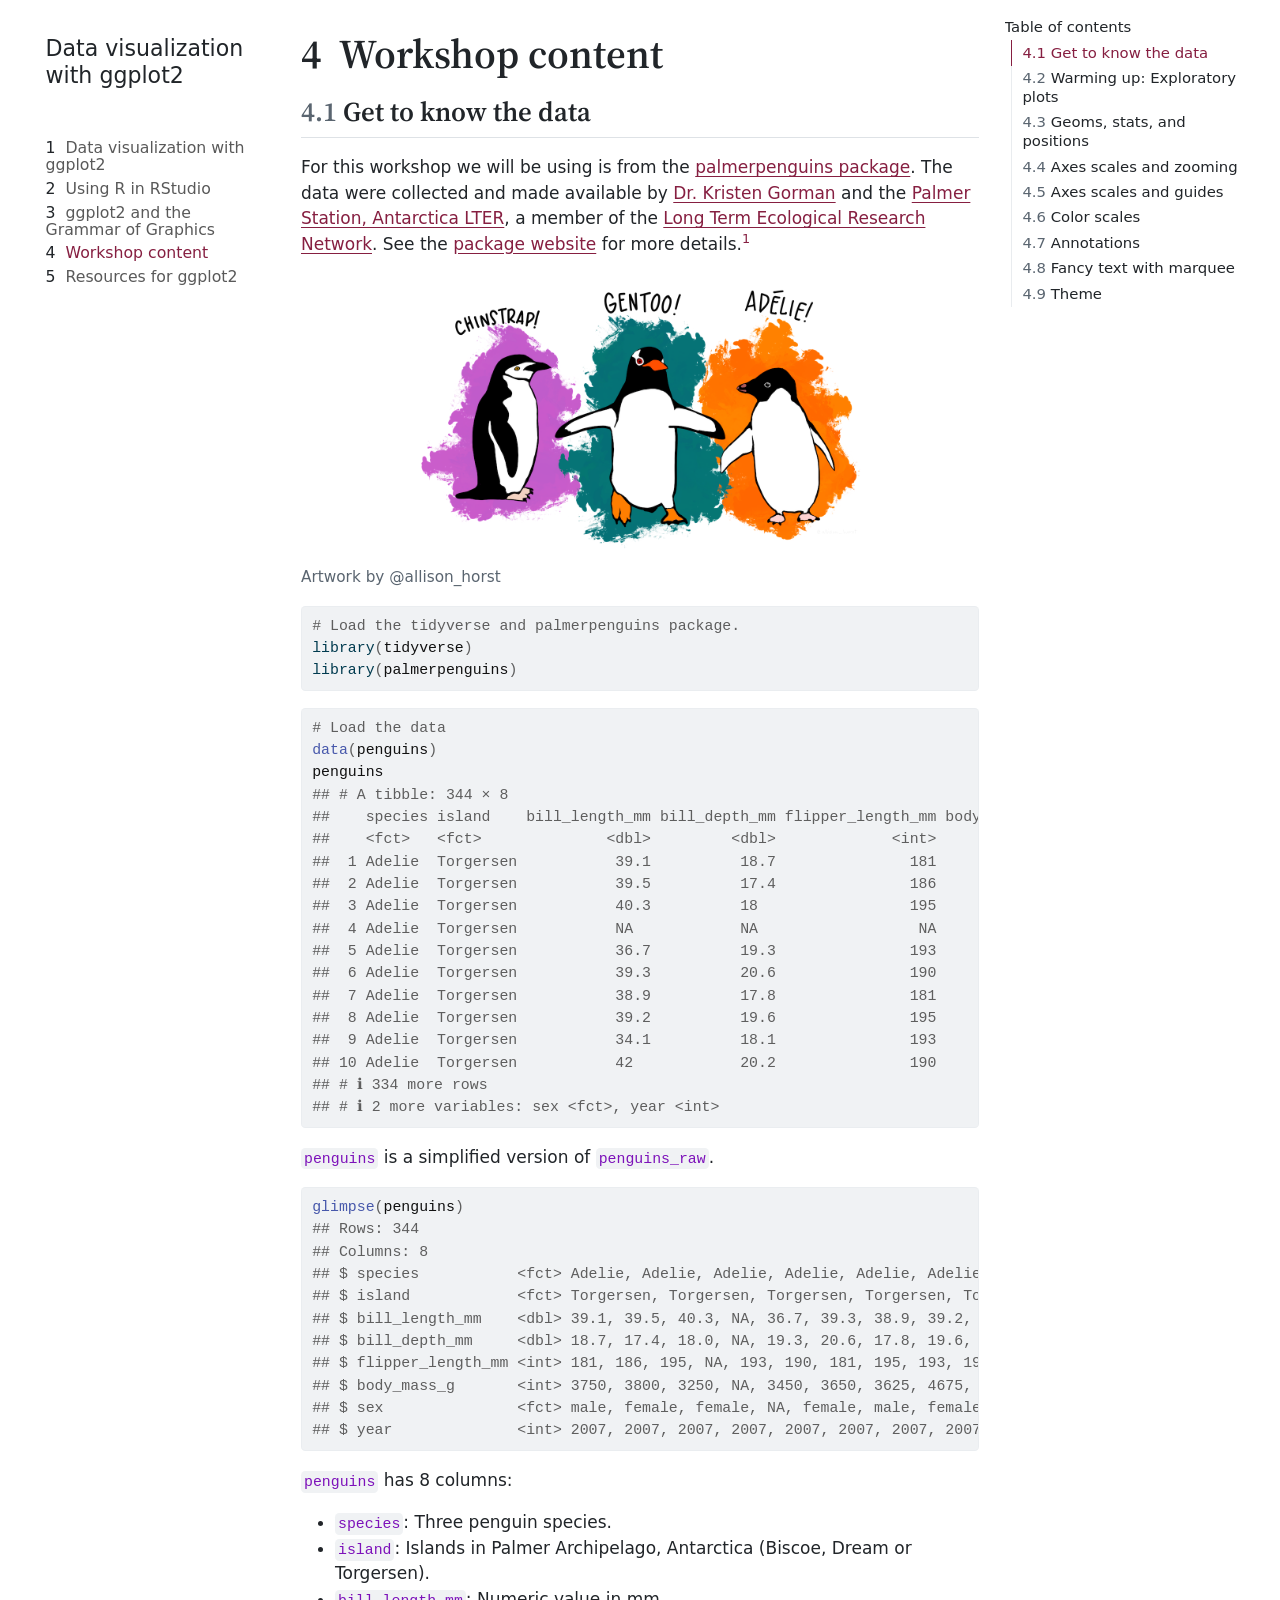
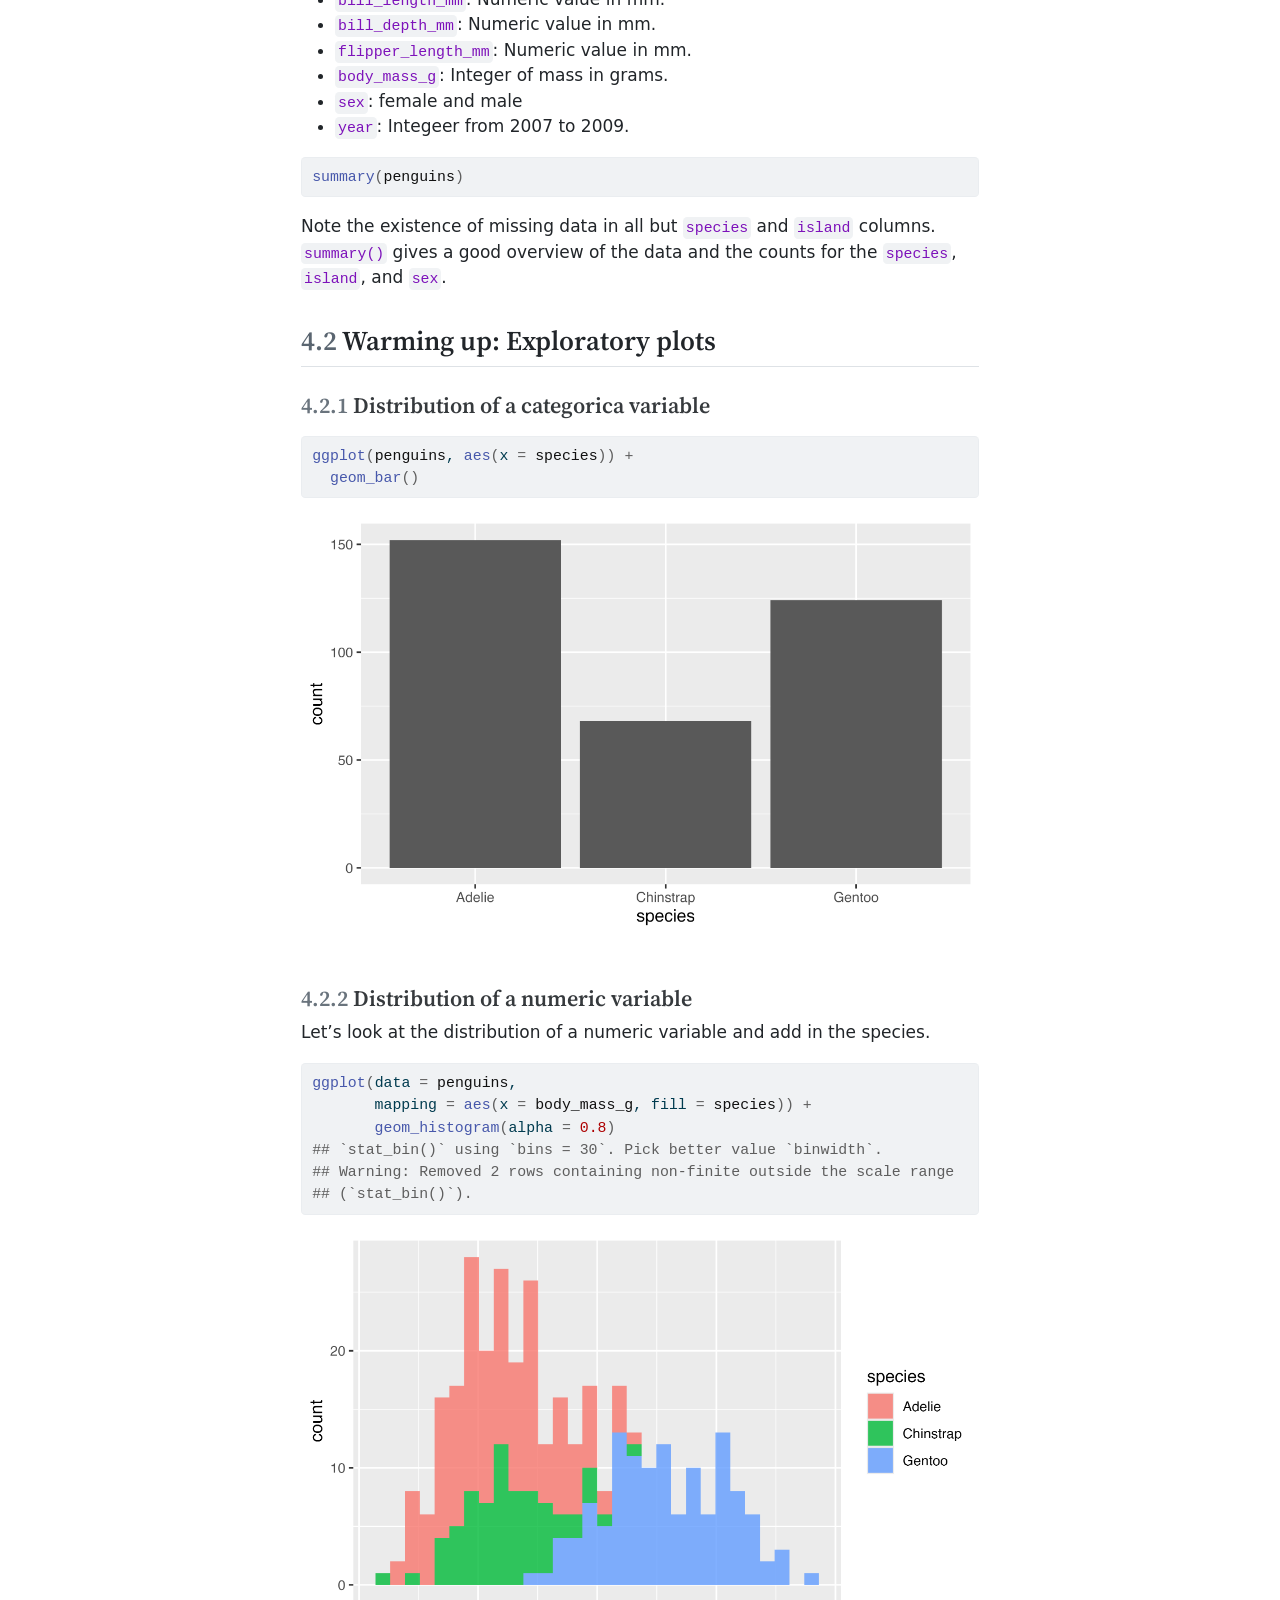
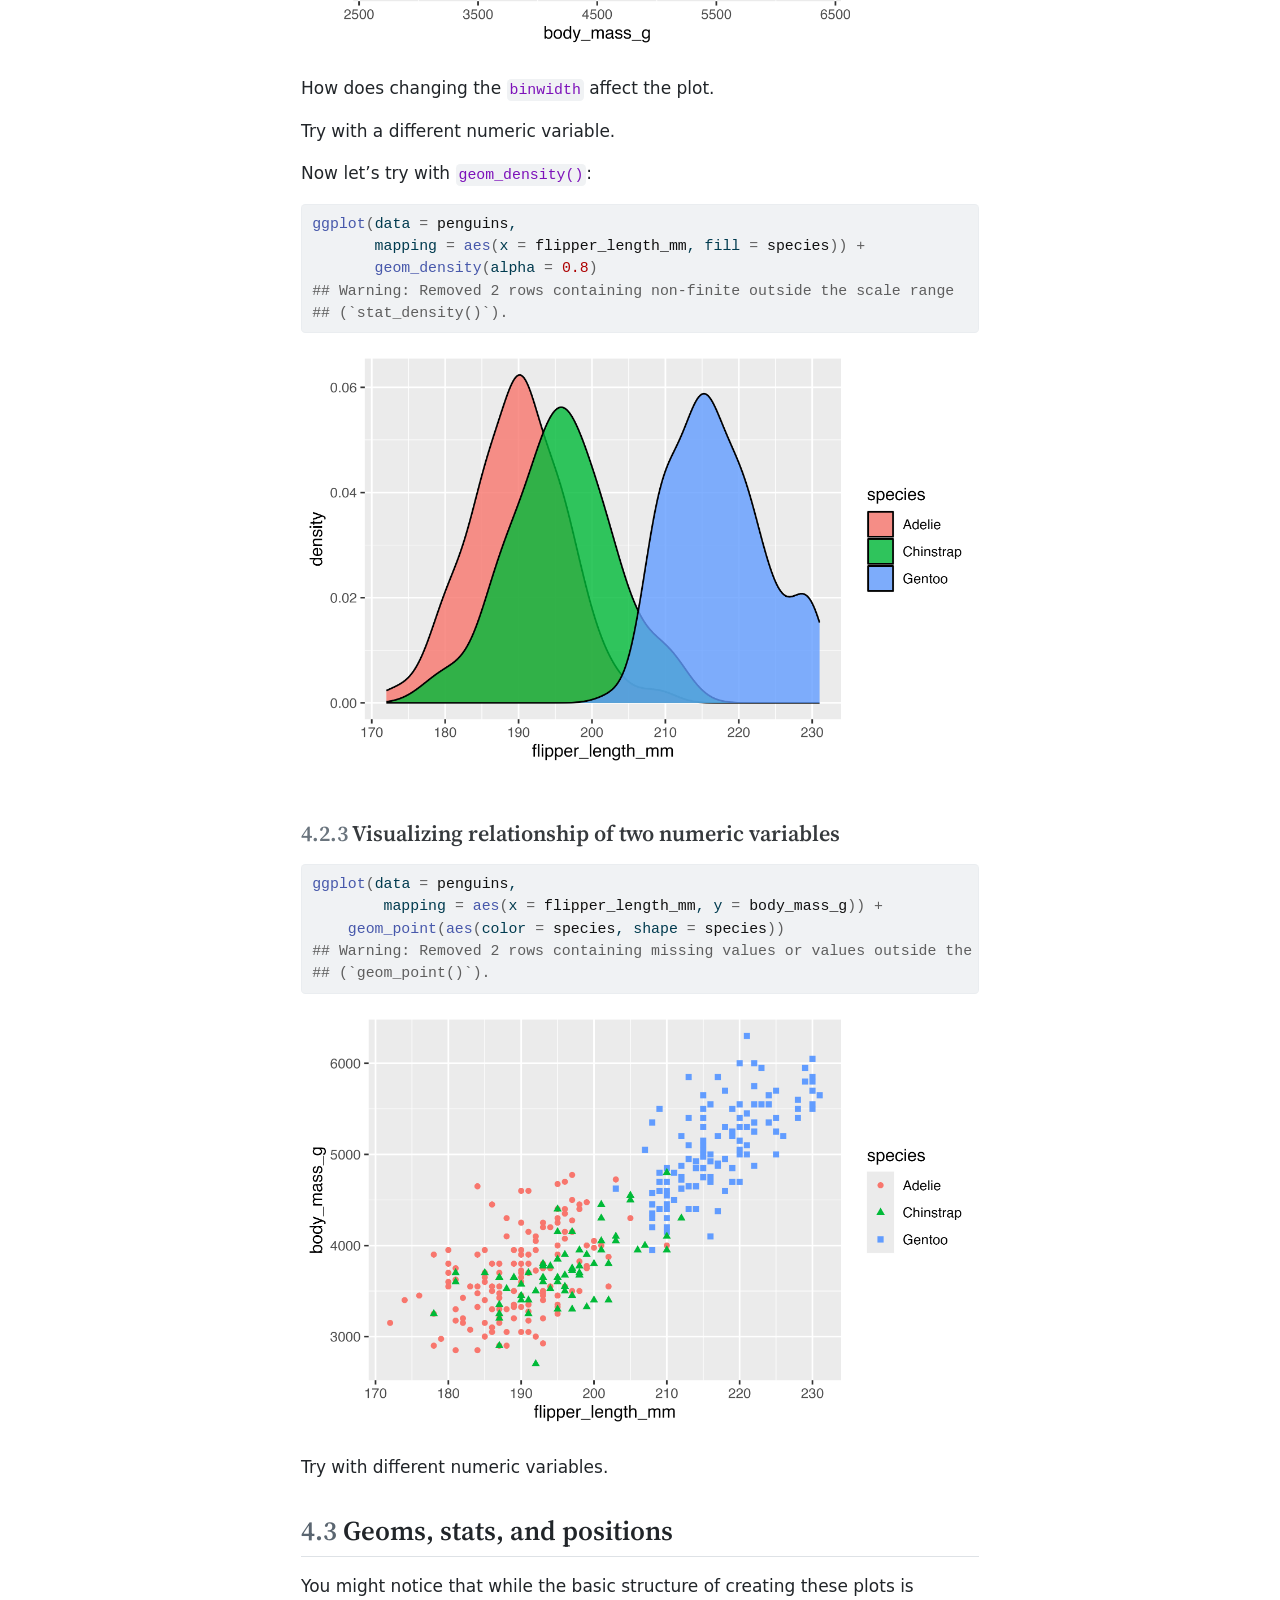
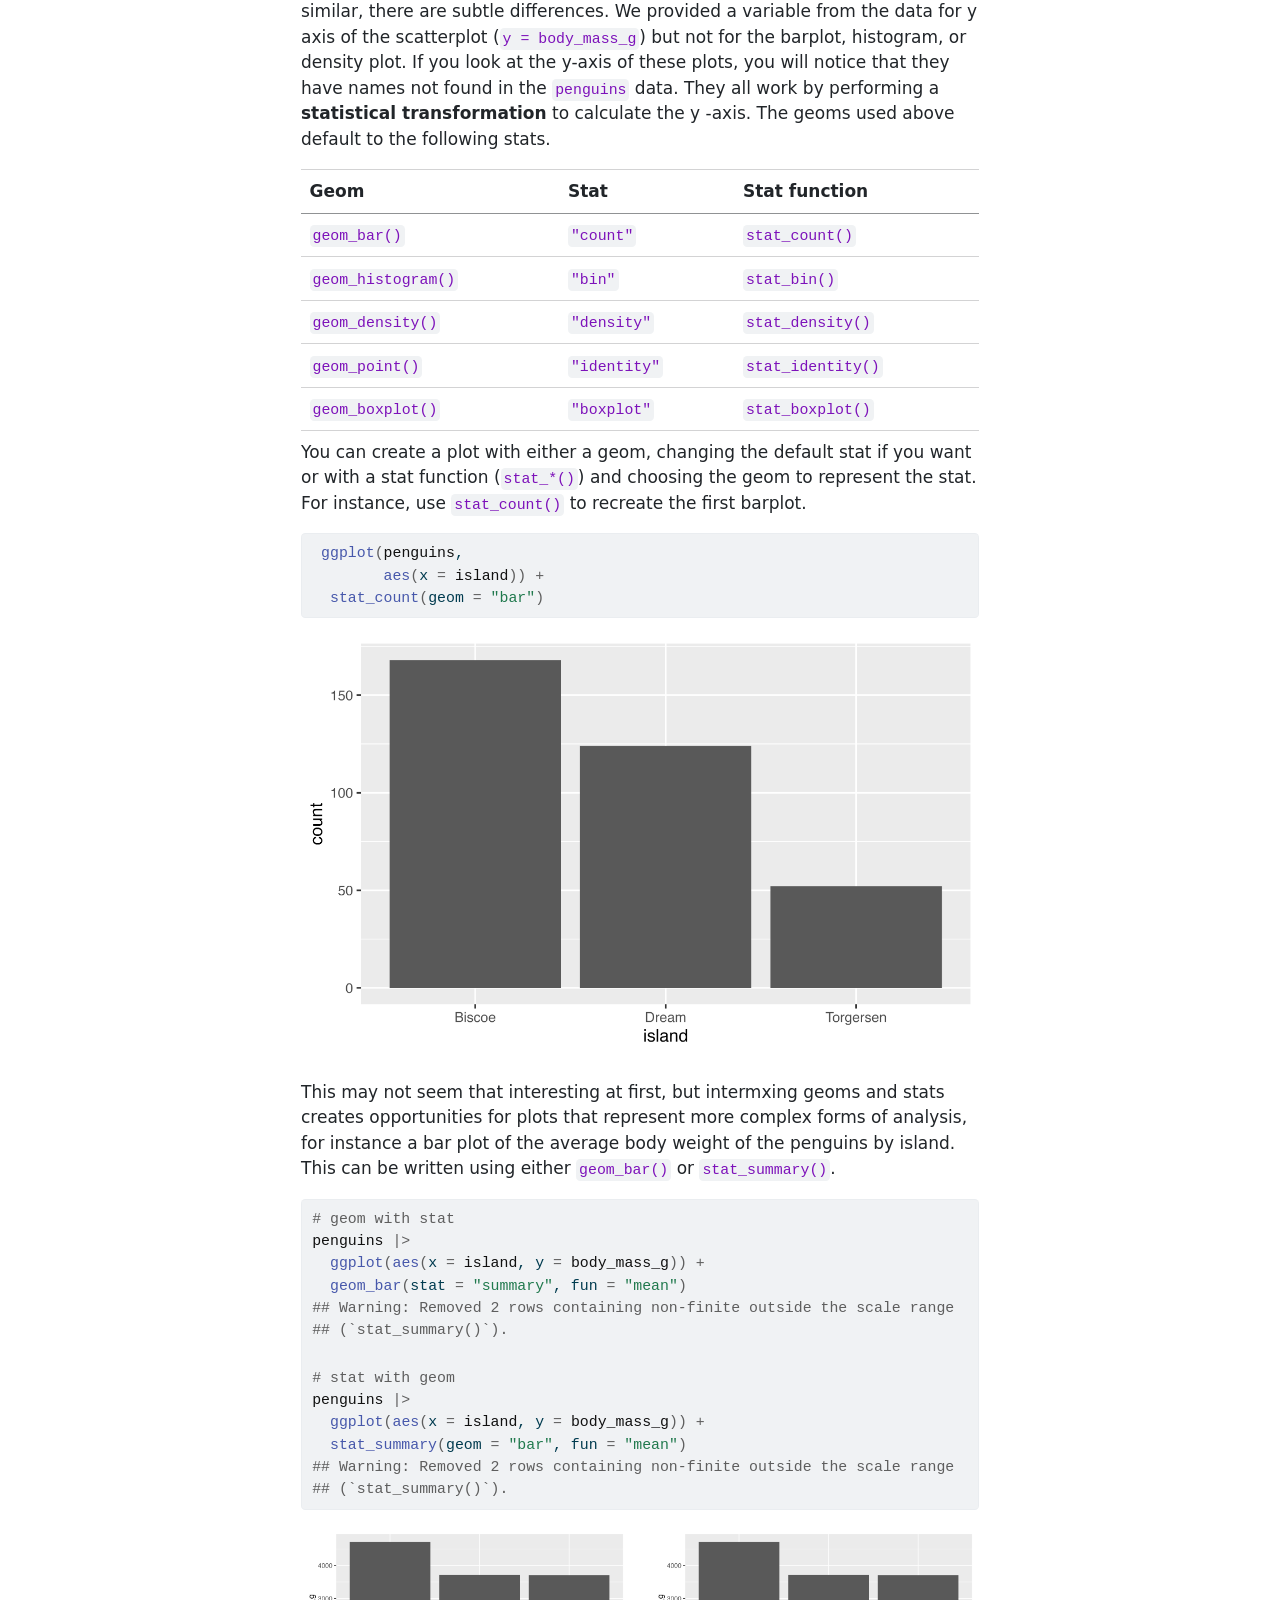
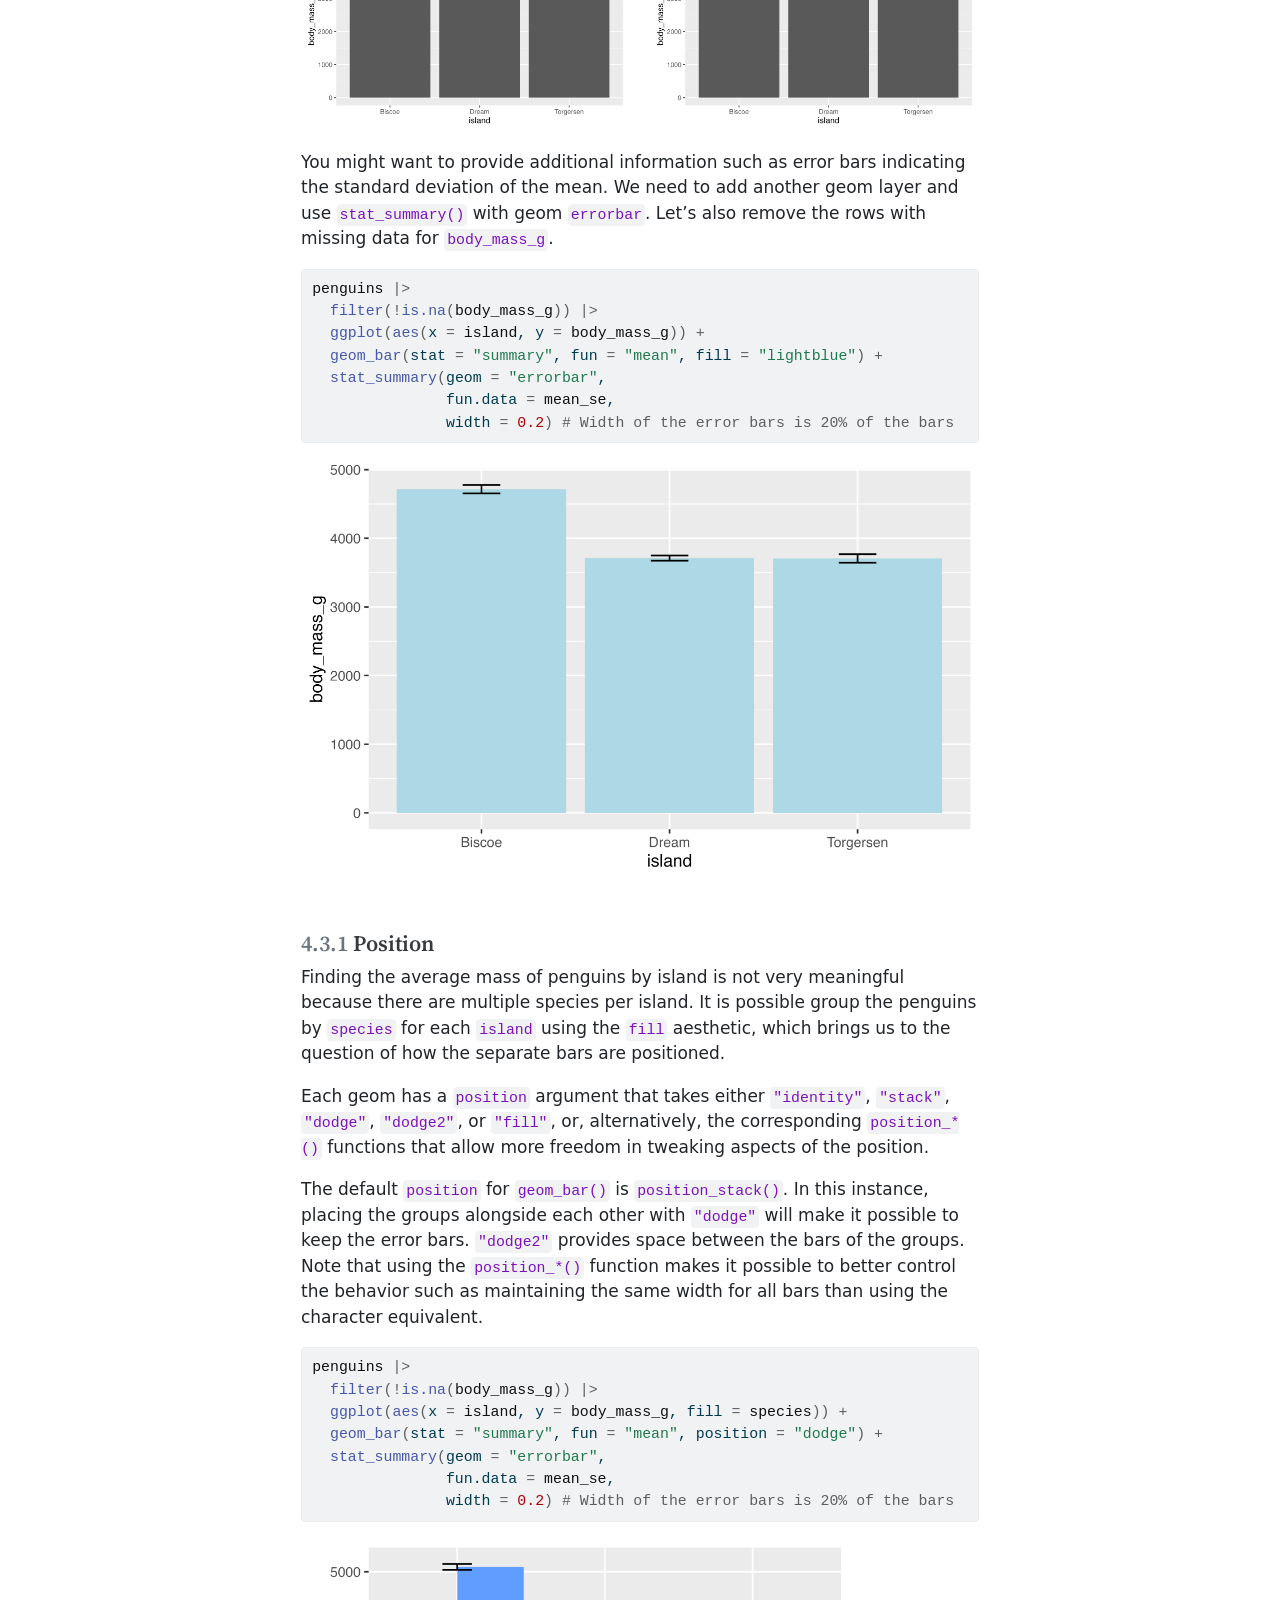
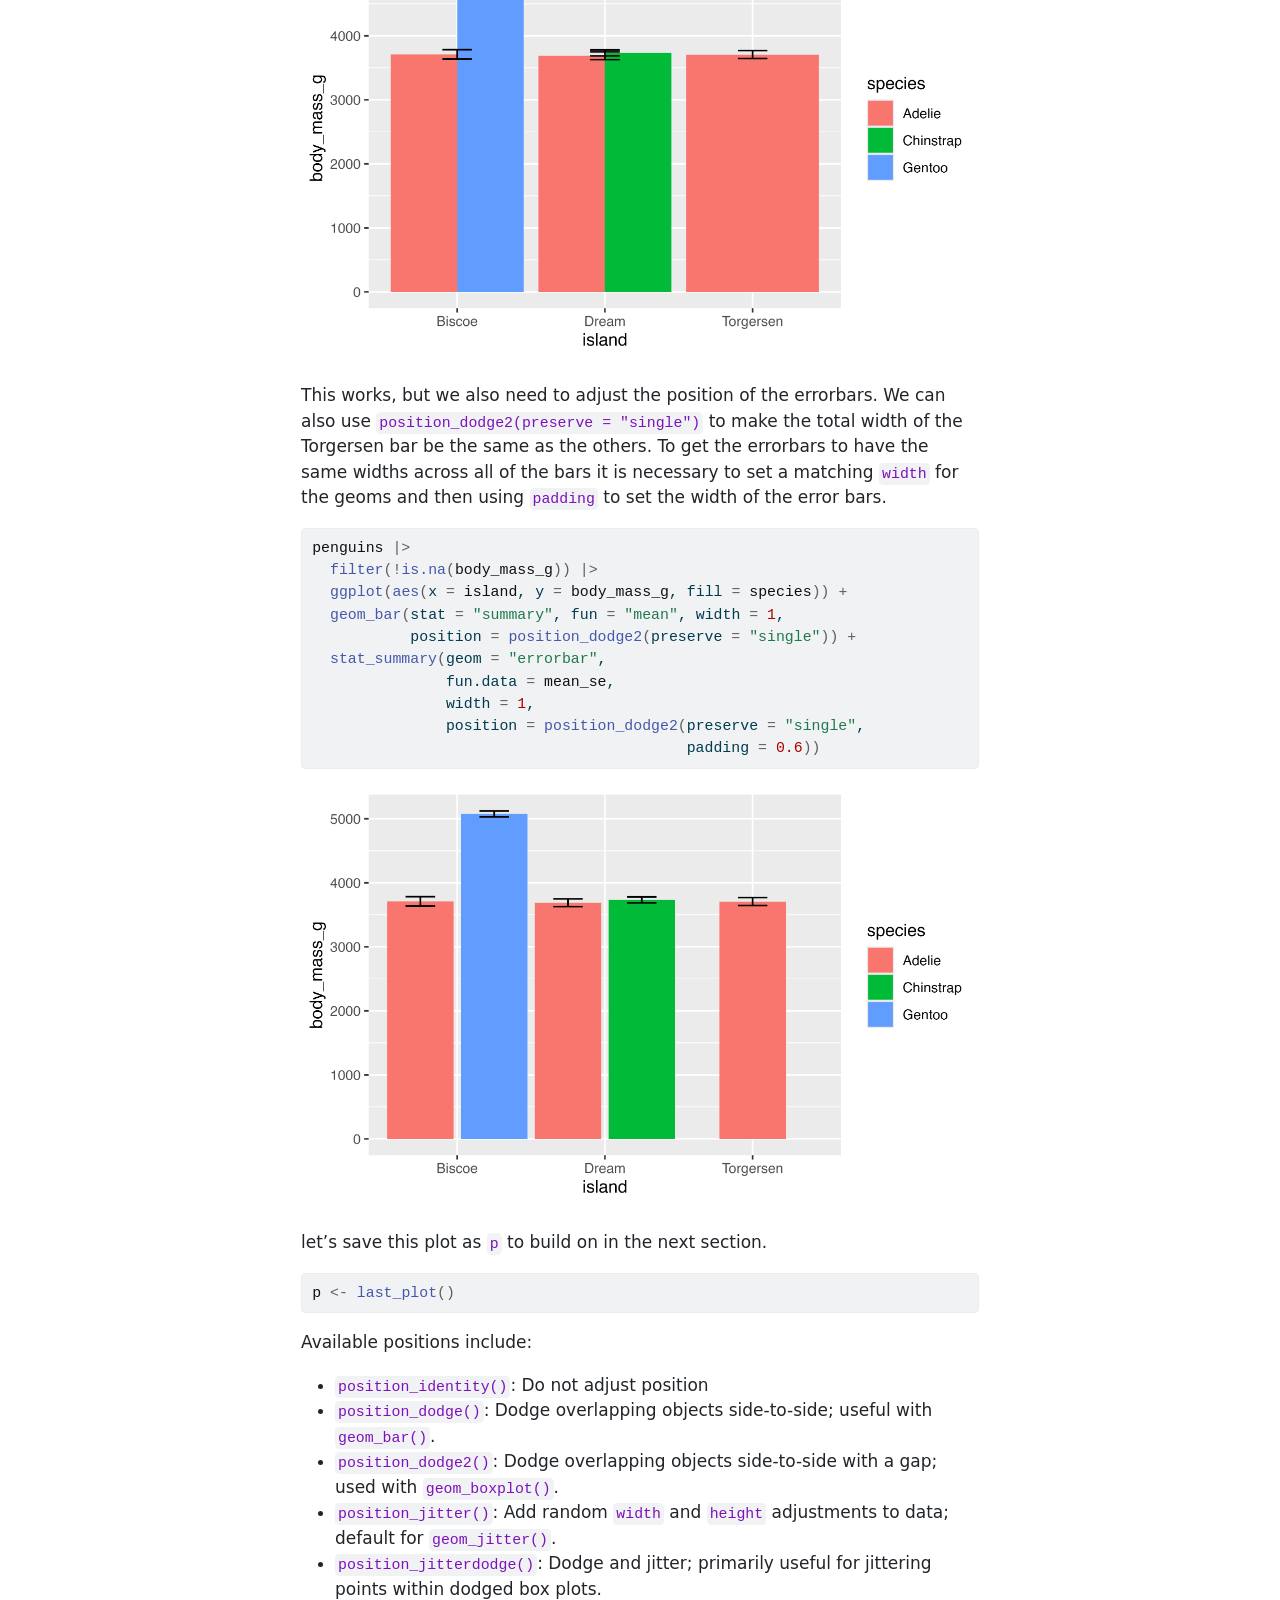
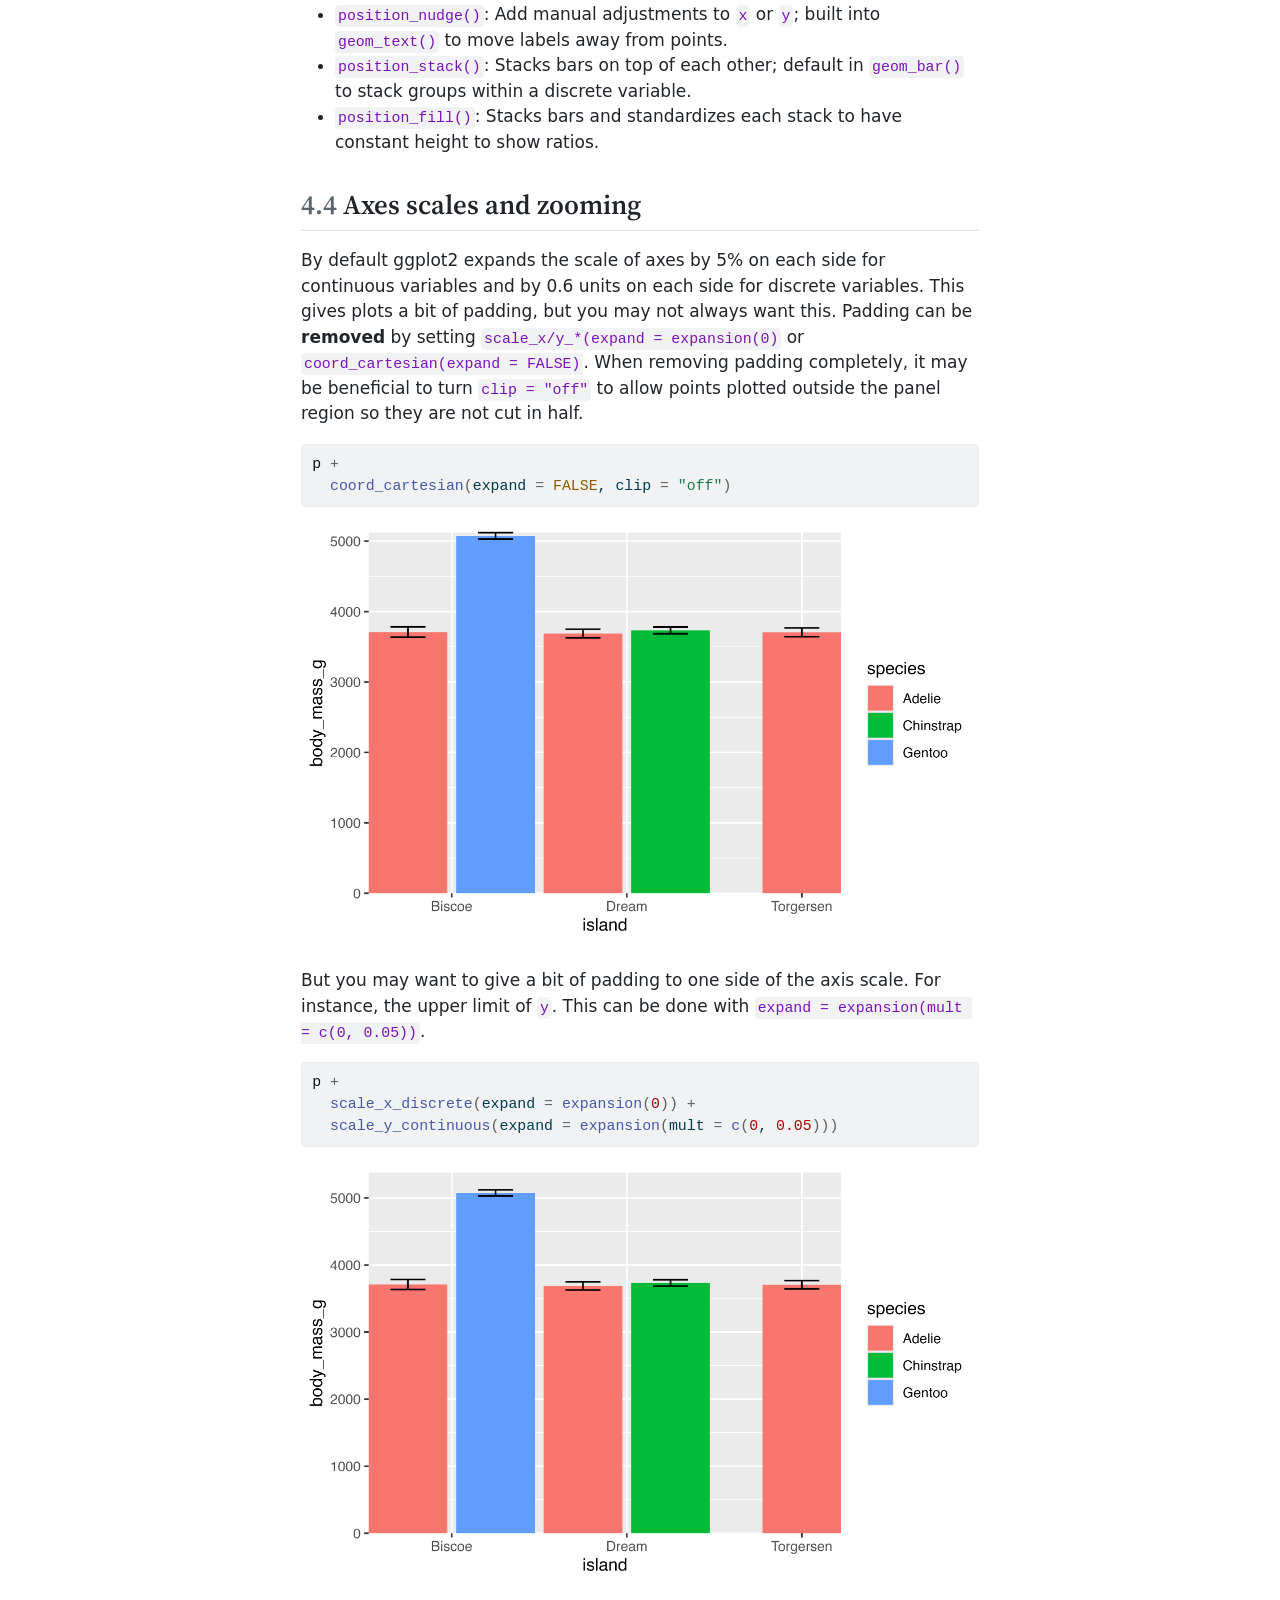
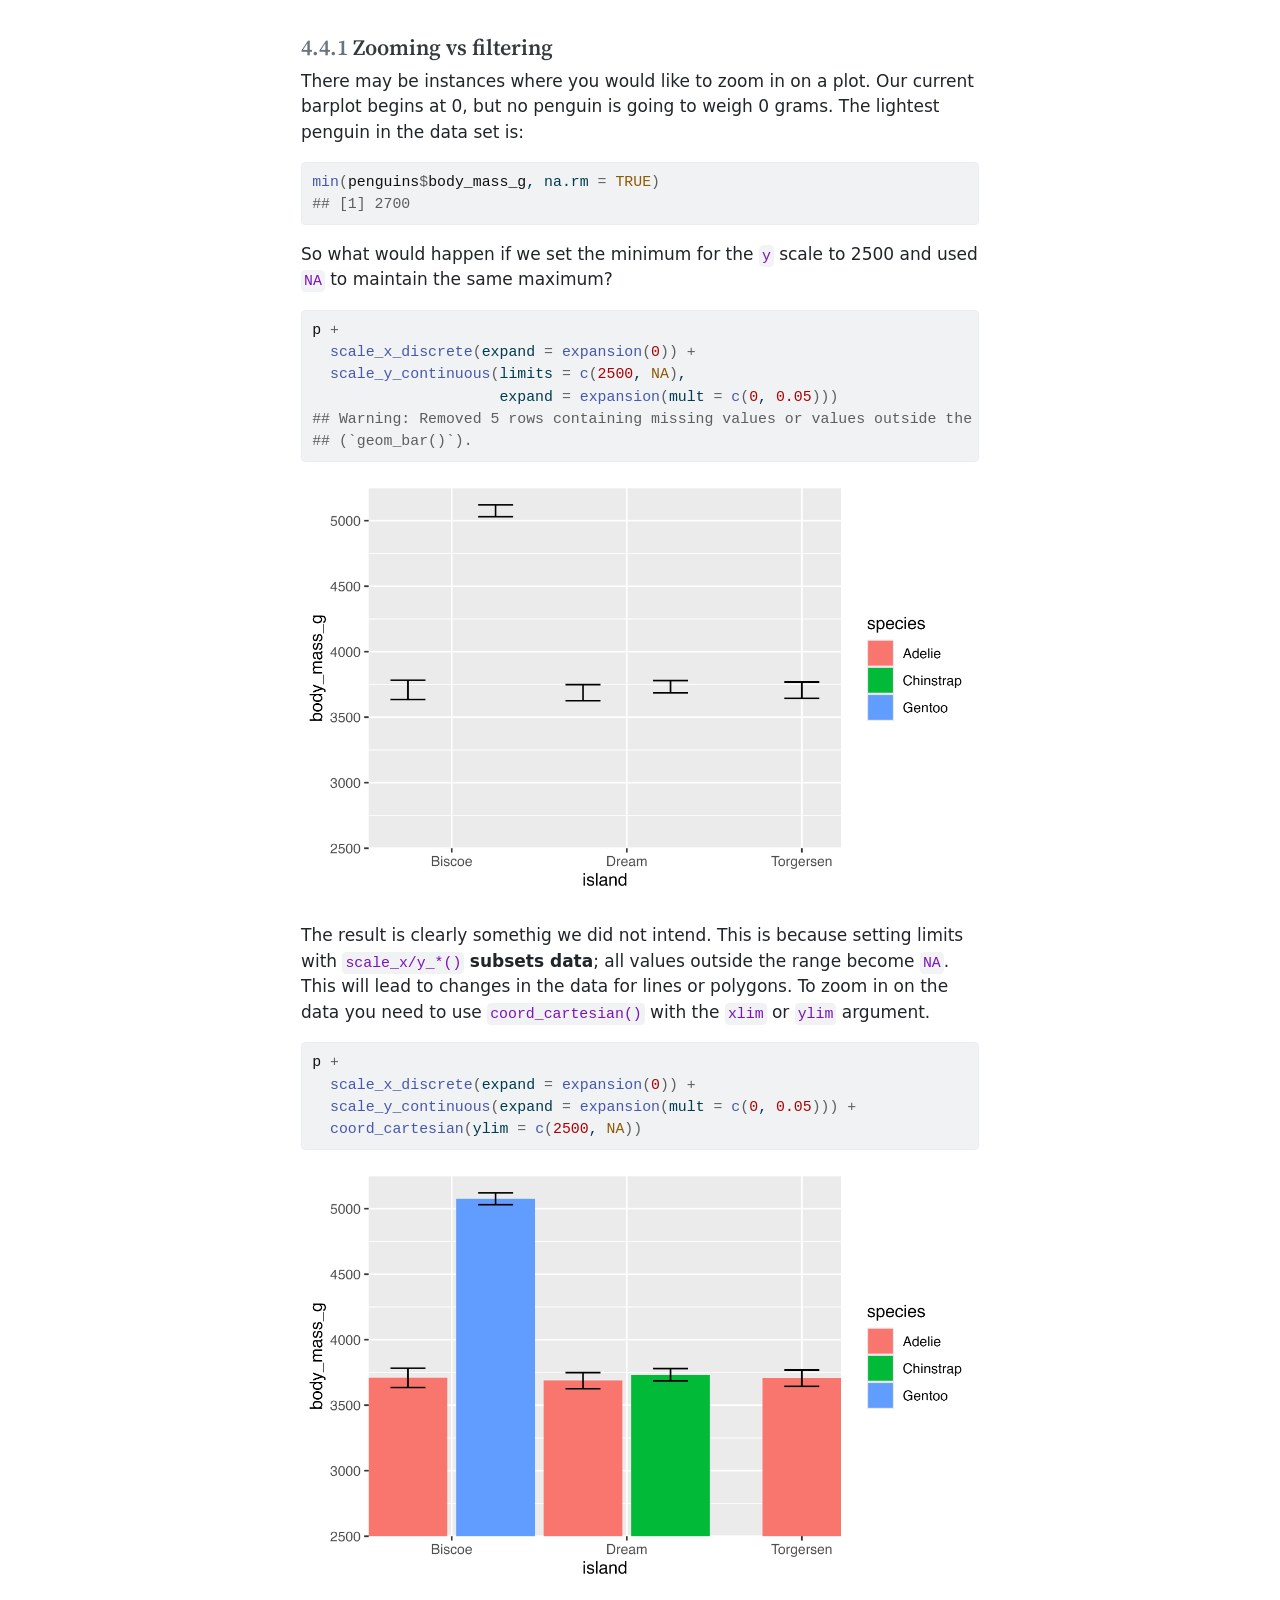
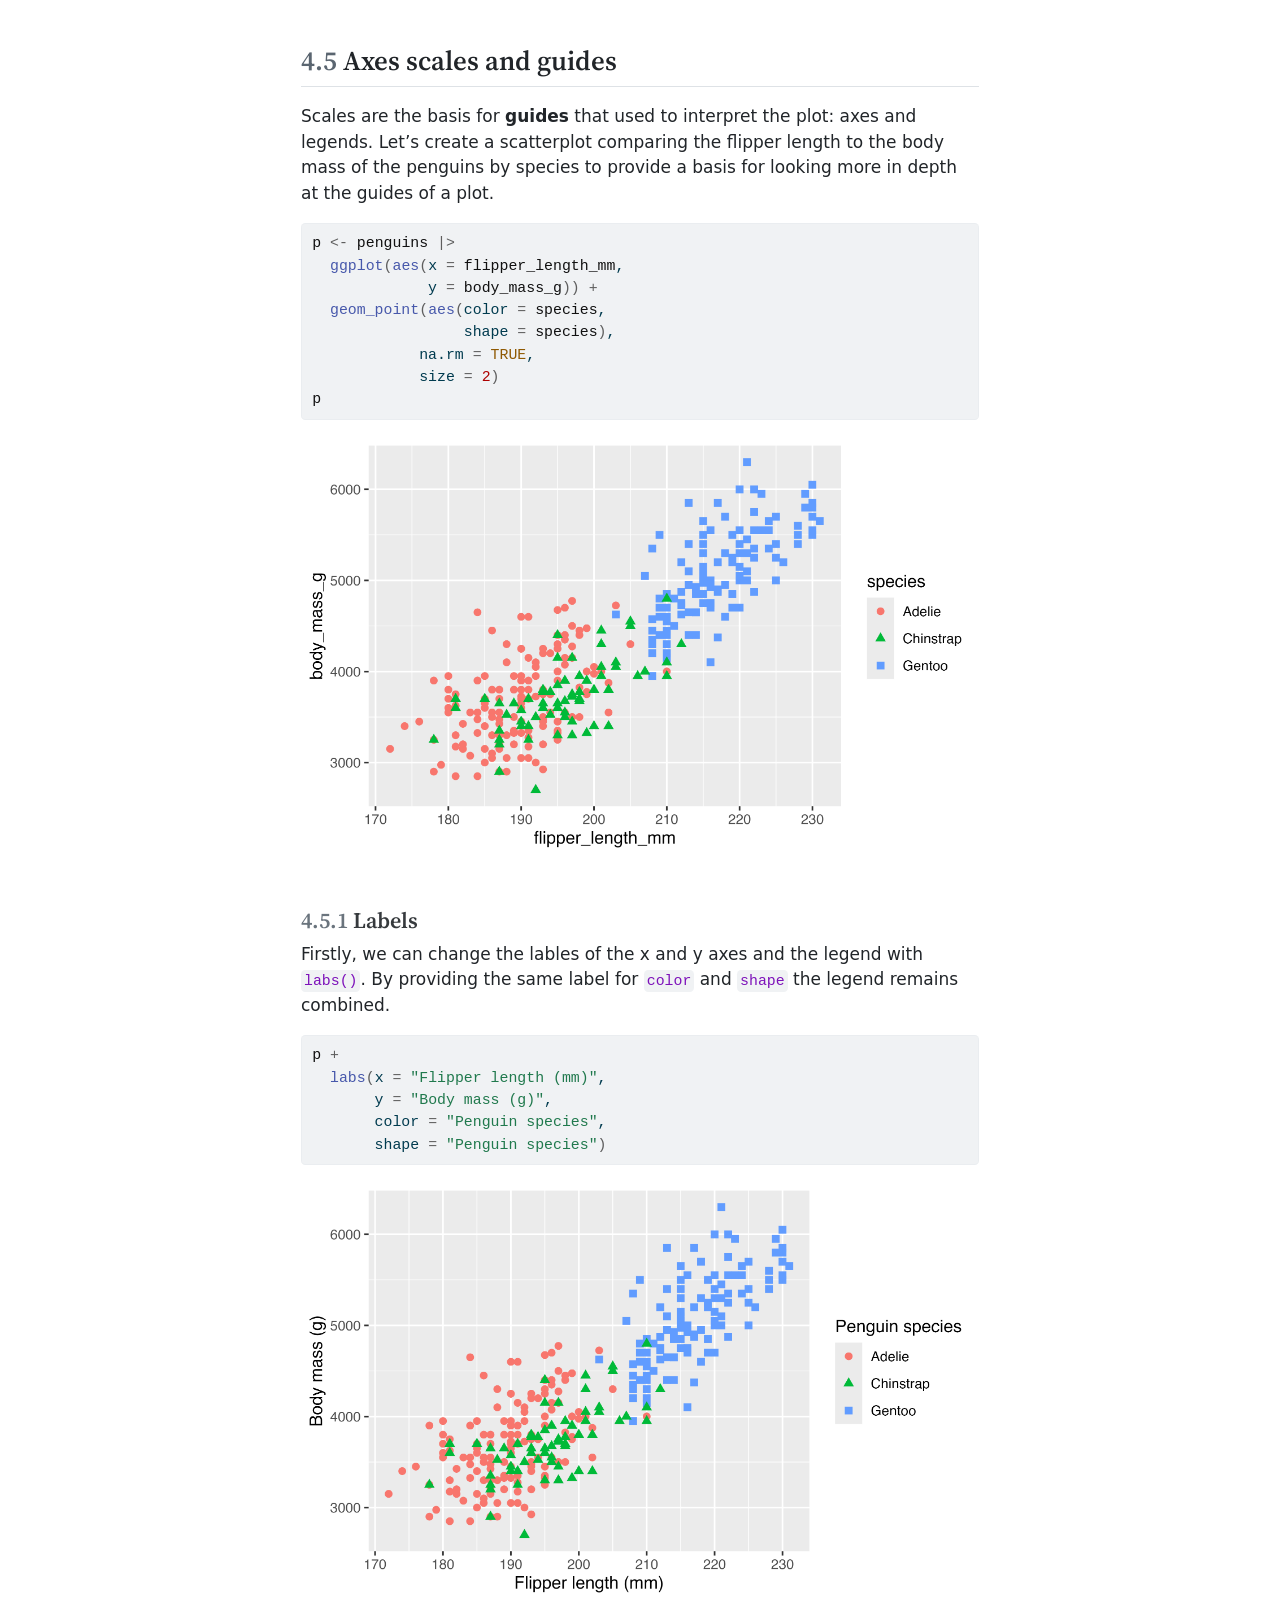
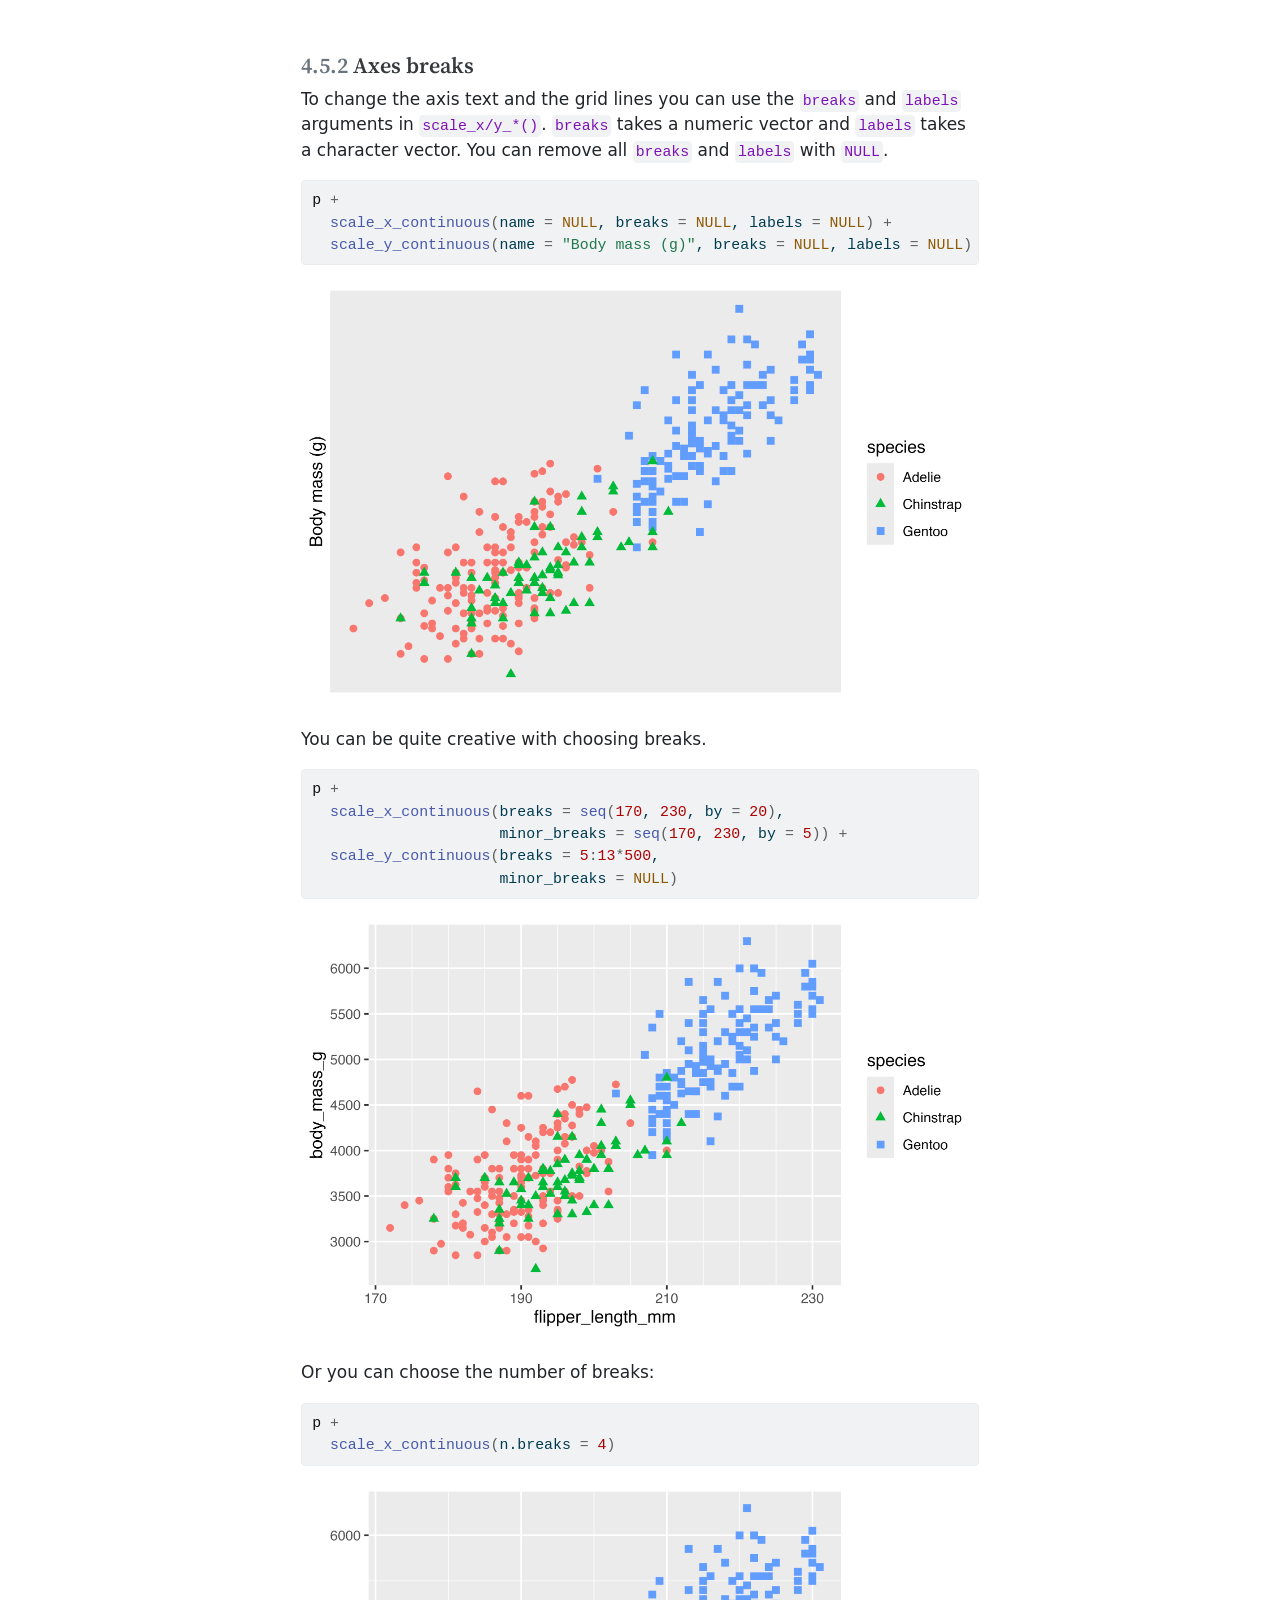
==== content.html @ a0c3a04a "Built site for gh-pages" ====
<!DOCTYPE html>
<html xmlns="http://www.w3.org/1999/xhtml" lang="en" xml:lang="en"><head>
<meta http-equiv="Content-Type" content="text/html; charset=UTF-8">
<meta charset="utf-8">
<meta name="generator" content="quarto-1.8.27">
<meta name="viewport" content="width=device-width, initial-scale=1.0, user-scalable=yes">
<title>4&nbsp; Workshop content – Data visualization with ggplot2</title>
<style>
code{white-space: pre-wrap;}
span.smallcaps{font-variant: small-caps;}
div.columns{display: flex; gap: min(4vw, 1.5em);}
div.column{flex: auto; overflow-x: auto;}
div.hanging-indent{margin-left: 1.5em; text-indent: -1.5em;}
ul.task-list{list-style: none;}
ul.task-list li input[type="checkbox"] {
  width: 0.8em;
  margin: 0 0.8em 0.2em -1em; /* quarto-specific, see https://github.com/quarto-dev/quarto-cli/issues/4556 */ 
  vertical-align: middle;
}
/* CSS for syntax highlighting */
html { -webkit-text-size-adjust: 100%; }
pre > code.sourceCode { white-space: pre; position: relative; }
pre > code.sourceCode > span { display: inline-block; line-height: 1.25; }
pre > code.sourceCode > span:empty { height: 1.2em; }
.sourceCode { overflow: visible; }
code.sourceCode > span { color: inherit; text-decoration: inherit; }
div.sourceCode { margin: 1em 0; }
pre.sourceCode { margin: 0; }
@media screen {
div.sourceCode { overflow: auto; }
}
@media print {
pre > code.sourceCode { white-space: pre-wrap; }
pre > code.sourceCode > span { text-indent: -5em; padding-left: 5em; }
}
pre.numberSource code
  { counter-reset: source-line 0; }
pre.numberSource code > span
  { position: relative; left: -4em; counter-increment: source-line; }
pre.numberSource code > span > a:first-child::before
  { content: counter(source-line);
    position: relative; left: -1em; text-align: right; vertical-align: baseline;
    border: none; display: inline-block;
    -webkit-touch-callout: none; -webkit-user-select: none;
    -khtml-user-select: none; -moz-user-select: none;
    -ms-user-select: none; user-select: none;
    padding: 0 4px; width: 4em;
  }
pre.numberSource { margin-left: 3em;  padding-left: 4px; }
div.sourceCode
  {   }
@media screen {
pre > code.sourceCode > span > a:first-child::before { text-decoration: underline; }
}
</style>

<script src="site_libs/quarto-nav/quarto-nav.js"></script>
<script src="site_libs/quarto-nav/headroom.min.js"></script>
<script src="site_libs/clipboard/clipboard.min.js"></script>
<script src="site_libs/quarto-search/autocomplete.umd.js"></script>
<script src="site_libs/quarto-search/fuse.min.js"></script>
<script src="site_libs/quarto-search/quarto-search.js"></script>
<meta name="quarto:offset" content="./">
<link href="./resources.html" rel="next">
<link href="./grammar-of-graphics.html" rel="prev">
<script src="site_libs/quarto-html/quarto.js" type="module"></script>
<script src="site_libs/quarto-html/tabsets/tabsets.js" type="module"></script>
<script src="site_libs/quarto-html/axe/axe-check.js" type="module"></script>
<script src="site_libs/quarto-html/popper.min.js"></script>
<script src="site_libs/quarto-html/tippy.umd.min.js"></script>
<script src="site_libs/quarto-html/anchor.min.js"></script>
<link href="site_libs/quarto-html/tippy.css" rel="stylesheet">
<link href="site_libs/quarto-html/quarto-syntax-highlighting-ed96de9b727972fe78a7b5d16c58bf87.css" rel="stylesheet" id="quarto-text-highlighting-styles">
<script src="site_libs/bootstrap/bootstrap.min.js"></script>
<link href="site_libs/bootstrap/bootstrap-icons.css" rel="stylesheet">
<link href="site_libs/bootstrap/bootstrap-819e9ac62654b264625359d69f414092.min.css" rel="stylesheet" append-hash="true" id="quarto-bootstrap" data-mode="light"><script id="quarto-search-options" type="application/json">{
  "location": "sidebar",
  "copy-button": false,
  "collapse-after": 3,
  "panel-placement": "start",
  "type": "textbox",
  "limit": 50,
  "keyboard-shortcut": [
    "f",
    "/",
    "s"
  ],
  "show-item-context": false,
  "language": {
    "search-no-results-text": "No results",
    "search-matching-documents-text": "matching documents",
    "search-copy-link-title": "Copy link to search",
    "search-hide-matches-text": "Hide additional matches",
    "search-more-match-text": "more match in this document",
    "search-more-matches-text": "more matches in this document",
    "search-clear-button-title": "Clear",
    "search-text-placeholder": "",
    "search-detached-cancel-button-title": "Cancel",
    "search-submit-button-title": "Submit",
    "search-label": "Search"
  }
}</script>
</head>
<body class="nav-sidebar floating quarto-light">

<div id="quarto-search-results"></div>
  <header id="quarto-header" class="headroom fixed-top"><nav class="quarto-secondary-nav"><div class="container-fluid d-flex">
      <button type="button" class="quarto-btn-toggle btn" data-bs-toggle="collapse" role="button" data-bs-target=".quarto-sidebar-collapse-item" aria-controls="quarto-sidebar" aria-expanded="false" aria-label="Toggle sidebar navigation" onclick="if (window.quartoToggleHeadroom) { window.quartoToggleHeadroom(); }">
        <i class="bi bi-layout-text-sidebar-reverse"></i>
      </button>
        <nav class="quarto-page-breadcrumbs" aria-label="breadcrumb"><ol class="breadcrumb"><li class="breadcrumb-item"><a href="./content.html"><span class="chapter-number">4</span>&nbsp; <span class="chapter-title">Workshop content</span></a></li></ol></nav>
        <a class="flex-grow-1" role="navigation" data-bs-toggle="collapse" data-bs-target=".quarto-sidebar-collapse-item" aria-controls="quarto-sidebar" aria-expanded="false" aria-label="Toggle sidebar navigation" onclick="if (window.quartoToggleHeadroom) { window.quartoToggleHeadroom(); }">      
        </a>
      <button type="button" class="btn quarto-search-button" aria-label="Search" onclick="window.quartoOpenSearch();">
        <i class="bi bi-search"></i>
      </button>
    </div>
  </nav></header><!-- content --><div id="quarto-content" class="quarto-container page-columns page-rows-contents page-layout-article">
<!-- sidebar -->
  <nav id="quarto-sidebar" class="sidebar collapse collapse-horizontal quarto-sidebar-collapse-item sidebar-navigation floating overflow-auto"><div class="pt-lg-2 mt-2 text-left sidebar-header">
    <div class="sidebar-title mb-0 py-0">
      <a href="./">Data visualization with ggplot2</a> 
    </div>
      </div>
        <div class="mt-2 flex-shrink-0 align-items-center">
        <div class="sidebar-search">
        <div id="quarto-search" class="" title="Search"></div>
        </div>
        </div>
    <div class="sidebar-menu-container"> 
    <ul class="list-unstyled mt-1">
<li class="sidebar-item">
  <div class="sidebar-item-container"> 
  <a href="./index.html" class="sidebar-item-text sidebar-link">
 <span class="menu-text"><span class="chapter-number">1</span>&nbsp; <span class="chapter-title">Data visualization with ggplot2</span></span></a>
  </div>
</li>
        <li class="sidebar-item">
  <div class="sidebar-item-container"> 
  <a href="./rstudio-guide.html" class="sidebar-item-text sidebar-link">
 <span class="menu-text"><span class="chapter-number">2</span>&nbsp; <span class="chapter-title">Using R in RStudio</span></span></a>
  </div>
</li>
        <li class="sidebar-item">
  <div class="sidebar-item-container"> 
  <a href="./grammar-of-graphics.html" class="sidebar-item-text sidebar-link">
 <span class="menu-text"><span class="chapter-number">3</span>&nbsp; <span class="chapter-title">ggplot2 and the Grammar of Graphics</span></span></a>
  </div>
</li>
        <li class="sidebar-item">
  <div class="sidebar-item-container"> 
  <a href="./content.html" class="sidebar-item-text sidebar-link active">
 <span class="menu-text"><span class="chapter-number">4</span>&nbsp; <span class="chapter-title">Workshop content</span></span></a>
  </div>
</li>
        <li class="sidebar-item">
  <div class="sidebar-item-container"> 
  <a href="./resources.html" class="sidebar-item-text sidebar-link">
 <span class="menu-text"><span class="chapter-number">5</span>&nbsp; <span class="chapter-title">Resources for ggplot2</span></span></a>
  </div>
</li>
    </ul>
</div>
</nav><div id="quarto-sidebar-glass" class="quarto-sidebar-collapse-item" data-bs-toggle="collapse" data-bs-target=".quarto-sidebar-collapse-item"></div>
<!-- margin-sidebar -->
    <div id="quarto-margin-sidebar" class="sidebar margin-sidebar">
        <nav id="TOC" role="doc-toc" class="toc-active"><h2 id="toc-title">Table of contents</h2>
   
  <ul>
<li><a href="#get-to-know-the-data" id="toc-get-to-know-the-data" class="nav-link active" data-scroll-target="#get-to-know-the-data"><span class="header-section-number">4.1</span> Get to know the data</a></li>
  <li>
<a href="#warming-up-exploratory-plots" id="toc-warming-up-exploratory-plots" class="nav-link" data-scroll-target="#warming-up-exploratory-plots"><span class="header-section-number">4.2</span> Warming up: Exploratory plots</a>
  <ul class="collapse">
<li><a href="#distribution-of-a-categorica-variable" id="toc-distribution-of-a-categorica-variable" class="nav-link" data-scroll-target="#distribution-of-a-categorica-variable"><span class="header-section-number">4.2.1</span> Distribution of a categorica variable</a></li>
  <li><a href="#distribution-of-a-numeric-variable" id="toc-distribution-of-a-numeric-variable" class="nav-link" data-scroll-target="#distribution-of-a-numeric-variable"><span class="header-section-number">4.2.2</span> Distribution of a numeric variable</a></li>
  <li><a href="#visualizing-relationship-of-two-numeric-variables" id="toc-visualizing-relationship-of-two-numeric-variables" class="nav-link" data-scroll-target="#visualizing-relationship-of-two-numeric-variables"><span class="header-section-number">4.2.3</span> Visualizing relationship of two numeric variables</a></li>
  </ul>
</li>
  <li>
<a href="#geoms-stats-and-positions" id="toc-geoms-stats-and-positions" class="nav-link" data-scroll-target="#geoms-stats-and-positions"><span class="header-section-number">4.3</span> Geoms, stats, and positions</a>
  <ul class="collapse">
<li><a href="#position" id="toc-position" class="nav-link" data-scroll-target="#position"><span class="header-section-number">4.3.1</span> Position</a></li>
  </ul>
</li>
  <li>
<a href="#axes-scales-and-zooming" id="toc-axes-scales-and-zooming" class="nav-link" data-scroll-target="#axes-scales-and-zooming"><span class="header-section-number">4.4</span> Axes scales and zooming</a>
  <ul class="collapse">
<li><a href="#zooming-vs-filtering" id="toc-zooming-vs-filtering" class="nav-link" data-scroll-target="#zooming-vs-filtering"><span class="header-section-number">4.4.1</span> Zooming vs filtering</a></li>
  </ul>
</li>
  <li>
<a href="#axes-scales-and-guides" id="toc-axes-scales-and-guides" class="nav-link" data-scroll-target="#axes-scales-and-guides"><span class="header-section-number">4.5</span> Axes scales and guides</a>
  <ul class="collapse">
<li><a href="#labels" id="toc-labels" class="nav-link" data-scroll-target="#labels"><span class="header-section-number">4.5.1</span> Labels</a></li>
  <li><a href="#axes-breaks" id="toc-axes-breaks" class="nav-link" data-scroll-target="#axes-breaks"><span class="header-section-number">4.5.2</span> Axes breaks</a></li>
  <li><a href="#axes-labels-scales-package" id="toc-axes-labels-scales-package" class="nav-link" data-scroll-target="#axes-labels-scales-package"><span class="header-section-number">4.5.3</span> Axes labels: scales package</a></li>
  </ul>
</li>
  <li>
<a href="#color-scales" id="toc-color-scales" class="nav-link" data-scroll-target="#color-scales"><span class="header-section-number">4.6</span> Color scales</a>
  <ul class="collapse">
<li><a href="#color-packages-with-paletteer" id="toc-color-packages-with-paletteer" class="nav-link" data-scroll-target="#color-packages-with-paletteer"><span class="header-section-number">4.6.1</span> Color packages with paletteer</a></li>
  </ul>
</li>
  <li><a href="#annotations" id="toc-annotations" class="nav-link" data-scroll-target="#annotations"><span class="header-section-number">4.7</span> Annotations</a></li>
  <li><a href="#fancy-text-with-marquee" id="toc-fancy-text-with-marquee" class="nav-link" data-scroll-target="#fancy-text-with-marquee"><span class="header-section-number">4.8</span> Fancy text with marquee</a></li>
  <li>
<a href="#theme" id="toc-theme" class="nav-link" data-scroll-target="#theme"><span class="header-section-number">4.9</span> Theme</a>
  <ul class="collapse">
<li><a href="#legend-position" id="toc-legend-position" class="nav-link" data-scroll-target="#legend-position"><span class="header-section-number">4.9.1</span> Legend position</a></li>
  <li><a href="#base-themes" id="toc-base-themes" class="nav-link" data-scroll-target="#base-themes"><span class="header-section-number">4.9.2</span> Base themes</a></li>
  <li><a href="#system-fonts" id="toc-system-fonts" class="nav-link" data-scroll-target="#system-fonts"><span class="header-section-number">4.9.3</span> System fonts</a></li>
  </ul>
</li>
  </ul></nav>
    </div>
<!-- main -->
<main class="content" id="quarto-document-content"><header id="title-block-header" class="quarto-title-block default"><div class="quarto-title">
<h1 class="title">
<span class="chapter-number">4</span>&nbsp; <span class="chapter-title">Workshop content</span>
</h1>
</div>



<div class="quarto-title-meta">

    
  
    
  </div>
  


</header><section id="get-to-know-the-data" class="level2" data-number="4.1"><h2 data-number="4.1" class="anchored" data-anchor-id="get-to-know-the-data">
<span class="header-section-number">4.1</span> Get to know the data</h2>
<p>For this workshop we will be using is from the <a href="https://allisonhorst.github.io/palmerpenguins/">palmerpenguins package</a>. The data were collected and made available by <a href="https://www.uaf.edu/cfos/people/faculty/detail/kristen-gorman.php">Dr.&nbsp;Kristen Gorman</a> and the <a href="https://pallter.marine.rutgers.edu/">Palmer Station, Antarctica LTER</a>, a member of the <a href="https://lternet.edu/">Long Term Ecological Research Network</a>. See the <a href="https://allisonhorst.github.io/palmerpenguins/">package website</a> for more details.<a href="#fn1" class="footnote-ref" id="fnref1" role="doc-noteref"><sup>1</sup></a></p>
<div class="quarto-figure quarto-figure-center">
<figure class="figure"><p><img src="./files/lter_penguins.png" title="Title: The Palmer Penguins" class="img-fluid figure-img" style="width:70.0%" alt="A cartoon-style drawing of chinstrap, gentoo and adélie penguins."></p>
<figcaption>Artwork by <span class="citation" data-cites="allison_horst">@allison_horst</span></figcaption></figure>
</div>
<div class="cell">
<div class="code-copy-outer-scaffold"><div class="sourceCode" id="cb1"><pre class="downlit sourceCode r code-with-copy"><code class="sourceCode R"><span><span class="co"># Load the tidyverse and palmerpenguins package.</span></span>
<span><span class="kw"><a href="https://rdrr.io/r/base/library.html">library</a></span><span class="op">(</span><span class="va"><a href="https://tidyverse.tidyverse.org">tidyverse</a></span><span class="op">)</span></span>
<span><span class="kw"><a href="https://rdrr.io/r/base/library.html">library</a></span><span class="op">(</span><span class="va"><a href="https://allisonhorst.github.io/palmerpenguins/">palmerpenguins</a></span><span class="op">)</span></span></code></pre></div><button title="Copy to Clipboard" class="code-copy-button"><i class="bi"></i></button></div>
</div>
<div class="cell">
<div class="code-copy-outer-scaffold"><div class="sourceCode" id="cb2"><pre class="downlit sourceCode r code-with-copy"><code class="sourceCode R"><span><span class="co"># Load the data</span></span>
<span><span class="fu"><a href="https://rdrr.io/r/utils/data.html">data</a></span><span class="op">(</span><span class="va">penguins</span><span class="op">)</span></span>
<span><span class="va">penguins</span></span>
<span><span class="co">## # A tibble: 344 × 8</span></span>
<span><span class="co">##    species island    bill_length_mm bill_depth_mm flipper_length_mm body_mass_g</span></span>
<span><span class="co">##    &lt;fct&gt;   &lt;fct&gt;              &lt;dbl&gt;         &lt;dbl&gt;             &lt;int&gt;       &lt;int&gt;</span></span>
<span><span class="co">##  1 Adelie  Torgersen           39.1          18.7               181        3750</span></span>
<span><span class="co">##  2 Adelie  Torgersen           39.5          17.4               186        3800</span></span>
<span><span class="co">##  3 Adelie  Torgersen           40.3          18                 195        3250</span></span>
<span><span class="co">##  4 Adelie  Torgersen           NA            NA                  NA          NA</span></span>
<span><span class="co">##  5 Adelie  Torgersen           36.7          19.3               193        3450</span></span>
<span><span class="co">##  6 Adelie  Torgersen           39.3          20.6               190        3650</span></span>
<span><span class="co">##  7 Adelie  Torgersen           38.9          17.8               181        3625</span></span>
<span><span class="co">##  8 Adelie  Torgersen           39.2          19.6               195        4675</span></span>
<span><span class="co">##  9 Adelie  Torgersen           34.1          18.1               193        3475</span></span>
<span><span class="co">## 10 Adelie  Torgersen           42            20.2               190        4250</span></span>
<span><span class="co">## # ℹ 334 more rows</span></span>
<span><span class="co">## # ℹ 2 more variables: sex &lt;fct&gt;, year &lt;int&gt;</span></span></code></pre></div><button title="Copy to Clipboard" class="code-copy-button"><i class="bi"></i></button></div>
</div>
<p><code>penguins</code> is a simplified version of <code>penguins_raw</code>.</p>
<div class="cell">
<div class="code-copy-outer-scaffold"><div class="sourceCode" id="cb3"><pre class="downlit sourceCode r code-with-copy"><code class="sourceCode R"><span><span class="fu"><a href="https://pillar.r-lib.org/reference/glimpse.html">glimpse</a></span><span class="op">(</span><span class="va">penguins</span><span class="op">)</span></span>
<span><span class="co">## Rows: 344</span></span>
<span><span class="co">## Columns: 8</span></span>
<span><span class="co">## $ species           &lt;fct&gt; Adelie, Adelie, Adelie, Adelie, Adelie, Adelie, Adel…</span></span>
<span><span class="co">## $ island            &lt;fct&gt; Torgersen, Torgersen, Torgersen, Torgersen, Torgerse…</span></span>
<span><span class="co">## $ bill_length_mm    &lt;dbl&gt; 39.1, 39.5, 40.3, NA, 36.7, 39.3, 38.9, 39.2, 34.1, …</span></span>
<span><span class="co">## $ bill_depth_mm     &lt;dbl&gt; 18.7, 17.4, 18.0, NA, 19.3, 20.6, 17.8, 19.6, 18.1, …</span></span>
<span><span class="co">## $ flipper_length_mm &lt;int&gt; 181, 186, 195, NA, 193, 190, 181, 195, 193, 190, 186…</span></span>
<span><span class="co">## $ body_mass_g       &lt;int&gt; 3750, 3800, 3250, NA, 3450, 3650, 3625, 4675, 3475, …</span></span>
<span><span class="co">## $ sex               &lt;fct&gt; male, female, female, NA, female, male, female, male…</span></span>
<span><span class="co">## $ year              &lt;int&gt; 2007, 2007, 2007, 2007, 2007, 2007, 2007, 2007, 2007…</span></span></code></pre></div><button title="Copy to Clipboard" class="code-copy-button"><i class="bi"></i></button></div>
</div>
<p><code>penguins</code> has 8 columns:</p>
<ul>
<li>
<code>species</code>: Three penguin species.</li>
<li>
<code>island</code>: Islands in Palmer Archipelago, Antarctica (Biscoe, Dream or Torgersen).</li>
<li>
<code>bill_length_mm</code>: Numeric value in mm.</li>
<li>
<code>bill_depth_mm</code>: Numeric value in mm.</li>
<li>
<code>flipper_length_mm</code>: Numeric value in mm.</li>
<li>
<code>body_mass_g</code>: Integer of mass in grams.</li>
<li>
<code>sex</code>: female and male</li>
<li>
<code>year</code>: Integeer from 2007 to 2009.</li>
</ul>
<div class="cell">
<div class="code-copy-outer-scaffold"><div class="sourceCode" id="cb4"><pre class="downlit sourceCode r code-with-copy"><code class="sourceCode R"><span><span class="fu"><a href="https://rdrr.io/r/base/summary.html">summary</a></span><span class="op">(</span><span class="va">penguins</span><span class="op">)</span></span></code></pre></div><button title="Copy to Clipboard" class="code-copy-button"><i class="bi"></i></button></div>
</div>
<p>Note the existence of missing data in all but <code>species</code> and <code>island</code> columns. <code><a href="https://rdrr.io/r/base/summary.html">summary()</a></code> gives a good overview of the data and the counts for the <code>species</code>, <code>island</code>, and <code>sex</code>.</p>
</section><section id="warming-up-exploratory-plots" class="level2" data-number="4.2"><h2 data-number="4.2" class="anchored" data-anchor-id="warming-up-exploratory-plots">
<span class="header-section-number">4.2</span> Warming up: Exploratory plots</h2>
<section id="distribution-of-a-categorica-variable" class="level3" data-number="4.2.1"><h3 data-number="4.2.1" class="anchored" data-anchor-id="distribution-of-a-categorica-variable">
<span class="header-section-number">4.2.1</span> Distribution of a categorica variable</h3>
<div class="cell">
<div class="code-copy-outer-scaffold"><div class="sourceCode" id="cb5"><pre class="downlit sourceCode r code-with-copy"><code class="sourceCode R"><span><span class="fu"><a href="https://ggplot2.tidyverse.org/reference/ggplot.html">ggplot</a></span><span class="op">(</span><span class="va">penguins</span>, <span class="fu"><a href="https://ggplot2.tidyverse.org/reference/aes.html">aes</a></span><span class="op">(</span>x <span class="op">=</span> <span class="va">species</span><span class="op">)</span><span class="op">)</span> <span class="op">+</span></span>
<span>  <span class="fu"><a href="https://ggplot2.tidyverse.org/reference/geom_bar.html">geom_bar</a></span><span class="op">(</span><span class="op">)</span></span></code></pre></div><button title="Copy to Clipboard" class="code-copy-button"><i class="bi"></i></button></div>
<div class="cell-output-display">
<div>
<figure class="figure"><p><img src="content_files/figure-html/unnamed-chunk-1-1.png" class="img-fluid figure-img" width="2400"></p>
</figure>
</div>
</div>
</div>
</section><section id="distribution-of-a-numeric-variable" class="level3" data-number="4.2.2"><h3 data-number="4.2.2" class="anchored" data-anchor-id="distribution-of-a-numeric-variable">
<span class="header-section-number">4.2.2</span> Distribution of a numeric variable</h3>
<p>Let’s look at the distribution of a numeric variable and add in the species.</p>
<div class="cell">
<div class="code-copy-outer-scaffold"><div class="sourceCode" id="cb6"><pre class="downlit sourceCode r code-with-copy"><code class="sourceCode R"><span><span class="fu"><a href="https://ggplot2.tidyverse.org/reference/ggplot.html">ggplot</a></span><span class="op">(</span>data <span class="op">=</span> <span class="va">penguins</span>,</span>
<span>       mapping <span class="op">=</span> <span class="fu"><a href="https://ggplot2.tidyverse.org/reference/aes.html">aes</a></span><span class="op">(</span>x <span class="op">=</span> <span class="va">body_mass_g</span>, fill <span class="op">=</span> <span class="va">species</span><span class="op">)</span><span class="op">)</span> <span class="op">+</span> </span>
<span>       <span class="fu"><a href="https://ggplot2.tidyverse.org/reference/geom_histogram.html">geom_histogram</a></span><span class="op">(</span>alpha <span class="op">=</span> <span class="fl">0.8</span><span class="op">)</span></span>
<span><span class="co">## `stat_bin()` using `bins = 30`. Pick better value `binwidth`.</span></span>
<span><span class="co">## Warning: Removed 2 rows containing non-finite outside the scale range</span></span>
<span><span class="co">## (`stat_bin()`).</span></span></code></pre></div><button title="Copy to Clipboard" class="code-copy-button"><i class="bi"></i></button></div>
<div class="cell-output-display">
<div>
<figure class="figure"><p><img src="content_files/figure-html/unnamed-chunk-2-1.png" class="img-fluid figure-img" width="2400"></p>
</figure>
</div>
</div>
</div>
<p>How does changing the <code>binwidth</code> affect the plot.</p>
<p>Try with a different numeric variable.</p>
<p>Now let’s try with <code><a href="https://ggplot2.tidyverse.org/reference/geom_density.html">geom_density()</a></code>:</p>
<div class="cell">
<div class="code-copy-outer-scaffold"><div class="sourceCode" id="cb7"><pre class="downlit sourceCode r code-with-copy"><code class="sourceCode R"><span><span class="fu"><a href="https://ggplot2.tidyverse.org/reference/ggplot.html">ggplot</a></span><span class="op">(</span>data <span class="op">=</span> <span class="va">penguins</span>,</span>
<span>       mapping <span class="op">=</span> <span class="fu"><a href="https://ggplot2.tidyverse.org/reference/aes.html">aes</a></span><span class="op">(</span>x <span class="op">=</span> <span class="va">flipper_length_mm</span>, fill <span class="op">=</span> <span class="va">species</span><span class="op">)</span><span class="op">)</span> <span class="op">+</span> </span>
<span>       <span class="fu"><a href="https://ggplot2.tidyverse.org/reference/geom_density.html">geom_density</a></span><span class="op">(</span>alpha <span class="op">=</span> <span class="fl">0.8</span><span class="op">)</span></span>
<span><span class="co">## Warning: Removed 2 rows containing non-finite outside the scale range</span></span>
<span><span class="co">## (`stat_density()`).</span></span></code></pre></div><button title="Copy to Clipboard" class="code-copy-button"><i class="bi"></i></button></div>
<div class="cell-output-display">
<div>
<figure class="figure"><p><img src="content_files/figure-html/unnamed-chunk-3-1.png" class="img-fluid figure-img" width="2400"></p>
</figure>
</div>
</div>
</div>
</section><section id="visualizing-relationship-of-two-numeric-variables" class="level3" data-number="4.2.3"><h3 data-number="4.2.3" class="anchored" data-anchor-id="visualizing-relationship-of-two-numeric-variables">
<span class="header-section-number">4.2.3</span> Visualizing relationship of two numeric variables</h3>
<div class="cell">
<div class="code-copy-outer-scaffold"><div class="sourceCode" id="cb8"><pre class="downlit sourceCode r code-with-copy"><code class="sourceCode R"><span><span class="fu"><a href="https://ggplot2.tidyverse.org/reference/ggplot.html">ggplot</a></span><span class="op">(</span>data <span class="op">=</span> <span class="va">penguins</span>,</span>
<span>        mapping <span class="op">=</span> <span class="fu"><a href="https://ggplot2.tidyverse.org/reference/aes.html">aes</a></span><span class="op">(</span>x <span class="op">=</span> <span class="va">flipper_length_mm</span>, y <span class="op">=</span> <span class="va">body_mass_g</span><span class="op">)</span><span class="op">)</span> <span class="op">+</span> </span>
<span>    <span class="fu"><a href="https://ggplot2.tidyverse.org/reference/geom_point.html">geom_point</a></span><span class="op">(</span><span class="fu"><a href="https://ggplot2.tidyverse.org/reference/aes.html">aes</a></span><span class="op">(</span>color <span class="op">=</span> <span class="va">species</span>, shape <span class="op">=</span> <span class="va">species</span><span class="op">)</span><span class="op">)</span></span>
<span><span class="co">## Warning: Removed 2 rows containing missing values or values outside the scale range</span></span>
<span><span class="co">## (`geom_point()`).</span></span></code></pre></div><button title="Copy to Clipboard" class="code-copy-button"><i class="bi"></i></button></div>
<div class="cell-output-display">
<div>
<figure class="figure"><p><img src="content_files/figure-html/unnamed-chunk-4-1.png" class="img-fluid figure-img" width="2400"></p>
</figure>
</div>
</div>
</div>
<p>Try with different numeric variables.</p>
</section></section><section id="geoms-stats-and-positions" class="level2" data-number="4.3"><h2 data-number="4.3" class="anchored" data-anchor-id="geoms-stats-and-positions">
<span class="header-section-number">4.3</span> Geoms, stats, and positions</h2>
<p>You might notice that while the basic structure of creating these plots is similar, there are subtle differences. We provided a variable from the data for y axis of the scatterplot (<code>y = body_mass_g</code>) but not for the barplot, histogram, or density plot. If you look at the y-axis of these plots, you will notice that they have names not found in the <code>penguins</code> data. They all work by performing a <strong>statistical transformation</strong> to calculate the y -axis. The geoms used above default to the following stats.</p>
<table class="caption-top table">
<thead><tr class="header">
<th>Geom</th>
<th>Stat</th>
<th>Stat function</th>
</tr></thead>
<tbody>
<tr class="odd">
<td><code><a href="https://ggplot2.tidyverse.org/reference/geom_bar.html">geom_bar()</a></code></td>
<td><code>"count"</code></td>
<td><code><a href="https://ggplot2.tidyverse.org/reference/geom_bar.html">stat_count()</a></code></td>
</tr>
<tr class="even">
<td><code><a href="https://ggplot2.tidyverse.org/reference/geom_histogram.html">geom_histogram()</a></code></td>
<td><code>"bin"</code></td>
<td><code><a href="https://ggplot2.tidyverse.org/reference/geom_histogram.html">stat_bin()</a></code></td>
</tr>
<tr class="odd">
<td><code><a href="https://ggplot2.tidyverse.org/reference/geom_density.html">geom_density()</a></code></td>
<td><code>"density"</code></td>
<td><code><a href="https://ggplot2.tidyverse.org/reference/geom_density.html">stat_density()</a></code></td>
</tr>
<tr class="even">
<td><code><a href="https://ggplot2.tidyverse.org/reference/geom_point.html">geom_point()</a></code></td>
<td><code>"identity"</code></td>
<td><code><a href="https://ggplot2.tidyverse.org/reference/stat_identity.html">stat_identity()</a></code></td>
</tr>
<tr class="odd">
<td><code><a href="https://ggplot2.tidyverse.org/reference/geom_boxplot.html">geom_boxplot()</a></code></td>
<td><code>"boxplot"</code></td>
<td><code><a href="https://ggplot2.tidyverse.org/reference/geom_boxplot.html">stat_boxplot()</a></code></td>
</tr>
</tbody>
</table>
<p>You can create a plot with either a geom, changing the default stat if you want or with a stat function (<code>stat_*()</code>) and choosing the geom to represent the stat. For instance, use <code><a href="https://ggplot2.tidyverse.org/reference/geom_bar.html">stat_count()</a></code> to recreate the first barplot.</p>
<div class="cell">
<div class="code-copy-outer-scaffold"><div class="sourceCode" id="cb9"><pre class="downlit sourceCode r code-with-copy"><code class="sourceCode R"><span> <span class="fu"><a href="https://ggplot2.tidyverse.org/reference/ggplot.html">ggplot</a></span><span class="op">(</span><span class="va">penguins</span>, </span>
<span>        <span class="fu"><a href="https://ggplot2.tidyverse.org/reference/aes.html">aes</a></span><span class="op">(</span>x <span class="op">=</span> <span class="va">island</span><span class="op">)</span><span class="op">)</span> <span class="op">+</span> </span>
<span>  <span class="fu"><a href="https://ggplot2.tidyverse.org/reference/geom_bar.html">stat_count</a></span><span class="op">(</span>geom <span class="op">=</span> <span class="st">"bar"</span><span class="op">)</span></span></code></pre></div><button title="Copy to Clipboard" class="code-copy-button"><i class="bi"></i></button></div>
<div class="cell-output-display">
<div>
<figure class="figure"><p><img src="content_files/figure-html/unnamed-chunk-5-1.png" class="img-fluid figure-img" width="2400"></p>
</figure>
</div>
</div>
</div>
<p>This may not seem that interesting at first, but intermxing geoms and stats creates opportunities for plots that represent more complex forms of analysis, for instance a bar plot of the average body weight of the penguins by island. This can be written using either <code><a href="https://ggplot2.tidyverse.org/reference/geom_bar.html">geom_bar()</a></code> or <code><a href="https://ggplot2.tidyverse.org/reference/stat_summary.html">stat_summary()</a></code>.</p>
<div class="code-copy-outer-scaffold"><div class="sourceCode" id="cb10"><pre class="downlit sourceCode r code-with-copy"><code class="sourceCode R"><span><span class="co"># geom with stat</span></span>
<span><span class="va">penguins</span> <span class="op">|&gt;</span> </span>
<span>  <span class="fu"><a href="https://ggplot2.tidyverse.org/reference/ggplot.html">ggplot</a></span><span class="op">(</span><span class="fu"><a href="https://ggplot2.tidyverse.org/reference/aes.html">aes</a></span><span class="op">(</span>x <span class="op">=</span> <span class="va">island</span>, y <span class="op">=</span> <span class="va">body_mass_g</span><span class="op">)</span><span class="op">)</span> <span class="op">+</span></span>
<span>  <span class="fu"><a href="https://ggplot2.tidyverse.org/reference/geom_bar.html">geom_bar</a></span><span class="op">(</span>stat <span class="op">=</span> <span class="st">"summary"</span>, fun <span class="op">=</span> <span class="st">"mean"</span><span class="op">)</span></span>
<span><span class="co">## Warning: Removed 2 rows containing non-finite outside the scale range</span></span>
<span><span class="co">## (`stat_summary()`).</span></span>
<span></span>
<span><span class="co"># stat with geom</span></span>
<span><span class="va">penguins</span> <span class="op">|&gt;</span> </span>
<span>  <span class="fu"><a href="https://ggplot2.tidyverse.org/reference/ggplot.html">ggplot</a></span><span class="op">(</span><span class="fu"><a href="https://ggplot2.tidyverse.org/reference/aes.html">aes</a></span><span class="op">(</span>x <span class="op">=</span> <span class="va">island</span>, y <span class="op">=</span> <span class="va">body_mass_g</span><span class="op">)</span><span class="op">)</span> <span class="op">+</span></span>
<span>  <span class="fu"><a href="https://ggplot2.tidyverse.org/reference/stat_summary.html">stat_summary</a></span><span class="op">(</span>geom <span class="op">=</span> <span class="st">"bar"</span>, fun <span class="op">=</span> <span class="st">"mean"</span><span class="op">)</span></span>
<span><span class="co">## Warning: Removed 2 rows containing non-finite outside the scale range</span></span>
<span><span class="co">## (`stat_summary()`).</span></span></code></pre></div><button title="Copy to Clipboard" class="code-copy-button"><i class="bi"></i></button></div>
<div class="cell quarto-layout-panel" data-layout-ncol="2">
<div class="quarto-layout-row">
<div class="quarto-layout-cell" style="flex-basis: 50.0%;justify-content: center;">
<p><img src="content_files/figure-html/bar-vs-stat-1.png" class="img-fluid" width="2400"></p>
</div>
<div class="quarto-layout-cell" style="flex-basis: 50.0%;justify-content: center;">
<p><img src="content_files/figure-html/bar-vs-stat-2.png" class="img-fluid" width="2400"></p>
</div>
</div>
</div>
<p>You might want to provide additional information such as error bars indicating the standard deviation of the mean. We need to add another geom layer and use <code><a href="https://ggplot2.tidyverse.org/reference/stat_summary.html">stat_summary()</a></code> with geom <code>errorbar</code>. Let’s also remove the rows with missing data for <code>body_mass_g</code>.</p>
<div class="cell">
<div class="code-copy-outer-scaffold"><div class="sourceCode" id="cb11"><pre class="downlit sourceCode r code-with-copy"><code class="sourceCode R"><span><span class="va">penguins</span> <span class="op">|&gt;</span> </span>
<span>  <span class="fu"><a href="https://dplyr.tidyverse.org/reference/filter.html">filter</a></span><span class="op">(</span><span class="op">!</span><span class="fu"><a href="https://rdrr.io/r/base/NA.html">is.na</a></span><span class="op">(</span><span class="va">body_mass_g</span><span class="op">)</span><span class="op">)</span> <span class="op">|&gt;</span> </span>
<span>  <span class="fu"><a href="https://ggplot2.tidyverse.org/reference/ggplot.html">ggplot</a></span><span class="op">(</span><span class="fu"><a href="https://ggplot2.tidyverse.org/reference/aes.html">aes</a></span><span class="op">(</span>x <span class="op">=</span> <span class="va">island</span>, y <span class="op">=</span> <span class="va">body_mass_g</span><span class="op">)</span><span class="op">)</span> <span class="op">+</span></span>
<span>  <span class="fu"><a href="https://ggplot2.tidyverse.org/reference/geom_bar.html">geom_bar</a></span><span class="op">(</span>stat <span class="op">=</span> <span class="st">"summary"</span>, fun <span class="op">=</span> <span class="st">"mean"</span>, fill <span class="op">=</span> <span class="st">"lightblue"</span><span class="op">)</span> <span class="op">+</span> </span>
<span>  <span class="fu"><a href="https://ggplot2.tidyverse.org/reference/stat_summary.html">stat_summary</a></span><span class="op">(</span>geom <span class="op">=</span> <span class="st">"errorbar"</span>,</span>
<span>               fun.data <span class="op">=</span> <span class="va">mean_se</span>,</span>
<span>               width <span class="op">=</span> <span class="fl">0.2</span><span class="op">)</span> <span class="co"># Width of the error bars is 20% of the bars</span></span></code></pre></div><button title="Copy to Clipboard" class="code-copy-button"><i class="bi"></i></button></div>
<div class="cell-output-display">
<div>
<figure class="figure"><p><img src="content_files/figure-html/unnamed-chunk-6-1.png" class="img-fluid figure-img" width="2400"></p>
</figure>
</div>
</div>
</div>
<section id="position" class="level3" data-number="4.3.1"><h3 data-number="4.3.1" class="anchored" data-anchor-id="position">
<span class="header-section-number">4.3.1</span> Position</h3>
<p>Finding the average mass of penguins by island is not very meaningful because there are multiple species per island. It is possible group the penguins by <code>species</code> for each <code>island</code> using the <code>fill</code> aesthetic, which brings us to the question of how the separate bars are positioned.</p>
<p>Each geom has a <code>position</code> argument that takes either <code>"identity"</code>, <code>"stack"</code>, <code>"dodge"</code>, <code>"dodge2"</code>, or <code>"fill"</code>, or, alternatively, the corresponding <code>position_*()</code> functions that allow more freedom in tweaking aspects of the position.</p>
<p>The default <code>position</code> for <code><a href="https://ggplot2.tidyverse.org/reference/geom_bar.html">geom_bar()</a></code> is <code><a href="https://ggplot2.tidyverse.org/reference/position_stack.html">position_stack()</a></code>. In this instance, placing the groups alongside each other with <code>"dodge"</code> will make it possible to keep the error bars. <code>"dodge2"</code> provides space between the bars of the groups. Note that using the <code>position_*()</code> function makes it possible to better control the behavior such as maintaining the same width for all bars than using the character equivalent.</p>
<div class="cell">
<div class="code-copy-outer-scaffold"><div class="sourceCode" id="cb12"><pre class="downlit sourceCode r code-with-copy"><code class="sourceCode R"><span><span class="va">penguins</span> <span class="op">|&gt;</span> </span>
<span>  <span class="fu"><a href="https://dplyr.tidyverse.org/reference/filter.html">filter</a></span><span class="op">(</span><span class="op">!</span><span class="fu"><a href="https://rdrr.io/r/base/NA.html">is.na</a></span><span class="op">(</span><span class="va">body_mass_g</span><span class="op">)</span><span class="op">)</span> <span class="op">|&gt;</span> </span>
<span>  <span class="fu"><a href="https://ggplot2.tidyverse.org/reference/ggplot.html">ggplot</a></span><span class="op">(</span><span class="fu"><a href="https://ggplot2.tidyverse.org/reference/aes.html">aes</a></span><span class="op">(</span>x <span class="op">=</span> <span class="va">island</span>, y <span class="op">=</span> <span class="va">body_mass_g</span>, fill <span class="op">=</span> <span class="va">species</span><span class="op">)</span><span class="op">)</span> <span class="op">+</span></span>
<span>  <span class="fu"><a href="https://ggplot2.tidyverse.org/reference/geom_bar.html">geom_bar</a></span><span class="op">(</span>stat <span class="op">=</span> <span class="st">"summary"</span>, fun <span class="op">=</span> <span class="st">"mean"</span>, position <span class="op">=</span> <span class="st">"dodge"</span><span class="op">)</span> <span class="op">+</span> </span>
<span>  <span class="fu"><a href="https://ggplot2.tidyverse.org/reference/stat_summary.html">stat_summary</a></span><span class="op">(</span>geom <span class="op">=</span> <span class="st">"errorbar"</span>,</span>
<span>               fun.data <span class="op">=</span> <span class="va">mean_se</span>,</span>
<span>               width <span class="op">=</span> <span class="fl">0.2</span><span class="op">)</span> <span class="co"># Width of the error bars is 20% of the bars</span></span></code></pre></div><button title="Copy to Clipboard" class="code-copy-button"><i class="bi"></i></button></div>
<div class="cell-output-display">
<div>
<figure class="figure"><p><img src="content_files/figure-html/unnamed-chunk-7-1.png" class="img-fluid figure-img" width="2400"></p>
</figure>
</div>
</div>
</div>
<p>This works, but we also need to adjust the position of the errorbars. We can also use <code>position_dodge2(preserve = "single")</code> to make the total width of the Torgersen bar be the same as the others. To get the errorbars to have the same widths across all of the bars it is necessary to set a matching <code>width</code> for the geoms and then using <code>padding</code> to set the width of the error bars.</p>
<div class="cell">
<div class="code-copy-outer-scaffold"><div class="sourceCode" id="cb13"><pre class="downlit sourceCode r code-with-copy"><code class="sourceCode R"><span><span class="va">penguins</span> <span class="op">|&gt;</span> </span>
<span>  <span class="fu"><a href="https://dplyr.tidyverse.org/reference/filter.html">filter</a></span><span class="op">(</span><span class="op">!</span><span class="fu"><a href="https://rdrr.io/r/base/NA.html">is.na</a></span><span class="op">(</span><span class="va">body_mass_g</span><span class="op">)</span><span class="op">)</span> <span class="op">|&gt;</span> </span>
<span>  <span class="fu"><a href="https://ggplot2.tidyverse.org/reference/ggplot.html">ggplot</a></span><span class="op">(</span><span class="fu"><a href="https://ggplot2.tidyverse.org/reference/aes.html">aes</a></span><span class="op">(</span>x <span class="op">=</span> <span class="va">island</span>, y <span class="op">=</span> <span class="va">body_mass_g</span>, fill <span class="op">=</span> <span class="va">species</span><span class="op">)</span><span class="op">)</span> <span class="op">+</span></span>
<span>  <span class="fu"><a href="https://ggplot2.tidyverse.org/reference/geom_bar.html">geom_bar</a></span><span class="op">(</span>stat <span class="op">=</span> <span class="st">"summary"</span>, fun <span class="op">=</span> <span class="st">"mean"</span>, width <span class="op">=</span> <span class="fl">1</span>,</span>
<span>           position <span class="op">=</span> <span class="fu"><a href="https://ggplot2.tidyverse.org/reference/position_dodge.html">position_dodge2</a></span><span class="op">(</span>preserve <span class="op">=</span> <span class="st">"single"</span><span class="op">)</span><span class="op">)</span> <span class="op">+</span> </span>
<span>  <span class="fu"><a href="https://ggplot2.tidyverse.org/reference/stat_summary.html">stat_summary</a></span><span class="op">(</span>geom <span class="op">=</span> <span class="st">"errorbar"</span>,</span>
<span>               fun.data <span class="op">=</span> <span class="va">mean_se</span>,</span>
<span>               width <span class="op">=</span> <span class="fl">1</span>,</span>
<span>               position <span class="op">=</span> <span class="fu"><a href="https://ggplot2.tidyverse.org/reference/position_dodge.html">position_dodge2</a></span><span class="op">(</span>preserve <span class="op">=</span> <span class="st">"single"</span>,</span>
<span>                                          padding <span class="op">=</span> <span class="fl">0.6</span><span class="op">)</span><span class="op">)</span></span></code></pre></div><button title="Copy to Clipboard" class="code-copy-button"><i class="bi"></i></button></div>
<div class="cell-output-display">
<div>
<figure class="figure"><p><img src="content_files/figure-html/unnamed-chunk-8-1.png" class="img-fluid figure-img" width="2400"></p>
</figure>
</div>
</div>
</div>
<p>let’s save this plot as <code>p</code> to build on in the next section.</p>
<div class="cell">
<div class="code-copy-outer-scaffold"><div class="sourceCode" id="cb14"><pre class="downlit sourceCode r code-with-copy"><code class="sourceCode R"><span><span class="va">p</span> <span class="op">&lt;-</span> <span class="fu"><a href="https://ggplot2.tidyverse.org/reference/get_last_plot.html">last_plot</a></span><span class="op">(</span><span class="op">)</span></span></code></pre></div><button title="Copy to Clipboard" class="code-copy-button"><i class="bi"></i></button></div>
</div>
<p>Available positions include:</p>
<ul>
<li>
<code><a href="https://ggplot2.tidyverse.org/reference/position_identity.html">position_identity()</a></code>: Do not adjust position</li>
<li>
<code><a href="https://ggplot2.tidyverse.org/reference/position_dodge.html">position_dodge()</a></code>: Dodge overlapping objects side-to-side; useful with <code><a href="https://ggplot2.tidyverse.org/reference/geom_bar.html">geom_bar()</a></code>.</li>
<li>
<code><a href="https://ggplot2.tidyverse.org/reference/position_dodge.html">position_dodge2()</a></code>: Dodge overlapping objects side-to-side with a gap; used with <code><a href="https://ggplot2.tidyverse.org/reference/geom_boxplot.html">geom_boxplot()</a></code>.</li>
<li>
<code><a href="https://ggplot2.tidyverse.org/reference/position_jitter.html">position_jitter()</a></code>: Add random <code>width</code> and <code>height</code> adjustments to data; default for <code><a href="https://ggplot2.tidyverse.org/reference/geom_jitter.html">geom_jitter()</a></code>.</li>
<li>
<code><a href="https://ggplot2.tidyverse.org/reference/position_jitterdodge.html">position_jitterdodge()</a></code>: Dodge and jitter; primarily useful for jittering points within dodged box plots.</li>
<li>
<code><a href="https://ggplot2.tidyverse.org/reference/position_nudge.html">position_nudge()</a></code>: Add manual adjustments to <code>x</code> or <code>y</code>; built into <code><a href="https://ggplot2.tidyverse.org/reference/geom_text.html">geom_text()</a></code> to move labels away from points.</li>
<li>
<code><a href="https://ggplot2.tidyverse.org/reference/position_stack.html">position_stack()</a></code>: Stacks bars on top of each other; default in <code><a href="https://ggplot2.tidyverse.org/reference/geom_bar.html">geom_bar()</a></code> to stack groups within a discrete variable.</li>
<li>
<code><a href="https://ggplot2.tidyverse.org/reference/position_stack.html">position_fill()</a></code>: Stacks bars and standardizes each stack to have constant height to show ratios.</li>
</ul></section></section><section id="axes-scales-and-zooming" class="level2" data-number="4.4"><h2 data-number="4.4" class="anchored" data-anchor-id="axes-scales-and-zooming">
<span class="header-section-number">4.4</span> Axes scales and zooming</h2>
<p>By default ggplot2 expands the scale of axes by 5% on each side for continuous variables and by 0.6 units on each side for discrete variables. This gives plots a bit of padding, but you may not always want this. Padding can be <strong>removed</strong> by setting <code>scale_x/y_*(expand = expansion(0)</code> or <code>coord_cartesian(expand = FALSE)</code>. When removing padding completely, it may be beneficial to turn <code>clip = "off"</code> to allow points plotted outside the panel region so they are not cut in half.</p>
<div class="cell">
<div class="code-copy-outer-scaffold"><div class="sourceCode" id="cb15"><pre class="downlit sourceCode r code-with-copy"><code class="sourceCode R"><span><span class="va">p</span> <span class="op">+</span> </span>
<span>  <span class="fu"><a href="https://ggplot2.tidyverse.org/reference/coord_cartesian.html">coord_cartesian</a></span><span class="op">(</span>expand <span class="op">=</span> <span class="cn">FALSE</span>, clip <span class="op">=</span> <span class="st">"off"</span><span class="op">)</span></span></code></pre></div><button title="Copy to Clipboard" class="code-copy-button"><i class="bi"></i></button></div>
<div class="cell-output-display">
<div>
<figure class="figure"><p><img src="content_files/figure-html/unnamed-chunk-10-1.png" class="img-fluid figure-img" width="2400"></p>
</figure>
</div>
</div>
</div>
<p>But you may want to give a bit of padding to one side of the axis scale. For instance, the upper limit of <code>y</code>. This can be done with <code>expand = expansion(mult = c(0, 0.05))</code>.</p>
<div class="cell">
<div class="code-copy-outer-scaffold"><div class="sourceCode" id="cb16"><pre class="downlit sourceCode r code-with-copy"><code class="sourceCode R"><span><span class="va">p</span> <span class="op">+</span> </span>
<span>  <span class="fu"><a href="https://ggplot2.tidyverse.org/reference/scale_discrete.html">scale_x_discrete</a></span><span class="op">(</span>expand <span class="op">=</span> <span class="fu"><a href="https://ggplot2.tidyverse.org/reference/expansion.html">expansion</a></span><span class="op">(</span><span class="fl">0</span><span class="op">)</span><span class="op">)</span> <span class="op">+</span> </span>
<span>  <span class="fu"><a href="https://ggplot2.tidyverse.org/reference/scale_continuous.html">scale_y_continuous</a></span><span class="op">(</span>expand <span class="op">=</span> <span class="fu"><a href="https://ggplot2.tidyverse.org/reference/expansion.html">expansion</a></span><span class="op">(</span>mult <span class="op">=</span> <span class="fu"><a href="https://rdrr.io/r/base/c.html">c</a></span><span class="op">(</span><span class="fl">0</span>, <span class="fl">0.05</span><span class="op">)</span><span class="op">)</span><span class="op">)</span></span></code></pre></div><button title="Copy to Clipboard" class="code-copy-button"><i class="bi"></i></button></div>
<div class="cell-output-display">
<div>
<figure class="figure"><p><img src="content_files/figure-html/unnamed-chunk-11-1.png" class="img-fluid figure-img" width="2400"></p>
</figure>
</div>
</div>
</div>
<section id="zooming-vs-filtering" class="level3" data-number="4.4.1"><h3 data-number="4.4.1" class="anchored" data-anchor-id="zooming-vs-filtering">
<span class="header-section-number">4.4.1</span> Zooming vs filtering</h3>
<p>There may be instances where you would like to zoom in on a plot. Our current barplot begins at 0, but no penguin is going to weigh 0 grams. The lightest penguin in the data set is:</p>
<div class="cell">
<div class="code-copy-outer-scaffold"><div class="sourceCode" id="cb17"><pre class="downlit sourceCode r code-with-copy"><code class="sourceCode R"><span><span class="fu"><a href="https://rdrr.io/r/base/Extremes.html">min</a></span><span class="op">(</span><span class="va">penguins</span><span class="op">$</span><span class="va">body_mass_g</span>, na.rm <span class="op">=</span> <span class="cn">TRUE</span><span class="op">)</span></span>
<span><span class="co">## [1] 2700</span></span></code></pre></div><button title="Copy to Clipboard" class="code-copy-button"><i class="bi"></i></button></div>
</div>
<p>So what would happen if we set the minimum for the <code>y</code> scale to 2500 and used <code>NA</code> to maintain the same maximum?</p>
<div class="cell">
<div class="code-copy-outer-scaffold"><div class="sourceCode" id="cb18"><pre class="downlit sourceCode r code-with-copy"><code class="sourceCode R"><span><span class="va">p</span> <span class="op">+</span> </span>
<span>  <span class="fu"><a href="https://ggplot2.tidyverse.org/reference/scale_discrete.html">scale_x_discrete</a></span><span class="op">(</span>expand <span class="op">=</span> <span class="fu"><a href="https://ggplot2.tidyverse.org/reference/expansion.html">expansion</a></span><span class="op">(</span><span class="fl">0</span><span class="op">)</span><span class="op">)</span> <span class="op">+</span> </span>
<span>  <span class="fu"><a href="https://ggplot2.tidyverse.org/reference/scale_continuous.html">scale_y_continuous</a></span><span class="op">(</span>limits <span class="op">=</span> <span class="fu"><a href="https://rdrr.io/r/base/c.html">c</a></span><span class="op">(</span><span class="fl">2500</span>, <span class="cn">NA</span><span class="op">)</span>,</span>
<span>                     expand <span class="op">=</span> <span class="fu"><a href="https://ggplot2.tidyverse.org/reference/expansion.html">expansion</a></span><span class="op">(</span>mult <span class="op">=</span> <span class="fu"><a href="https://rdrr.io/r/base/c.html">c</a></span><span class="op">(</span><span class="fl">0</span>, <span class="fl">0.05</span><span class="op">)</span><span class="op">)</span><span class="op">)</span></span>
<span><span class="co">## Warning: Removed 5 rows containing missing values or values outside the scale range</span></span>
<span><span class="co">## (`geom_bar()`).</span></span></code></pre></div><button title="Copy to Clipboard" class="code-copy-button"><i class="bi"></i></button></div>
<div class="cell-output-display">
<div>
<figure class="figure"><p><img src="content_files/figure-html/unnamed-chunk-13-1.png" class="img-fluid figure-img" width="2400"></p>
</figure>
</div>
</div>
</div>
<p>The result is clearly somethig we did not intend. This is because setting limits with <code>scale_x/y_*()</code> <strong>subsets data</strong>; all values outside the range become <code>NA</code>. This will lead to changes in the data for lines or polygons. To zoom in on the data you need to use <code><a href="https://ggplot2.tidyverse.org/reference/coord_cartesian.html">coord_cartesian()</a></code> with the <code>xlim</code> or <code>ylim</code> argument.</p>
<div class="cell">
<div class="code-copy-outer-scaffold"><div class="sourceCode" id="cb19"><pre class="downlit sourceCode r code-with-copy"><code class="sourceCode R"><span><span class="va">p</span> <span class="op">+</span> </span>
<span>  <span class="fu"><a href="https://ggplot2.tidyverse.org/reference/scale_discrete.html">scale_x_discrete</a></span><span class="op">(</span>expand <span class="op">=</span> <span class="fu"><a href="https://ggplot2.tidyverse.org/reference/expansion.html">expansion</a></span><span class="op">(</span><span class="fl">0</span><span class="op">)</span><span class="op">)</span> <span class="op">+</span> </span>
<span>  <span class="fu"><a href="https://ggplot2.tidyverse.org/reference/scale_continuous.html">scale_y_continuous</a></span><span class="op">(</span>expand <span class="op">=</span> <span class="fu"><a href="https://ggplot2.tidyverse.org/reference/expansion.html">expansion</a></span><span class="op">(</span>mult <span class="op">=</span> <span class="fu"><a href="https://rdrr.io/r/base/c.html">c</a></span><span class="op">(</span><span class="fl">0</span>, <span class="fl">0.05</span><span class="op">)</span><span class="op">)</span><span class="op">)</span> <span class="op">+</span> </span>
<span>  <span class="fu"><a href="https://ggplot2.tidyverse.org/reference/coord_cartesian.html">coord_cartesian</a></span><span class="op">(</span>ylim <span class="op">=</span> <span class="fu"><a href="https://rdrr.io/r/base/c.html">c</a></span><span class="op">(</span><span class="fl">2500</span>, <span class="cn">NA</span><span class="op">)</span><span class="op">)</span></span></code></pre></div><button title="Copy to Clipboard" class="code-copy-button"><i class="bi"></i></button></div>
<div class="cell-output-display">
<div>
<figure class="figure"><p><img src="content_files/figure-html/unnamed-chunk-14-1.png" class="img-fluid figure-img" width="2400"></p>
</figure>
</div>
</div>
</div>
</section></section><section id="axes-scales-and-guides" class="level2" data-number="4.5"><h2 data-number="4.5" class="anchored" data-anchor-id="axes-scales-and-guides">
<span class="header-section-number">4.5</span> Axes scales and guides</h2>
<p>Scales are the basis for <strong>guides</strong> that used to interpret the plot: axes and legends. Let’s create a scatterplot comparing the flipper length to the body mass of the penguins by species to provide a basis for looking more in depth at the guides of a plot.</p>
<div class="cell">
<div class="code-copy-outer-scaffold"><div class="sourceCode" id="cb20"><pre class="downlit sourceCode r code-with-copy"><code class="sourceCode R"><span><span class="va">p</span> <span class="op">&lt;-</span> <span class="va">penguins</span> <span class="op">|&gt;</span> </span>
<span>  <span class="fu"><a href="https://ggplot2.tidyverse.org/reference/ggplot.html">ggplot</a></span><span class="op">(</span><span class="fu"><a href="https://ggplot2.tidyverse.org/reference/aes.html">aes</a></span><span class="op">(</span>x <span class="op">=</span> <span class="va">flipper_length_mm</span>,</span>
<span>             y <span class="op">=</span> <span class="va">body_mass_g</span><span class="op">)</span><span class="op">)</span> <span class="op">+</span></span>
<span>  <span class="fu"><a href="https://ggplot2.tidyverse.org/reference/geom_point.html">geom_point</a></span><span class="op">(</span><span class="fu"><a href="https://ggplot2.tidyverse.org/reference/aes.html">aes</a></span><span class="op">(</span>color <span class="op">=</span> <span class="va">species</span>, </span>
<span>                 shape <span class="op">=</span> <span class="va">species</span><span class="op">)</span>,</span>
<span>            na.rm <span class="op">=</span> <span class="cn">TRUE</span>,</span>
<span>            size <span class="op">=</span> <span class="fl">2</span><span class="op">)</span></span>
<span><span class="va">p</span></span></code></pre></div><button title="Copy to Clipboard" class="code-copy-button"><i class="bi"></i></button></div>
<div class="cell-output-display">
<div>
<figure class="figure"><p><img src="content_files/figure-html/unnamed-chunk-15-1.png" class="img-fluid figure-img" width="2400"></p>
</figure>
</div>
</div>
</div>
<section id="labels" class="level3" data-number="4.5.1"><h3 data-number="4.5.1" class="anchored" data-anchor-id="labels">
<span class="header-section-number">4.5.1</span> Labels</h3>
<p>Firstly, we can change the lables of the x and y axes and the legend with <code><a href="https://ggplot2.tidyverse.org/reference/labs.html">labs()</a></code>. By providing the same label for <code>color</code> and <code>shape</code> the legend remains combined.</p>
<div class="cell">
<div class="code-copy-outer-scaffold"><div class="sourceCode" id="cb21"><pre class="downlit sourceCode r code-with-copy"><code class="sourceCode R"><span><span class="va">p</span> <span class="op">+</span> </span>
<span>  <span class="fu"><a href="https://ggplot2.tidyverse.org/reference/labs.html">labs</a></span><span class="op">(</span>x <span class="op">=</span> <span class="st">"Flipper length (mm)"</span>,</span>
<span>       y <span class="op">=</span> <span class="st">"Body mass (g)"</span>,</span>
<span>       color <span class="op">=</span> <span class="st">"Penguin species"</span>,</span>
<span>       shape <span class="op">=</span> <span class="st">"Penguin species"</span><span class="op">)</span></span></code></pre></div><button title="Copy to Clipboard" class="code-copy-button"><i class="bi"></i></button></div>
<div class="cell-output-display">
<div>
<figure class="figure"><p><img src="content_files/figure-html/unnamed-chunk-16-1.png" class="img-fluid figure-img" width="2400"></p>
</figure>
</div>
</div>
</div>
</section><section id="axes-breaks" class="level3" data-number="4.5.2"><h3 data-number="4.5.2" class="anchored" data-anchor-id="axes-breaks">
<span class="header-section-number">4.5.2</span> Axes breaks</h3>
<p>To change the axis text and the grid lines you can use the <code>breaks</code> and <code>labels</code> arguments in <code>scale_x/y_*()</code>. <code>breaks</code> takes a numeric vector and <code>labels</code> takes a character vector. You can remove all <code>breaks</code> and <code>labels</code> with <code>NULL</code>.</p>
<div class="cell">
<div class="code-copy-outer-scaffold"><div class="sourceCode" id="cb22"><pre class="downlit sourceCode r code-with-copy"><code class="sourceCode R"><span><span class="va">p</span> <span class="op">+</span> </span>
<span>  <span class="fu"><a href="https://ggplot2.tidyverse.org/reference/scale_continuous.html">scale_x_continuous</a></span><span class="op">(</span>name <span class="op">=</span> <span class="cn">NULL</span>, breaks <span class="op">=</span> <span class="cn">NULL</span>, labels <span class="op">=</span> <span class="cn">NULL</span><span class="op">)</span> <span class="op">+</span> </span>
<span>  <span class="fu"><a href="https://ggplot2.tidyverse.org/reference/scale_continuous.html">scale_y_continuous</a></span><span class="op">(</span>name <span class="op">=</span> <span class="st">"Body mass (g)"</span>, breaks <span class="op">=</span> <span class="cn">NULL</span>, labels <span class="op">=</span> <span class="cn">NULL</span><span class="op">)</span></span></code></pre></div><button title="Copy to Clipboard" class="code-copy-button"><i class="bi"></i></button></div>
<div class="cell-output-display">
<div>
<figure class="figure"><p><img src="content_files/figure-html/unnamed-chunk-17-1.png" class="img-fluid figure-img" width="2400"></p>
</figure>
</div>
</div>
</div>
<p>You can be quite creative with choosing breaks.</p>
<div class="cell">
<div class="code-copy-outer-scaffold"><div class="sourceCode" id="cb23"><pre class="downlit sourceCode r code-with-copy"><code class="sourceCode R"><span><span class="va">p</span> <span class="op">+</span>  </span>
<span>  <span class="fu"><a href="https://ggplot2.tidyverse.org/reference/scale_continuous.html">scale_x_continuous</a></span><span class="op">(</span>breaks <span class="op">=</span> <span class="fu"><a href="https://rdrr.io/r/base/seq.html">seq</a></span><span class="op">(</span><span class="fl">170</span>, <span class="fl">230</span>, by <span class="op">=</span> <span class="fl">20</span><span class="op">)</span>,</span>
<span>                     minor_breaks <span class="op">=</span> <span class="fu"><a href="https://rdrr.io/r/base/seq.html">seq</a></span><span class="op">(</span><span class="fl">170</span>, <span class="fl">230</span>, by <span class="op">=</span> <span class="fl">5</span><span class="op">)</span><span class="op">)</span> <span class="op">+</span> </span>
<span>  <span class="fu"><a href="https://ggplot2.tidyverse.org/reference/scale_continuous.html">scale_y_continuous</a></span><span class="op">(</span>breaks <span class="op">=</span> <span class="fl">5</span><span class="op">:</span><span class="fl">13</span><span class="op">*</span><span class="fl">500</span>,</span>
<span>                     minor_breaks <span class="op">=</span> <span class="cn">NULL</span><span class="op">)</span></span></code></pre></div><button title="Copy to Clipboard" class="code-copy-button"><i class="bi"></i></button></div>
<div class="cell-output-display">
<div>
<figure class="figure"><p><img src="content_files/figure-html/unnamed-chunk-18-1.png" class="img-fluid figure-img" width="2400"></p>
</figure>
</div>
</div>
</div>
<p>Or you can choose the number of breaks:</p>
<div class="cell">
<div class="code-copy-outer-scaffold"><div class="sourceCode" id="cb24"><pre class="downlit sourceCode r code-with-copy"><code class="sourceCode R"><span><span class="va">p</span> <span class="op">+</span> </span>
<span>  <span class="fu"><a href="https://ggplot2.tidyverse.org/reference/scale_continuous.html">scale_x_continuous</a></span><span class="op">(</span>n.breaks <span class="op">=</span> <span class="fl">4</span><span class="op">)</span></span></code></pre></div><button title="Copy to Clipboard" class="code-copy-button"><i class="bi"></i></button></div>
<div class="cell-output-display">
<div>
<figure class="figure"><p><img src="content_files/figure-html/unnamed-chunk-19-1.png" class="img-fluid figure-img" width="2400"></p>
</figure>
</div>
</div>
</div>
</section><section id="axes-labels-scales-package" class="level3" data-number="4.5.3"><h3 data-number="4.5.3" class="anchored" data-anchor-id="axes-labels-scales-package">
<span class="header-section-number">4.5.3</span> Axes labels: scales package</h3>
<p>The <a href="https://scales.r-lib.org/">scales package</a> provides useful helpers for working with axes labels. The package is generally called using the <code>pkg_name::function()</code> structure.</p>
<div class="cell">
<div class="code-copy-outer-scaffold"><div class="sourceCode" id="cb25"><pre class="downlit sourceCode r code-with-copy"><code class="sourceCode R"><span><span class="va">p</span> <span class="op">+</span> </span>
<span>  <span class="fu"><a href="https://ggplot2.tidyverse.org/reference/scale_continuous.html">scale_x_continuous</a></span><span class="op">(</span><span class="st">"Flipper length"</span>,</span>
<span>                     n.breaks <span class="op">=</span> <span class="fl">4</span>,</span>
<span>                     labels <span class="op">=</span> <span class="fu">scales</span><span class="fu">::</span><span class="fu"><a href="https://scales.r-lib.org/reference/label_number.html">label_number</a></span><span class="op">(</span>suffix <span class="op">=</span> <span class="st">"mm"</span><span class="op">)</span><span class="op">)</span> <span class="op">+</span> </span>
<span>  <span class="fu"><a href="https://ggplot2.tidyverse.org/reference/scale_continuous.html">scale_y_continuous</a></span><span class="op">(</span>name <span class="op">=</span> <span class="st">"Body mass"</span>,</span>
<span>                     labels <span class="op">=</span> <span class="fu">scales</span><span class="fu">::</span><span class="fu"><a href="https://scales.r-lib.org/reference/label_number.html">label_number</a></span><span class="op">(</span></span>
<span>                       scale <span class="op">=</span> <span class="fl">0.001</span>,</span>
<span>                       suffix <span class="op">=</span> <span class="st">"kg"</span><span class="op">)</span><span class="op">)</span></span></code></pre></div><button title="Copy to Clipboard" class="code-copy-button"><i class="bi"></i></button></div>
<div class="cell-output-display">
<div>
<figure class="figure"><p><img src="content_files/figure-html/unnamed-chunk-20-1.png" class="img-fluid figure-img" width="2400"></p>
</figure>
</div>
</div>
</div>
<p>Other <a href="https://scales.r-lib.org/reference/index.html#axis-labels">scales formats</a> include:</p>
<ul>
<li>
<code>label_bytes()</code>: formats numbers as kilobytes, megabytes etc.</li>
<li>
<code>label_comma()</code>: formats numbers as decimals with commas added.</li>
<li>
<code>label_currency()</code>: formats numbers as currency.</li>
<li>
<code>label_ordinal()</code>: formats numbers in rank order: 1st, 2nd, 3rd etc.</li>
<li>
<code>label_percent()</code>: formats numbers as percentages.</li>
<li>
<code>label_pvalue()</code>: formats numbers as p-values: &lt;.05, &lt;.01, .34, etc.</li>
</ul></section></section><section id="color-scales" class="level2" data-number="4.6"><h2 data-number="4.6" class="anchored" data-anchor-id="color-scales">
<span class="header-section-number">4.6</span> Color scales</h2>
<p>To style your plot and make it your own you will want to choose your own color palette. So far we have been using a discrete color palette (<code><a href="https://ggplot2.tidyverse.org/reference/scale_colour_discrete.html">scale_color_discrete()</a></code>) and to keep things simpler, we will stick with that. We can use <code><a href="https://scales.r-lib.org/reference/pal_hue.html">scales::hue_pal()</a></code> to recreate or access the discrete color palette used for a plot, making sure to use the length of the discrete values, as the colors used change with the length of the palette. <code><a href="https://scales.r-lib.org/reference/pal_hue.html">scales::hue_pal()</a></code> prints out the color hex values, while <code><a href="https://scales.r-lib.org/reference/show_col.html">scales::show_col()</a></code> creates a plot of the colors.</p>
<div class="cell">
<div class="code-copy-outer-scaffold"><div class="sourceCode" id="cb26"><pre class="downlit sourceCode r code-with-copy"><code class="sourceCode R"><span><span class="fu">scales</span><span class="fu">::</span><span class="fu"><a href="https://scales.r-lib.org/reference/pal_hue.html">hue_pal</a></span><span class="op">(</span><span class="op">)</span><span class="op">(</span><span class="fl">3</span><span class="op">)</span></span>
<span><span class="co">## [1] "#F8766D" "#00BA38" "#619CFF"</span></span>
<span><span class="fu">scales</span><span class="fu">::</span><span class="fu"><a href="https://scales.r-lib.org/reference/show_col.html">show_col</a></span><span class="op">(</span><span class="fu">scales</span><span class="fu">::</span><span class="fu"><a href="https://scales.r-lib.org/reference/pal_hue.html">hue_pal</a></span><span class="op">(</span><span class="op">)</span><span class="op">(</span><span class="fl">3</span><span class="op">)</span><span class="op">)</span></span></code></pre></div><button title="Copy to Clipboard" class="code-copy-button"><i class="bi"></i></button></div>
<div class="cell-output-display">
<div>
<figure class="figure"><p><img src="content_files/figure-html/unnamed-chunk-21-1.png" class="img-fluid figure-img" width="2400"></p>
</figure>
</div>
</div>
</div>
<p>Other discrete scale color functions built into ggplot2 are <code><a href="https://ggplot2.tidyverse.org/reference/scale_grey.html">scale_color_grey()</a></code>, <code><a href="https://ggplot2.tidyverse.org/reference/scale_brewer.html">scale_color_brewer()</a></code> from the <a href="https://colorbrewer2.org/">Color Brewer</a> cartography palettes, and <code><a href="https://ggplot2.tidyverse.org/reference/scale_viridis.html">scale_color_viridis_d()</a></code> from the widely used viridis color palettes. Try them out.</p>
<ul>
<li>
<code><a href="https://ggplot2.tidyverse.org/reference/scale_brewer.html">scale_color_brewer()</a></code> palettes: <code>palette</code>
<ul>
<li>
<strong>Diverging</strong>: BrBG, PiYG, PRGn, PuOr, RdBu, RdGy, RdYlBu, RdYlGn, Spectral</li>
<li>
<strong>Qualitative</strong>: Accent, Dark2, Paired, Pastel1, Pastel2, Set1, Set2, Set3</li>
<li>
<strong>Sequential</strong>: Blues, BuGn, BuPu, GnBu, Greens, Greys, Oranges, OrRd, PuBu, PuBuGn, PuRd, Purples, RdPu, Reds, YlGn, YlGnBu, YlOrBr, YlOrRd</li>
</ul>
</li>
<li>
<code><a href="https://ggplot2.tidyverse.org/reference/scale_viridis.html">scale_color_viridis_d()</a></code> palettes: <code>option</code>
<ul>
<li>“magma” (or “A”), “inferno” (or “B”), “plasma” (or “C”), “viridis” (or “D”), “cividis” (or “E”), “rocket” (or “F”), “mako” (or “G”), “turbo” (or “H”)</li>
</ul>
</li>
</ul>
<div class="cell">
<div class="code-copy-outer-scaffold"><div class="sourceCode" id="cb27"><pre class="downlit sourceCode r code-with-copy"><code class="sourceCode R"><span><span class="va">p</span> <span class="op">+</span> </span>
<span>  <span class="fu"><a href="https://ggplot2.tidyverse.org/reference/scale_grey.html">scale_color_grey</a></span><span class="op">(</span>start <span class="op">=</span> <span class="fl">0</span>, end <span class="op">=</span> <span class="fl">0.7</span><span class="op">)</span></span></code></pre></div><button title="Copy to Clipboard" class="code-copy-button"><i class="bi"></i></button></div>
<div class="cell-output-display">
<div>
<figure class="figure"><p><img src="content_files/figure-html/unnamed-chunk-22-1.png" class="img-fluid figure-img" width="2400"></p>
</figure>
</div>
</div>
</div>
<p>An alternative is to choose colors manually, either using <a href="https://r-charts.com/colors/">named R colors</a> or hex values. The <a href="https://allisonhorst.github.io/palmerpenguins/index.html">documentation site for palmerpenguins</a> uses scale_color_manual()`</p>
<div class="cell">
<div class="code-copy-outer-scaffold"><div class="sourceCode" id="cb28"><pre class="downlit sourceCode r code-with-copy"><code class="sourceCode R"><span><span class="va">p</span> <span class="op">+</span> </span>
<span>  <span class="fu"><a href="https://ggplot2.tidyverse.org/reference/scale_manual.html">scale_color_manual</a></span><span class="op">(</span>values <span class="op">=</span> <span class="fu"><a href="https://rdrr.io/r/base/c.html">c</a></span><span class="op">(</span><span class="st">"darkorange"</span>, <span class="st">"purple"</span>, <span class="st">"cyan4"</span><span class="op">)</span><span class="op">)</span></span></code></pre></div><button title="Copy to Clipboard" class="code-copy-button"><i class="bi"></i></button></div>
<div class="cell-output-display">
<div>
<figure class="figure"><p><img src="content_files/figure-html/unnamed-chunk-23-1.png" class="img-fluid figure-img" width="2400"></p>
</figure>
</div>
</div>
</div>
<section id="color-packages-with-paletteer" class="level3" data-number="4.6.1"><h3 data-number="4.6.1" class="anchored" data-anchor-id="color-packages-with-paletteer">
<span class="header-section-number">4.6.1</span> Color packages with paletteer</h3>
<p><code>paletteer</code> provides a common API for accessing <a href="https://emilhvitfeldt.github.io/paletteer/index.html#included-packages">dozens of palette packages</a> and thousands of color palettes. The basic structure is <code>function("package::palette")</code>.</p>
<ul>
<li>Lists of palettes
<ul>
<li>
<code>paletteer_packages</code>: data frame of all color packages included.</li>
<li>
<code>palettes_c_names</code>: data frame of continuous palettes.</li>
<li>
<code>palettes_d_names</code>: data frame of discrete palettes.</li>
<li>
<code>palettes_dynamic_names</code>: data frame of dynamic discrete palettes.</li>
</ul>
</li>
<li>Scale functions
<ul>
<li><code><a href="https://emilhvitfeldt.github.io/paletteer/reference/ggplot2-scales-continuous.html">scale_color_paletteer_c()</a></code></li>
<li><code><a href="https://emilhvitfeldt.github.io/paletteer/reference/ggplot2-scales-discrete.html">scale_color_paletteer_d()</a></code></li>
<li><code><a href="https://emilhvitfeldt.github.io/paletteer/reference/ggplot2-scales-binned.html">scale_color_paletteer_binned()</a></code></li>
</ul>
</li>
</ul>
<div class="cell">
<div class="code-copy-outer-scaffold"><div class="sourceCode" id="cb29"><pre class="downlit sourceCode r code-with-copy"><code class="sourceCode R"><span><span class="kw"><a href="https://rdrr.io/r/base/library.html">library</a></span><span class="op">(</span><span class="va"><a href="https://emilhvitfeldt.github.io/paletteer/">paletteer</a></span><span class="op">)</span></span>
<span><span class="va">p</span> <span class="op">+</span> </span>
<span>  <span class="fu"><a href="https://emilhvitfeldt.github.io/paletteer/reference/ggplot2-scales-discrete.html">scale_color_paletteer_d</a></span><span class="op">(</span><span class="st">"nationalparkcolors::BlueRidgePkwy"</span>,</span>
<span>                          direction <span class="op">=</span> <span class="op">-</span><span class="fl">1</span><span class="op">)</span></span></code></pre></div><button title="Copy to Clipboard" class="code-copy-button"><i class="bi"></i></button></div>
<div class="cell-output-display">
<div>
<figure class="figure"><p><img src="content_files/figure-html/unnamed-chunk-24-1.png" class="img-fluid figure-img" width="2400"></p>
</figure>
</div>
</div>
</div>
</section></section><section id="annotations" class="level2" data-number="4.7"><h2 data-number="4.7" class="anchored" data-anchor-id="annotations">
<span class="header-section-number">4.7</span> Annotations</h2>
<p>There are many ways you can annotate a plot. A first step is often to label your points or a subset of the points in the plot. <code><a href="https://ggplot2.tidyverse.org/reference/geom_text.html">geom_text()</a></code> and <code><a href="https://ggplot2.tidyverse.org/reference/geom_text.html">geom_label()</a></code> provide this functionality, but the <a href="https://ggrepel.slowkow.com">ggrepel package</a> uses an algorithmic approach to minimize overlaping the labels with the points. The <a href="https://ggrepel.slowkow.com/articles/examples">Examples vignette</a> does a good job of showing the wide range of features available in ggrepel.</p>
<p>Let’s first create a subset of the <code>penguins</code> data, here taking a random sample.</p>
<div class="cell">
<div class="code-copy-outer-scaffold"><div class="sourceCode" id="cb30"><pre class="downlit sourceCode r code-with-copy"><code class="sourceCode R"><span><span class="fu"><a href="https://rdrr.io/r/base/Random.html">set.seed</a></span><span class="op">(</span><span class="fl">1239</span><span class="op">)</span></span>
<span><span class="va">penguins_sub</span> <span class="op">&lt;-</span> <span class="va">penguins</span> <span class="op">|&gt;</span> </span>
<span>  <span class="fu"><a href="https://dplyr.tidyverse.org/reference/filter.html">filter</a></span><span class="op">(</span><span class="op">!</span><span class="fu"><a href="https://rdrr.io/r/base/NA.html">is.na</a></span><span class="op">(</span><span class="va">body_mass_g</span><span class="op">)</span>, <span class="op">!</span><span class="fu"><a href="https://rdrr.io/r/base/NA.html">is.na</a></span><span class="op">(</span><span class="va">flipper_length_mm</span><span class="op">)</span><span class="op">)</span> <span class="op">|&gt;</span> </span>
<span>  <span class="fu"><a href="https://dplyr.tidyverse.org/reference/slice.html">slice_sample</a></span><span class="op">(</span>n <span class="op">=</span> <span class="fl">5</span><span class="op">)</span></span></code></pre></div><button title="Copy to Clipboard" class="code-copy-button"><i class="bi"></i></button></div>
</div>
<div class="cell">
<div class="code-copy-outer-scaffold"><div class="sourceCode" id="cb31"><pre class="downlit sourceCode r code-with-copy"><code class="sourceCode R"><span><span class="kw"><a href="https://rdrr.io/r/base/library.html">library</a></span><span class="op">(</span><span class="va"><a href="https://ggrepel.slowkow.com/">ggrepel</a></span><span class="op">)</span></span>
<span><span class="va">p</span> <span class="op">+</span> </span>
<span>  <span class="fu"><a href="https://ggrepel.slowkow.com/reference/geom_text_repel.html">geom_text_repel</a></span><span class="op">(</span>data <span class="op">=</span> <span class="va">penguins_sub</span>,</span>
<span>                  <span class="fu"><a href="https://ggplot2.tidyverse.org/reference/aes.html">aes</a></span><span class="op">(</span>label <span class="op">=</span> <span class="va">island</span><span class="op">)</span>,</span>
<span>                  min.segment.length <span class="op">=</span> <span class="fl">0</span><span class="op">)</span> <span class="co"># Forces drawing line labels</span></span></code></pre></div><button title="Copy to Clipboard" class="code-copy-button"><i class="bi"></i></button></div>
<div class="cell-output-display">
<div>
<figure class="figure"><p><img src="content_files/figure-html/unnamed-chunk-26-1.png" class="img-fluid figure-img" width="2400"></p>
</figure>
</div>
</div>
</div>
<div class="cell">
<div class="code-copy-outer-scaffold"><div class="sourceCode" id="cb32"><pre class="downlit sourceCode r code-with-copy"><code class="sourceCode R"><span><span class="kw"><a href="https://rdrr.io/r/base/library.html">library</a></span><span class="op">(</span><span class="va"><a href="https://ggrepel.slowkow.com/">ggrepel</a></span><span class="op">)</span></span>
<span><span class="va">p</span> <span class="op">+</span> </span>
<span>  <span class="fu"><a href="https://ggrepel.slowkow.com/reference/geom_text_repel.html">geom_text_repel</a></span><span class="op">(</span>data <span class="op">=</span> <span class="va">penguins_sub</span>,</span>
<span>                  <span class="fu"><a href="https://ggplot2.tidyverse.org/reference/aes.html">aes</a></span><span class="op">(</span>label <span class="op">=</span> <span class="va">island</span><span class="op">)</span>,</span>
<span>                  min.segment.length <span class="op">=</span> <span class="fl">0</span>,</span>
<span>                  box.padding <span class="op">=</span> <span class="fl">0.5</span><span class="op">)</span> <span class="co"># Move text further from points</span></span></code></pre></div><button title="Copy to Clipboard" class="code-copy-button"><i class="bi"></i></button></div>
<div class="cell-output-display">
<div>
<figure class="figure"><p><img src="content_files/figure-html/unnamed-chunk-27-1.png" class="img-fluid figure-img" width="2400"></p>
</figure>
</div>
</div>
</div>
<p>Another good technique is to color the points you want to highlight and add an second larger set of points.</p>
<div class="cell">
<div class="code-copy-outer-scaffold"><div class="sourceCode" id="cb33"><pre class="downlit sourceCode r code-with-copy"><code class="sourceCode R"><span><span class="va">penguins</span> <span class="op">|&gt;</span> </span>
<span>  <span class="fu"><a href="https://ggplot2.tidyverse.org/reference/ggplot.html">ggplot</a></span><span class="op">(</span><span class="fu"><a href="https://ggplot2.tidyverse.org/reference/aes.html">aes</a></span><span class="op">(</span>x <span class="op">=</span> <span class="va">flipper_length_mm</span>,</span>
<span>             y <span class="op">=</span> <span class="va">body_mass_g</span><span class="op">)</span><span class="op">)</span> <span class="op">+</span></span>
<span>  <span class="fu"><a href="https://ggplot2.tidyverse.org/reference/geom_point.html">geom_point</a></span><span class="op">(</span>na.rm <span class="op">=</span> <span class="cn">TRUE</span><span class="op">)</span> <span class="op">+</span> </span>
<span>  <span class="fu"><a href="https://ggplot2.tidyverse.org/reference/geom_point.html">geom_point</a></span><span class="op">(</span>data <span class="op">=</span> <span class="va">penguins_sub</span>, color <span class="op">=</span> <span class="st">"purple"</span><span class="op">)</span> <span class="op">+</span> </span>
<span>  <span class="fu"><a href="https://ggplot2.tidyverse.org/reference/geom_point.html">geom_point</a></span><span class="op">(</span>data <span class="op">=</span> <span class="va">penguins_sub</span>, color <span class="op">=</span> <span class="st">"purple"</span>,</span>
<span>             size <span class="op">=</span> <span class="fl">3</span>, shape <span class="op">=</span> <span class="st">"circle open"</span><span class="op">)</span> <span class="op">+</span> </span>
<span>  <span class="fu"><a href="https://ggrepel.slowkow.com/reference/geom_text_repel.html">geom_text_repel</a></span><span class="op">(</span>data <span class="op">=</span> <span class="va">penguins_sub</span>, <span class="fu"><a href="https://ggplot2.tidyverse.org/reference/aes.html">aes</a></span><span class="op">(</span>label <span class="op">=</span> <span class="va">species</span><span class="op">)</span>,</span>
<span>                  color <span class="op">=</span> <span class="st">"purple"</span><span class="op">)</span></span></code></pre></div><button title="Copy to Clipboard" class="code-copy-button"><i class="bi"></i></button></div>
<div class="cell-output-display">
<div>
<figure class="figure"><p><img src="content_files/figure-html/unnamed-chunk-28-1.png" class="img-fluid figure-img" width="2400"></p>
</figure>
</div>
</div>
</div>
<p>You can also do custom annotations with the <code><a href="https://ggplot2.tidyverse.org/reference/annotate.html">annotate()</a></code> function.</p>
<div class="cell">
<div class="code-copy-outer-scaffold"><div class="sourceCode" id="cb34"><pre class="downlit sourceCode r code-with-copy"><code class="sourceCode R"><span><span class="co"># Find x and y of heaviest penguin</span></span>
<span><span class="va">biggest</span> <span class="op">&lt;-</span> <span class="va">penguins</span> <span class="op">|&gt;</span> </span>
<span>  <span class="fu"><a href="https://dplyr.tidyverse.org/reference/slice.html">slice_max</a></span><span class="op">(</span><span class="va">body_mass_g</span><span class="op">)</span></span>
<span><span class="va">end</span> <span class="op">&lt;-</span> <span class="fu"><a href="https://rdrr.io/r/base/c.html">c</a></span><span class="op">(</span><span class="va">biggest</span><span class="op">$</span><span class="va">flipper_length_mm</span>, <span class="va">biggest</span><span class="op">$</span><span class="va">body_mass_g</span><span class="op">)</span></span>
<span></span>
<span><span class="va">p</span> <span class="op">+</span> </span>
<span>  <span class="fu"><a href="https://ggplot2.tidyverse.org/reference/annotate.html">annotate</a></span><span class="op">(</span></span>
<span>    geom <span class="op">=</span> <span class="st">"curve"</span>,</span>
<span>    x <span class="op">=</span> <span class="fl">200</span>, xend <span class="op">=</span> <span class="va">end</span><span class="op">[[</span><span class="fl">1</span><span class="op">]</span><span class="op">]</span> <span class="op">-</span> <span class="fl">2</span>,</span>
<span>    y <span class="op">=</span> <span class="fl">5700</span>, yend <span class="op">=</span> <span class="va">end</span><span class="op">[[</span><span class="fl">2</span><span class="op">]</span><span class="op">]</span>,</span>
<span>    curvature <span class="op">=</span> <span class="op">-</span><span class="fl">0.25</span>,</span>
<span>    arrow <span class="op">=</span> <span class="fu"><a href="https://rdrr.io/r/grid/arrow.html">arrow</a></span><span class="op">(</span>length <span class="op">=</span> <span class="fu"><a href="https://rdrr.io/r/grid/unit.html">unit</a></span><span class="op">(</span><span class="fl">0.05</span>, <span class="st">"npc"</span><span class="op">)</span>,</span>
<span>                  type <span class="op">=</span> <span class="st">"closed"</span><span class="op">)</span></span>
<span>  <span class="op">)</span> <span class="op">+</span> </span>
<span>  <span class="fu"><a href="https://ggplot2.tidyverse.org/reference/annotate.html">annotate</a></span><span class="op">(</span></span>
<span>    geom <span class="op">=</span> <span class="st">"label"</span>,</span>
<span>    label <span class="op">=</span> <span class="st">"The heaviest penguin in\nthe dataset is a Gentoo\nfrom Biscoe Island"</span>,</span>
<span>    x <span class="op">=</span> <span class="fl">200</span>, y <span class="op">=</span> <span class="fl">5400</span>,</span>
<span>    hjust <span class="op">=</span> <span class="fl">1</span>,</span>
<span>    vjust <span class="op">=</span> <span class="fl">0</span>,</span>
<span>    color <span class="op">=</span> <span class="st">"purple"</span></span>
<span>  <span class="op">)</span></span></code></pre></div><button title="Copy to Clipboard" class="code-copy-button"><i class="bi"></i></button></div>
<div class="cell-output-display">
<div>
<figure class="figure"><p><img src="content_files/figure-html/unnamed-chunk-29-1.png" class="img-fluid figure-img" width="2400"></p>
</figure>
</div>
</div>
</div>
</section><section id="fancy-text-with-marquee" class="level2" data-number="4.8"><h2 data-number="4.8" class="anchored" data-anchor-id="fancy-text-with-marquee">
<span class="header-section-number">4.8</span> Fancy text with marquee</h2>
<p><a href="https://marquee.r-lib.org/index.html">marquee</a> lets you add stylized text to your plots using Markdown.</p>
<div class="cell">
<div class="code-copy-outer-scaffold"><div class="sourceCode" id="cb35"><pre class="downlit sourceCode r code-with-copy"><code class="sourceCode R"><span><span class="kw"><a href="https://rdrr.io/r/base/library.html">library</a></span><span class="op">(</span><span class="va"><a href="https://marquee.r-lib.org">marquee</a></span><span class="op">)</span></span>
<span></span>
<span><span class="va">hex</span> <span class="op">&lt;-</span> <span class="fu">scales</span><span class="fu">::</span><span class="fu"><a href="https://scales.r-lib.org/reference/pal_hue.html">hue_pal</a></span><span class="op">(</span><span class="op">)</span><span class="op">(</span><span class="fl">3</span><span class="op">)</span><span class="op">[</span><span class="fl">3</span><span class="op">]</span></span>
<span><span class="va">md_text</span> <span class="op">&lt;-</span> <span class="fu"><a href="https://marquee.r-lib.org/reference/marquee_glue.html">marquee_glue</a></span><span class="op">(</span></span>
<span><span class="st">" ## The Biggest penguin</span></span>
<span><span class="st">The heaviest penguin in the dataset is a **{.{hex} Gentoo}** (*Pygoscelis papua*) from Biscoe Island.</span></span>
<span><span class="st">"</span><span class="op">)</span></span>
<span></span>
<span><span class="va">p</span> <span class="op">+</span> </span>
<span>  <span class="fu"><a href="https://ggplot2.tidyverse.org/reference/annotate.html">annotate</a></span><span class="op">(</span></span>
<span>    geom <span class="op">=</span> <span class="st">"curve"</span>,</span>
<span>    x <span class="op">=</span> <span class="fl">200</span>, xend <span class="op">=</span> <span class="va">end</span><span class="op">[[</span><span class="fl">1</span><span class="op">]</span><span class="op">]</span> <span class="op">-</span> <span class="fl">2</span>,</span>
<span>    y <span class="op">=</span> <span class="fl">5700</span>, yend <span class="op">=</span> <span class="va">end</span><span class="op">[[</span><span class="fl">2</span><span class="op">]</span><span class="op">]</span>,</span>
<span>    curvature <span class="op">=</span> <span class="op">-</span><span class="fl">0.25</span>,</span>
<span>    arrow <span class="op">=</span> <span class="fu"><a href="https://rdrr.io/r/grid/arrow.html">arrow</a></span><span class="op">(</span>length <span class="op">=</span> <span class="fu"><a href="https://rdrr.io/r/grid/unit.html">unit</a></span><span class="op">(</span><span class="fl">0.05</span>, <span class="st">"npc"</span><span class="op">)</span>,</span>
<span>                  type <span class="op">=</span> <span class="st">"closed"</span><span class="op">)</span></span>
<span>  <span class="op">)</span> <span class="op">+</span> </span>
<span>  <span class="fu"><a href="https://ggplot2.tidyverse.org/reference/annotate.html">annotate</a></span><span class="op">(</span></span>
<span>    geom <span class="op">=</span> <span class="st">"marquee"</span>,</span>
<span>    label <span class="op">=</span> <span class="va">md_text</span>,</span>
<span>    x <span class="op">=</span> <span class="fl">200</span>, y <span class="op">=</span> <span class="fl">5000</span>,</span>
<span>    size <span class="op">=</span> <span class="fl">3</span>,</span>
<span>    fill <span class="op">=</span> <span class="st">"white"</span>,</span>
<span>    width <span class="op">=</span> <span class="fl">0.45</span>,</span>
<span>    hjust <span class="op">=</span> <span class="fl">1</span>,</span>
<span>    vjust <span class="op">=</span> <span class="fl">0</span>,</span>
<span>  <span class="op">)</span></span></code></pre></div><button title="Copy to Clipboard" class="code-copy-button"><i class="bi"></i></button></div>
<div class="cell-output-display">
<div>
<figure class="figure"><p><img src="content_files/figure-html/unnamed-chunk-30-1.png" class="img-fluid figure-img" width="2400"></p>
</figure>
</div>
</div>
</div>
</section><section id="theme" class="level2" data-number="4.9"><h2 data-number="4.9" class="anchored" data-anchor-id="theme">
<span class="header-section-number">4.9</span> Theme</h2>
<p>The theme affects the aesthetics of non-data components of plots: i.e.&nbsp;titles, labels, fonts, background, grid lines, and legends. There are many, many theme elements that can be changed, but there are two positives to keep in mind:</p>
<ul>
<li>Theme elements inherit from others hierarchically ( <code>axis.title.x.bottom</code> inherits from <code>axis.title.x</code> which inherits from <code>axis.title</code>, which in turn inherits from <code>text</code>).</li>
<li>Theme code can be reused for multiple plots.</li>
</ul>
<div class="quarto-figure quarto-figure-center">
<figure class="figure"><p><a href="https://isabella-b.com/blog/ggplot2-theme-elements-reference/"><img src="files/ggplot2-theme-elements-reference-v2.png" class="img-fluid figure-img"></a></p>
<figcaption>Isabella Benabaye - ggplot2 Theme Elements Reference Sheet</figcaption></figure>
</div>
<div class="cell">
<div class="code-copy-outer-scaffold"><div class="sourceCode" id="cb36"><pre class="downlit sourceCode r code-with-copy"><code class="sourceCode R"><span><span class="va">p</span> <span class="op">&lt;-</span> <span class="va">p</span> <span class="op">+</span> </span>
<span>  <span class="fu"><a href="https://ggplot2.tidyverse.org/reference/scale_manual.html">scale_color_manual</a></span><span class="op">(</span>values <span class="op">=</span> <span class="fu"><a href="https://rdrr.io/r/base/c.html">c</a></span><span class="op">(</span><span class="st">"darkorange"</span>,<span class="st">"purple"</span>,<span class="st">"cyan4"</span><span class="op">)</span><span class="op">)</span> <span class="op">+</span></span>
<span>  <span class="fu"><a href="https://ggplot2.tidyverse.org/reference/scale_continuous.html">scale_x_continuous</a></span><span class="op">(</span>n.breaks <span class="op">=</span> <span class="fl">4</span>,</span>
<span>                     labels <span class="op">=</span> <span class="fu">scales</span><span class="fu">::</span><span class="fu"><a href="https://scales.r-lib.org/reference/label_number.html">label_number</a></span><span class="op">(</span>suffix <span class="op">=</span> <span class="st">"mm"</span><span class="op">)</span><span class="op">)</span> <span class="op">+</span> </span>
<span>  <span class="fu"><a href="https://ggplot2.tidyverse.org/reference/scale_continuous.html">scale_y_continuous</a></span><span class="op">(</span>labels <span class="op">=</span> <span class="fu">scales</span><span class="fu">::</span><span class="fu"><a href="https://scales.r-lib.org/reference/label_number.html">label_number</a></span><span class="op">(</span></span>
<span>                     scale <span class="op">=</span> <span class="fl">0.001</span>,</span>
<span>                     suffix <span class="op">=</span> <span class="st">"kg"</span><span class="op">)</span><span class="op">)</span> <span class="op">+</span> </span>
<span>  <span class="fu"><a href="https://emilhvitfeldt.github.io/paletteer/reference/ggplot2-scales-discrete.html">scale_color_paletteer_d</a></span><span class="op">(</span><span class="st">"nationalparkcolors::BlueRidgePkwy"</span>,</span>
<span>                          direction <span class="op">=</span> <span class="op">-</span><span class="fl">1</span><span class="op">)</span> <span class="op">+</span> </span>
<span>  <span class="fu"><a href="https://ggplot2.tidyverse.org/reference/labs.html">labs</a></span><span class="op">(</span>x <span class="op">=</span> <span class="st">"Flipper length"</span>,</span>
<span>       y <span class="op">=</span> <span class="st">"Body mass"</span>,</span>
<span>       color <span class="op">=</span> <span class="st">"Penguin species"</span>,</span>
<span>       shape <span class="op">=</span> <span class="st">"Penguin species"</span><span class="op">)</span></span>
<span><span class="co">## Scale for colour is already present.</span></span>
<span><span class="co">## Adding another scale for colour, which will replace the existing scale.</span></span></code></pre></div><button title="Copy to Clipboard" class="code-copy-button"><i class="bi"></i></button></div>
</div>
<section id="legend-position" class="level3" data-number="4.9.1"><h3 data-number="4.9.1" class="anchored" data-anchor-id="legend-position">
<span class="header-section-number">4.9.1</span> Legend position</h3>
<p>ggplot2 automatically creates legends when you map your data to an aesthetic scale, but you may want to remove one or more of the legends. You can do this in multiple ways:</p>
<ol type="1">
<li><code>geom_point(show.legend = FALSE)</code></li>
<li><code>scale_color_discrete(guide = "none")</code></li>
<li><code>guides(color = "none")</code></li>
<li><code>theme(legend.position = "none")</code></li>
</ol>
<div class="cell">
<div class="code-copy-outer-scaffold"><div class="sourceCode" id="cb37"><pre class="downlit sourceCode r code-with-copy"><code class="sourceCode R"><span><span class="va">p</span> <span class="op">+</span> </span>
<span>  <span class="fu"><a href="https://ggplot2.tidyverse.org/reference/theme.html">theme</a></span><span class="op">(</span>legend.position <span class="op">=</span> <span class="st">"none"</span><span class="op">)</span></span></code></pre></div><button title="Copy to Clipboard" class="code-copy-button"><i class="bi"></i></button></div>
<div class="cell-output-display">
<div>
<figure class="figure"><p><img src="content_files/figure-html/unnamed-chunk-32-1.png" class="img-fluid figure-img" width="2400"></p>
</figure>
</div>
</div>
</div>
<p>With theme you can move the legend.</p>
<div class="cell">
<div class="code-copy-outer-scaffold"><div class="sourceCode" id="cb38"><pre class="downlit sourceCode r code-with-copy"><code class="sourceCode R"><span><span class="va">p</span> <span class="op">+</span> </span>
<span>  <span class="fu"><a href="https://ggplot2.tidyverse.org/reference/theme.html">theme</a></span><span class="op">(</span>legend.position <span class="op">=</span> <span class="st">"bottom"</span>, <span class="co"># change position of legend</span></span>
<span>        legend.direction <span class="op">=</span> <span class="st">"horizontal"</span><span class="op">)</span> <span class="co"># and legend direction</span></span></code></pre></div><button title="Copy to Clipboard" class="code-copy-button"><i class="bi"></i></button></div>
<div class="cell-output-display">
<div>
<figure class="figure"><p><img src="content_files/figure-html/unnamed-chunk-33-1.png" class="img-fluid figure-img" width="2400"></p>
</figure>
</div>
</div>
</div>
<p>Or move it inside the plot.</p>
<div class="cell">
<div class="code-copy-outer-scaffold"><div class="sourceCode" id="cb39"><pre class="downlit sourceCode r code-with-copy"><code class="sourceCode R"><span><span class="va">p</span> <span class="op">+</span> </span>
<span>  <span class="fu"><a href="https://ggplot2.tidyverse.org/reference/theme.html">theme</a></span><span class="op">(</span>legend.position <span class="op">=</span> <span class="fu"><a href="https://rdrr.io/r/base/c.html">c</a></span><span class="op">(</span><span class="fl">0.2</span>, <span class="fl">0.7</span><span class="op">)</span><span class="op">)</span></span></code></pre></div><button title="Copy to Clipboard" class="code-copy-button"><i class="bi"></i></button></div>
<div class="cell-output-display">
<div>
<figure class="figure"><p><img src="content_files/figure-html/unnamed-chunk-34-1.png" class="img-fluid figure-img" width="2400"></p>
</figure>
</div>
</div>
</div>
</section><section id="base-themes" class="level3" data-number="4.9.2"><h3 data-number="4.9.2" class="anchored" data-anchor-id="base-themes">
<span class="header-section-number">4.9.2</span> Base themes</h3>
<p>Use the base themes to get a start.</p>
<div class="cell">
<div class="code-copy-outer-scaffold"><div class="sourceCode" id="cb40"><pre class="downlit sourceCode r code-with-copy"><code class="sourceCode R"><span><span class="va">p</span> <span class="op">+</span> </span>
<span>  <span class="fu"><a href="https://ggplot2.tidyverse.org/reference/ggtheme.html">theme_minimal</a></span><span class="op">(</span><span class="op">)</span></span></code></pre></div><button title="Copy to Clipboard" class="code-copy-button"><i class="bi"></i></button></div>
<div class="cell-output-display">
<div>
<figure class="figure"><p><img src="content_files/figure-html/unnamed-chunk-35-1.png" class="img-fluid figure-img" width="2400"></p>
</figure>
</div>
</div>
</div>
<p>Here you might adjust general aspects of the theme like the font and text size.</p>
</section><section id="system-fonts" class="level3" data-number="4.9.3"><h3 data-number="4.9.3" class="anchored" data-anchor-id="system-fonts">
<span class="header-section-number">4.9.3</span> System fonts</h3>
<p>The packages <a href="https://systemfonts.r-lib.org">systemfonts</a> and ragg from Posit work together to give RStudio access to the fonts on your system and use them within plots. This works seemlessly for the most part once you install the packages and tell RStudio to use AGG as its graphic device. This is done in Settings -&gt; General -&gt; Graphics -&gt; Backend. To use ragg in knitr and quarto set <code>knitr::opts_chunk$set(dev = "ragg_png")</code>.</p>
<div class="cell">
<div class="code-copy-outer-scaffold"><div class="sourceCode" id="cb41"><pre class="downlit sourceCode r code-with-copy"><code class="sourceCode R"><span><span class="co"># Look at available fonts</span></span>
<span><span class="fu">systemfonts</span><span class="fu">::</span><span class="fu"><a href="https://systemfonts.r-lib.org/reference/system_fonts.html">system_fonts</a></span><span class="op">(</span><span class="op">)</span></span></code></pre></div><button title="Copy to Clipboard" class="code-copy-button"><i class="bi"></i></button></div>
</div>
<div class="cell">
<div class="code-copy-outer-scaffold"><div class="sourceCode" id="cb42"><pre class="downlit sourceCode r code-with-copy"><code class="sourceCode R"><span><span class="va">p</span> <span class="op">+</span> </span>
<span>  <span class="fu"><a href="https://ggplot2.tidyverse.org/reference/ggtheme.html">theme_minimal</a></span><span class="op">(</span>header_family <span class="op">=</span> <span class="st">"EB Garamond"</span>,</span>
<span>                base_family <span class="op">=</span> <span class="st">"Futura"</span>,</span>
<span>                base_size <span class="op">=</span> <span class="fl">13</span><span class="op">)</span></span></code></pre></div><button title="Copy to Clipboard" class="code-copy-button"><i class="bi"></i></button></div>
<div class="cell-output-display">
<div>
<figure class="figure"><p><img src="content_files/figure-html/unnamed-chunk-37-1.png" class="img-fluid figure-img" width="2400"></p>
</figure>
</div>
</div>
</div>
<div class="cell">
<div class="code-copy-outer-scaffold"><div class="sourceCode" id="cb43"><pre class="downlit sourceCode r code-with-copy"><code class="sourceCode R"><span><span class="va">hex</span> <span class="op">&lt;-</span> <span class="fu"><a href="https://emilhvitfeldt.github.io/paletteer/reference/paletteer_d.html">paletteer_d</a></span><span class="op">(</span><span class="st">"nationalparkcolors::BlueRidgePkwy"</span>, direction <span class="op">=</span> <span class="op">-</span><span class="fl">1</span><span class="op">)</span></span>
<span></span>
<span><span class="va">md_text</span> <span class="op">&lt;-</span> <span class="fu"><a href="https://marquee.r-lib.org/reference/marquee_glue.html">marquee_glue</a></span><span class="op">(</span></span>
<span>  <span class="st">"## Penguin size, Palmer Station LTER</span></span>
<span><span class="st">  Flipper length (*mm*) compared to body mass (*kg*) of **{.{hex[1]} Adelie}**, **{.{hex[2]} Chinstrap}** and **{.{hex[3]} Gentoo}** Penguins collected from 2007 to 2009 on the islands of Biscoe, Dream, and Torgersen.</span></span>
<span><span class="st">  "</span><span class="op">)</span></span>
<span></span>
<span><span class="va">p</span> <span class="op">+</span> </span>
<span>  <span class="fu"><a href="https://ggplot2.tidyverse.org/reference/ggtheme.html">theme_minimal</a></span><span class="op">(</span>header_family <span class="op">=</span> <span class="st">"EB Garamond"</span>,</span>
<span>                base_family <span class="op">=</span> <span class="st">"Futura"</span>,</span>
<span>                base_size <span class="op">=</span> <span class="fl">13</span><span class="op">)</span> <span class="op">+</span> </span>
<span>  <span class="fu"><a href="https://ggplot2.tidyverse.org/reference/labs.html">labs</a></span><span class="op">(</span>title <span class="op">=</span> <span class="va">md_text</span><span class="op">)</span> <span class="op">+</span> </span>
<span>  <span class="fu"><a href="https://ggplot2.tidyverse.org/reference/theme.html">theme</a></span><span class="op">(</span>plot.title <span class="op">=</span> <span class="fu"><a href="https://marquee.r-lib.org/reference/element_marquee.html">element_marquee</a></span><span class="op">(</span>size <span class="op">=</span> <span class="fl">12</span>, width <span class="op">=</span> <span class="fl">1</span>,</span>
<span>                                      margin <span class="op">=</span> <span class="fu"><a href="https://ggplot2.tidyverse.org/reference/element.html">margin</a></span><span class="op">(</span>b <span class="op">=</span> <span class="fl">2</span><span class="op">)</span><span class="op">)</span>,</span>
<span>        legend.position <span class="op">=</span> <span class="st">"none"</span><span class="op">)</span></span></code></pre></div><button title="Copy to Clipboard" class="code-copy-button"><i class="bi"></i></button></div>
<div class="cell-output-display">
<div>
<figure class="figure"><p><img src="content_files/figure-html/unnamed-chunk-38-1.png" class="img-fluid figure-img" width="2400"></p>
</figure>
</div>
</div>
</div>


</section></section><section id="footnotes" class="footnotes footnotes-end-of-document" role="doc-endnotes"><hr>
<ol>
<li id="fn1"><p>A version of this data is now built into R as of R 4.5 (released on 11 April 2025). There are some minor differences such as the names of columns, but we will use the data from the package.<a href="#fnref1" class="footnote-back" role="doc-backlink">↩︎</a></p></li>
</ol></section></main><!-- /main --><script id="quarto-html-after-body" type="application/javascript">
  window.document.addEventListener("DOMContentLoaded", function (event) {
    const icon = "";
    const anchorJS = new window.AnchorJS();
    anchorJS.options = {
      placement: 'right',
      icon: icon
    };
    anchorJS.add('.anchored');
    const isCodeAnnotation = (el) => {
      for (const clz of el.classList) {
        if (clz.startsWith('code-annotation-')) {                     
          return true;
        }
      }
      return false;
    }
    const onCopySuccess = function(e) {
      // button target
      const button = e.trigger;
      // don't keep focus
      button.blur();
      // flash "checked"
      button.classList.add('code-copy-button-checked');
      var currentTitle = button.getAttribute("title");
      button.setAttribute("title", "Copied!");
      let tooltip;
      if (window.bootstrap) {
        button.setAttribute("data-bs-toggle", "tooltip");
        button.setAttribute("data-bs-placement", "left");
        button.setAttribute("data-bs-title", "Copied!");
        tooltip = new bootstrap.Tooltip(button, 
          { trigger: "manual", 
            customClass: "code-copy-button-tooltip",
            offset: [0, -8]});
        tooltip.show();    
      }
      setTimeout(function() {
        if (tooltip) {
          tooltip.hide();
          button.removeAttribute("data-bs-title");
          button.removeAttribute("data-bs-toggle");
          button.removeAttribute("data-bs-placement");
        }
        button.setAttribute("title", currentTitle);
        button.classList.remove('code-copy-button-checked');
      }, 1000);
      // clear code selection
      e.clearSelection();
    }
    const getTextToCopy = function(trigger) {
      const outerScaffold = trigger.parentElement.cloneNode(true);
      const codeEl = outerScaffold.querySelector('code');
      for (const childEl of codeEl.children) {
        if (isCodeAnnotation(childEl)) {
          childEl.remove();
        }
      }
      return codeEl.innerText;
    }
    const clipboard = new window.ClipboardJS('.code-copy-button:not([data-in-quarto-modal])', {
      text: getTextToCopy
    });
    clipboard.on('success', onCopySuccess);
    if (window.document.getElementById('quarto-embedded-source-code-modal')) {
      const clipboardModal = new window.ClipboardJS('.code-copy-button[data-in-quarto-modal]', {
        text: getTextToCopy,
        container: window.document.getElementById('quarto-embedded-source-code-modal')
      });
      clipboardModal.on('success', onCopySuccess);
    }
      var localhostRegex = new RegExp(/^(?:http|https):\/\/localhost\:?[0-9]*\//);
      var mailtoRegex = new RegExp(/^mailto:/);
        var filterRegex = new RegExp('/' + window.location.host + '/');
      var isInternal = (href) => {
          return filterRegex.test(href) || localhostRegex.test(href) || mailtoRegex.test(href);
      }
      // Inspect non-navigation links and adorn them if external
     var links = window.document.querySelectorAll('a[href]:not(.nav-link):not(.navbar-brand):not(.toc-action):not(.sidebar-link):not(.sidebar-item-toggle):not(.pagination-link):not(.no-external):not([aria-hidden]):not(.dropdown-item):not(.quarto-navigation-tool):not(.about-link)');
      for (var i=0; i<links.length; i++) {
        const link = links[i];
        if (!isInternal(link.href)) {
          // undo the damage that might have been done by quarto-nav.js in the case of
          // links that we want to consider external
          if (link.dataset.originalHref !== undefined) {
            link.href = link.dataset.originalHref;
          }
        }
      }
    function tippyHover(el, contentFn, onTriggerFn, onUntriggerFn) {
      const config = {
        allowHTML: true,
        maxWidth: 500,
        delay: 100,
        arrow: false,
        appendTo: function(el) {
            return el.parentElement;
        },
        interactive: true,
        interactiveBorder: 10,
        theme: 'quarto',
        placement: 'bottom-start',
      };
      if (contentFn) {
        config.content = contentFn;
      }
      if (onTriggerFn) {
        config.onTrigger = onTriggerFn;
      }
      if (onUntriggerFn) {
        config.onUntrigger = onUntriggerFn;
      }
      window.tippy(el, config); 
    }
    const noterefs = window.document.querySelectorAll('a[role="doc-noteref"]');
    for (var i=0; i<noterefs.length; i++) {
      const ref = noterefs[i];
      tippyHover(ref, function() {
        // use id or data attribute instead here
        let href = ref.getAttribute('data-footnote-href') || ref.getAttribute('href');
        try { href = new URL(href).hash; } catch {}
        const id = href.replace(/^#\/?/, "");
        const note = window.document.getElementById(id);
        if (note) {
          return note.innerHTML;
        } else {
          return "";
        }
      });
    }
    const xrefs = window.document.querySelectorAll('a.quarto-xref');
    const processXRef = (id, note) => {
      // Strip column container classes
      const stripColumnClz = (el) => {
        el.classList.remove("page-full", "page-columns");
        if (el.children) {
          for (const child of el.children) {
            stripColumnClz(child);
          }
        }
      }
      stripColumnClz(note)
      if (id === null || id.startsWith('sec-')) {
        // Special case sections, only their first couple elements
        const container = document.createElement("div");
        if (note.children && note.children.length > 2) {
          container.appendChild(note.children[0].cloneNode(true));
          for (let i = 1; i < note.children.length; i++) {
            const child = note.children[i];
            if (child.tagName === "P" && child.innerText === "") {
              continue;
            } else {
              container.appendChild(child.cloneNode(true));
              break;
            }
          }
          if (window.Quarto?.typesetMath) {
            window.Quarto.typesetMath(container);
          }
          return container.innerHTML
        } else {
          if (window.Quarto?.typesetMath) {
            window.Quarto.typesetMath(note);
          }
          return note.innerHTML;
        }
      } else {
        // Remove any anchor links if they are present
        const anchorLink = note.querySelector('a.anchorjs-link');
        if (anchorLink) {
          anchorLink.remove();
        }
        if (window.Quarto?.typesetMath) {
          window.Quarto.typesetMath(note);
        }
        if (note.classList.contains("callout")) {
          return note.outerHTML;
        } else {
          return note.innerHTML;
        }
      }
    }
    for (var i=0; i<xrefs.length; i++) {
      const xref = xrefs[i];
      tippyHover(xref, undefined, function(instance) {
        instance.disable();
        let url = xref.getAttribute('href');
        let hash = undefined; 
        if (url.startsWith('#')) {
          hash = url;
        } else {
          try { hash = new URL(url).hash; } catch {}
        }
        if (hash) {
          const id = hash.replace(/^#\/?/, "");
          const note = window.document.getElementById(id);
          if (note !== null) {
            try {
              const html = processXRef(id, note.cloneNode(true));
              instance.setContent(html);
            } finally {
              instance.enable();
              instance.show();
            }
          } else {
            // See if we can fetch this
            fetch(url.split('#')[0])
            .then(res => res.text())
            .then(html => {
              const parser = new DOMParser();
              const htmlDoc = parser.parseFromString(html, "text/html");
              const note = htmlDoc.getElementById(id);
              if (note !== null) {
                const html = processXRef(id, note);
                instance.setContent(html);
              } 
            }).finally(() => {
              instance.enable();
              instance.show();
            });
          }
        } else {
          // See if we can fetch a full url (with no hash to target)
          // This is a special case and we should probably do some content thinning / targeting
          fetch(url)
          .then(res => res.text())
          .then(html => {
            const parser = new DOMParser();
            const htmlDoc = parser.parseFromString(html, "text/html");
            const note = htmlDoc.querySelector('main.content');
            if (note !== null) {
              // This should only happen for chapter cross references
              // (since there is no id in the URL)
              // remove the first header
              if (note.children.length > 0 && note.children[0].tagName === "HEADER") {
                note.children[0].remove();
              }
              const html = processXRef(null, note);
              instance.setContent(html);
            } 
          }).finally(() => {
            instance.enable();
            instance.show();
          });
        }
      }, function(instance) {
      });
    }
        let selectedAnnoteEl;
        const selectorForAnnotation = ( cell, annotation) => {
          let cellAttr = 'data-code-cell="' + cell + '"';
          let lineAttr = 'data-code-annotation="' +  annotation + '"';
          const selector = 'span[' + cellAttr + '][' + lineAttr + ']';
          return selector;
        }
        const selectCodeLines = (annoteEl) => {
          const doc = window.document;
          const targetCell = annoteEl.getAttribute("data-target-cell");
          const targetAnnotation = annoteEl.getAttribute("data-target-annotation");
          const annoteSpan = window.document.querySelector(selectorForAnnotation(targetCell, targetAnnotation));
          const lines = annoteSpan.getAttribute("data-code-lines").split(",");
          const lineIds = lines.map((line) => {
            return targetCell + "-" + line;
          })
          let top = null;
          let height = null;
          let parent = null;
          if (lineIds.length > 0) {
              //compute the position of the single el (top and bottom and make a div)
              const el = window.document.getElementById(lineIds[0]);
              top = el.offsetTop;
              height = el.offsetHeight;
              parent = el.parentElement.parentElement;
            if (lineIds.length > 1) {
              const lastEl = window.document.getElementById(lineIds[lineIds.length - 1]);
              const bottom = lastEl.offsetTop + lastEl.offsetHeight;
              height = bottom - top;
            }
            if (top !== null && height !== null && parent !== null) {
              // cook up a div (if necessary) and position it 
              let div = window.document.getElementById("code-annotation-line-highlight");
              if (div === null) {
                div = window.document.createElement("div");
                div.setAttribute("id", "code-annotation-line-highlight");
                div.style.position = 'absolute';
                parent.appendChild(div);
              }
              div.style.top = top - 2 + "px";
              div.style.height = height + 4 + "px";
              div.style.left = 0;
              let gutterDiv = window.document.getElementById("code-annotation-line-highlight-gutter");
              if (gutterDiv === null) {
                gutterDiv = window.document.createElement("div");
                gutterDiv.setAttribute("id", "code-annotation-line-highlight-gutter");
                gutterDiv.style.position = 'absolute';
                const codeCell = window.document.getElementById(targetCell);
                const gutter = codeCell.querySelector('.code-annotation-gutter');
                gutter.appendChild(gutterDiv);
              }
              gutterDiv.style.top = top - 2 + "px";
              gutterDiv.style.height = height + 4 + "px";
            }
            selectedAnnoteEl = annoteEl;
          }
        };
        const unselectCodeLines = () => {
          const elementsIds = ["code-annotation-line-highlight", "code-annotation-line-highlight-gutter"];
          elementsIds.forEach((elId) => {
            const div = window.document.getElementById(elId);
            if (div) {
              div.remove();
            }
          });
          selectedAnnoteEl = undefined;
        };
          // Handle positioning of the toggle
      window.addEventListener(
        "resize",
        throttle(() => {
          elRect = undefined;
          if (selectedAnnoteEl) {
            selectCodeLines(selectedAnnoteEl);
          }
        }, 10)
      );
      function throttle(fn, ms) {
      let throttle = false;
      let timer;
        return (...args) => {
          if(!throttle) { // first call gets through
              fn.apply(this, args);
              throttle = true;
          } else { // all the others get throttled
              if(timer) clearTimeout(timer); // cancel #2
              timer = setTimeout(() => {
                fn.apply(this, args);
                timer = throttle = false;
              }, ms);
          }
        };
      }
        // Attach click handler to the DT
        const annoteDls = window.document.querySelectorAll('dt[data-target-cell]');
        for (const annoteDlNode of annoteDls) {
          annoteDlNode.addEventListener('click', (event) => {
            const clickedEl = event.target;
            if (clickedEl !== selectedAnnoteEl) {
              unselectCodeLines();
              const activeEl = window.document.querySelector('dt[data-target-cell].code-annotation-active');
              if (activeEl) {
                activeEl.classList.remove('code-annotation-active');
              }
              selectCodeLines(clickedEl);
              clickedEl.classList.add('code-annotation-active');
            } else {
              // Unselect the line
              unselectCodeLines();
              clickedEl.classList.remove('code-annotation-active');
            }
          });
        }
    const findCites = (el) => {
      const parentEl = el.parentElement;
      if (parentEl) {
        const cites = parentEl.dataset.cites;
        if (cites) {
          return {
            el,
            cites: cites.split(' ')
          };
        } else {
          return findCites(el.parentElement)
        }
      } else {
        return undefined;
      }
    };
    var bibliorefs = window.document.querySelectorAll('a[role="doc-biblioref"]');
    for (var i=0; i<bibliorefs.length; i++) {
      const ref = bibliorefs[i];
      const citeInfo = findCites(ref);
      if (citeInfo) {
        tippyHover(citeInfo.el, function() {
          var popup = window.document.createElement('div');
          citeInfo.cites.forEach(function(cite) {
            var citeDiv = window.document.createElement('div');
            citeDiv.classList.add('hanging-indent');
            citeDiv.classList.add('csl-entry');
            var biblioDiv = window.document.getElementById('ref-' + cite);
            if (biblioDiv) {
              citeDiv.innerHTML = biblioDiv.innerHTML;
            }
            popup.appendChild(citeDiv);
          });
          return popup.innerHTML;
        });
      }
    }
  });
  </script><nav class="page-navigation"><div class="nav-page nav-page-previous">
      <a href="./grammar-of-graphics.html" class="pagination-link" aria-label="ggplot2 and the Grammar of Graphics">
        <i class="bi bi-arrow-left-short"></i> <span class="nav-page-text"><span class="chapter-number">3</span>&nbsp; <span class="chapter-title">ggplot2 and the Grammar of Graphics</span></span>
      </a>          
  </div>
  <div class="nav-page nav-page-next">
      <a href="./resources.html" class="pagination-link" aria-label="Resources for ggplot2">
        <span class="nav-page-text"><span class="chapter-number">5</span>&nbsp; <span class="chapter-title">Resources for ggplot2</span></span> <i class="bi bi-arrow-right-short"></i>
      </a>
  </div>
</nav>
</div> <!-- /content -->



</body></html>
---- site_libs/quarto-html/tippy.css ----
.tippy-box[data-animation=fade][data-state=hidden]{opacity:0}[data-tippy-root]{max-width:calc(100vw - 10px)}.tippy-box{position:relative;background-color:#333;color:#fff;border-radius:4px;font-size:14px;line-height:1.4;white-space:normal;outline:0;transition-property:transform,visibility,opacity}.tippy-box[data-placement^=top]>.tippy-arrow{bottom:0}.tippy-box[data-placement^=top]>.tippy-arrow:before{bottom:-7px;left:0;border-width:8px 8px 0;border-top-color:initial;transform-origin:center top}.tippy-box[data-placement^=bottom]>.tippy-arrow{top:0}.tippy-box[data-placement^=bottom]>.tippy-arrow:before{top:-7px;left:0;border-width:0 8px 8px;border-bottom-color:initial;transform-origin:center bottom}.tippy-box[data-placement^=left]>.tippy-arrow{right:0}.tippy-box[data-placement^=left]>.tippy-arrow:before{border-width:8px 0 8px 8px;border-left-color:initial;right:-7px;transform-origin:center left}.tippy-box[data-placement^=right]>.tippy-arrow{left:0}.tippy-box[data-placement^=right]>.tippy-arrow:before{left:-7px;border-width:8px 8px 8px 0;border-right-color:initial;transform-origin:center right}.tippy-box[data-inertia][data-state=visible]{transition-timing-function:cubic-bezier(.54,1.5,.38,1.11)}.tippy-arrow{width:16px;height:16px;color:#333}.tippy-arrow:before{content:"";position:absolute;border-color:transparent;border-style:solid}.tippy-content{position:relative;padding:5px 9px;z-index:1}
---- site_libs/quarto-html/quarto-syntax-highlighting-ed96de9b727972fe78a7b5d16c58bf87.css ----
/* quarto syntax highlight colors */
:root {
  --quarto-hl-ot-color: #003B4F;
  --quarto-hl-at-color: #657422;
  --quarto-hl-ss-color: #20794D;
  --quarto-hl-an-color: #5E5E5E;
  --quarto-hl-fu-color: #4758AB;
  --quarto-hl-st-color: #20794D;
  --quarto-hl-cf-color: #003B4F;
  --quarto-hl-op-color: #5E5E5E;
  --quarto-hl-er-color: #AD0000;
  --quarto-hl-bn-color: #AD0000;
  --quarto-hl-al-color: #AD0000;
  --quarto-hl-va-color: #111111;
  --quarto-hl-bu-color: inherit;
  --quarto-hl-ex-color: inherit;
  --quarto-hl-pp-color: #AD0000;
  --quarto-hl-in-color: #5E5E5E;
  --quarto-hl-vs-color: #20794D;
  --quarto-hl-wa-color: #5E5E5E;
  --quarto-hl-do-color: #5E5E5E;
  --quarto-hl-im-color: #00769E;
  --quarto-hl-ch-color: #20794D;
  --quarto-hl-dt-color: #AD0000;
  --quarto-hl-fl-color: #AD0000;
  --quarto-hl-co-color: #5E5E5E;
  --quarto-hl-cv-color: #5E5E5E;
  --quarto-hl-cn-color: #8f5902;
  --quarto-hl-sc-color: #5E5E5E;
  --quarto-hl-dv-color: #AD0000;
  --quarto-hl-kw-color: #003B4F;
}

/* other quarto variables */
:root {
  --quarto-font-monospace: SFMono-Regular, Menlo, Monaco, Consolas, "Liberation Mono", "Courier New", monospace;
}

/* syntax highlight based on Pandoc's rules */
pre > code.sourceCode > span {
  color: #003B4F;
}

code.sourceCode > span {
  color: #003B4F;
}

div.sourceCode,
div.sourceCode pre.sourceCode {
  color: #003B4F;
}

/* Normal */
code span {
  color: #003B4F;
}

/* Alert */
code span.al {
  color: #AD0000;
  font-style: inherit;
}

/* Annotation */
code span.an {
  color: #5E5E5E;
  font-style: inherit;
}

/* Attribute */
code span.at {
  color: #657422;
  font-style: inherit;
}

/* BaseN */
code span.bn {
  color: #AD0000;
  font-style: inherit;
}

/* BuiltIn */
code span.bu {
  font-style: inherit;
}

/* ControlFlow */
code span.cf {
  color: #003B4F;
  font-weight: bold;
  font-style: inherit;
}

/* Char */
code span.ch {
  color: #20794D;
  font-style: inherit;
}

/* Constant */
code span.cn {
  color: #8f5902;
  font-style: inherit;
}

/* Comment */
code span.co {
  color: #5E5E5E;
  font-style: inherit;
}

/* CommentVar */
code span.cv {
  color: #5E5E5E;
  font-style: italic;
}

/* Documentation */
code span.do {
  color: #5E5E5E;
  font-style: italic;
}

/* DataType */
code span.dt {
  color: #AD0000;
  font-style: inherit;
}

/* DecVal */
code span.dv {
  color: #AD0000;
  font-style: inherit;
}

/* Error */
code span.er {
  color: #AD0000;
  font-style: inherit;
}

/* Extension */
code span.ex {
  font-style: inherit;
}

/* Float */
code span.fl {
  color: #AD0000;
  font-style: inherit;
}

/* Function */
code span.fu {
  color: #4758AB;
  font-style: inherit;
}

/* Import */
code span.im {
  color: #00769E;
  font-style: inherit;
}

/* Information */
code span.in {
  color: #5E5E5E;
  font-style: inherit;
}

/* Keyword */
code span.kw {
  color: #003B4F;
  font-weight: bold;
  font-style: inherit;
}

/* Operator */
code span.op {
  color: #5E5E5E;
  font-style: inherit;
}

/* Other */
code span.ot {
  color: #003B4F;
  font-style: inherit;
}

/* Preprocessor */
code span.pp {
  color: #AD0000;
  font-style: inherit;
}

/* SpecialChar */
code span.sc {
  color: #5E5E5E;
  font-style: inherit;
}

/* SpecialString */
code span.ss {
  color: #20794D;
  font-style: inherit;
}

/* String */
code span.st {
  color: #20794D;
  font-style: inherit;
}

/* Variable */
code span.va {
  color: #111111;
  font-style: inherit;
}

/* VerbatimString */
code span.vs {
  color: #20794D;
  font-style: inherit;
}

/* Warning */
code span.wa {
  color: #5E5E5E;
  font-style: italic;
}

.prevent-inlining {
  content: "</";
}

/*# sourceMappingURL=0920dd6d7437995b8cdf7429764427b1.css.map */
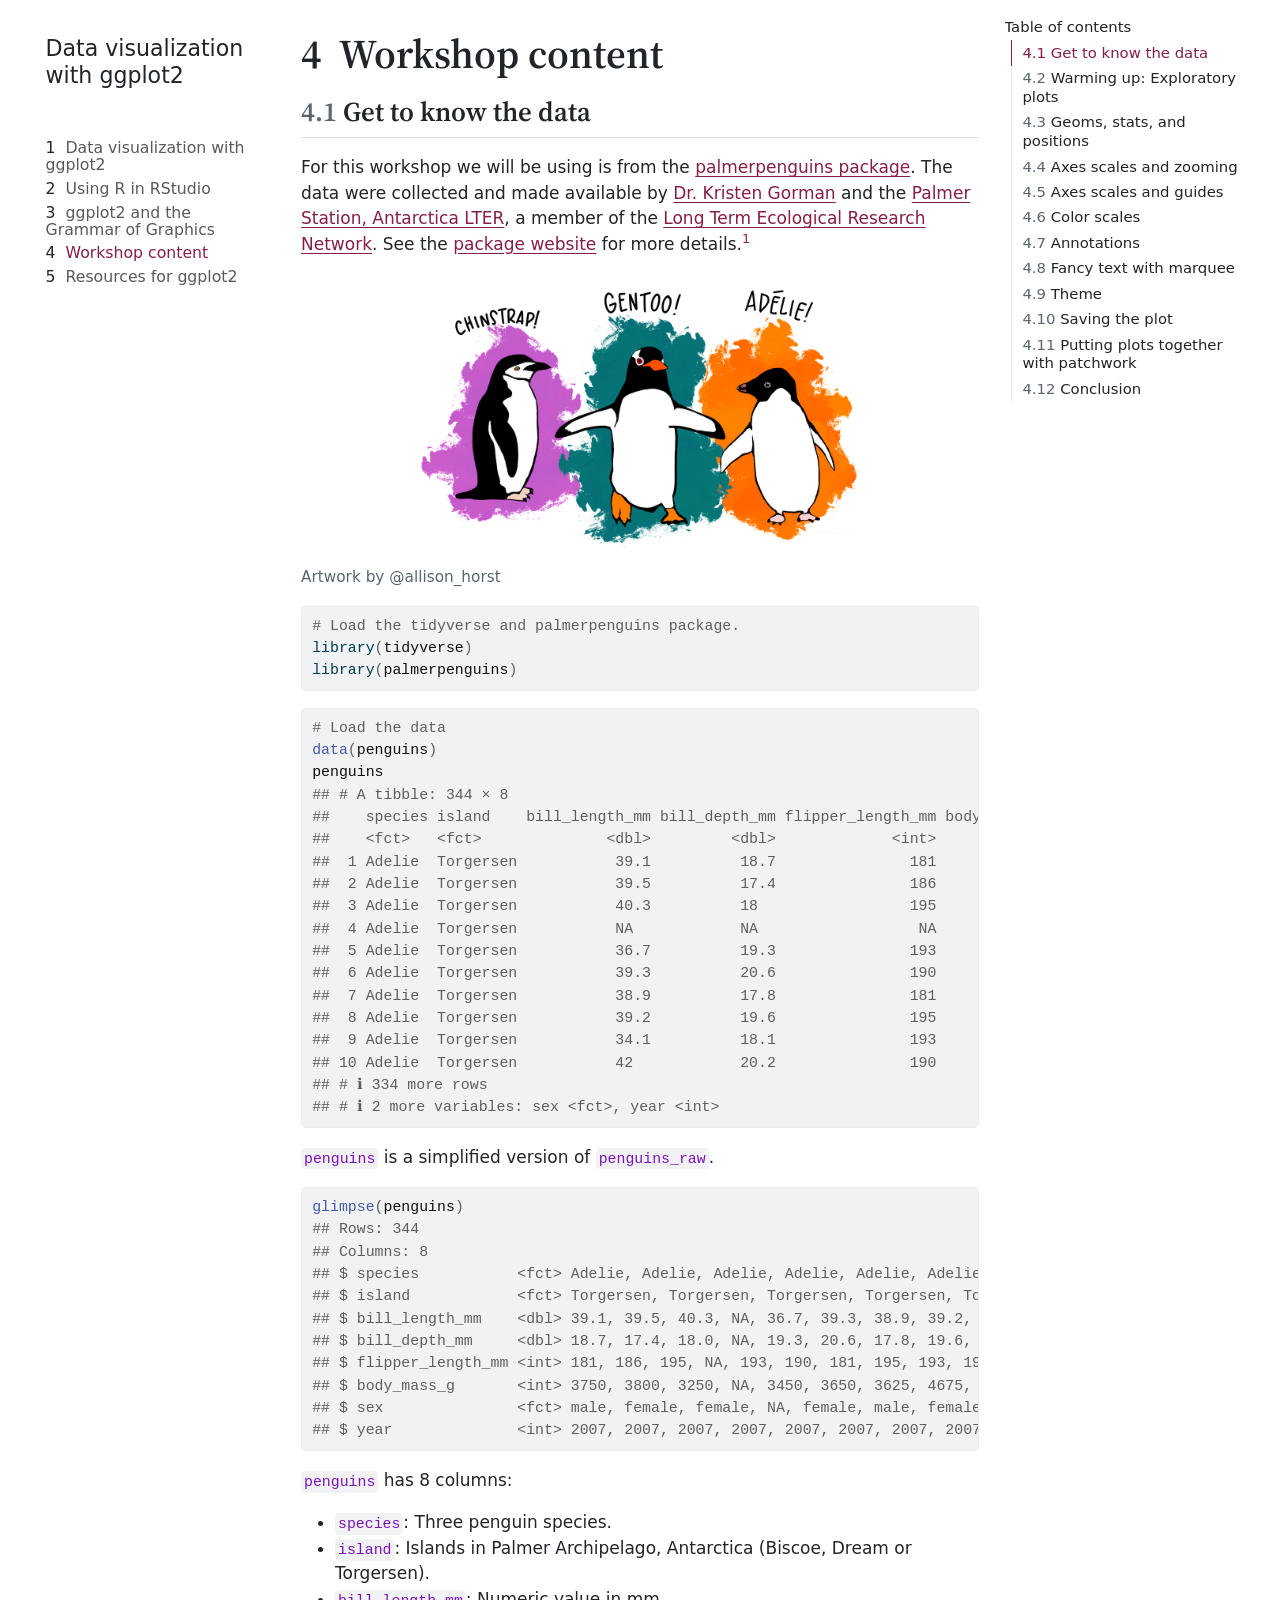
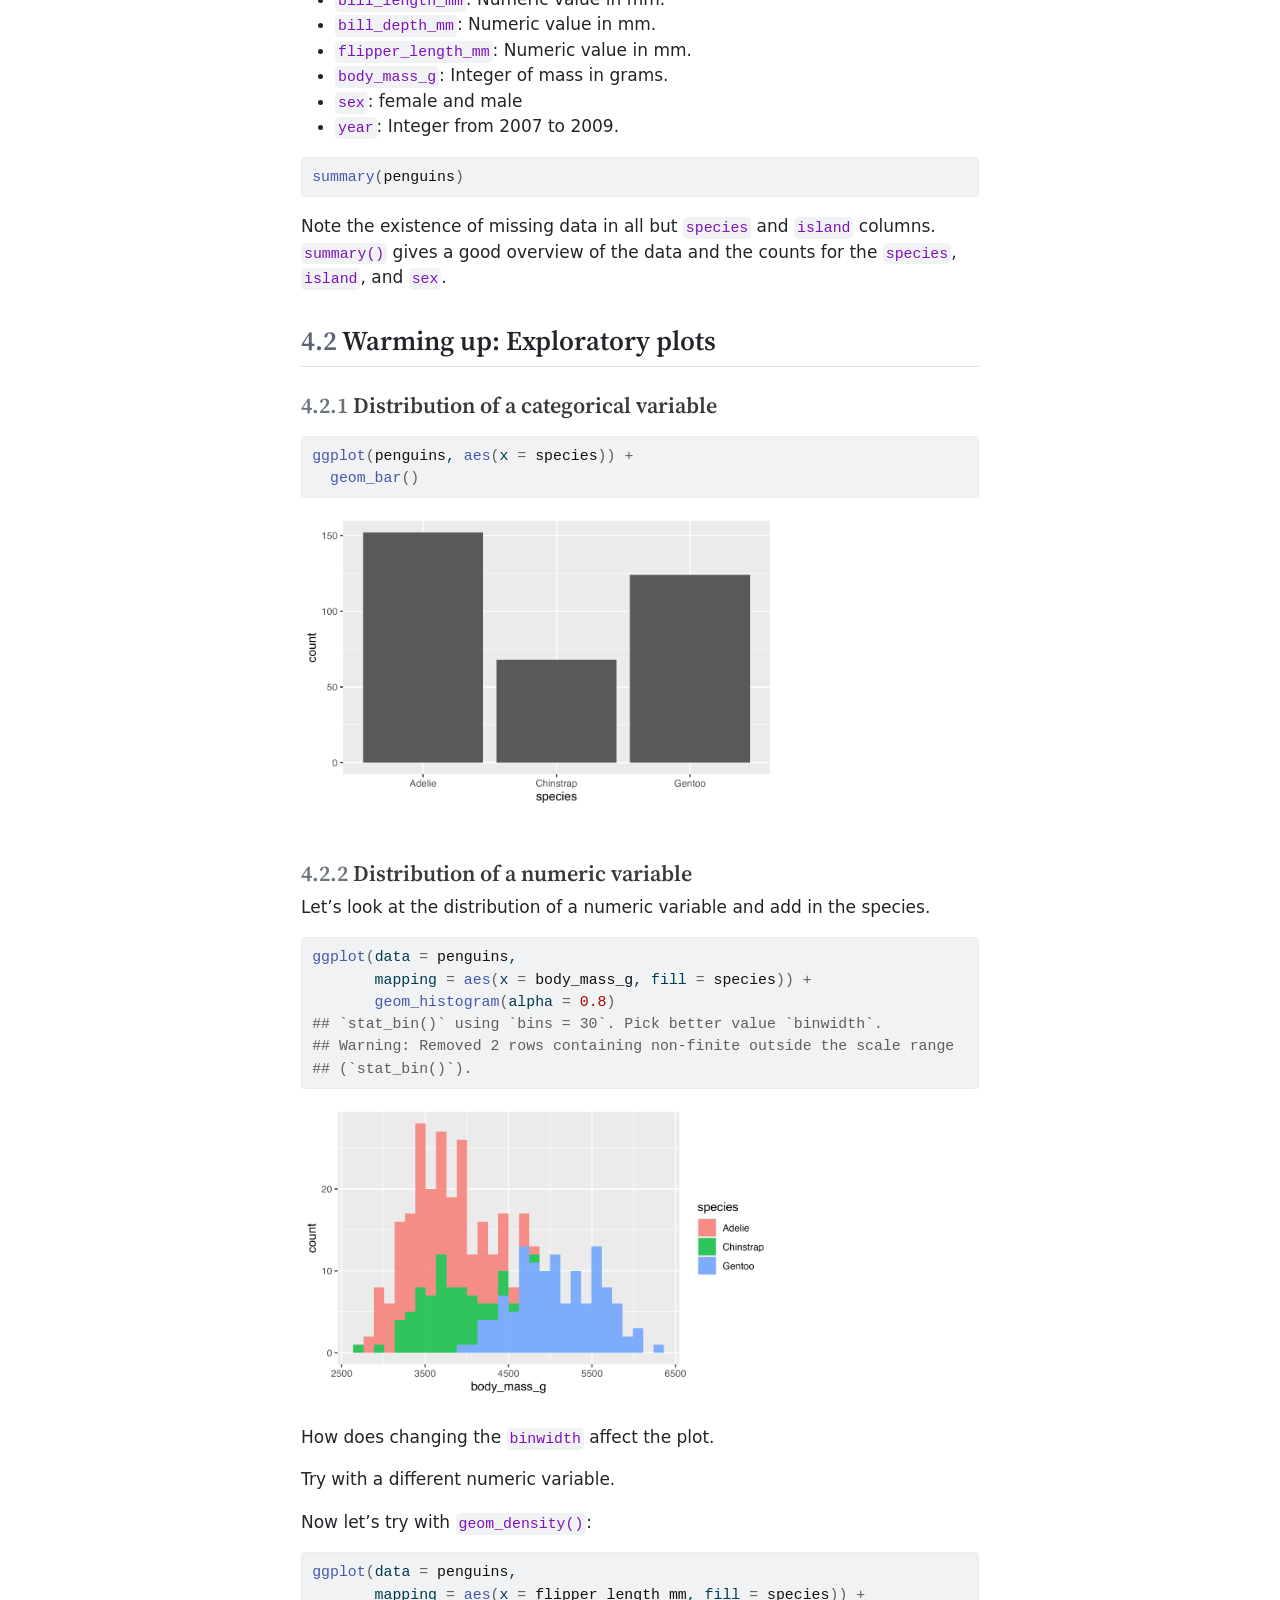
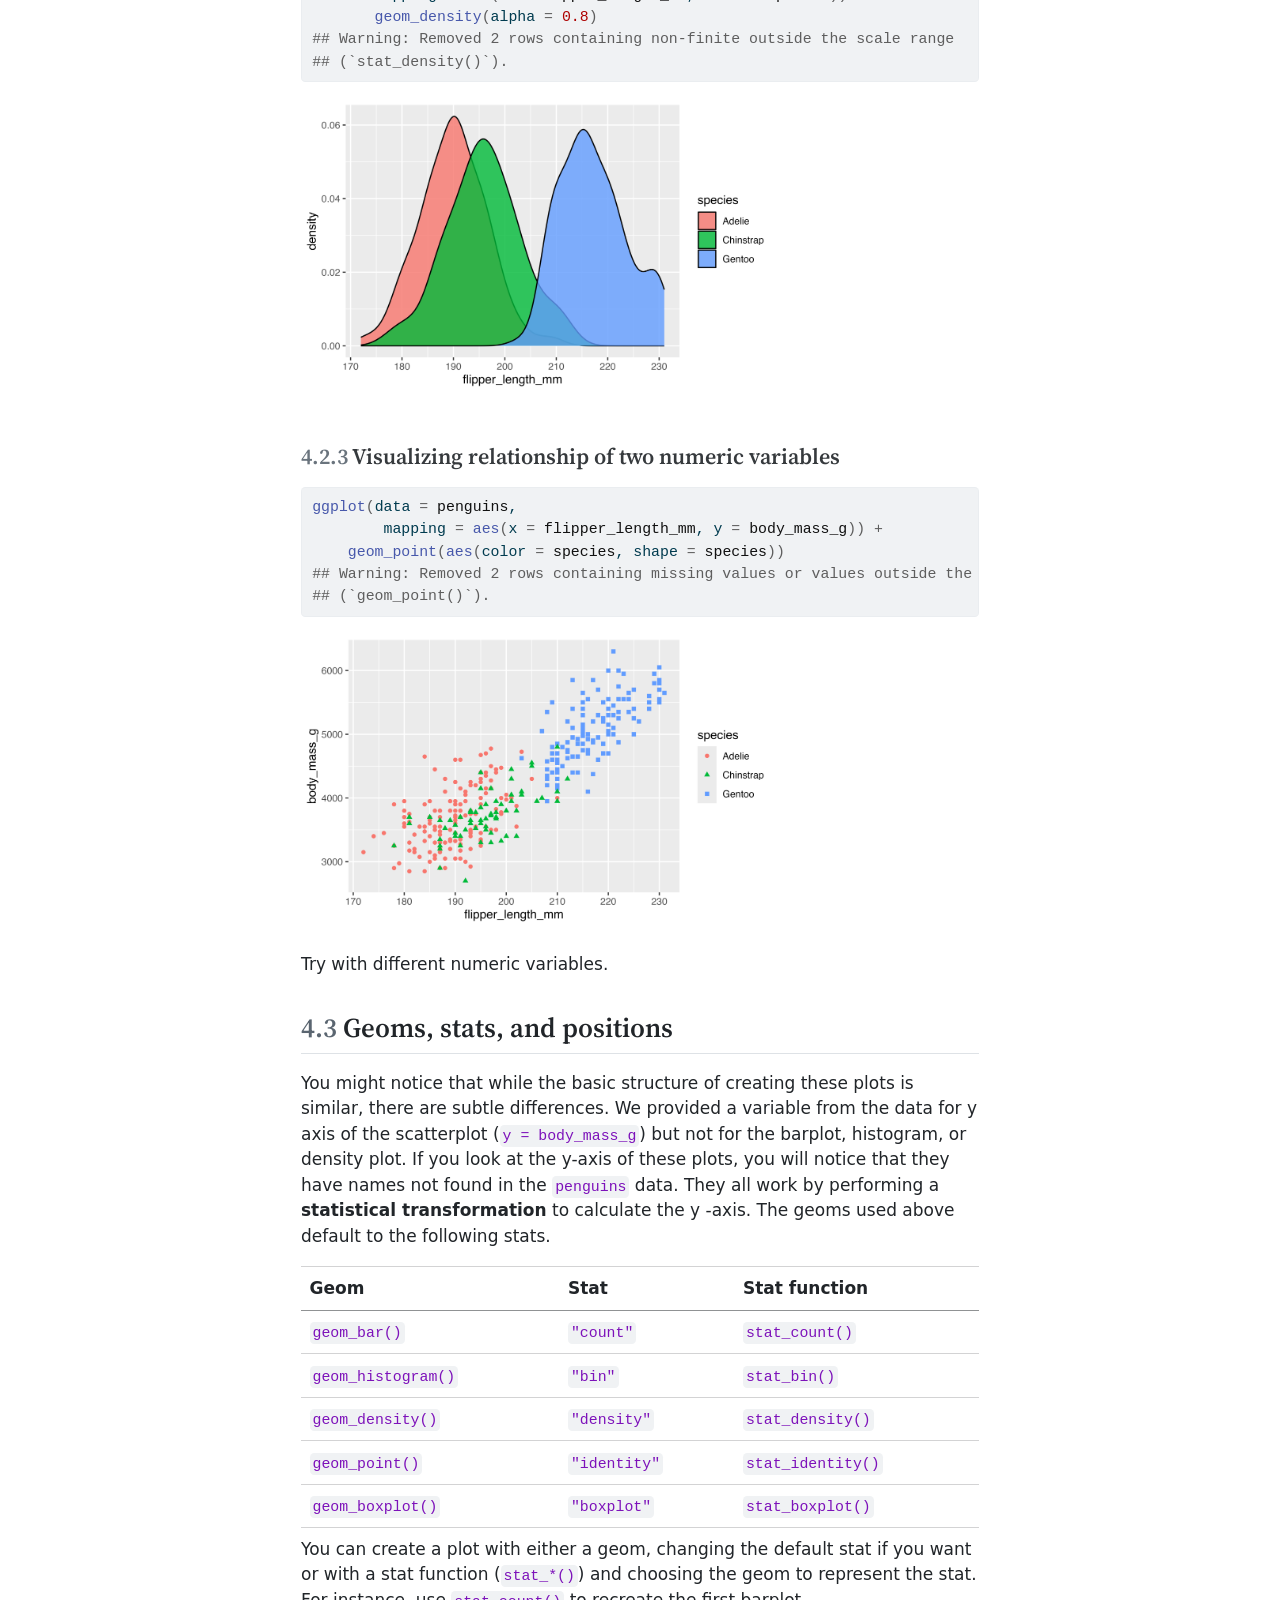
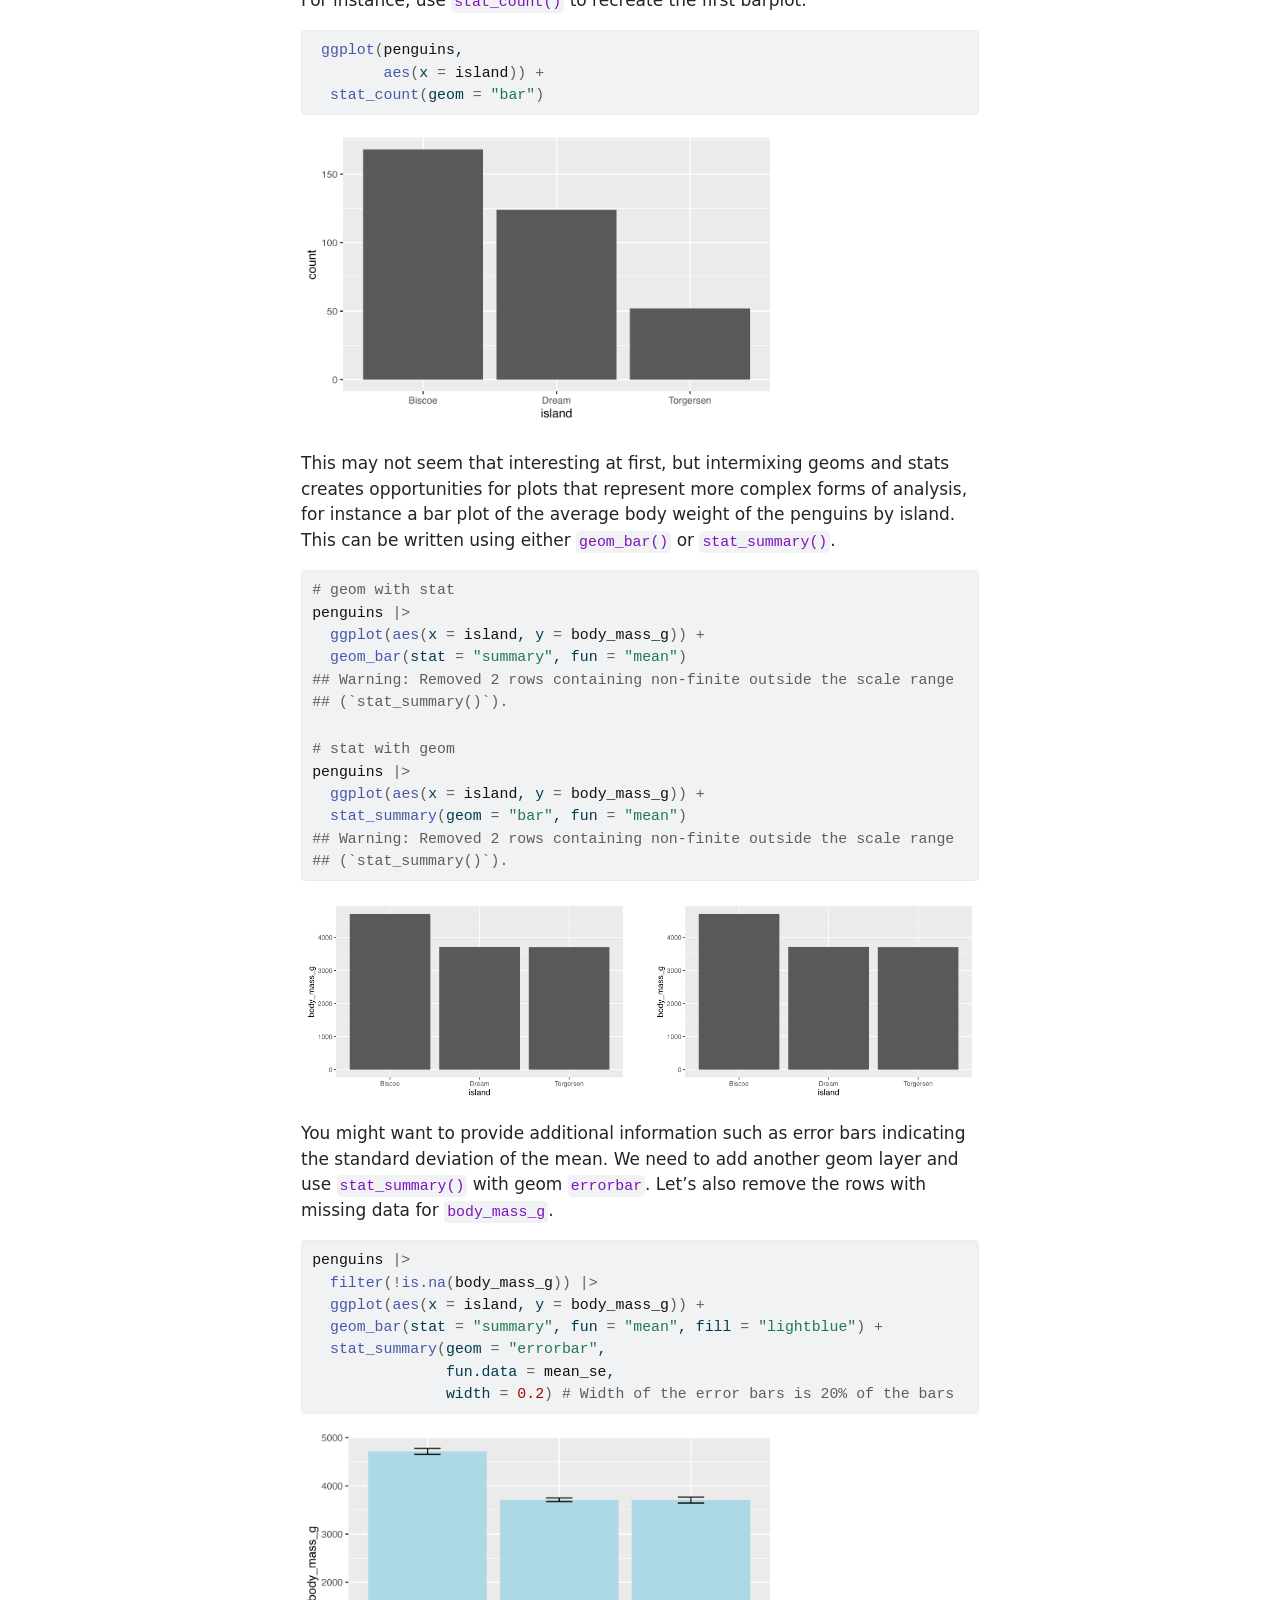
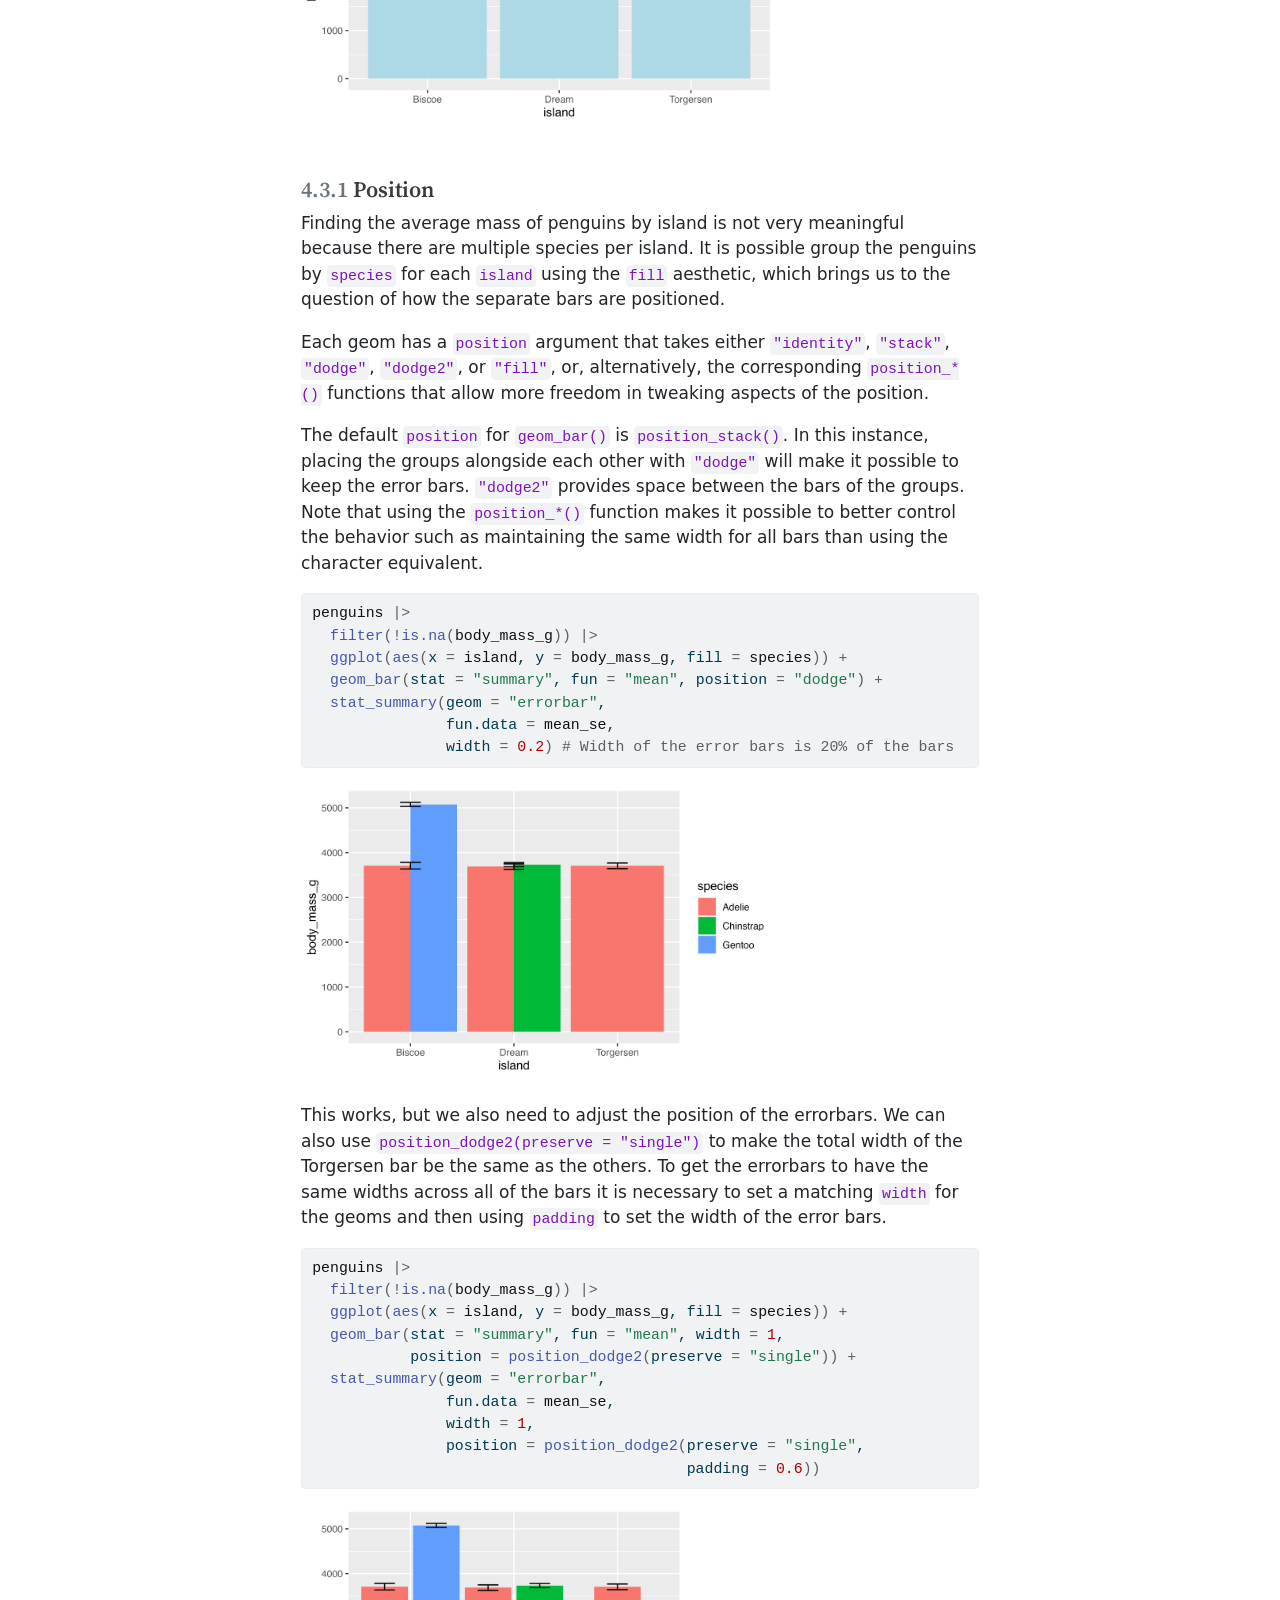
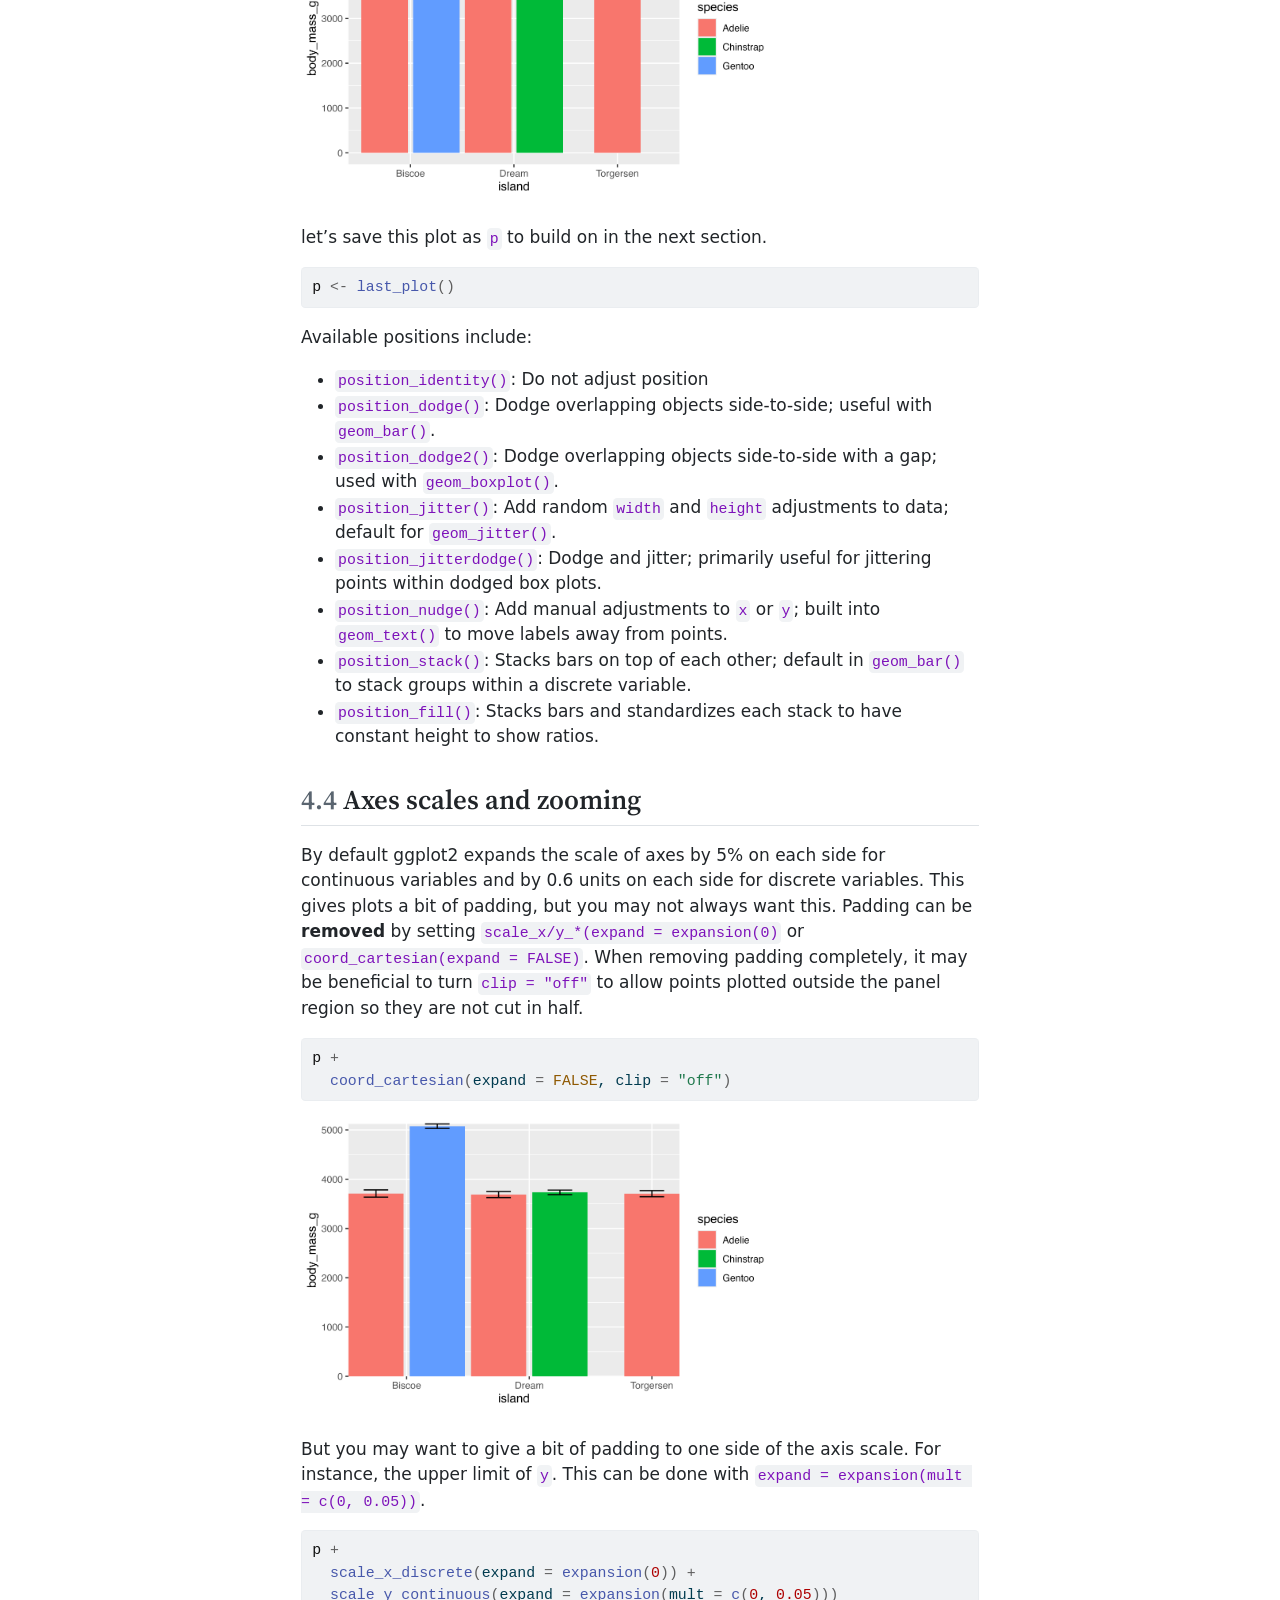
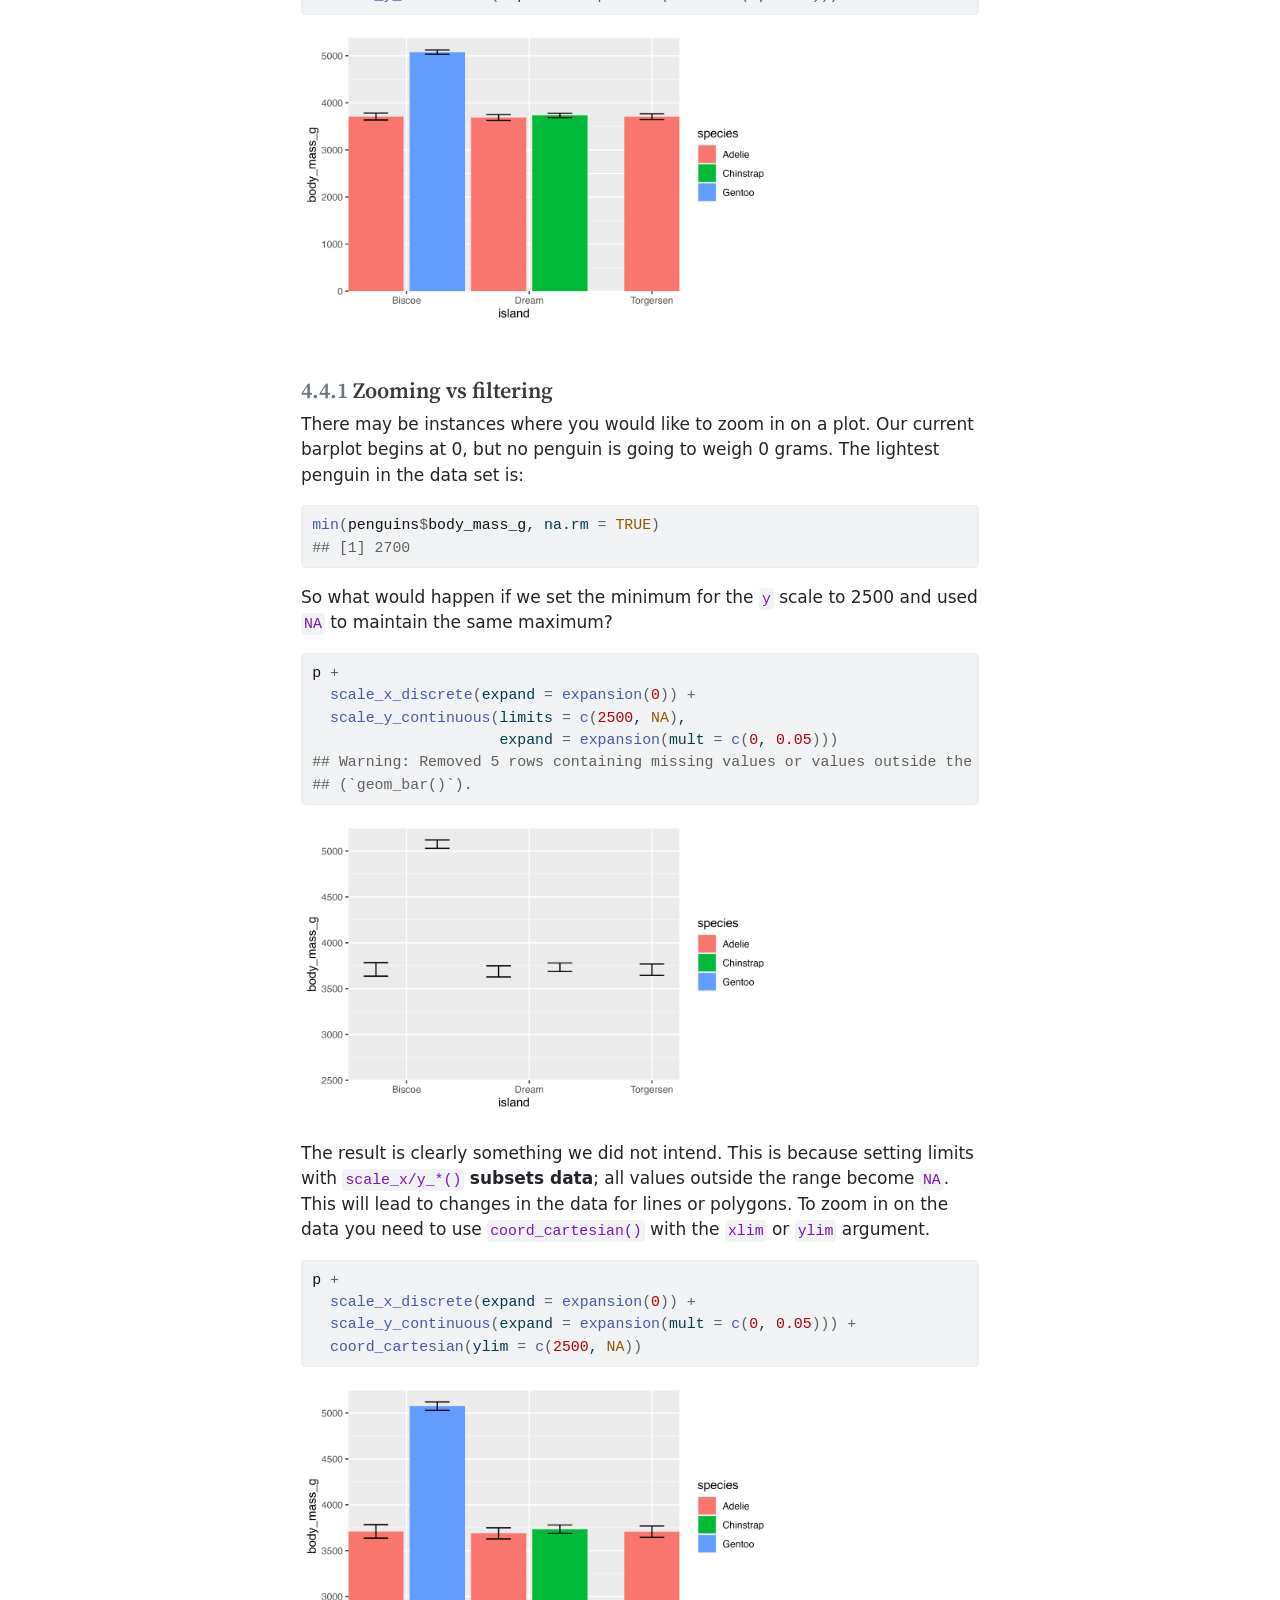
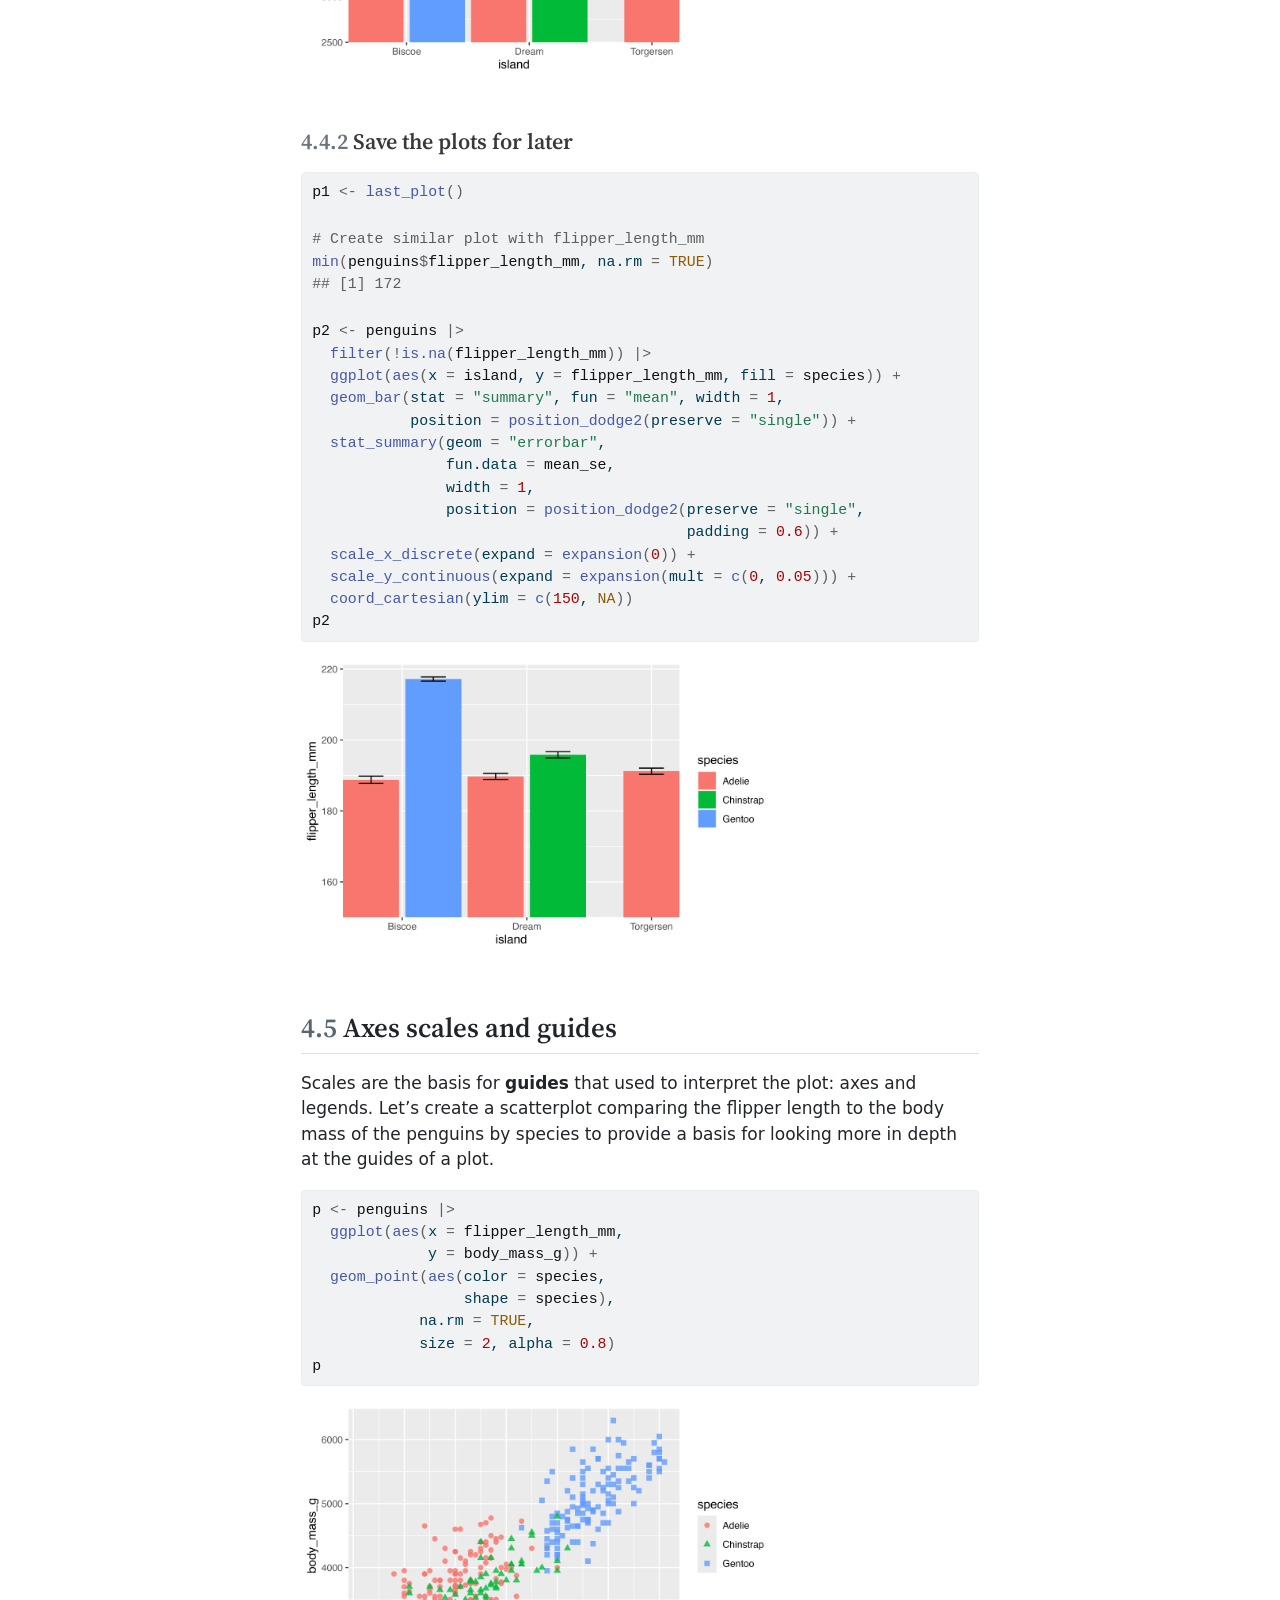
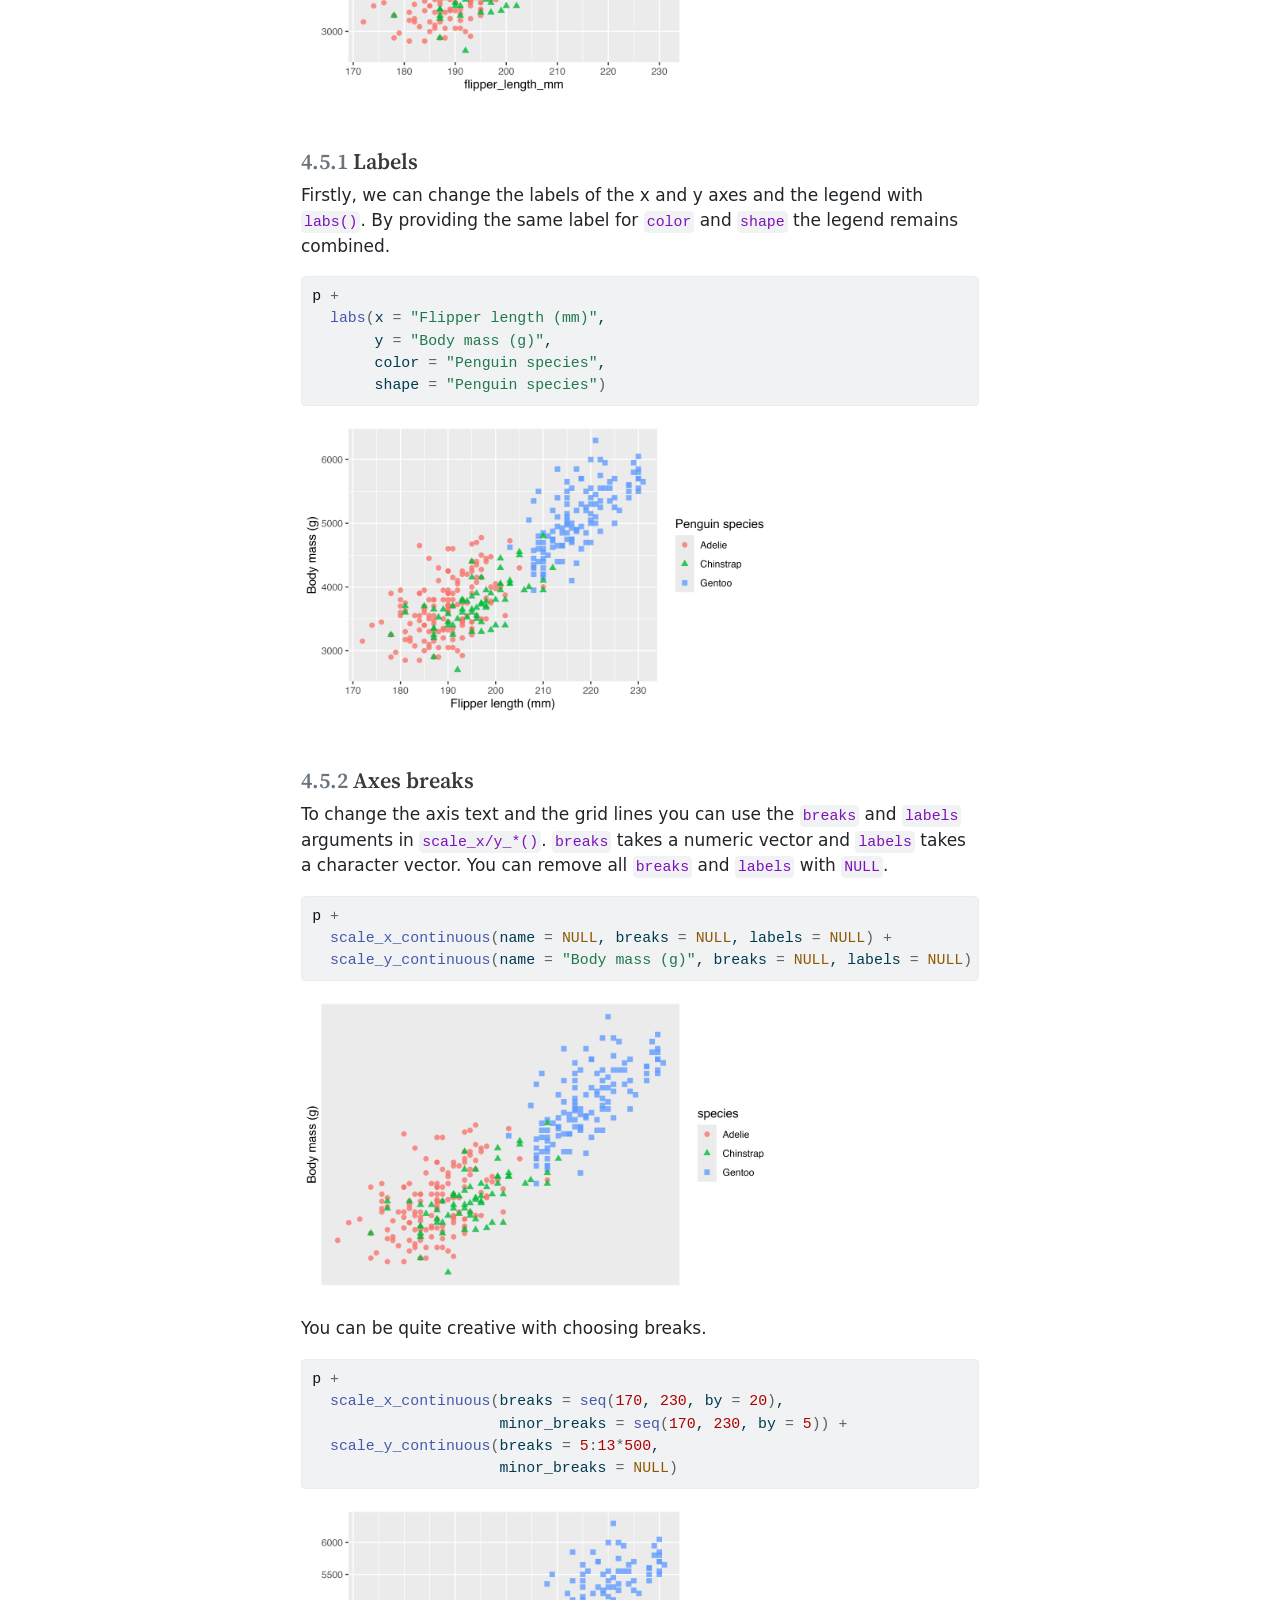
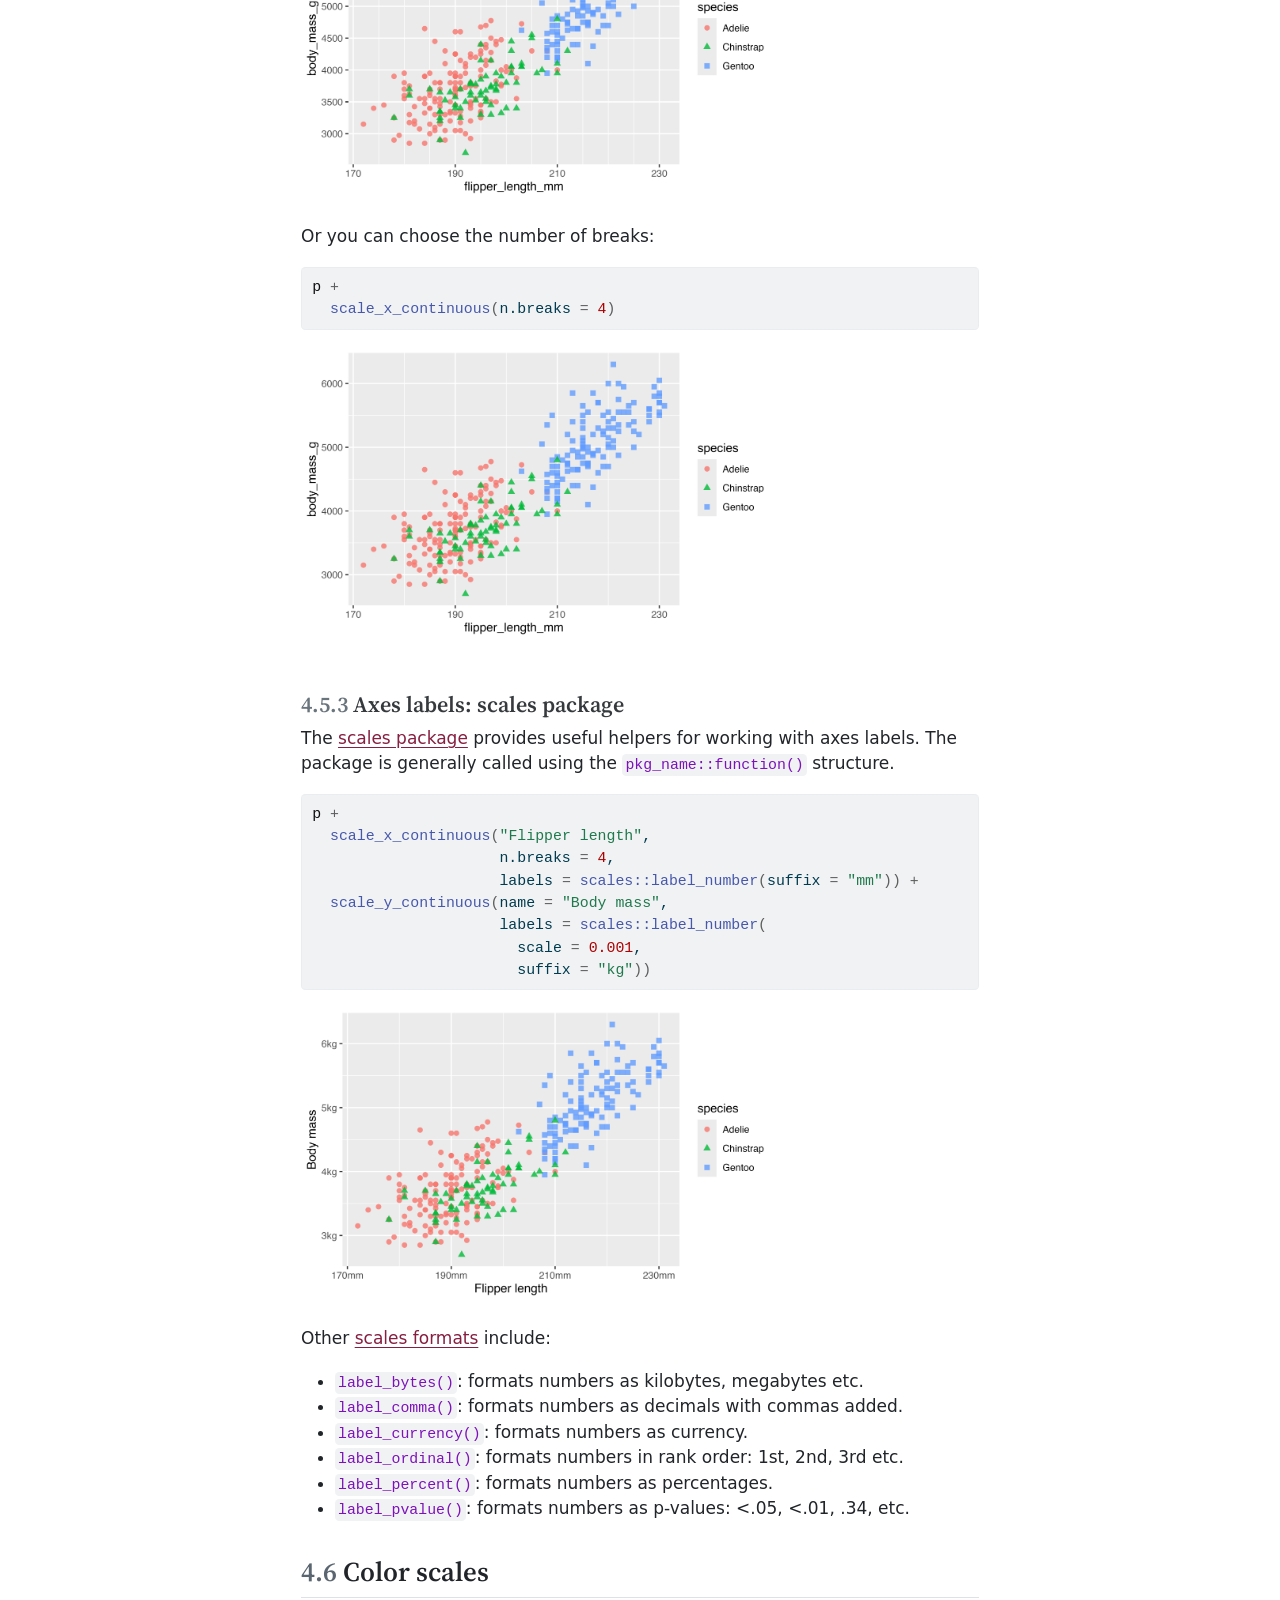
==== commit 264f7dc7: "Built site for gh-pages" ====
--- a/content.html
+++ b/content.html
@@ -171,7 +171,7 @@
   <li>
 <a href="#warming-up-exploratory-plots" id="toc-warming-up-exploratory-plots" class="nav-link" data-scroll-target="#warming-up-exploratory-plots"><span class="header-section-number">4.2</span> Warming up: Exploratory plots</a>
   <ul class="collapse">
-<li><a href="#distribution-of-a-categorica-variable" id="toc-distribution-of-a-categorica-variable" class="nav-link" data-scroll-target="#distribution-of-a-categorica-variable"><span class="header-section-number">4.2.1</span> Distribution of a categorica variable</a></li>
+<li><a href="#distribution-of-a-categorical-variable" id="toc-distribution-of-a-categorical-variable" class="nav-link" data-scroll-target="#distribution-of-a-categorical-variable"><span class="header-section-number">4.2.1</span> Distribution of a categorical variable</a></li>
   <li><a href="#distribution-of-a-numeric-variable" id="toc-distribution-of-a-numeric-variable" class="nav-link" data-scroll-target="#distribution-of-a-numeric-variable"><span class="header-section-number">4.2.2</span> Distribution of a numeric variable</a></li>
   <li><a href="#visualizing-relationship-of-two-numeric-variables" id="toc-visualizing-relationship-of-two-numeric-variables" class="nav-link" data-scroll-target="#visualizing-relationship-of-two-numeric-variables"><span class="header-section-number">4.2.3</span> Visualizing relationship of two numeric variables</a></li>
   </ul>
@@ -186,6 +186,7 @@
 <a href="#axes-scales-and-zooming" id="toc-axes-scales-and-zooming" class="nav-link" data-scroll-target="#axes-scales-and-zooming"><span class="header-section-number">4.4</span> Axes scales and zooming</a>
   <ul class="collapse">
 <li><a href="#zooming-vs-filtering" id="toc-zooming-vs-filtering" class="nav-link" data-scroll-target="#zooming-vs-filtering"><span class="header-section-number">4.4.1</span> Zooming vs filtering</a></li>
+  <li><a href="#save-the-plots-for-later" id="toc-save-the-plots-for-later" class="nav-link" data-scroll-target="#save-the-plots-for-later"><span class="header-section-number">4.4.2</span> Save the plots for later</a></li>
   </ul>
 </li>
   <li>
@@ -212,6 +213,19 @@
   <li><a href="#system-fonts" id="toc-system-fonts" class="nav-link" data-scroll-target="#system-fonts"><span class="header-section-number">4.9.3</span> System fonts</a></li>
   </ul>
 </li>
+  <li>
+<a href="#saving-the-plot" id="toc-saving-the-plot" class="nav-link" data-scroll-target="#saving-the-plot"><span class="header-section-number">4.10</span> Saving the plot</a>
+  <ul class="collapse">
+<li><a href="#png-vs-pdf" id="toc-png-vs-pdf" class="nav-link" data-scroll-target="#png-vs-pdf"><span class="header-section-number">4.10.1</span> PNG vs PDF</a></li>
+  </ul>
+</li>
+  <li>
+<a href="#putting-plots-together-with-patchwork" id="toc-putting-plots-together-with-patchwork" class="nav-link" data-scroll-target="#putting-plots-together-with-patchwork"><span class="header-section-number">4.11</span> Putting plots together with patchwork</a>
+  <ul class="collapse">
+<li><a href="#composing-plots" id="toc-composing-plots" class="nav-link" data-scroll-target="#composing-plots"><span class="header-section-number">4.11.1</span> Composing plots</a></li>
+  </ul>
+</li>
+  <li><a href="#conclusion" id="toc-conclusion" class="nav-link" data-scroll-target="#conclusion"><span class="header-section-number">4.12</span> Conclusion</a></li>
   </ul></nav>
     </div>
 <!-- main -->
@@ -295,7 +309,7 @@
 <li>
 <code>sex</code>: female and male</li>
 <li>
-<code>year</code>: Integeer from 2007 to 2009.</li>
+<code>year</code>: Integer from 2007 to 2009.</li>
 </ul>
 <div class="cell">
 <div class="code-copy-outer-scaffold"><div class="sourceCode" id="cb4"><pre class="downlit sourceCode r code-with-copy"><code class="sourceCode R"><span><span class="fu"><a href="https://rdrr.io/r/base/summary.html">summary</a></span><span class="op">(</span><span class="va">penguins</span><span class="op">)</span></span></code></pre></div><button title="Copy to Clipboard" class="code-copy-button"><i class="bi"></i></button></div>
@@ -303,14 +317,14 @@
 <p>Note the existence of missing data in all but <code>species</code> and <code>island</code> columns. <code><a href="https://rdrr.io/r/base/summary.html">summary()</a></code> gives a good overview of the data and the counts for the <code>species</code>, <code>island</code>, and <code>sex</code>.</p>
 </section><section id="warming-up-exploratory-plots" class="level2" data-number="4.2"><h2 data-number="4.2" class="anchored" data-anchor-id="warming-up-exploratory-plots">
 <span class="header-section-number">4.2</span> Warming up: Exploratory plots</h2>
-<section id="distribution-of-a-categorica-variable" class="level3" data-number="4.2.1"><h3 data-number="4.2.1" class="anchored" data-anchor-id="distribution-of-a-categorica-variable">
-<span class="header-section-number">4.2.1</span> Distribution of a categorica variable</h3>
+<section id="distribution-of-a-categorical-variable" class="level3" data-number="4.2.1"><h3 data-number="4.2.1" class="anchored" data-anchor-id="distribution-of-a-categorical-variable">
+<span class="header-section-number">4.2.1</span> Distribution of a categorical variable</h3>
 <div class="cell">
 <div class="code-copy-outer-scaffold"><div class="sourceCode" id="cb5"><pre class="downlit sourceCode r code-with-copy"><code class="sourceCode R"><span><span class="fu"><a href="https://ggplot2.tidyverse.org/reference/ggplot.html">ggplot</a></span><span class="op">(</span><span class="va">penguins</span>, <span class="fu"><a href="https://ggplot2.tidyverse.org/reference/aes.html">aes</a></span><span class="op">(</span>x <span class="op">=</span> <span class="va">species</span><span class="op">)</span><span class="op">)</span> <span class="op">+</span></span>
 <span>  <span class="fu"><a href="https://ggplot2.tidyverse.org/reference/geom_bar.html">geom_bar</a></span><span class="op">(</span><span class="op">)</span></span></code></pre></div><button title="Copy to Clipboard" class="code-copy-button"><i class="bi"></i></button></div>
 <div class="cell-output-display">
 <div>
-<figure class="figure"><p><img src="content_files/figure-html/unnamed-chunk-1-1.png" class="img-fluid figure-img" width="2400"></p>
+<figure class="figure"><p><img src="content_files/figure-html/unnamed-chunk-1-1.png" class="img-fluid figure-img" style="width:70.0%"></p>
 </figure>
 </div>
 </div>
@@ -327,7 +341,7 @@
 <span><span class="co">## (`stat_bin()`).</span></span></code></pre></div><button title="Copy to Clipboard" class="code-copy-button"><i class="bi"></i></button></div>
 <div class="cell-output-display">
 <div>
-<figure class="figure"><p><img src="content_files/figure-html/unnamed-chunk-2-1.png" class="img-fluid figure-img" width="2400"></p>
+<figure class="figure"><p><img src="content_files/figure-html/unnamed-chunk-2-1.png" class="img-fluid figure-img" style="width:70.0%"></p>
 </figure>
 </div>
 </div>
@@ -343,7 +357,7 @@
 <span><span class="co">## (`stat_density()`).</span></span></code></pre></div><button title="Copy to Clipboard" class="code-copy-button"><i class="bi"></i></button></div>
 <div class="cell-output-display">
 <div>
-<figure class="figure"><p><img src="content_files/figure-html/unnamed-chunk-3-1.png" class="img-fluid figure-img" width="2400"></p>
+<figure class="figure"><p><img src="content_files/figure-html/unnamed-chunk-3-1.png" class="img-fluid figure-img" style="width:70.0%"></p>
 </figure>
 </div>
 </div>
@@ -358,7 +372,7 @@
 <span><span class="co">## (`geom_point()`).</span></span></code></pre></div><button title="Copy to Clipboard" class="code-copy-button"><i class="bi"></i></button></div>
 <div class="cell-output-display">
 <div>
-<figure class="figure"><p><img src="content_files/figure-html/unnamed-chunk-4-1.png" class="img-fluid figure-img" width="2400"></p>
+<figure class="figure"><p><img src="content_files/figure-html/unnamed-chunk-4-1.png" class="img-fluid figure-img" style="width:70.0%"></p>
 </figure>
 </div>
 </div>
@@ -408,12 +422,12 @@
 <span>  <span class="fu"><a href="https://ggplot2.tidyverse.org/reference/geom_bar.html">stat_count</a></span><span class="op">(</span>geom <span class="op">=</span> <span class="st">"bar"</span><span class="op">)</span></span></code></pre></div><button title="Copy to Clipboard" class="code-copy-button"><i class="bi"></i></button></div>
 <div class="cell-output-display">
 <div>
-<figure class="figure"><p><img src="content_files/figure-html/unnamed-chunk-5-1.png" class="img-fluid figure-img" width="2400"></p>
-</figure>
-</div>
-</div>
-</div>
-<p>This may not seem that interesting at first, but intermxing geoms and stats creates opportunities for plots that represent more complex forms of analysis, for instance a bar plot of the average body weight of the penguins by island. This can be written using either <code><a href="https://ggplot2.tidyverse.org/reference/geom_bar.html">geom_bar()</a></code> or <code><a href="https://ggplot2.tidyverse.org/reference/stat_summary.html">stat_summary()</a></code>.</p>
+<figure class="figure"><p><img src="content_files/figure-html/unnamed-chunk-5-1.png" class="img-fluid figure-img" style="width:70.0%"></p>
+</figure>
+</div>
+</div>
+</div>
+<p>This may not seem that interesting at first, but intermixing geoms and stats creates opportunities for plots that represent more complex forms of analysis, for instance a bar plot of the average body weight of the penguins by island. This can be written using either <code><a href="https://ggplot2.tidyverse.org/reference/geom_bar.html">geom_bar()</a></code> or <code><a href="https://ggplot2.tidyverse.org/reference/stat_summary.html">stat_summary()</a></code>.</p>
 <div class="code-copy-outer-scaffold"><div class="sourceCode" id="cb10"><pre class="downlit sourceCode r code-with-copy"><code class="sourceCode R"><span><span class="co"># geom with stat</span></span>
 <span><span class="va">penguins</span> <span class="op">|&gt;</span> </span>
 <span>  <span class="fu"><a href="https://ggplot2.tidyverse.org/reference/ggplot.html">ggplot</a></span><span class="op">(</span><span class="fu"><a href="https://ggplot2.tidyverse.org/reference/aes.html">aes</a></span><span class="op">(</span>x <span class="op">=</span> <span class="va">island</span>, y <span class="op">=</span> <span class="va">body_mass_g</span><span class="op">)</span><span class="op">)</span> <span class="op">+</span></span>
@@ -430,10 +444,10 @@
 <div class="cell quarto-layout-panel" data-layout-ncol="2">
 <div class="quarto-layout-row">
 <div class="quarto-layout-cell" style="flex-basis: 50.0%;justify-content: center;">
-<p><img src="content_files/figure-html/bar-vs-stat-1.png" class="img-fluid" width="2400"></p>
+<p><img src="content_files/figure-html/bar-vs-stat-1.png" class="img-fluid"></p>
 </div>
 <div class="quarto-layout-cell" style="flex-basis: 50.0%;justify-content: center;">
-<p><img src="content_files/figure-html/bar-vs-stat-2.png" class="img-fluid" width="2400"></p>
+<p><img src="content_files/figure-html/bar-vs-stat-2.png" class="img-fluid"></p>
 </div>
 </div>
 </div>
@@ -448,7 +462,7 @@
 <span>               width <span class="op">=</span> <span class="fl">0.2</span><span class="op">)</span> <span class="co"># Width of the error bars is 20% of the bars</span></span></code></pre></div><button title="Copy to Clipboard" class="code-copy-button"><i class="bi"></i></button></div>
 <div class="cell-output-display">
 <div>
-<figure class="figure"><p><img src="content_files/figure-html/unnamed-chunk-6-1.png" class="img-fluid figure-img" width="2400"></p>
+<figure class="figure"><p><img src="content_files/figure-html/unnamed-chunk-6-1.png" class="img-fluid figure-img" style="width:70.0%"></p>
 </figure>
 </div>
 </div>
@@ -468,7 +482,7 @@
 <span>               width <span class="op">=</span> <span class="fl">0.2</span><span class="op">)</span> <span class="co"># Width of the error bars is 20% of the bars</span></span></code></pre></div><button title="Copy to Clipboard" class="code-copy-button"><i class="bi"></i></button></div>
 <div class="cell-output-display">
 <div>
-<figure class="figure"><p><img src="content_files/figure-html/unnamed-chunk-7-1.png" class="img-fluid figure-img" width="2400"></p>
+<figure class="figure"><p><img src="content_files/figure-html/unnamed-chunk-7-1.png" class="img-fluid figure-img" style="width:70.0%"></p>
 </figure>
 </div>
 </div>
@@ -487,7 +501,7 @@
 <span>                                          padding <span class="op">=</span> <span class="fl">0.6</span><span class="op">)</span><span class="op">)</span></span></code></pre></div><button title="Copy to Clipboard" class="code-copy-button"><i class="bi"></i></button></div>
 <div class="cell-output-display">
 <div>
-<figure class="figure"><p><img src="content_files/figure-html/unnamed-chunk-8-1.png" class="img-fluid figure-img" width="2400"></p>
+<figure class="figure"><p><img src="content_files/figure-html/unnamed-chunk-8-1.png" class="img-fluid figure-img" style="width:70.0%"></p>
 </figure>
 </div>
 </div>
@@ -522,7 +536,7 @@
 <span>  <span class="fu"><a href="https://ggplot2.tidyverse.org/reference/coord_cartesian.html">coord_cartesian</a></span><span class="op">(</span>expand <span class="op">=</span> <span class="cn">FALSE</span>, clip <span class="op">=</span> <span class="st">"off"</span><span class="op">)</span></span></code></pre></div><button title="Copy to Clipboard" class="code-copy-button"><i class="bi"></i></button></div>
 <div class="cell-output-display">
 <div>
-<figure class="figure"><p><img src="content_files/figure-html/unnamed-chunk-10-1.png" class="img-fluid figure-img" width="2400"></p>
+<figure class="figure"><p><img src="content_files/figure-html/unnamed-chunk-10-1.png" class="img-fluid figure-img" style="width:70.0%"></p>
 </figure>
 </div>
 </div>
@@ -534,7 +548,7 @@
 <span>  <span class="fu"><a href="https://ggplot2.tidyverse.org/reference/scale_continuous.html">scale_y_continuous</a></span><span class="op">(</span>expand <span class="op">=</span> <span class="fu"><a href="https://ggplot2.tidyverse.org/reference/expansion.html">expansion</a></span><span class="op">(</span>mult <span class="op">=</span> <span class="fu"><a href="https://rdrr.io/r/base/c.html">c</a></span><span class="op">(</span><span class="fl">0</span>, <span class="fl">0.05</span><span class="op">)</span><span class="op">)</span><span class="op">)</span></span></code></pre></div><button title="Copy to Clipboard" class="code-copy-button"><i class="bi"></i></button></div>
 <div class="cell-output-display">
 <div>
-<figure class="figure"><p><img src="content_files/figure-html/unnamed-chunk-11-1.png" class="img-fluid figure-img" width="2400"></p>
+<figure class="figure"><p><img src="content_files/figure-html/unnamed-chunk-11-1.png" class="img-fluid figure-img" style="width:70.0%"></p>
 </figure>
 </div>
 </div>
@@ -556,12 +570,12 @@
 <span><span class="co">## (`geom_bar()`).</span></span></code></pre></div><button title="Copy to Clipboard" class="code-copy-button"><i class="bi"></i></button></div>
 <div class="cell-output-display">
 <div>
-<figure class="figure"><p><img src="content_files/figure-html/unnamed-chunk-13-1.png" class="img-fluid figure-img" width="2400"></p>
-</figure>
-</div>
-</div>
-</div>
-<p>The result is clearly somethig we did not intend. This is because setting limits with <code>scale_x/y_*()</code> <strong>subsets data</strong>; all values outside the range become <code>NA</code>. This will lead to changes in the data for lines or polygons. To zoom in on the data you need to use <code><a href="https://ggplot2.tidyverse.org/reference/coord_cartesian.html">coord_cartesian()</a></code> with the <code>xlim</code> or <code>ylim</code> argument.</p>
+<figure class="figure"><p><img src="content_files/figure-html/unnamed-chunk-13-1.png" class="img-fluid figure-img" style="width:70.0%"></p>
+</figure>
+</div>
+</div>
+</div>
+<p>The result is clearly something we did not intend. This is because setting limits with <code>scale_x/y_*()</code> <strong>subsets data</strong>; all values outside the range become <code>NA</code>. This will lead to changes in the data for lines or polygons. To zoom in on the data you need to use <code><a href="https://ggplot2.tidyverse.org/reference/coord_cartesian.html">coord_cartesian()</a></code> with the <code>xlim</code> or <code>ylim</code> argument.</p>
 <div class="cell">
 <div class="code-copy-outer-scaffold"><div class="sourceCode" id="cb19"><pre class="downlit sourceCode r code-with-copy"><code class="sourceCode R"><span><span class="va">p</span> <span class="op">+</span> </span>
 <span>  <span class="fu"><a href="https://ggplot2.tidyverse.org/reference/scale_discrete.html">scale_x_discrete</a></span><span class="op">(</span>expand <span class="op">=</span> <span class="fu"><a href="https://ggplot2.tidyverse.org/reference/expansion.html">expansion</a></span><span class="op">(</span><span class="fl">0</span><span class="op">)</span><span class="op">)</span> <span class="op">+</span> </span>
@@ -569,7 +583,37 @@
 <span>  <span class="fu"><a href="https://ggplot2.tidyverse.org/reference/coord_cartesian.html">coord_cartesian</a></span><span class="op">(</span>ylim <span class="op">=</span> <span class="fu"><a href="https://rdrr.io/r/base/c.html">c</a></span><span class="op">(</span><span class="fl">2500</span>, <span class="cn">NA</span><span class="op">)</span><span class="op">)</span></span></code></pre></div><button title="Copy to Clipboard" class="code-copy-button"><i class="bi"></i></button></div>
 <div class="cell-output-display">
 <div>
-<figure class="figure"><p><img src="content_files/figure-html/unnamed-chunk-14-1.png" class="img-fluid figure-img" width="2400"></p>
+<figure class="figure"><p><img src="content_files/figure-html/unnamed-chunk-14-1.png" class="img-fluid figure-img" style="width:70.0%"></p>
+</figure>
+</div>
+</div>
+</div>
+</section><section id="save-the-plots-for-later" class="level3" data-number="4.4.2"><h3 data-number="4.4.2" class="anchored" data-anchor-id="save-the-plots-for-later">
+<span class="header-section-number">4.4.2</span> Save the plots for later</h3>
+<div class="cell">
+<div class="code-copy-outer-scaffold"><div class="sourceCode" id="cb20"><pre class="downlit sourceCode r code-with-copy"><code class="sourceCode R"><span><span class="va">p1</span> <span class="op">&lt;-</span> <span class="fu"><a href="https://ggplot2.tidyverse.org/reference/get_last_plot.html">last_plot</a></span><span class="op">(</span><span class="op">)</span></span>
+<span></span>
+<span><span class="co"># Create similar plot with flipper_length_mm</span></span>
+<span><span class="fu"><a href="https://rdrr.io/r/base/Extremes.html">min</a></span><span class="op">(</span><span class="va">penguins</span><span class="op">$</span><span class="va">flipper_length_mm</span>, na.rm <span class="op">=</span> <span class="cn">TRUE</span><span class="op">)</span></span>
+<span><span class="co">## [1] 172</span></span>
+<span></span>
+<span><span class="va">p2</span> <span class="op">&lt;-</span> <span class="va">penguins</span> <span class="op">|&gt;</span> </span>
+<span>  <span class="fu"><a href="https://dplyr.tidyverse.org/reference/filter.html">filter</a></span><span class="op">(</span><span class="op">!</span><span class="fu"><a href="https://rdrr.io/r/base/NA.html">is.na</a></span><span class="op">(</span><span class="va">flipper_length_mm</span><span class="op">)</span><span class="op">)</span> <span class="op">|&gt;</span> </span>
+<span>  <span class="fu"><a href="https://ggplot2.tidyverse.org/reference/ggplot.html">ggplot</a></span><span class="op">(</span><span class="fu"><a href="https://ggplot2.tidyverse.org/reference/aes.html">aes</a></span><span class="op">(</span>x <span class="op">=</span> <span class="va">island</span>, y <span class="op">=</span> <span class="va">flipper_length_mm</span>, fill <span class="op">=</span> <span class="va">species</span><span class="op">)</span><span class="op">)</span> <span class="op">+</span></span>
+<span>  <span class="fu"><a href="https://ggplot2.tidyverse.org/reference/geom_bar.html">geom_bar</a></span><span class="op">(</span>stat <span class="op">=</span> <span class="st">"summary"</span>, fun <span class="op">=</span> <span class="st">"mean"</span>, width <span class="op">=</span> <span class="fl">1</span>,</span>
+<span>           position <span class="op">=</span> <span class="fu"><a href="https://ggplot2.tidyverse.org/reference/position_dodge.html">position_dodge2</a></span><span class="op">(</span>preserve <span class="op">=</span> <span class="st">"single"</span><span class="op">)</span><span class="op">)</span> <span class="op">+</span> </span>
+<span>  <span class="fu"><a href="https://ggplot2.tidyverse.org/reference/stat_summary.html">stat_summary</a></span><span class="op">(</span>geom <span class="op">=</span> <span class="st">"errorbar"</span>,</span>
+<span>               fun.data <span class="op">=</span> <span class="va">mean_se</span>,</span>
+<span>               width <span class="op">=</span> <span class="fl">1</span>,</span>
+<span>               position <span class="op">=</span> <span class="fu"><a href="https://ggplot2.tidyverse.org/reference/position_dodge.html">position_dodge2</a></span><span class="op">(</span>preserve <span class="op">=</span> <span class="st">"single"</span>,</span>
+<span>                                          padding <span class="op">=</span> <span class="fl">0.6</span><span class="op">)</span><span class="op">)</span> <span class="op">+</span> </span>
+<span>  <span class="fu"><a href="https://ggplot2.tidyverse.org/reference/scale_discrete.html">scale_x_discrete</a></span><span class="op">(</span>expand <span class="op">=</span> <span class="fu"><a href="https://ggplot2.tidyverse.org/reference/expansion.html">expansion</a></span><span class="op">(</span><span class="fl">0</span><span class="op">)</span><span class="op">)</span> <span class="op">+</span> </span>
+<span>  <span class="fu"><a href="https://ggplot2.tidyverse.org/reference/scale_continuous.html">scale_y_continuous</a></span><span class="op">(</span>expand <span class="op">=</span> <span class="fu"><a href="https://ggplot2.tidyverse.org/reference/expansion.html">expansion</a></span><span class="op">(</span>mult <span class="op">=</span> <span class="fu"><a href="https://rdrr.io/r/base/c.html">c</a></span><span class="op">(</span><span class="fl">0</span>, <span class="fl">0.05</span><span class="op">)</span><span class="op">)</span><span class="op">)</span> <span class="op">+</span> </span>
+<span>  <span class="fu"><a href="https://ggplot2.tidyverse.org/reference/coord_cartesian.html">coord_cartesian</a></span><span class="op">(</span>ylim <span class="op">=</span> <span class="fu"><a href="https://rdrr.io/r/base/c.html">c</a></span><span class="op">(</span><span class="fl">150</span>, <span class="cn">NA</span><span class="op">)</span><span class="op">)</span></span>
+<span><span class="va">p2</span></span></code></pre></div><button title="Copy to Clipboard" class="code-copy-button"><i class="bi"></i></button></div>
+<div class="cell-output-display">
+<div>
+<figure class="figure"><p><img src="content_files/figure-html/unnamed-chunk-15-1.png" class="img-fluid figure-img" style="width:70.0%"></p>
 </figure>
 </div>
 </div>
@@ -578,33 +622,33 @@
 <span class="header-section-number">4.5</span> Axes scales and guides</h2>
 <p>Scales are the basis for <strong>guides</strong> that used to interpret the plot: axes and legends. Let’s create a scatterplot comparing the flipper length to the body mass of the penguins by species to provide a basis for looking more in depth at the guides of a plot.</p>
 <div class="cell">
-<div class="code-copy-outer-scaffold"><div class="sourceCode" id="cb20"><pre class="downlit sourceCode r code-with-copy"><code class="sourceCode R"><span><span class="va">p</span> <span class="op">&lt;-</span> <span class="va">penguins</span> <span class="op">|&gt;</span> </span>
+<div class="code-copy-outer-scaffold"><div class="sourceCode" id="cb21"><pre class="downlit sourceCode r code-with-copy"><code class="sourceCode R"><span><span class="va">p</span> <span class="op">&lt;-</span> <span class="va">penguins</span> <span class="op">|&gt;</span> </span>
 <span>  <span class="fu"><a href="https://ggplot2.tidyverse.org/reference/ggplot.html">ggplot</a></span><span class="op">(</span><span class="fu"><a href="https://ggplot2.tidyverse.org/reference/aes.html">aes</a></span><span class="op">(</span>x <span class="op">=</span> <span class="va">flipper_length_mm</span>,</span>
 <span>             y <span class="op">=</span> <span class="va">body_mass_g</span><span class="op">)</span><span class="op">)</span> <span class="op">+</span></span>
 <span>  <span class="fu"><a href="https://ggplot2.tidyverse.org/reference/geom_point.html">geom_point</a></span><span class="op">(</span><span class="fu"><a href="https://ggplot2.tidyverse.org/reference/aes.html">aes</a></span><span class="op">(</span>color <span class="op">=</span> <span class="va">species</span>, </span>
 <span>                 shape <span class="op">=</span> <span class="va">species</span><span class="op">)</span>,</span>
 <span>            na.rm <span class="op">=</span> <span class="cn">TRUE</span>,</span>
-<span>            size <span class="op">=</span> <span class="fl">2</span><span class="op">)</span></span>
+<span>            size <span class="op">=</span> <span class="fl">2</span>, alpha <span class="op">=</span> <span class="fl">0.8</span><span class="op">)</span></span>
 <span><span class="va">p</span></span></code></pre></div><button title="Copy to Clipboard" class="code-copy-button"><i class="bi"></i></button></div>
 <div class="cell-output-display">
 <div>
-<figure class="figure"><p><img src="content_files/figure-html/unnamed-chunk-15-1.png" class="img-fluid figure-img" width="2400"></p>
+<figure class="figure"><p><img src="content_files/figure-html/unnamed-chunk-16-1.png" class="img-fluid figure-img" style="width:70.0%"></p>
 </figure>
 </div>
 </div>
 </div>
 <section id="labels" class="level3" data-number="4.5.1"><h3 data-number="4.5.1" class="anchored" data-anchor-id="labels">
 <span class="header-section-number">4.5.1</span> Labels</h3>
-<p>Firstly, we can change the lables of the x and y axes and the legend with <code><a href="https://ggplot2.tidyverse.org/reference/labs.html">labs()</a></code>. By providing the same label for <code>color</code> and <code>shape</code> the legend remains combined.</p>
-<div class="cell">
-<div class="code-copy-outer-scaffold"><div class="sourceCode" id="cb21"><pre class="downlit sourceCode r code-with-copy"><code class="sourceCode R"><span><span class="va">p</span> <span class="op">+</span> </span>
+<p>Firstly, we can change the labels of the x and y axes and the legend with <code><a href="https://ggplot2.tidyverse.org/reference/labs.html">labs()</a></code>. By providing the same label for <code>color</code> and <code>shape</code> the legend remains combined.</p>
+<div class="cell">
+<div class="code-copy-outer-scaffold"><div class="sourceCode" id="cb22"><pre class="downlit sourceCode r code-with-copy"><code class="sourceCode R"><span><span class="va">p</span> <span class="op">+</span> </span>
 <span>  <span class="fu"><a href="https://ggplot2.tidyverse.org/reference/labs.html">labs</a></span><span class="op">(</span>x <span class="op">=</span> <span class="st">"Flipper length (mm)"</span>,</span>
 <span>       y <span class="op">=</span> <span class="st">"Body mass (g)"</span>,</span>
 <span>       color <span class="op">=</span> <span class="st">"Penguin species"</span>,</span>
 <span>       shape <span class="op">=</span> <span class="st">"Penguin species"</span><span class="op">)</span></span></code></pre></div><button title="Copy to Clipboard" class="code-copy-button"><i class="bi"></i></button></div>
 <div class="cell-output-display">
 <div>
-<figure class="figure"><p><img src="content_files/figure-html/unnamed-chunk-16-1.png" class="img-fluid figure-img" width="2400"></p>
+<figure class="figure"><p><img src="content_files/figure-html/unnamed-chunk-17-1.png" class="img-fluid figure-img" style="width:70.0%"></p>
 </figure>
 </div>
 </div>
@@ -613,37 +657,37 @@
 <span class="header-section-number">4.5.2</span> Axes breaks</h3>
 <p>To change the axis text and the grid lines you can use the <code>breaks</code> and <code>labels</code> arguments in <code>scale_x/y_*()</code>. <code>breaks</code> takes a numeric vector and <code>labels</code> takes a character vector. You can remove all <code>breaks</code> and <code>labels</code> with <code>NULL</code>.</p>
 <div class="cell">
-<div class="code-copy-outer-scaffold"><div class="sourceCode" id="cb22"><pre class="downlit sourceCode r code-with-copy"><code class="sourceCode R"><span><span class="va">p</span> <span class="op">+</span> </span>
+<div class="code-copy-outer-scaffold"><div class="sourceCode" id="cb23"><pre class="downlit sourceCode r code-with-copy"><code class="sourceCode R"><span><span class="va">p</span> <span class="op">+</span> </span>
 <span>  <span class="fu"><a href="https://ggplot2.tidyverse.org/reference/scale_continuous.html">scale_x_continuous</a></span><span class="op">(</span>name <span class="op">=</span> <span class="cn">NULL</span>, breaks <span class="op">=</span> <span class="cn">NULL</span>, labels <span class="op">=</span> <span class="cn">NULL</span><span class="op">)</span> <span class="op">+</span> </span>
 <span>  <span class="fu"><a href="https://ggplot2.tidyverse.org/reference/scale_continuous.html">scale_y_continuous</a></span><span class="op">(</span>name <span class="op">=</span> <span class="st">"Body mass (g)"</span>, breaks <span class="op">=</span> <span class="cn">NULL</span>, labels <span class="op">=</span> <span class="cn">NULL</span><span class="op">)</span></span></code></pre></div><button title="Copy to Clipboard" class="code-copy-button"><i class="bi"></i></button></div>
 <div class="cell-output-display">
 <div>
-<figure class="figure"><p><img src="content_files/figure-html/unnamed-chunk-17-1.png" class="img-fluid figure-img" width="2400"></p>
+<figure class="figure"><p><img src="content_files/figure-html/unnamed-chunk-18-1.png" class="img-fluid figure-img" style="width:70.0%"></p>
 </figure>
 </div>
 </div>
 </div>
 <p>You can be quite creative with choosing breaks.</p>
 <div class="cell">
-<div class="code-copy-outer-scaffold"><div class="sourceCode" id="cb23"><pre class="downlit sourceCode r code-with-copy"><code class="sourceCode R"><span><span class="va">p</span> <span class="op">+</span>  </span>
+<div class="code-copy-outer-scaffold"><div class="sourceCode" id="cb24"><pre class="downlit sourceCode r code-with-copy"><code class="sourceCode R"><span><span class="va">p</span> <span class="op">+</span>  </span>
 <span>  <span class="fu"><a href="https://ggplot2.tidyverse.org/reference/scale_continuous.html">scale_x_continuous</a></span><span class="op">(</span>breaks <span class="op">=</span> <span class="fu"><a href="https://rdrr.io/r/base/seq.html">seq</a></span><span class="op">(</span><span class="fl">170</span>, <span class="fl">230</span>, by <span class="op">=</span> <span class="fl">20</span><span class="op">)</span>,</span>
 <span>                     minor_breaks <span class="op">=</span> <span class="fu"><a href="https://rdrr.io/r/base/seq.html">seq</a></span><span class="op">(</span><span class="fl">170</span>, <span class="fl">230</span>, by <span class="op">=</span> <span class="fl">5</span><span class="op">)</span><span class="op">)</span> <span class="op">+</span> </span>
 <span>  <span class="fu"><a href="https://ggplot2.tidyverse.org/reference/scale_continuous.html">scale_y_continuous</a></span><span class="op">(</span>breaks <span class="op">=</span> <span class="fl">5</span><span class="op">:</span><span class="fl">13</span><span class="op">*</span><span class="fl">500</span>,</span>
 <span>                     minor_breaks <span class="op">=</span> <span class="cn">NULL</span><span class="op">)</span></span></code></pre></div><button title="Copy to Clipboard" class="code-copy-button"><i class="bi"></i></button></div>
 <div class="cell-output-display">
 <div>
-<figure class="figure"><p><img src="content_files/figure-html/unnamed-chunk-18-1.png" class="img-fluid figure-img" width="2400"></p>
+<figure class="figure"><p><img src="content_files/figure-html/unnamed-chunk-19-1.png" class="img-fluid figure-img" style="width:70.0%"></p>
 </figure>
 </div>
 </div>
 </div>
 <p>Or you can choose the number of breaks:</p>
 <div class="cell">
-<div class="code-copy-outer-scaffold"><div class="sourceCode" id="cb24"><pre class="downlit sourceCode r code-with-copy"><code class="sourceCode R"><span><span class="va">p</span> <span class="op">+</span> </span>
+<div class="code-copy-outer-scaffold"><div class="sourceCode" id="cb25"><pre class="downlit sourceCode r code-with-copy"><code class="sourceCode R"><span><span class="va">p</span> <span class="op">+</span> </span>
 <span>  <span class="fu"><a href="https://ggplot2.tidyverse.org/reference/scale_continuous.html">scale_x_continuous</a></span><span class="op">(</span>n.breaks <span class="op">=</span> <span class="fl">4</span><span class="op">)</span></span></code></pre></div><button title="Copy to Clipboard" class="code-copy-button"><i class="bi"></i></button></div>
 <div class="cell-output-display">
 <div>
-<figure class="figure"><p><img src="content_files/figure-html/unnamed-chunk-19-1.png" class="img-fluid figure-img" width="2400"></p>
+<figure class="figure"><p><img src="content_files/figure-html/unnamed-chunk-20-1.png" class="img-fluid figure-img" style="width:70.0%"></p>
 </figure>
 </div>
 </div>
@@ -652,7 +696,7 @@
 <span class="header-section-number">4.5.3</span> Axes labels: scales package</h3>
 <p>The <a href="https://scales.r-lib.org/">scales package</a> provides useful helpers for working with axes labels. The package is generally called using the <code>pkg_name::function()</code> structure.</p>
 <div class="cell">
-<div class="code-copy-outer-scaffold"><div class="sourceCode" id="cb25"><pre class="downlit sourceCode r code-with-copy"><code class="sourceCode R"><span><span class="va">p</span> <span class="op">+</span> </span>
+<div class="code-copy-outer-scaffold"><div class="sourceCode" id="cb26"><pre class="downlit sourceCode r code-with-copy"><code class="sourceCode R"><span><span class="va">p</span> <span class="op">+</span> </span>
 <span>  <span class="fu"><a href="https://ggplot2.tidyverse.org/reference/scale_continuous.html">scale_x_continuous</a></span><span class="op">(</span><span class="st">"Flipper length"</span>,</span>
 <span>                     n.breaks <span class="op">=</span> <span class="fl">4</span>,</span>
 <span>                     labels <span class="op">=</span> <span class="fu">scales</span><span class="fu">::</span><span class="fu"><a href="https://scales.r-lib.org/reference/label_number.html">label_number</a></span><span class="op">(</span>suffix <span class="op">=</span> <span class="st">"mm"</span><span class="op">)</span><span class="op">)</span> <span class="op">+</span> </span>
@@ -662,7 +706,7 @@
 <span>                       suffix <span class="op">=</span> <span class="st">"kg"</span><span class="op">)</span><span class="op">)</span></span></code></pre></div><button title="Copy to Clipboard" class="code-copy-button"><i class="bi"></i></button></div>
 <div class="cell-output-display">
 <div>
-<figure class="figure"><p><img src="content_files/figure-html/unnamed-chunk-20-1.png" class="img-fluid figure-img" width="2400"></p>
+<figure class="figure"><p><img src="content_files/figure-html/unnamed-chunk-21-1.png" class="img-fluid figure-img" style="width:70.0%"></p>
 </figure>
 </div>
 </div>
@@ -685,12 +729,12 @@
 <span class="header-section-number">4.6</span> Color scales</h2>
 <p>To style your plot and make it your own you will want to choose your own color palette. So far we have been using a discrete color palette (<code><a href="https://ggplot2.tidyverse.org/reference/scale_colour_discrete.html">scale_color_discrete()</a></code>) and to keep things simpler, we will stick with that. We can use <code><a href="https://scales.r-lib.org/reference/pal_hue.html">scales::hue_pal()</a></code> to recreate or access the discrete color palette used for a plot, making sure to use the length of the discrete values, as the colors used change with the length of the palette. <code><a href="https://scales.r-lib.org/reference/pal_hue.html">scales::hue_pal()</a></code> prints out the color hex values, while <code><a href="https://scales.r-lib.org/reference/show_col.html">scales::show_col()</a></code> creates a plot of the colors.</p>
 <div class="cell">
-<div class="code-copy-outer-scaffold"><div class="sourceCode" id="cb26"><pre class="downlit sourceCode r code-with-copy"><code class="sourceCode R"><span><span class="fu">scales</span><span class="fu">::</span><span class="fu"><a href="https://scales.r-lib.org/reference/pal_hue.html">hue_pal</a></span><span class="op">(</span><span class="op">)</span><span class="op">(</span><span class="fl">3</span><span class="op">)</span></span>
+<div class="code-copy-outer-scaffold"><div class="sourceCode" id="cb27"><pre class="downlit sourceCode r code-with-copy"><code class="sourceCode R"><span><span class="fu">scales</span><span class="fu">::</span><span class="fu"><a href="https://scales.r-lib.org/reference/pal_hue.html">hue_pal</a></span><span class="op">(</span><span class="op">)</span><span class="op">(</span><span class="fl">3</span><span class="op">)</span></span>
 <span><span class="co">## [1] "#F8766D" "#00BA38" "#619CFF"</span></span>
 <span><span class="fu">scales</span><span class="fu">::</span><span class="fu"><a href="https://scales.r-lib.org/reference/show_col.html">show_col</a></span><span class="op">(</span><span class="fu">scales</span><span class="fu">::</span><span class="fu"><a href="https://scales.r-lib.org/reference/pal_hue.html">hue_pal</a></span><span class="op">(</span><span class="op">)</span><span class="op">(</span><span class="fl">3</span><span class="op">)</span><span class="op">)</span></span></code></pre></div><button title="Copy to Clipboard" class="code-copy-button"><i class="bi"></i></button></div>
 <div class="cell-output-display">
 <div>
-<figure class="figure"><p><img src="content_files/figure-html/unnamed-chunk-21-1.png" class="img-fluid figure-img" width="2400"></p>
+<figure class="figure"><p><img src="content_files/figure-html/unnamed-chunk-22-1.png" class="img-fluid figure-img" style="width:70.0%"></p>
 </figure>
 </div>
 </div>
@@ -716,22 +760,22 @@
 </li>
 </ul>
 <div class="cell">
-<div class="code-copy-outer-scaffold"><div class="sourceCode" id="cb27"><pre class="downlit sourceCode r code-with-copy"><code class="sourceCode R"><span><span class="va">p</span> <span class="op">+</span> </span>
+<div class="code-copy-outer-scaffold"><div class="sourceCode" id="cb28"><pre class="downlit sourceCode r code-with-copy"><code class="sourceCode R"><span><span class="va">p</span> <span class="op">+</span> </span>
 <span>  <span class="fu"><a href="https://ggplot2.tidyverse.org/reference/scale_grey.html">scale_color_grey</a></span><span class="op">(</span>start <span class="op">=</span> <span class="fl">0</span>, end <span class="op">=</span> <span class="fl">0.7</span><span class="op">)</span></span></code></pre></div><button title="Copy to Clipboard" class="code-copy-button"><i class="bi"></i></button></div>
 <div class="cell-output-display">
 <div>
-<figure class="figure"><p><img src="content_files/figure-html/unnamed-chunk-22-1.png" class="img-fluid figure-img" width="2400"></p>
-</figure>
-</div>
-</div>
-</div>
-<p>An alternative is to choose colors manually, either using <a href="https://r-charts.com/colors/">named R colors</a> or hex values. The <a href="https://allisonhorst.github.io/palmerpenguins/index.html">documentation site for palmerpenguins</a> uses scale_color_manual()`</p>
-<div class="cell">
-<div class="code-copy-outer-scaffold"><div class="sourceCode" id="cb28"><pre class="downlit sourceCode r code-with-copy"><code class="sourceCode R"><span><span class="va">p</span> <span class="op">+</span> </span>
+<figure class="figure"><p><img src="content_files/figure-html/unnamed-chunk-23-1.png" class="img-fluid figure-img" style="width:70.0%"></p>
+</figure>
+</div>
+</div>
+</div>
+<p>An alternative is to choose colors manually, either using <a href="https://r-charts.com/colors/">named R colors</a> or hex values. The <a href="https://allisonhorst.github.io/palmerpenguins/index.html">documentation site for palmerpenguins</a> uses <code><a href="https://ggplot2.tidyverse.org/reference/scale_manual.html">scale_color_manual()</a></code></p>
+<div class="cell">
+<div class="code-copy-outer-scaffold"><div class="sourceCode" id="cb29"><pre class="downlit sourceCode r code-with-copy"><code class="sourceCode R"><span><span class="va">p</span> <span class="op">+</span> </span>
 <span>  <span class="fu"><a href="https://ggplot2.tidyverse.org/reference/scale_manual.html">scale_color_manual</a></span><span class="op">(</span>values <span class="op">=</span> <span class="fu"><a href="https://rdrr.io/r/base/c.html">c</a></span><span class="op">(</span><span class="st">"darkorange"</span>, <span class="st">"purple"</span>, <span class="st">"cyan4"</span><span class="op">)</span><span class="op">)</span></span></code></pre></div><button title="Copy to Clipboard" class="code-copy-button"><i class="bi"></i></button></div>
 <div class="cell-output-display">
 <div>
-<figure class="figure"><p><img src="content_files/figure-html/unnamed-chunk-23-1.png" class="img-fluid figure-img" width="2400"></p>
+<figure class="figure"><p><img src="content_files/figure-html/unnamed-chunk-24-1.png" class="img-fluid figure-img" style="width:70.0%"></p>
 </figure>
 </div>
 </div>
@@ -761,13 +805,13 @@
 </li>
 </ul>
 <div class="cell">
-<div class="code-copy-outer-scaffold"><div class="sourceCode" id="cb29"><pre class="downlit sourceCode r code-with-copy"><code class="sourceCode R"><span><span class="kw"><a href="https://rdrr.io/r/base/library.html">library</a></span><span class="op">(</span><span class="va"><a href="https://emilhvitfeldt.github.io/paletteer/">paletteer</a></span><span class="op">)</span></span>
+<div class="code-copy-outer-scaffold"><div class="sourceCode" id="cb30"><pre class="downlit sourceCode r code-with-copy"><code class="sourceCode R"><span><span class="kw"><a href="https://rdrr.io/r/base/library.html">library</a></span><span class="op">(</span><span class="va"><a href="https://emilhvitfeldt.github.io/paletteer/">paletteer</a></span><span class="op">)</span></span>
 <span><span class="va">p</span> <span class="op">+</span> </span>
 <span>  <span class="fu"><a href="https://emilhvitfeldt.github.io/paletteer/reference/ggplot2-scales-discrete.html">scale_color_paletteer_d</a></span><span class="op">(</span><span class="st">"nationalparkcolors::BlueRidgePkwy"</span>,</span>
 <span>                          direction <span class="op">=</span> <span class="op">-</span><span class="fl">1</span><span class="op">)</span></span></code></pre></div><button title="Copy to Clipboard" class="code-copy-button"><i class="bi"></i></button></div>
 <div class="cell-output-display">
 <div>
-<figure class="figure"><p><img src="content_files/figure-html/unnamed-chunk-24-1.png" class="img-fluid figure-img" width="2400"></p>
+<figure class="figure"><p><img src="content_files/figure-html/unnamed-chunk-25-1.png" class="img-fluid figure-img" style="width:70.0%"></p>
 </figure>
 </div>
 </div>
@@ -777,26 +821,26 @@
 <p>There are many ways you can annotate a plot. A first step is often to label your points or a subset of the points in the plot. <code><a href="https://ggplot2.tidyverse.org/reference/geom_text.html">geom_text()</a></code> and <code><a href="https://ggplot2.tidyverse.org/reference/geom_text.html">geom_label()</a></code> provide this functionality, but the <a href="https://ggrepel.slowkow.com">ggrepel package</a> uses an algorithmic approach to minimize overlaping the labels with the points. The <a href="https://ggrepel.slowkow.com/articles/examples">Examples vignette</a> does a good job of showing the wide range of features available in ggrepel.</p>
 <p>Let’s first create a subset of the <code>penguins</code> data, here taking a random sample.</p>
 <div class="cell">
-<div class="code-copy-outer-scaffold"><div class="sourceCode" id="cb30"><pre class="downlit sourceCode r code-with-copy"><code class="sourceCode R"><span><span class="fu"><a href="https://rdrr.io/r/base/Random.html">set.seed</a></span><span class="op">(</span><span class="fl">1239</span><span class="op">)</span></span>
+<div class="code-copy-outer-scaffold"><div class="sourceCode" id="cb31"><pre class="downlit sourceCode r code-with-copy"><code class="sourceCode R"><span><span class="fu"><a href="https://rdrr.io/r/base/Random.html">set.seed</a></span><span class="op">(</span><span class="fl">1239</span><span class="op">)</span></span>
 <span><span class="va">penguins_sub</span> <span class="op">&lt;-</span> <span class="va">penguins</span> <span class="op">|&gt;</span> </span>
 <span>  <span class="fu"><a href="https://dplyr.tidyverse.org/reference/filter.html">filter</a></span><span class="op">(</span><span class="op">!</span><span class="fu"><a href="https://rdrr.io/r/base/NA.html">is.na</a></span><span class="op">(</span><span class="va">body_mass_g</span><span class="op">)</span>, <span class="op">!</span><span class="fu"><a href="https://rdrr.io/r/base/NA.html">is.na</a></span><span class="op">(</span><span class="va">flipper_length_mm</span><span class="op">)</span><span class="op">)</span> <span class="op">|&gt;</span> </span>
 <span>  <span class="fu"><a href="https://dplyr.tidyverse.org/reference/slice.html">slice_sample</a></span><span class="op">(</span>n <span class="op">=</span> <span class="fl">5</span><span class="op">)</span></span></code></pre></div><button title="Copy to Clipboard" class="code-copy-button"><i class="bi"></i></button></div>
 </div>
 <div class="cell">
-<div class="code-copy-outer-scaffold"><div class="sourceCode" id="cb31"><pre class="downlit sourceCode r code-with-copy"><code class="sourceCode R"><span><span class="kw"><a href="https://rdrr.io/r/base/library.html">library</a></span><span class="op">(</span><span class="va"><a href="https://ggrepel.slowkow.com/">ggrepel</a></span><span class="op">)</span></span>
+<div class="code-copy-outer-scaffold"><div class="sourceCode" id="cb32"><pre class="downlit sourceCode r code-with-copy"><code class="sourceCode R"><span><span class="kw"><a href="https://rdrr.io/r/base/library.html">library</a></span><span class="op">(</span><span class="va"><a href="https://ggrepel.slowkow.com/">ggrepel</a></span><span class="op">)</span></span>
 <span><span class="va">p</span> <span class="op">+</span> </span>
 <span>  <span class="fu"><a href="https://ggrepel.slowkow.com/reference/geom_text_repel.html">geom_text_repel</a></span><span class="op">(</span>data <span class="op">=</span> <span class="va">penguins_sub</span>,</span>
 <span>                  <span class="fu"><a href="https://ggplot2.tidyverse.org/reference/aes.html">aes</a></span><span class="op">(</span>label <span class="op">=</span> <span class="va">island</span><span class="op">)</span>,</span>
 <span>                  min.segment.length <span class="op">=</span> <span class="fl">0</span><span class="op">)</span> <span class="co"># Forces drawing line labels</span></span></code></pre></div><button title="Copy to Clipboard" class="code-copy-button"><i class="bi"></i></button></div>
 <div class="cell-output-display">
 <div>
-<figure class="figure"><p><img src="content_files/figure-html/unnamed-chunk-26-1.png" class="img-fluid figure-img" width="2400"></p>
-</figure>
-</div>
-</div>
-</div>
-<div class="cell">
-<div class="code-copy-outer-scaffold"><div class="sourceCode" id="cb32"><pre class="downlit sourceCode r code-with-copy"><code class="sourceCode R"><span><span class="kw"><a href="https://rdrr.io/r/base/library.html">library</a></span><span class="op">(</span><span class="va"><a href="https://ggrepel.slowkow.com/">ggrepel</a></span><span class="op">)</span></span>
+<figure class="figure"><p><img src="content_files/figure-html/unnamed-chunk-27-1.png" class="img-fluid figure-img" style="width:70.0%"></p>
+</figure>
+</div>
+</div>
+</div>
+<div class="cell">
+<div class="code-copy-outer-scaffold"><div class="sourceCode" id="cb33"><pre class="downlit sourceCode r code-with-copy"><code class="sourceCode R"><span><span class="kw"><a href="https://rdrr.io/r/base/library.html">library</a></span><span class="op">(</span><span class="va"><a href="https://ggrepel.slowkow.com/">ggrepel</a></span><span class="op">)</span></span>
 <span><span class="va">p</span> <span class="op">+</span> </span>
 <span>  <span class="fu"><a href="https://ggrepel.slowkow.com/reference/geom_text_repel.html">geom_text_repel</a></span><span class="op">(</span>data <span class="op">=</span> <span class="va">penguins_sub</span>,</span>
 <span>                  <span class="fu"><a href="https://ggplot2.tidyverse.org/reference/aes.html">aes</a></span><span class="op">(</span>label <span class="op">=</span> <span class="va">island</span><span class="op">)</span>,</span>
@@ -804,14 +848,14 @@
 <span>                  box.padding <span class="op">=</span> <span class="fl">0.5</span><span class="op">)</span> <span class="co"># Move text further from points</span></span></code></pre></div><button title="Copy to Clipboard" class="code-copy-button"><i class="bi"></i></button></div>
 <div class="cell-output-display">
 <div>
-<figure class="figure"><p><img src="content_files/figure-html/unnamed-chunk-27-1.png" class="img-fluid figure-img" width="2400"></p>
+<figure class="figure"><p><img src="content_files/figure-html/unnamed-chunk-28-1.png" class="img-fluid figure-img" style="width:70.0%"></p>
 </figure>
 </div>
 </div>
 </div>
 <p>Another good technique is to color the points you want to highlight and add an second larger set of points.</p>
 <div class="cell">
-<div class="code-copy-outer-scaffold"><div class="sourceCode" id="cb33"><pre class="downlit sourceCode r code-with-copy"><code class="sourceCode R"><span><span class="va">penguins</span> <span class="op">|&gt;</span> </span>
+<div class="code-copy-outer-scaffold"><div class="sourceCode" id="cb34"><pre class="downlit sourceCode r code-with-copy"><code class="sourceCode R"><span><span class="va">penguins</span> <span class="op">|&gt;</span> </span>
 <span>  <span class="fu"><a href="https://ggplot2.tidyverse.org/reference/ggplot.html">ggplot</a></span><span class="op">(</span><span class="fu"><a href="https://ggplot2.tidyverse.org/reference/aes.html">aes</a></span><span class="op">(</span>x <span class="op">=</span> <span class="va">flipper_length_mm</span>,</span>
 <span>             y <span class="op">=</span> <span class="va">body_mass_g</span><span class="op">)</span><span class="op">)</span> <span class="op">+</span></span>
 <span>  <span class="fu"><a href="https://ggplot2.tidyverse.org/reference/geom_point.html">geom_point</a></span><span class="op">(</span>na.rm <span class="op">=</span> <span class="cn">TRUE</span><span class="op">)</span> <span class="op">+</span> </span>
@@ -822,14 +866,14 @@
 <span>                  color <span class="op">=</span> <span class="st">"purple"</span><span class="op">)</span></span></code></pre></div><button title="Copy to Clipboard" class="code-copy-button"><i class="bi"></i></button></div>
 <div class="cell-output-display">
 <div>
-<figure class="figure"><p><img src="content_files/figure-html/unnamed-chunk-28-1.png" class="img-fluid figure-img" width="2400"></p>
+<figure class="figure"><p><img src="content_files/figure-html/unnamed-chunk-29-1.png" class="img-fluid figure-img" style="width:70.0%"></p>
 </figure>
 </div>
 </div>
 </div>
 <p>You can also do custom annotations with the <code><a href="https://ggplot2.tidyverse.org/reference/annotate.html">annotate()</a></code> function.</p>
 <div class="cell">
-<div class="code-copy-outer-scaffold"><div class="sourceCode" id="cb34"><pre class="downlit sourceCode r code-with-copy"><code class="sourceCode R"><span><span class="co"># Find x and y of heaviest penguin</span></span>
+<div class="code-copy-outer-scaffold"><div class="sourceCode" id="cb35"><pre class="downlit sourceCode r code-with-copy"><code class="sourceCode R"><span><span class="co"># Find x and y of heaviest penguin</span></span>
 <span><span class="va">biggest</span> <span class="op">&lt;-</span> <span class="va">penguins</span> <span class="op">|&gt;</span> </span>
 <span>  <span class="fu"><a href="https://dplyr.tidyverse.org/reference/slice.html">slice_max</a></span><span class="op">(</span><span class="va">body_mass_g</span><span class="op">)</span></span>
 <span><span class="va">end</span> <span class="op">&lt;-</span> <span class="fu"><a href="https://rdrr.io/r/base/c.html">c</a></span><span class="op">(</span><span class="va">biggest</span><span class="op">$</span><span class="va">flipper_length_mm</span>, <span class="va">biggest</span><span class="op">$</span><span class="va">body_mass_g</span><span class="op">)</span></span>
@@ -853,7 +897,7 @@
 <span>  <span class="op">)</span></span></code></pre></div><button title="Copy to Clipboard" class="code-copy-button"><i class="bi"></i></button></div>
 <div class="cell-output-display">
 <div>
-<figure class="figure"><p><img src="content_files/figure-html/unnamed-chunk-29-1.png" class="img-fluid figure-img" width="2400"></p>
+<figure class="figure"><p><img src="content_files/figure-html/unnamed-chunk-30-1.png" class="img-fluid figure-img" style="width:70.0%"></p>
 </figure>
 </div>
 </div>
@@ -862,7 +906,7 @@
 <span class="header-section-number">4.8</span> Fancy text with marquee</h2>
 <p><a href="https://marquee.r-lib.org/index.html">marquee</a> lets you add stylized text to your plots using Markdown.</p>
 <div class="cell">
-<div class="code-copy-outer-scaffold"><div class="sourceCode" id="cb35"><pre class="downlit sourceCode r code-with-copy"><code class="sourceCode R"><span><span class="kw"><a href="https://rdrr.io/r/base/library.html">library</a></span><span class="op">(</span><span class="va"><a href="https://marquee.r-lib.org">marquee</a></span><span class="op">)</span></span>
+<div class="code-copy-outer-scaffold"><div class="sourceCode" id="cb36"><pre class="downlit sourceCode r code-with-copy"><code class="sourceCode R"><span><span class="kw"><a href="https://rdrr.io/r/base/library.html">library</a></span><span class="op">(</span><span class="va"><a href="https://marquee.r-lib.org">marquee</a></span><span class="op">)</span></span>
 <span></span>
 <span><span class="va">hex</span> <span class="op">&lt;-</span> <span class="fu">scales</span><span class="fu">::</span><span class="fu"><a href="https://scales.r-lib.org/reference/pal_hue.html">hue_pal</a></span><span class="op">(</span><span class="op">)</span><span class="op">(</span><span class="fl">3</span><span class="op">)</span><span class="op">[</span><span class="fl">3</span><span class="op">]</span></span>
 <span><span class="va">md_text</span> <span class="op">&lt;-</span> <span class="fu"><a href="https://marquee.r-lib.org/reference/marquee_glue.html">marquee_glue</a></span><span class="op">(</span></span>
@@ -891,7 +935,7 @@
 <span>  <span class="op">)</span></span></code></pre></div><button title="Copy to Clipboard" class="code-copy-button"><i class="bi"></i></button></div>
 <div class="cell-output-display">
 <div>
-<figure class="figure"><p><img src="content_files/figure-html/unnamed-chunk-30-1.png" class="img-fluid figure-img" width="2400"></p>
+<figure class="figure"><p><img src="content_files/figure-html/unnamed-chunk-31-1.png" class="img-fluid figure-img" style="width:70.0%"></p>
 </figure>
 </div>
 </div>
@@ -908,21 +952,18 @@
 <figcaption>Isabella Benabaye - ggplot2 Theme Elements Reference Sheet</figcaption></figure>
 </div>
 <div class="cell">
-<div class="code-copy-outer-scaffold"><div class="sourceCode" id="cb36"><pre class="downlit sourceCode r code-with-copy"><code class="sourceCode R"><span><span class="va">p</span> <span class="op">&lt;-</span> <span class="va">p</span> <span class="op">+</span> </span>
-<span>  <span class="fu"><a href="https://ggplot2.tidyverse.org/reference/scale_manual.html">scale_color_manual</a></span><span class="op">(</span>values <span class="op">=</span> <span class="fu"><a href="https://rdrr.io/r/base/c.html">c</a></span><span class="op">(</span><span class="st">"darkorange"</span>,<span class="st">"purple"</span>,<span class="st">"cyan4"</span><span class="op">)</span><span class="op">)</span> <span class="op">+</span></span>
+<div class="code-copy-outer-scaffold"><div class="sourceCode" id="cb37"><pre class="downlit sourceCode r code-with-copy"><code class="sourceCode R"><span><span class="va">p</span> <span class="op">&lt;-</span> <span class="va">p</span> <span class="op">+</span> </span>
+<span>  <span class="fu"><a href="https://emilhvitfeldt.github.io/paletteer/reference/ggplot2-scales-discrete.html">scale_color_paletteer_d</a></span><span class="op">(</span><span class="st">"nationalparkcolors::BlueRidgePkwy"</span>,</span>
+<span>                          direction <span class="op">=</span> <span class="op">-</span><span class="fl">1</span><span class="op">)</span> <span class="op">+</span> </span>
 <span>  <span class="fu"><a href="https://ggplot2.tidyverse.org/reference/scale_continuous.html">scale_x_continuous</a></span><span class="op">(</span>n.breaks <span class="op">=</span> <span class="fl">4</span>,</span>
 <span>                     labels <span class="op">=</span> <span class="fu">scales</span><span class="fu">::</span><span class="fu"><a href="https://scales.r-lib.org/reference/label_number.html">label_number</a></span><span class="op">(</span>suffix <span class="op">=</span> <span class="st">"mm"</span><span class="op">)</span><span class="op">)</span> <span class="op">+</span> </span>
 <span>  <span class="fu"><a href="https://ggplot2.tidyverse.org/reference/scale_continuous.html">scale_y_continuous</a></span><span class="op">(</span>labels <span class="op">=</span> <span class="fu">scales</span><span class="fu">::</span><span class="fu"><a href="https://scales.r-lib.org/reference/label_number.html">label_number</a></span><span class="op">(</span></span>
 <span>                     scale <span class="op">=</span> <span class="fl">0.001</span>,</span>
 <span>                     suffix <span class="op">=</span> <span class="st">"kg"</span><span class="op">)</span><span class="op">)</span> <span class="op">+</span> </span>
-<span>  <span class="fu"><a href="https://emilhvitfeldt.github.io/paletteer/reference/ggplot2-scales-discrete.html">scale_color_paletteer_d</a></span><span class="op">(</span><span class="st">"nationalparkcolors::BlueRidgePkwy"</span>,</span>
-<span>                          direction <span class="op">=</span> <span class="op">-</span><span class="fl">1</span><span class="op">)</span> <span class="op">+</span> </span>
 <span>  <span class="fu"><a href="https://ggplot2.tidyverse.org/reference/labs.html">labs</a></span><span class="op">(</span>x <span class="op">=</span> <span class="st">"Flipper length"</span>,</span>
 <span>       y <span class="op">=</span> <span class="st">"Body mass"</span>,</span>
 <span>       color <span class="op">=</span> <span class="st">"Penguin species"</span>,</span>
-<span>       shape <span class="op">=</span> <span class="st">"Penguin species"</span><span class="op">)</span></span>
-<span><span class="co">## Scale for colour is already present.</span></span>
-<span><span class="co">## Adding another scale for colour, which will replace the existing scale.</span></span></code></pre></div><button title="Copy to Clipboard" class="code-copy-button"><i class="bi"></i></button></div>
+<span>       shape <span class="op">=</span> <span class="st">"Penguin species"</span><span class="op">)</span></span></code></pre></div><button title="Copy to Clipboard" class="code-copy-button"><i class="bi"></i></button></div>
 </div>
 <section id="legend-position" class="level3" data-number="4.9.1"><h3 data-number="4.9.1" class="anchored" data-anchor-id="legend-position">
 <span class="header-section-number">4.9.1</span> Legend position</h3>
@@ -934,34 +975,34 @@
 <li><code>theme(legend.position = "none")</code></li>
 </ol>
 <div class="cell">
-<div class="code-copy-outer-scaffold"><div class="sourceCode" id="cb37"><pre class="downlit sourceCode r code-with-copy"><code class="sourceCode R"><span><span class="va">p</span> <span class="op">+</span> </span>
+<div class="code-copy-outer-scaffold"><div class="sourceCode" id="cb38"><pre class="downlit sourceCode r code-with-copy"><code class="sourceCode R"><span><span class="va">p</span> <span class="op">+</span> </span>
 <span>  <span class="fu"><a href="https://ggplot2.tidyverse.org/reference/theme.html">theme</a></span><span class="op">(</span>legend.position <span class="op">=</span> <span class="st">"none"</span><span class="op">)</span></span></code></pre></div><button title="Copy to Clipboard" class="code-copy-button"><i class="bi"></i></button></div>
 <div class="cell-output-display">
 <div>
-<figure class="figure"><p><img src="content_files/figure-html/unnamed-chunk-32-1.png" class="img-fluid figure-img" width="2400"></p>
+<figure class="figure"><p><img src="content_files/figure-html/unnamed-chunk-33-1.png" class="img-fluid figure-img" style="width:70.0%"></p>
 </figure>
 </div>
 </div>
 </div>
 <p>With theme you can move the legend.</p>
 <div class="cell">
-<div class="code-copy-outer-scaffold"><div class="sourceCode" id="cb38"><pre class="downlit sourceCode r code-with-copy"><code class="sourceCode R"><span><span class="va">p</span> <span class="op">+</span> </span>
+<div class="code-copy-outer-scaffold"><div class="sourceCode" id="cb39"><pre class="downlit sourceCode r code-with-copy"><code class="sourceCode R"><span><span class="va">p</span> <span class="op">+</span> </span>
 <span>  <span class="fu"><a href="https://ggplot2.tidyverse.org/reference/theme.html">theme</a></span><span class="op">(</span>legend.position <span class="op">=</span> <span class="st">"bottom"</span>, <span class="co"># change position of legend</span></span>
 <span>        legend.direction <span class="op">=</span> <span class="st">"horizontal"</span><span class="op">)</span> <span class="co"># and legend direction</span></span></code></pre></div><button title="Copy to Clipboard" class="code-copy-button"><i class="bi"></i></button></div>
 <div class="cell-output-display">
 <div>
-<figure class="figure"><p><img src="content_files/figure-html/unnamed-chunk-33-1.png" class="img-fluid figure-img" width="2400"></p>
+<figure class="figure"><p><img src="content_files/figure-html/unnamed-chunk-34-1.png" class="img-fluid figure-img" style="width:70.0%"></p>
 </figure>
 </div>
 </div>
 </div>
 <p>Or move it inside the plot.</p>
 <div class="cell">
-<div class="code-copy-outer-scaffold"><div class="sourceCode" id="cb39"><pre class="downlit sourceCode r code-with-copy"><code class="sourceCode R"><span><span class="va">p</span> <span class="op">+</span> </span>
+<div class="code-copy-outer-scaffold"><div class="sourceCode" id="cb40"><pre class="downlit sourceCode r code-with-copy"><code class="sourceCode R"><span><span class="va">p</span> <span class="op">+</span> </span>
 <span>  <span class="fu"><a href="https://ggplot2.tidyverse.org/reference/theme.html">theme</a></span><span class="op">(</span>legend.position <span class="op">=</span> <span class="fu"><a href="https://rdrr.io/r/base/c.html">c</a></span><span class="op">(</span><span class="fl">0.2</span>, <span class="fl">0.7</span><span class="op">)</span><span class="op">)</span></span></code></pre></div><button title="Copy to Clipboard" class="code-copy-button"><i class="bi"></i></button></div>
 <div class="cell-output-display">
 <div>
-<figure class="figure"><p><img src="content_files/figure-html/unnamed-chunk-34-1.png" class="img-fluid figure-img" width="2400"></p>
+<figure class="figure"><p><img src="content_files/figure-html/unnamed-chunk-35-1.png" class="img-fluid figure-img" style="width:70.0%"></p>
 </figure>
 </div>
 </div>
@@ -970,11 +1011,11 @@
 <span class="header-section-number">4.9.2</span> Base themes</h3>
 <p>Use the base themes to get a start.</p>
 <div class="cell">
-<div class="code-copy-outer-scaffold"><div class="sourceCode" id="cb40"><pre class="downlit sourceCode r code-with-copy"><code class="sourceCode R"><span><span class="va">p</span> <span class="op">+</span> </span>
+<div class="code-copy-outer-scaffold"><div class="sourceCode" id="cb41"><pre class="downlit sourceCode r code-with-copy"><code class="sourceCode R"><span><span class="va">p</span> <span class="op">+</span> </span>
 <span>  <span class="fu"><a href="https://ggplot2.tidyverse.org/reference/ggtheme.html">theme_minimal</a></span><span class="op">(</span><span class="op">)</span></span></code></pre></div><button title="Copy to Clipboard" class="code-copy-button"><i class="bi"></i></button></div>
 <div class="cell-output-display">
 <div>
-<figure class="figure"><p><img src="content_files/figure-html/unnamed-chunk-35-1.png" class="img-fluid figure-img" width="2400"></p>
+<figure class="figure"><p><img src="content_files/figure-html/unnamed-chunk-36-1.png" class="img-fluid figure-img" style="width:70.0%"></p>
 </figure>
 </div>
 </div>
@@ -982,49 +1023,142 @@
 <p>Here you might adjust general aspects of the theme like the font and text size.</p>
 </section><section id="system-fonts" class="level3" data-number="4.9.3"><h3 data-number="4.9.3" class="anchored" data-anchor-id="system-fonts">
 <span class="header-section-number">4.9.3</span> System fonts</h3>
-<p>The packages <a href="https://systemfonts.r-lib.org">systemfonts</a> and ragg from Posit work together to give RStudio access to the fonts on your system and use them within plots. This works seemlessly for the most part once you install the packages and tell RStudio to use AGG as its graphic device. This is done in Settings -&gt; General -&gt; Graphics -&gt; Backend. To use ragg in knitr and quarto set <code>knitr::opts_chunk$set(dev = "ragg_png")</code>.</p>
-<div class="cell">
-<div class="code-copy-outer-scaffold"><div class="sourceCode" id="cb41"><pre class="downlit sourceCode r code-with-copy"><code class="sourceCode R"><span><span class="co"># Look at available fonts</span></span>
+<p>The packages <a href="https://systemfonts.r-lib.org">systemfonts</a> and ragg from Posit work together to give RStudio access to the fonts on your system and use them within plots. This works seamlessly for the most part once you install the packages and tell RStudio to use <strong>AGG</strong> as its graphic device. This is done in <code>Settings -&gt; General -&gt; Graphics -&gt; Backend</code>. To use ragg in knitr and quarto set <code>knitr::opts_chunk$set(dev = "ragg_png")</code>.</p>
+<div class="cell">
+<div class="code-copy-outer-scaffold"><div class="sourceCode" id="cb42"><pre class="downlit sourceCode r code-with-copy"><code class="sourceCode R"><span><span class="co"># Look at available fonts</span></span>
 <span><span class="fu">systemfonts</span><span class="fu">::</span><span class="fu"><a href="https://systemfonts.r-lib.org/reference/system_fonts.html">system_fonts</a></span><span class="op">(</span><span class="op">)</span></span></code></pre></div><button title="Copy to Clipboard" class="code-copy-button"><i class="bi"></i></button></div>
 </div>
 <div class="cell">
-<div class="code-copy-outer-scaffold"><div class="sourceCode" id="cb42"><pre class="downlit sourceCode r code-with-copy"><code class="sourceCode R"><span><span class="va">p</span> <span class="op">+</span> </span>
+<div class="code-copy-outer-scaffold"><div class="sourceCode" id="cb43"><pre class="downlit sourceCode r code-with-copy"><code class="sourceCode R"><span><span class="va">p</span> <span class="op">+</span> </span>
 <span>  <span class="fu"><a href="https://ggplot2.tidyverse.org/reference/ggtheme.html">theme_minimal</a></span><span class="op">(</span>header_family <span class="op">=</span> <span class="st">"EB Garamond"</span>,</span>
 <span>                base_family <span class="op">=</span> <span class="st">"Futura"</span>,</span>
 <span>                base_size <span class="op">=</span> <span class="fl">13</span><span class="op">)</span></span></code></pre></div><button title="Copy to Clipboard" class="code-copy-button"><i class="bi"></i></button></div>
 <div class="cell-output-display">
 <div>
-<figure class="figure"><p><img src="content_files/figure-html/unnamed-chunk-37-1.png" class="img-fluid figure-img" width="2400"></p>
-</figure>
-</div>
-</div>
-</div>
-<div class="cell">
-<div class="code-copy-outer-scaffold"><div class="sourceCode" id="cb43"><pre class="downlit sourceCode r code-with-copy"><code class="sourceCode R"><span><span class="va">hex</span> <span class="op">&lt;-</span> <span class="fu"><a href="https://emilhvitfeldt.github.io/paletteer/reference/paletteer_d.html">paletteer_d</a></span><span class="op">(</span><span class="st">"nationalparkcolors::BlueRidgePkwy"</span>, direction <span class="op">=</span> <span class="op">-</span><span class="fl">1</span><span class="op">)</span></span>
+<figure class="figure"><p><img src="content_files/figure-html/unnamed-chunk-38-1.png" class="img-fluid figure-img" style="width:70.0%"></p>
+</figure>
+</div>
+</div>
+</div>
+<div class="cell">
+<div class="code-copy-outer-scaffold"><div class="sourceCode" id="cb44"><pre class="downlit sourceCode r code-with-copy"><code class="sourceCode R"><span><span class="va">hex</span> <span class="op">&lt;-</span> <span class="fu"><a href="https://emilhvitfeldt.github.io/paletteer/reference/paletteer_d.html">paletteer_d</a></span><span class="op">(</span><span class="st">"nationalparkcolors::BlueRidgePkwy"</span>, direction <span class="op">=</span> <span class="op">-</span><span class="fl">1</span><span class="op">)</span></span>
 <span></span>
 <span><span class="va">md_text</span> <span class="op">&lt;-</span> <span class="fu"><a href="https://marquee.r-lib.org/reference/marquee_glue.html">marquee_glue</a></span><span class="op">(</span></span>
 <span>  <span class="st">"## Penguin size, Palmer Station LTER</span></span>
 <span><span class="st">  Flipper length (*mm*) compared to body mass (*kg*) of **{.{hex[1]} Adelie}**, **{.{hex[2]} Chinstrap}** and **{.{hex[3]} Gentoo}** Penguins collected from 2007 to 2009 on the islands of Biscoe, Dream, and Torgersen.</span></span>
 <span><span class="st">  "</span><span class="op">)</span></span>
 <span></span>
-<span><span class="va">p</span> <span class="op">+</span> </span>
+<span><span class="va">p3</span> <span class="op">&lt;-</span> <span class="va">p</span> <span class="op">+</span> </span>
 <span>  <span class="fu"><a href="https://ggplot2.tidyverse.org/reference/ggtheme.html">theme_minimal</a></span><span class="op">(</span>header_family <span class="op">=</span> <span class="st">"EB Garamond"</span>,</span>
 <span>                base_family <span class="op">=</span> <span class="st">"Futura"</span>,</span>
 <span>                base_size <span class="op">=</span> <span class="fl">13</span><span class="op">)</span> <span class="op">+</span> </span>
 <span>  <span class="fu"><a href="https://ggplot2.tidyverse.org/reference/labs.html">labs</a></span><span class="op">(</span>title <span class="op">=</span> <span class="va">md_text</span><span class="op">)</span> <span class="op">+</span> </span>
 <span>  <span class="fu"><a href="https://ggplot2.tidyverse.org/reference/theme.html">theme</a></span><span class="op">(</span>plot.title <span class="op">=</span> <span class="fu"><a href="https://marquee.r-lib.org/reference/element_marquee.html">element_marquee</a></span><span class="op">(</span>size <span class="op">=</span> <span class="fl">12</span>, width <span class="op">=</span> <span class="fl">1</span>,</span>
 <span>                                      margin <span class="op">=</span> <span class="fu"><a href="https://ggplot2.tidyverse.org/reference/element.html">margin</a></span><span class="op">(</span>b <span class="op">=</span> <span class="fl">2</span><span class="op">)</span><span class="op">)</span>,</span>
+<span>        legend.position <span class="op">=</span> <span class="st">"none"</span><span class="op">)</span></span>
+<span></span>
+<span><span class="va">p3</span></span></code></pre></div><button title="Copy to Clipboard" class="code-copy-button"><i class="bi"></i></button></div>
+<div class="cell-output-display">
+<div>
+<figure class="figure"><p><img src="content_files/figure-html/unnamed-chunk-39-1.png" class="img-fluid figure-img" style="width:100.0%"></p>
+</figure>
+</div>
+</div>
+</div>
+</section></section><section id="saving-the-plot" class="level2" data-number="4.10"><h2 data-number="4.10" class="anchored" data-anchor-id="saving-the-plot">
+<span class="header-section-number">4.10</span> Saving the plot</h2>
+<p>The most straightforward way to save the plots you make is with <code><a href="https://ggplot2.tidyverse.org/reference/ggsave.html">ggsave()</a></code>. It is quite simple to save the plot. The difficult part comes with creating figures that are reproducible and are the right size and shape. The key to reproducibility is giving plots a set size and aspect ration, but choosing the right one can be an iterative process. The larger size image you make, the smaller the elements of your plot will be. Therefore, you may need to do some back and forth with the size of plot elements and the size of the plot.</p>
+<p>A nice way to maintain consistent looking plots in <code><a href="https://ggplot2.tidyverse.org/reference/ggsave.html">ggsave()</a></code> is to set <code>width</code> and then set <code>height</code> as a ratio of <code>width</code>.</p>
+<div class="cell">
+<div class="code-copy-outer-scaffold"><div class="sourceCode" id="cb45"><pre class="downlit sourceCode r code-with-copy"><code class="sourceCode R"><span><span class="fu"><a href="https://ggplot2.tidyverse.org/reference/ggsave.html">ggsave</a></span><span class="op">(</span>filename <span class="op">=</span> <span class="st">"fig_output/penguin-scatterplot.png"</span>,</span>
+<span>       plot <span class="op">=</span> <span class="va">p3</span>,</span>
+<span>       width <span class="op">=</span> <span class="fl">6</span>,</span>
+<span>       height <span class="op">=</span> <span class="fl">0.67</span> <span class="op">*</span> <span class="fl">6</span><span class="op">)</span></span></code></pre></div><button title="Copy to Clipboard" class="code-copy-button"><i class="bi"></i></button></div>
+</div>
+<section id="png-vs-pdf" class="level3" data-number="4.10.1"><h3 data-number="4.10.1" class="anchored" data-anchor-id="png-vs-pdf">
+<span class="header-section-number">4.10.1</span> PNG vs PDF</h3>
+<p>People have been working hard to make it easier to work with fonts in visualization in R, but there are still important differences. Using the AGG device for PNG files makes it possible to create raster graphics. See this <a href="https://tidyverse.org/blog/2025/05/fonts-in-r/">blog post on Fonts in R</a> for more information.</p>
+<p>To produce PDF graphics that use custom fonts you may need to use <code>device = cairo_pdf</code> in <code><a href="https://ggplot2.tidyverse.org/reference/ggsave.html">ggsave()</a></code>. See <a href="https://www.andrewheiss.com/blog/2017/09/27/working-with-r-cairo-graphics-custom-fonts-and-ggplot/">this post from Andrew Heiss</a> about Cario graphics for PDFs.</p>
+<div class="cell">
+<div class="code-copy-outer-scaffold"><div class="sourceCode" id="cb46"><pre class="downlit sourceCode r code-with-copy"><code class="sourceCode R"><span><span class="fu"><a href="https://ggplot2.tidyverse.org/reference/ggsave.html">ggsave</a></span><span class="op">(</span>filename <span class="op">=</span> <span class="st">"fig_output/penguin-scatterplot.pdf"</span>,</span>
+<span>       plot <span class="op">=</span> <span class="va">p3</span>,</span>
+<span>       width <span class="op">=</span> <span class="fl">6</span>,</span>
+<span>       height <span class="op">=</span> <span class="fl">0.67</span> <span class="op">*</span> <span class="fl">6</span>,</span>
+<span>       device <span class="op">=</span> <span class="va">cairo_pdf</span><span class="op">)</span></span></code></pre></div><button title="Copy to Clipboard" class="code-copy-button"><i class="bi"></i></button></div>
+</div>
+</section></section><section id="putting-plots-together-with-patchwork" class="level2" data-number="4.11"><h2 data-number="4.11" class="anchored" data-anchor-id="putting-plots-together-with-patchwork">
+<span class="header-section-number">4.11</span> Putting plots together with patchwork</h2>
+<p><a href="https://patchwork.data-imaginist.com/index.html">patchwork</a> provides a robust way to combine separate ggplots into the same graphic.</p>
+<p>First, let’s style the barplots we made earlier to match the scatterplot. <code><a href="https://ggplot2.tidyverse.org/reference/get_theme.html">set_theme()</a></code> resets the current theme. Alternatively you can provide a name, such as <code>my_theme</code> to theme elements and use it in a plot with the <code>+</code>.</p>
+<div class="cell">
+<div class="code-copy-outer-scaffold"><div class="sourceCode" id="cb47"><pre class="downlit sourceCode r code-with-copy"><code class="sourceCode R"><span><span class="fu"><a href="https://ggplot2.tidyverse.org/reference/get_theme.html">set_theme</a></span><span class="op">(</span><span class="fu"><a href="https://ggplot2.tidyverse.org/reference/ggtheme.html">theme_minimal</a></span><span class="op">(</span>header_family <span class="op">=</span> <span class="st">"EB Garamond"</span>,</span>
+<span>                base_family <span class="op">=</span> <span class="st">"Futura"</span>,</span>
+<span>                base_size <span class="op">=</span> <span class="fl">13</span><span class="op">)</span><span class="op">)</span></span>
+<span></span>
+<span><span class="va">p1</span> <span class="op">&lt;-</span> <span class="va">p1</span> <span class="op">+</span> </span>
+<span>  <span class="fu"><a href="https://ggplot2.tidyverse.org/reference/scale_continuous.html">scale_y_continuous</a></span><span class="op">(</span>labels <span class="op">=</span> <span class="fu">scales</span><span class="fu">::</span><span class="fu"><a href="https://scales.r-lib.org/reference/label_number.html">label_number</a></span><span class="op">(</span></span>
+<span>                     scale <span class="op">=</span> <span class="fl">0.001</span>,</span>
+<span>                     suffix <span class="op">=</span> <span class="st">"kg"</span><span class="op">)</span><span class="op">)</span> <span class="op">+</span> </span>
+<span>  <span class="fu"><a href="https://emilhvitfeldt.github.io/paletteer/reference/ggplot2-scales-discrete.html">scale_fill_paletteer_d</a></span><span class="op">(</span><span class="st">"nationalparkcolors::BlueRidgePkwy"</span>,</span>
+<span>                          direction <span class="op">=</span> <span class="op">-</span><span class="fl">1</span><span class="op">)</span> <span class="op">+</span> </span>
+<span>  <span class="fu"><a href="https://ggplot2.tidyverse.org/reference/labs.html">labs</a></span><span class="op">(</span>x <span class="op">=</span> <span class="st">"Island"</span>, y <span class="op">=</span> <span class="st">"Body mass"</span><span class="op">)</span> <span class="op">+</span> </span>
+<span>  <span class="fu"><a href="https://ggplot2.tidyverse.org/reference/theme.html">theme</a></span><span class="op">(</span>legend.position <span class="op">=</span> <span class="st">"none"</span><span class="op">)</span></span>
+<span><span class="co">## Scale for y is already present.</span></span>
+<span><span class="co">## Adding another scale for y, which will replace the existing scale.</span></span>
+<span></span>
+<span><span class="va">p2</span> <span class="op">&lt;-</span> <span class="va">p2</span> <span class="op">+</span> </span>
+<span>  <span class="fu"><a href="https://emilhvitfeldt.github.io/paletteer/reference/ggplot2-scales-discrete.html">scale_fill_paletteer_d</a></span><span class="op">(</span><span class="st">"nationalparkcolors::BlueRidgePkwy"</span>,</span>
+<span>                          direction <span class="op">=</span> <span class="op">-</span><span class="fl">1</span><span class="op">)</span> <span class="op">+</span> </span>
+<span>  <span class="fu"><a href="https://ggplot2.tidyverse.org/reference/labs.html">labs</a></span><span class="op">(</span>x <span class="op">=</span> <span class="st">"Island"</span>, y <span class="op">=</span> <span class="st">"Flipper length (*mm*)"</span><span class="op">)</span> <span class="op">+</span> </span>
+<span>  <span class="fu"><a href="https://ggplot2.tidyverse.org/reference/theme.html">theme</a></span><span class="op">(</span>axis.title.y <span class="op">=</span> <span class="fu"><a href="https://marquee.r-lib.org/reference/element_marquee.html">element_marquee</a></span><span class="op">(</span><span class="op">)</span>,</span>
 <span>        legend.position <span class="op">=</span> <span class="st">"none"</span><span class="op">)</span></span></code></pre></div><button title="Copy to Clipboard" class="code-copy-button"><i class="bi"></i></button></div>
-<div class="cell-output-display">
-<div>
-<figure class="figure"><p><img src="content_files/figure-html/unnamed-chunk-38-1.png" class="img-fluid figure-img" width="2400"></p>
-</figure>
-</div>
-</div>
-</div>
+</div>
+<section id="composing-plots" class="level3" data-number="4.11.1"><h3 data-number="4.11.1" class="anchored" data-anchor-id="composing-plots">
+<span class="header-section-number">4.11.1</span> Composing plots</h3>
+<ul>
+<li>
+<code>+</code>: Add plots in row order</li>
+<li>
+<code>|</code>: Place plots beside each other</li>
+<li>
+<code>-</code>: Used to keep each side from each other when building complex plots</li>
+<li>
+<code>/</code>: Place plots on top of each other</li>
+<li>
+<code>&amp;</code>: Apply elements to all subplots in the composition</li>
+<li>
+<code>*</code>: Apply elements to all subplots in the current nesting level
+<ul>
+<li>Using <code>+</code> to add elements of a plot will affect the last plot</li>
+</ul>
+</li>
+<li>
+<code>()</code>: Use parentheses to group plots</li>
+</ul>
+<div class="cell">
+<div class="code-copy-outer-scaffold"><div class="sourceCode" id="cb48"><pre class="downlit sourceCode r code-with-copy"><code class="sourceCode R"><span><span class="kw"><a href="https://rdrr.io/r/base/library.html">library</a></span><span class="op">(</span><span class="va"><a href="https://patchwork.data-imaginist.com">patchwork</a></span><span class="op">)</span></span>
+<span></span>
+<span><span class="va">p3</span> <span class="op">/</span> <span class="op">(</span><span class="va">p1</span> <span class="op">|</span> <span class="va">p2</span><span class="op">)</span> <span class="op">+</span> </span>
+<span>  <span class="fu"><a href="https://patchwork.data-imaginist.com/reference/plot_layout.html">plot_layout</a></span><span class="op">(</span>height <span class="op">=</span> <span class="fu"><a href="https://rdrr.io/r/base/c.html">c</a></span><span class="op">(</span><span class="fl">3</span>, <span class="fl">2</span><span class="op">)</span><span class="op">)</span></span></code></pre></div><button title="Copy to Clipboard" class="code-copy-button"><i class="bi"></i></button></div>
+<div class="cell-output-display">
+<div>
+<figure class="figure"><p><img src="content_files/figure-html/unnamed-chunk-43-1.png" class="img-fluid figure-img" style="width:100.0%"></p>
+</figure>
+</div>
+</div>
+</div>
+<p>Let’s save the final plot.</p>
+<div class="cell">
+<div class="code-copy-outer-scaffold"><div class="sourceCode" id="cb49"><pre class="downlit sourceCode r code-with-copy"><code class="sourceCode R"><span><span class="fu"><a href="https://ggplot2.tidyverse.org/reference/ggsave.html">ggsave</a></span><span class="op">(</span>filename <span class="op">=</span> <span class="st">"patchwork-plot.png"</span>,</span>
+<span>        width <span class="op">=</span> <span class="fl">6</span>,</span>
+<span>        height <span class="op">=</span> <span class="fl">6</span><span class="op">)</span></span></code></pre></div><button title="Copy to Clipboard" class="code-copy-button"><i class="bi"></i></button></div>
+</div>
+</section></section><section id="conclusion" class="level2" data-number="4.12"><h2 data-number="4.12" class="anchored" data-anchor-id="conclusion">
+<span class="header-section-number">4.12</span> Conclusion</h2>
+<p>There are many more things that you can do with ggplot2. This workshop is meant to provide a starting point. Check out the <a href="./resources.html">Resources for ggplot2 page</a> for starting points on what you can do with ggplot2.</p>
 
 
-</section></section><section id="footnotes" class="footnotes footnotes-end-of-document" role="doc-endnotes"><hr>
+</section><section id="footnotes" class="footnotes footnotes-end-of-document" role="doc-endnotes"><hr>
 <ol>
 <li id="fn1"><p>A version of this data is now built into R as of R 4.5 (released on 11 April 2025). There are some minor differences such as the names of columns, but we will use the data from the package.<a href="#fnref1" class="footnote-back" role="doc-backlink">↩︎</a></p></li>
 </ol></section></main><!-- /main --><script id="quarto-html-after-body" type="application/javascript">
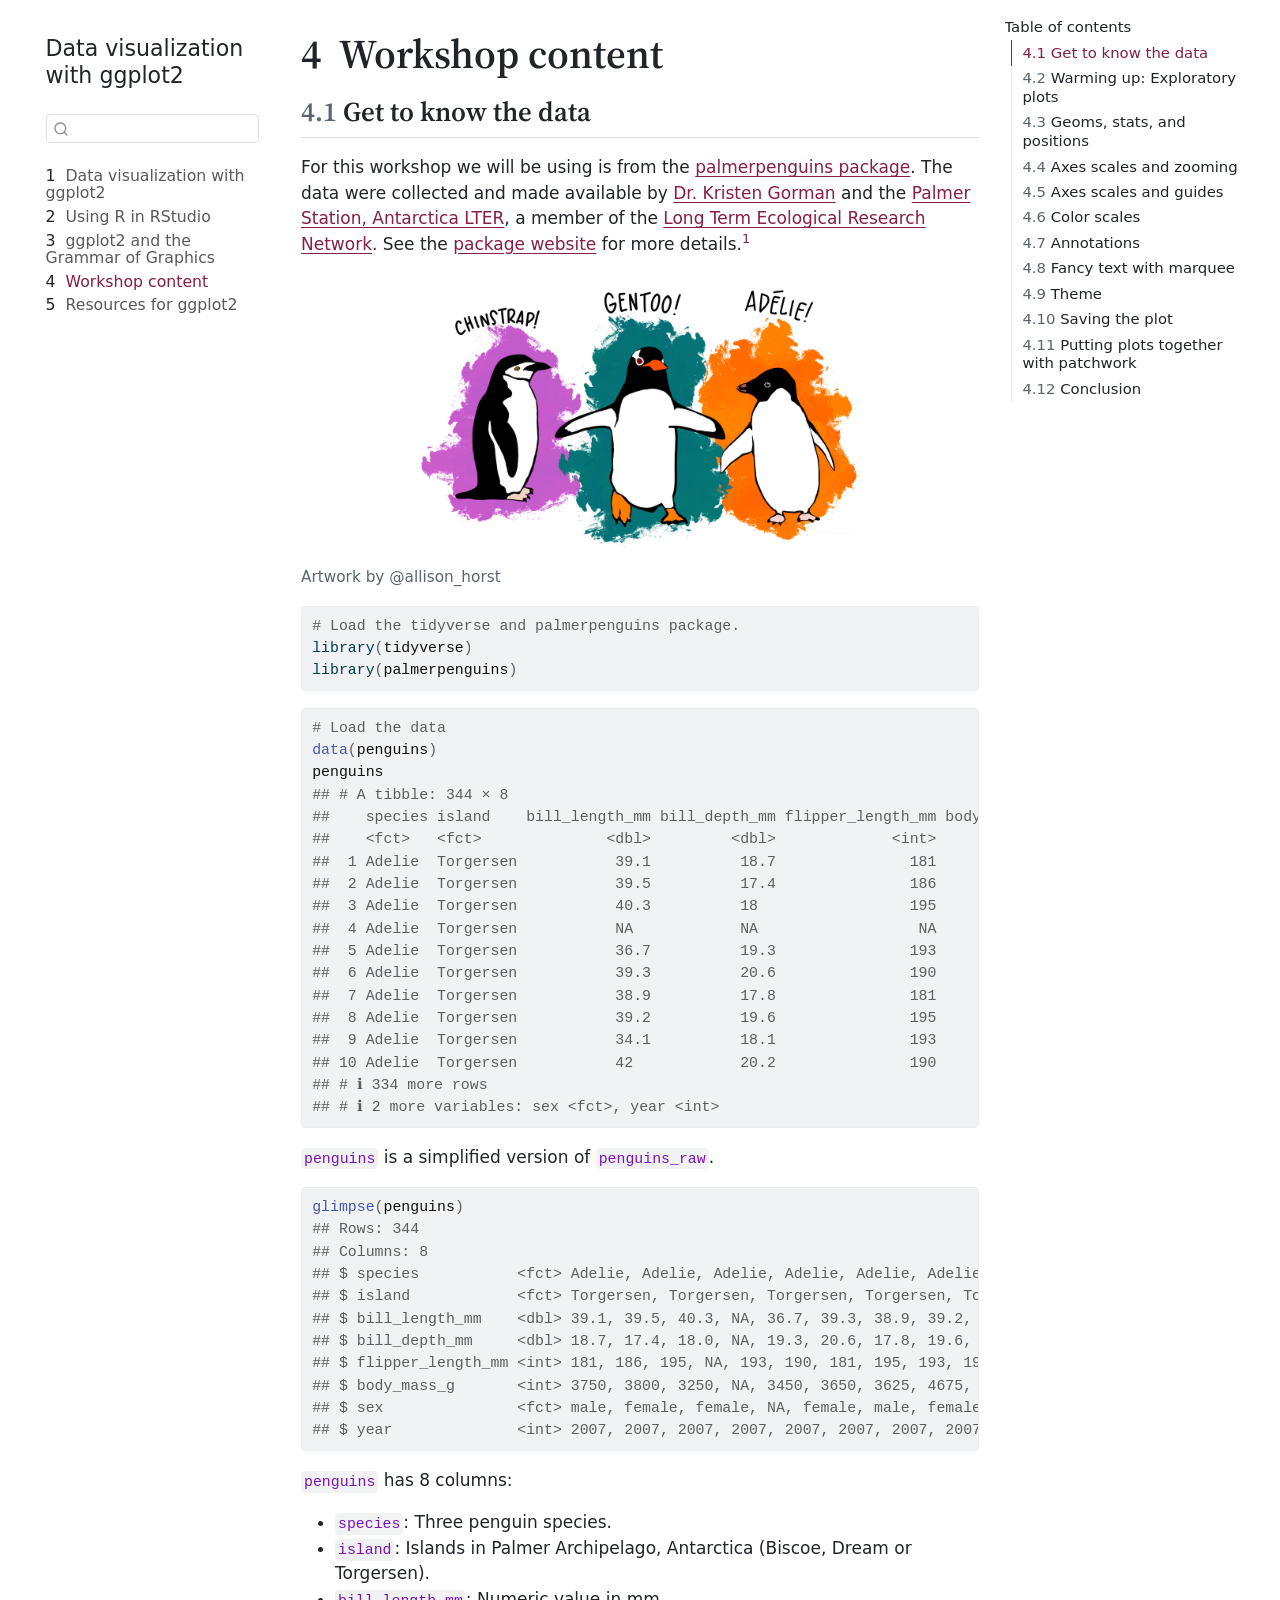
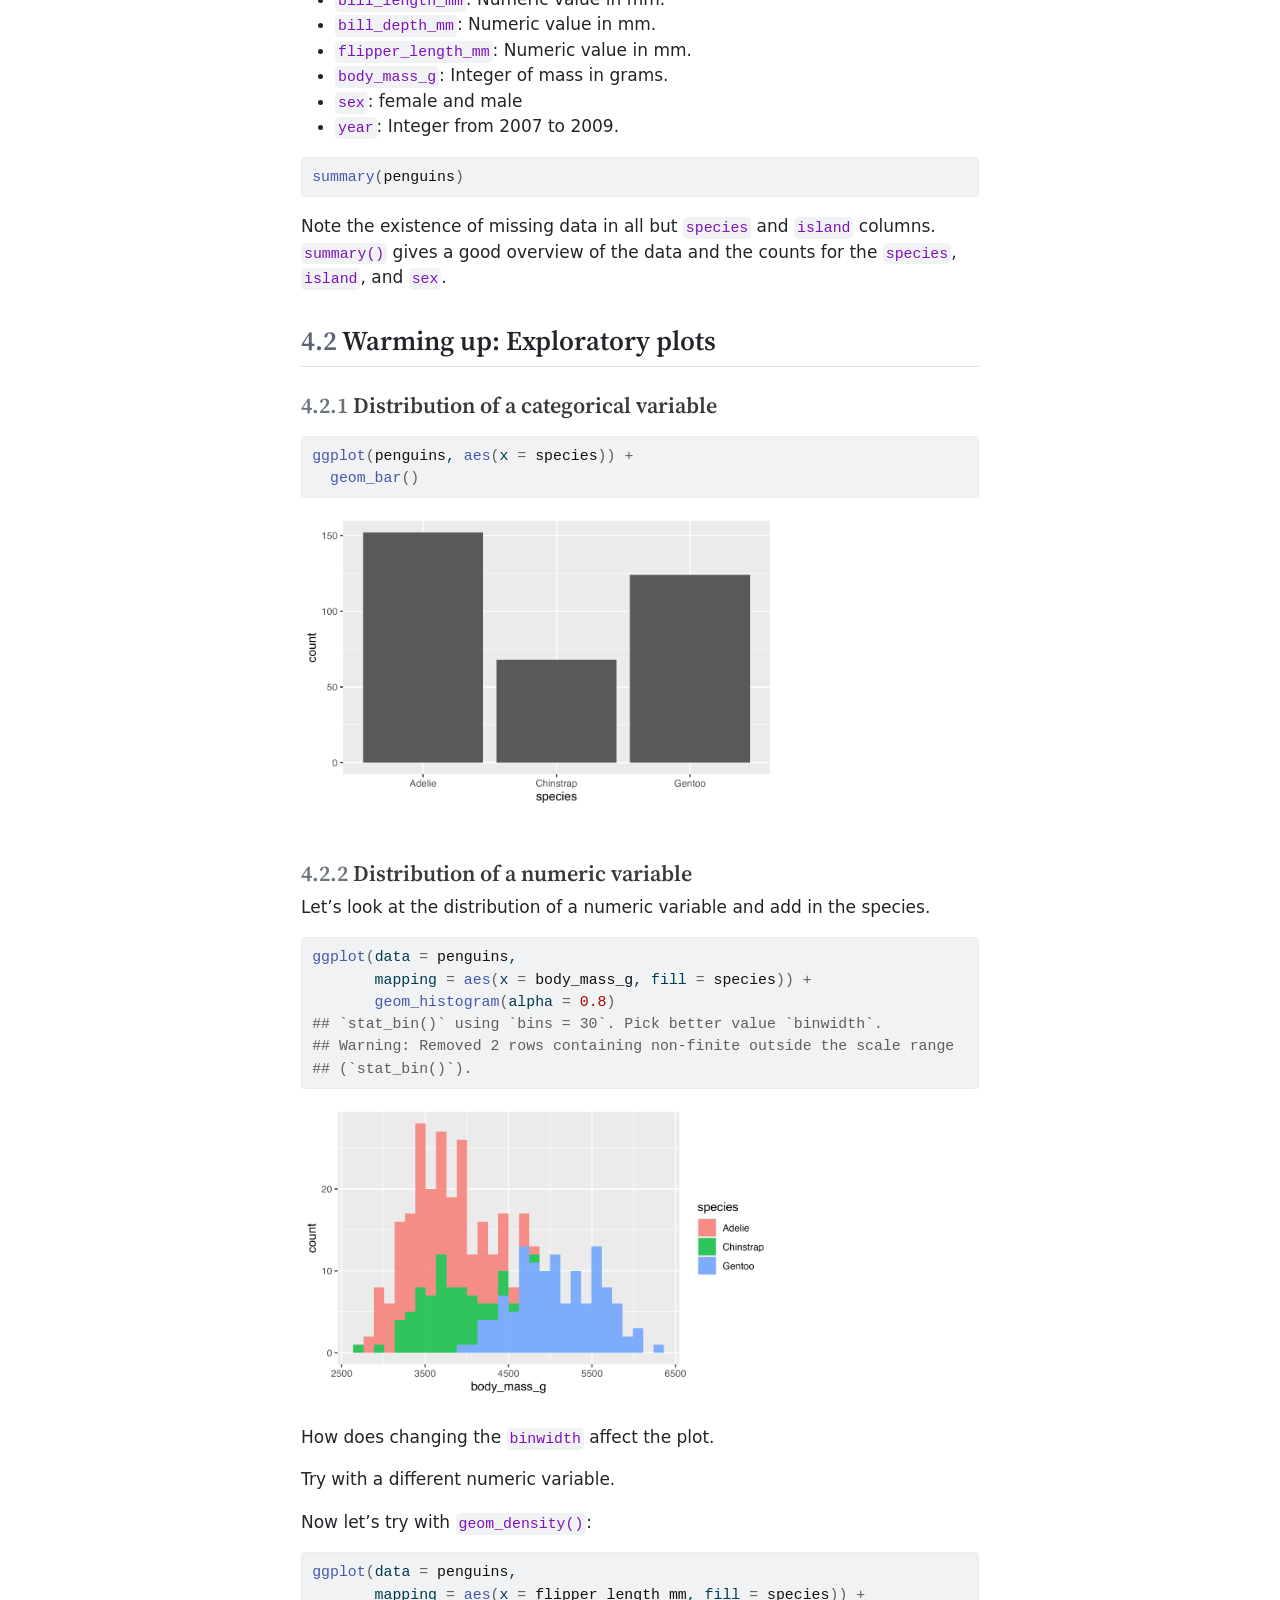
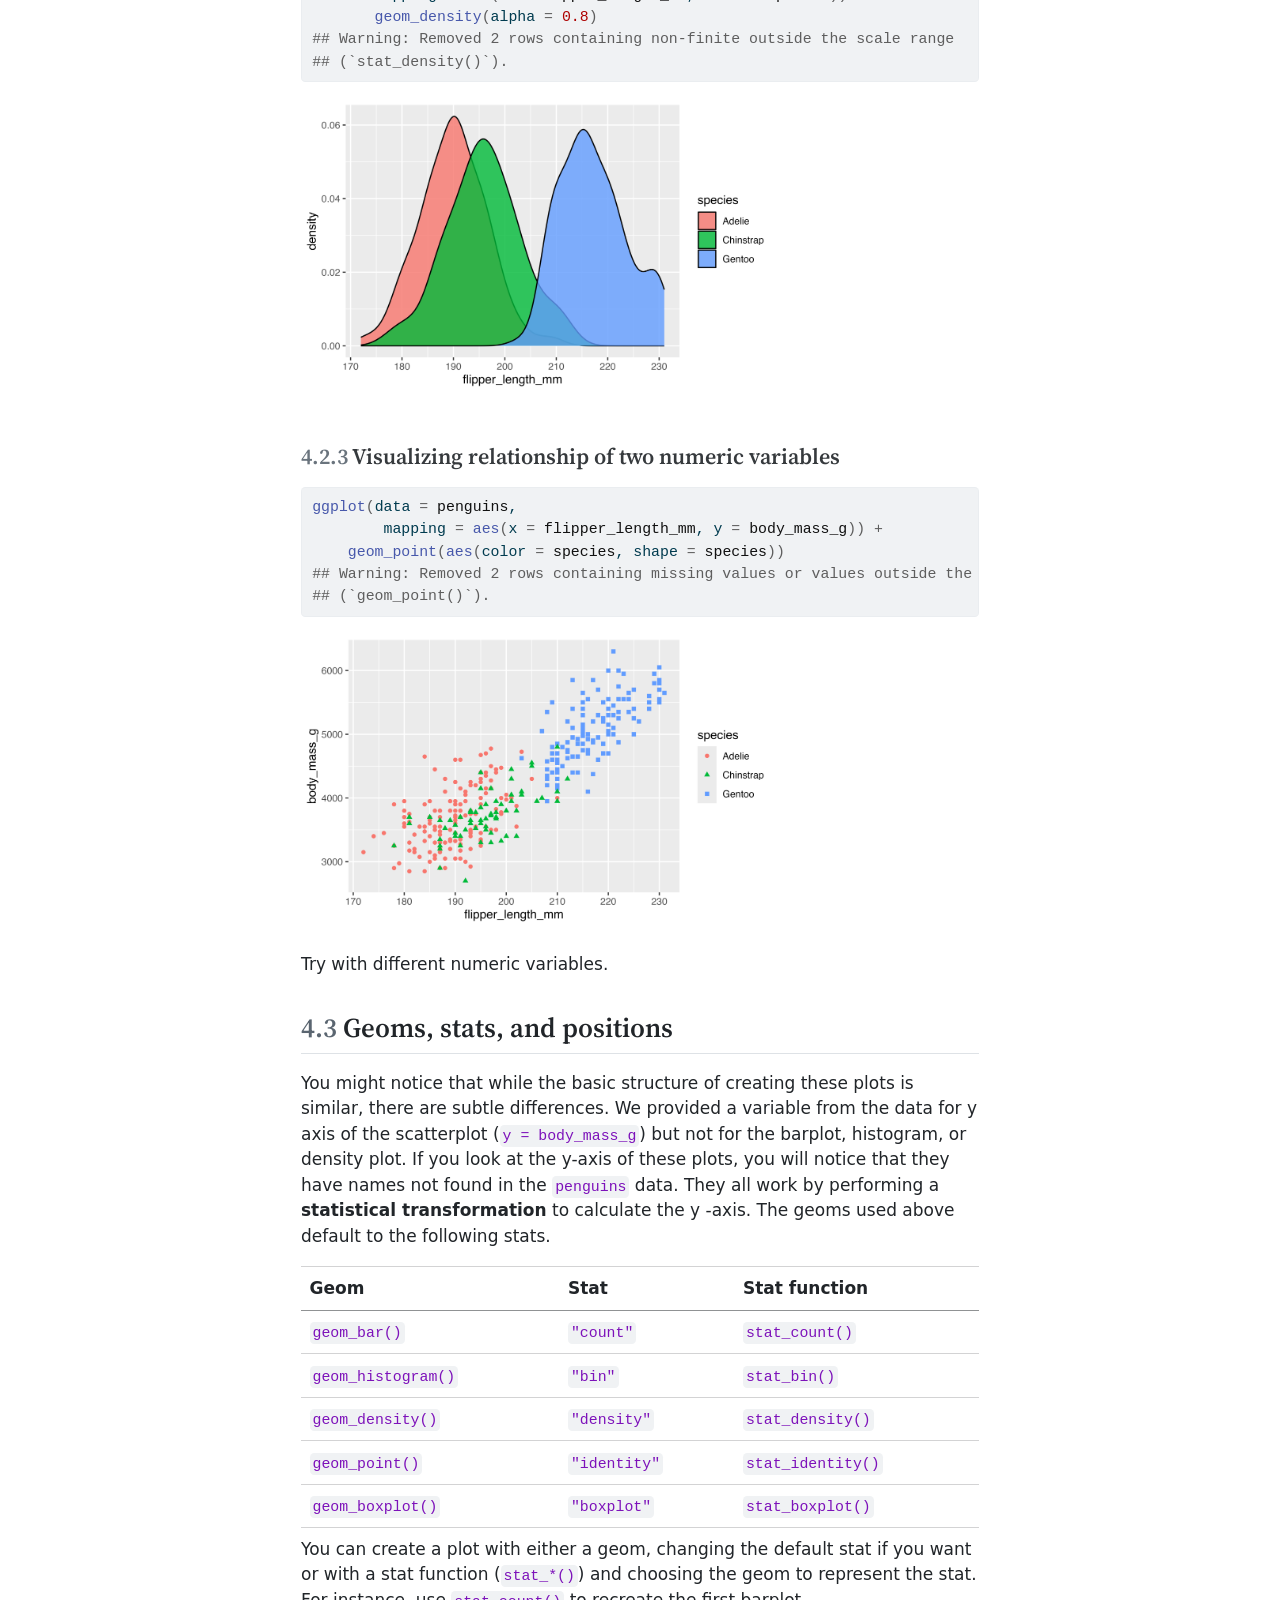
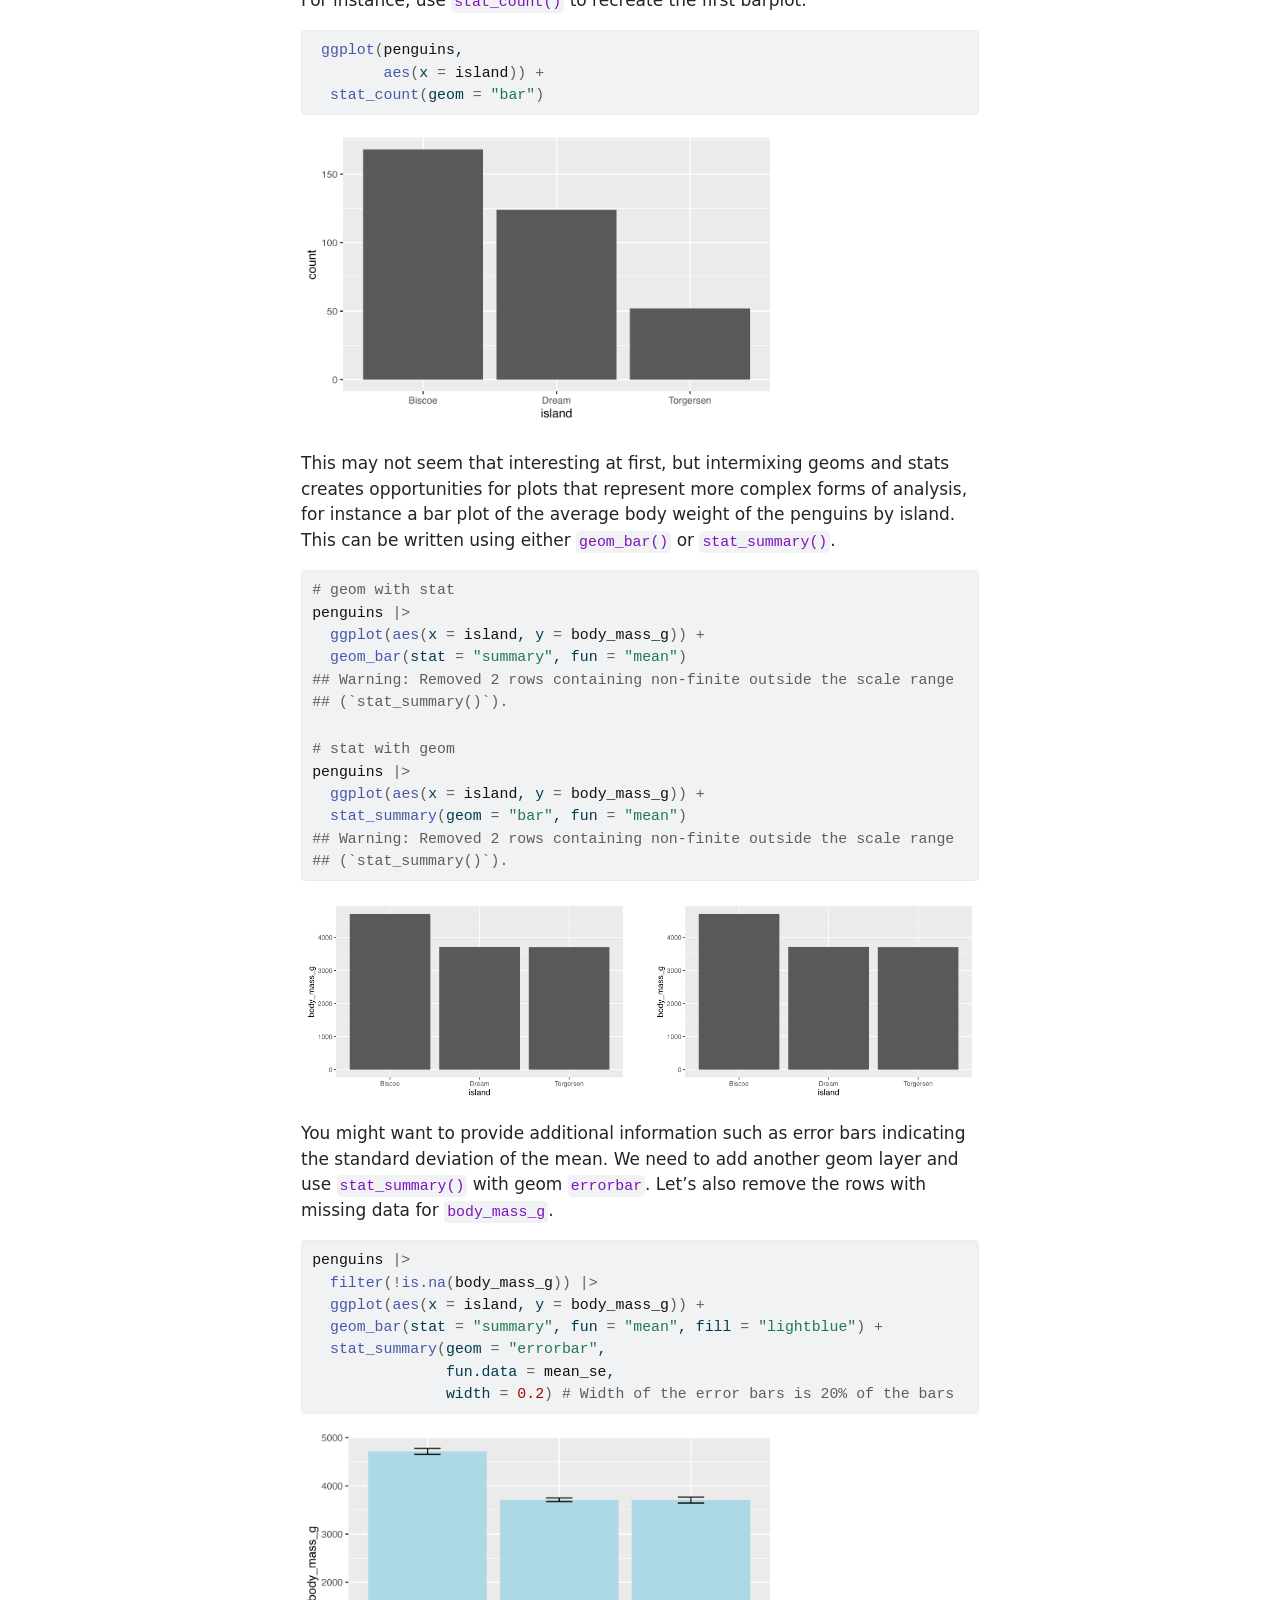
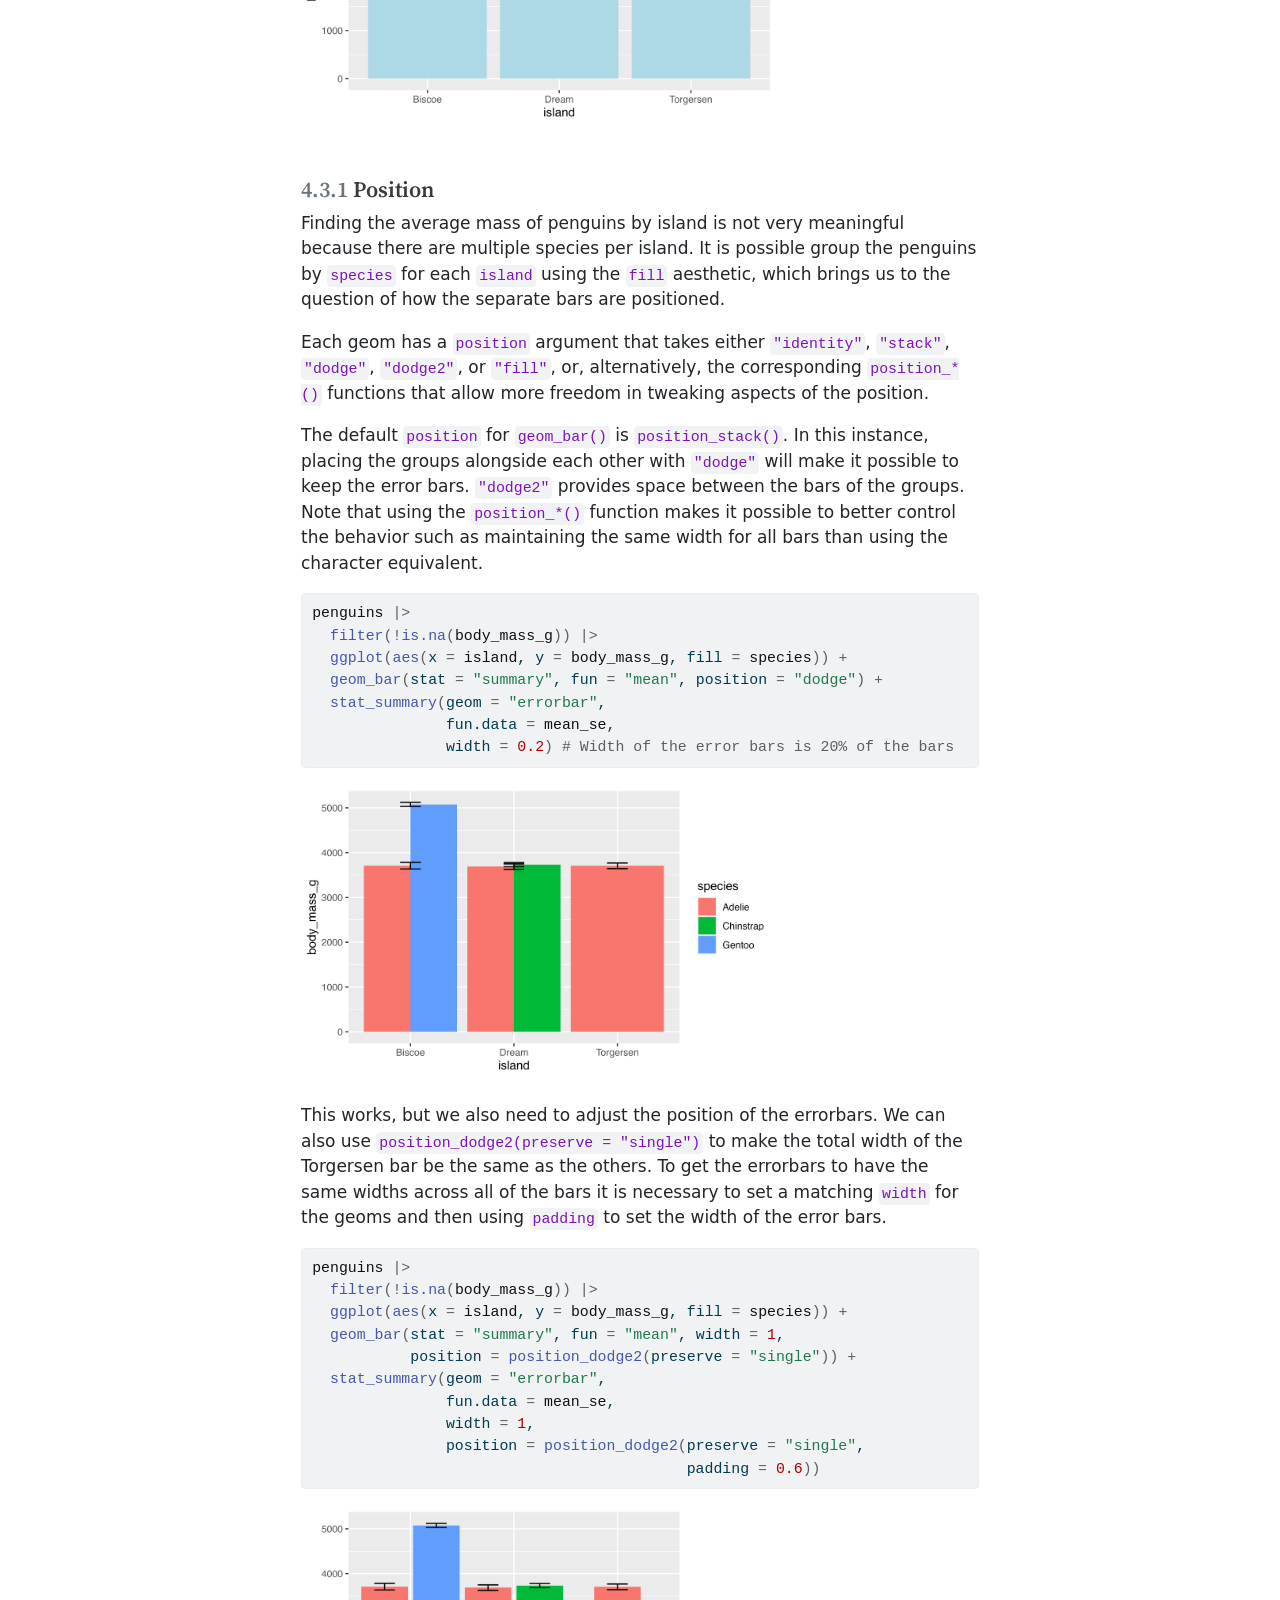
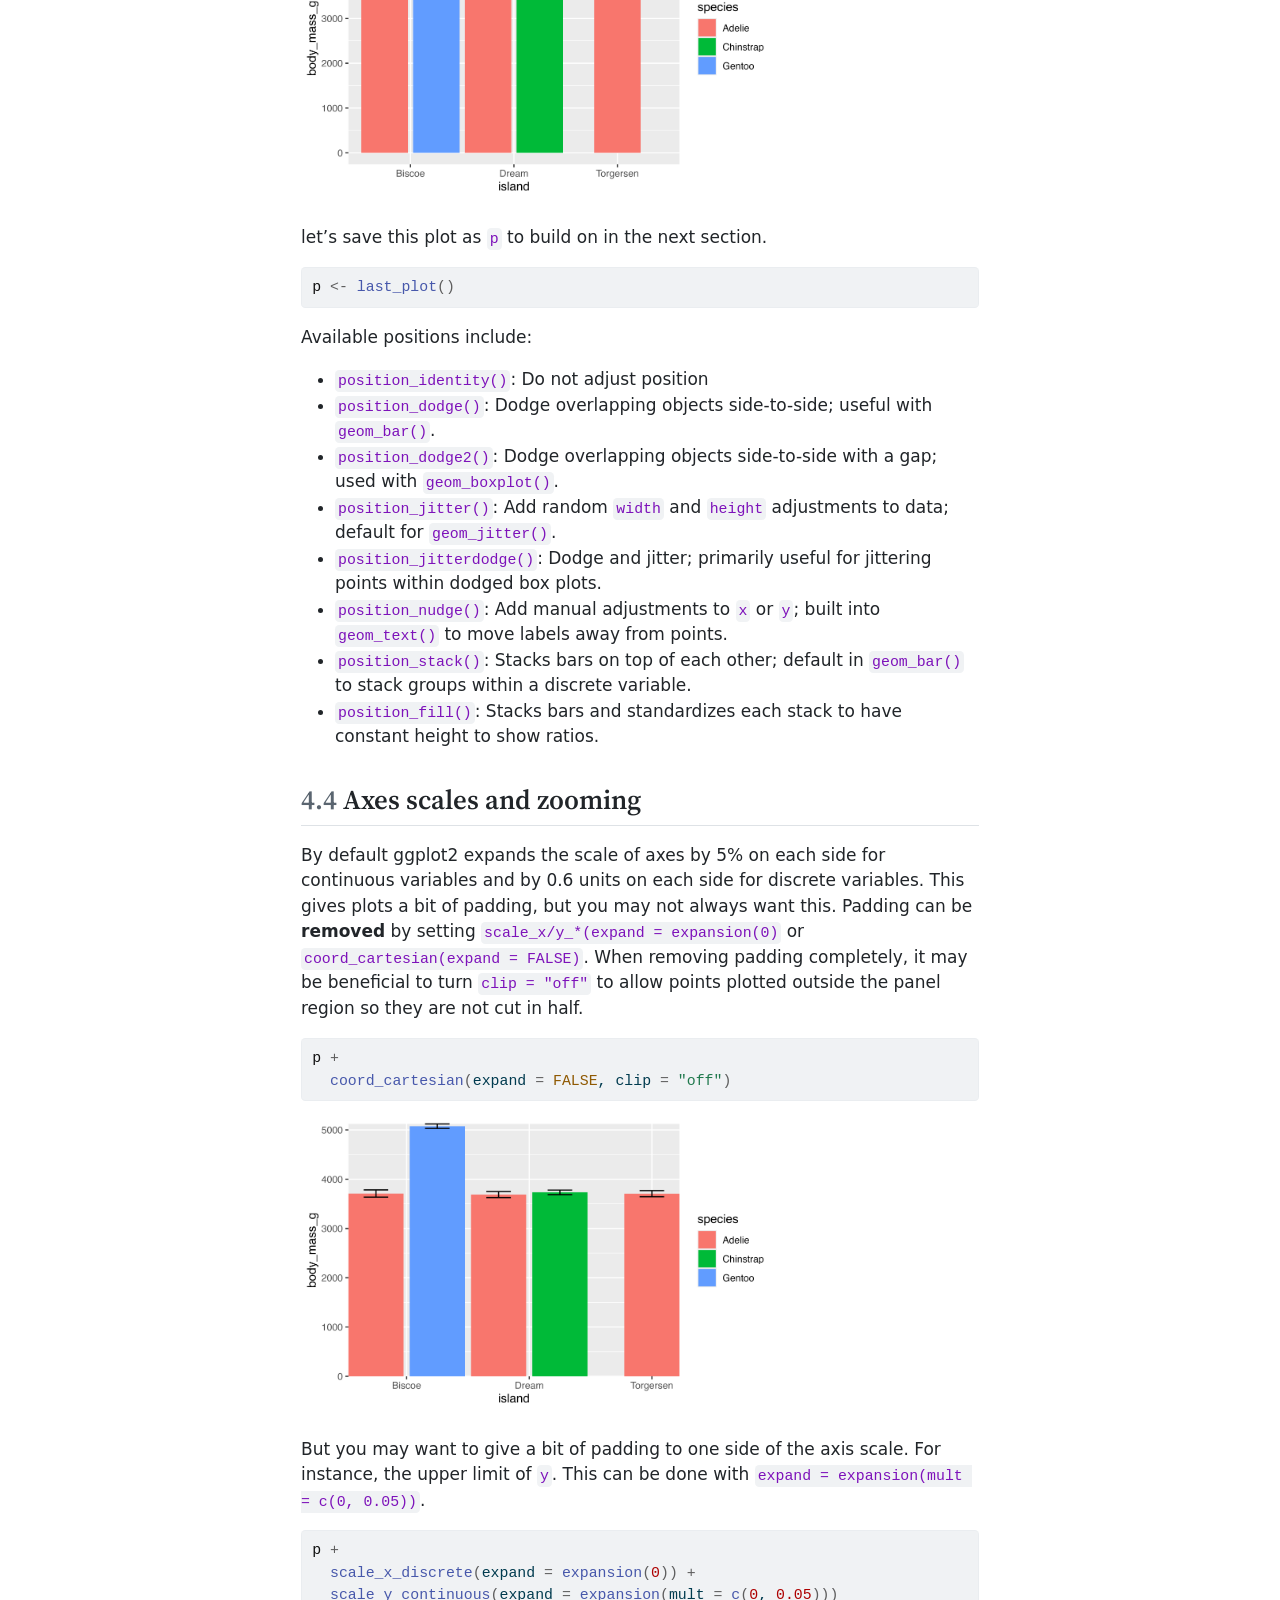
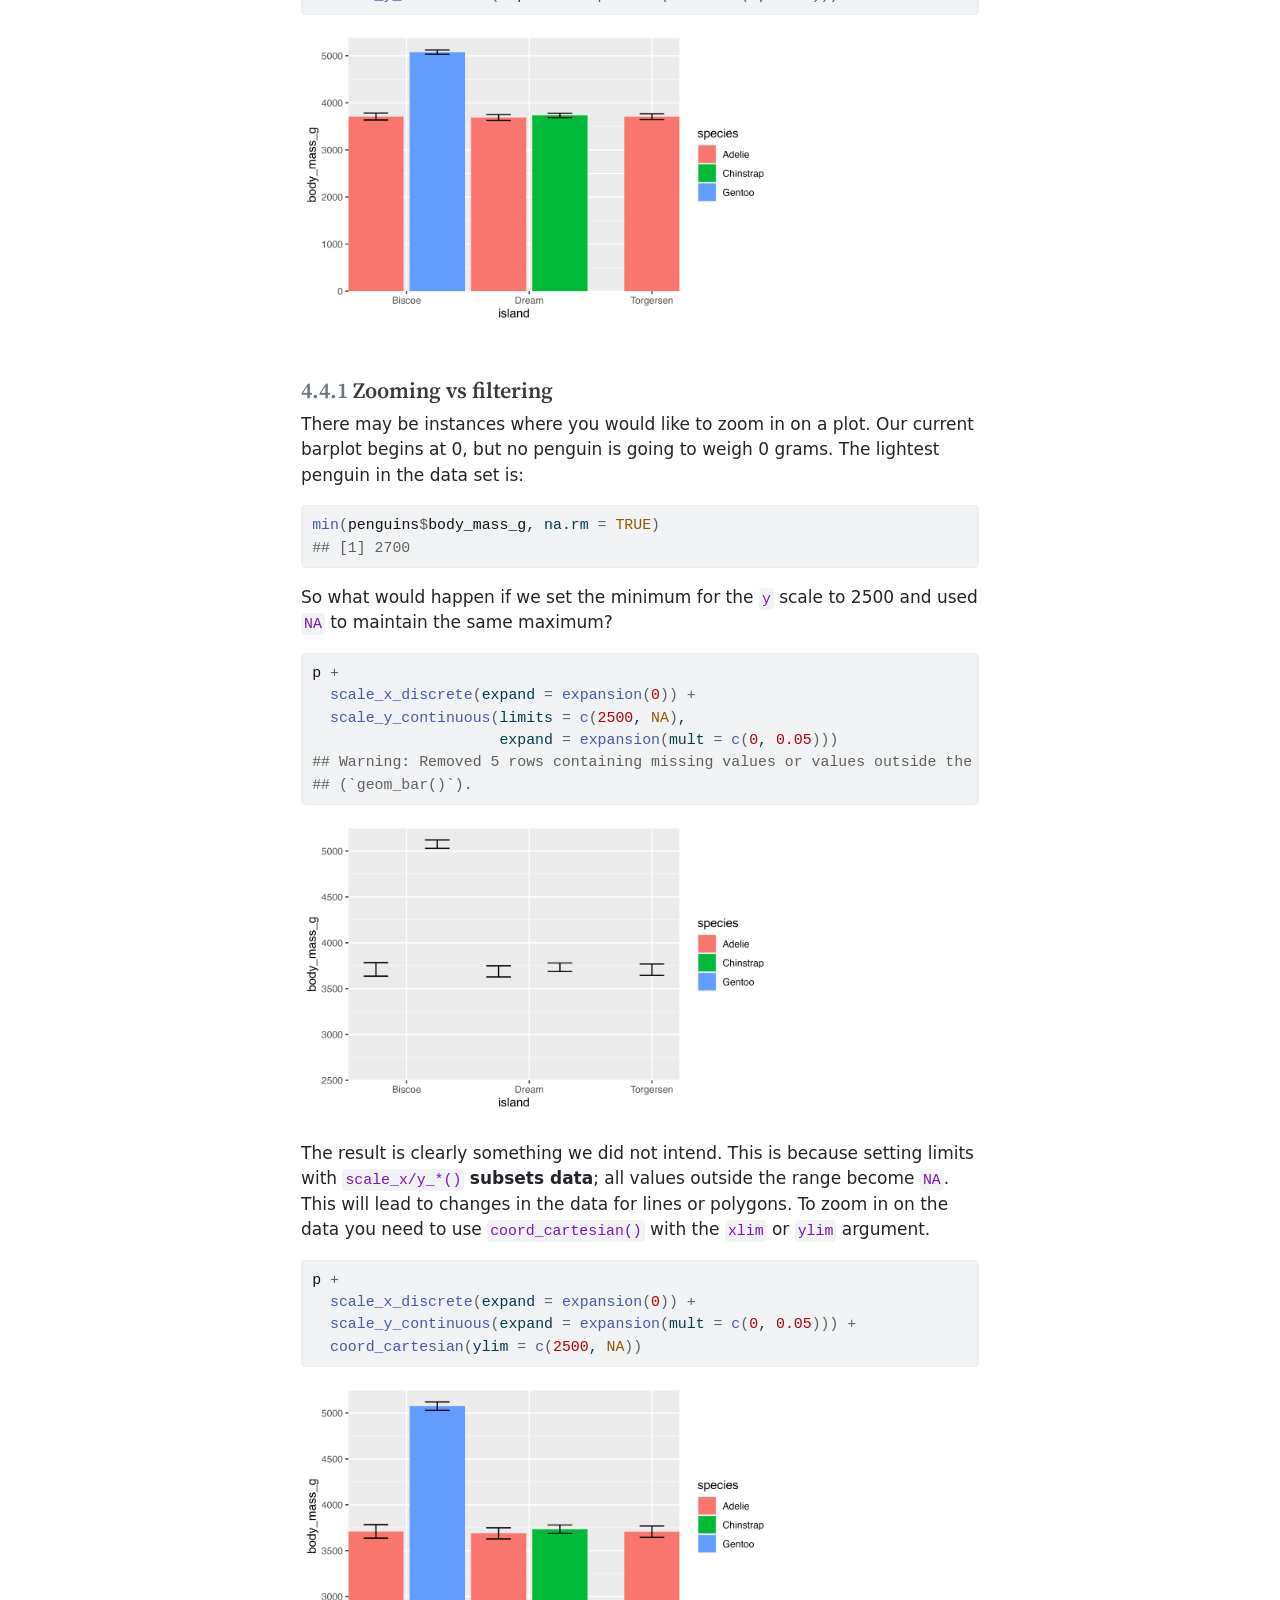
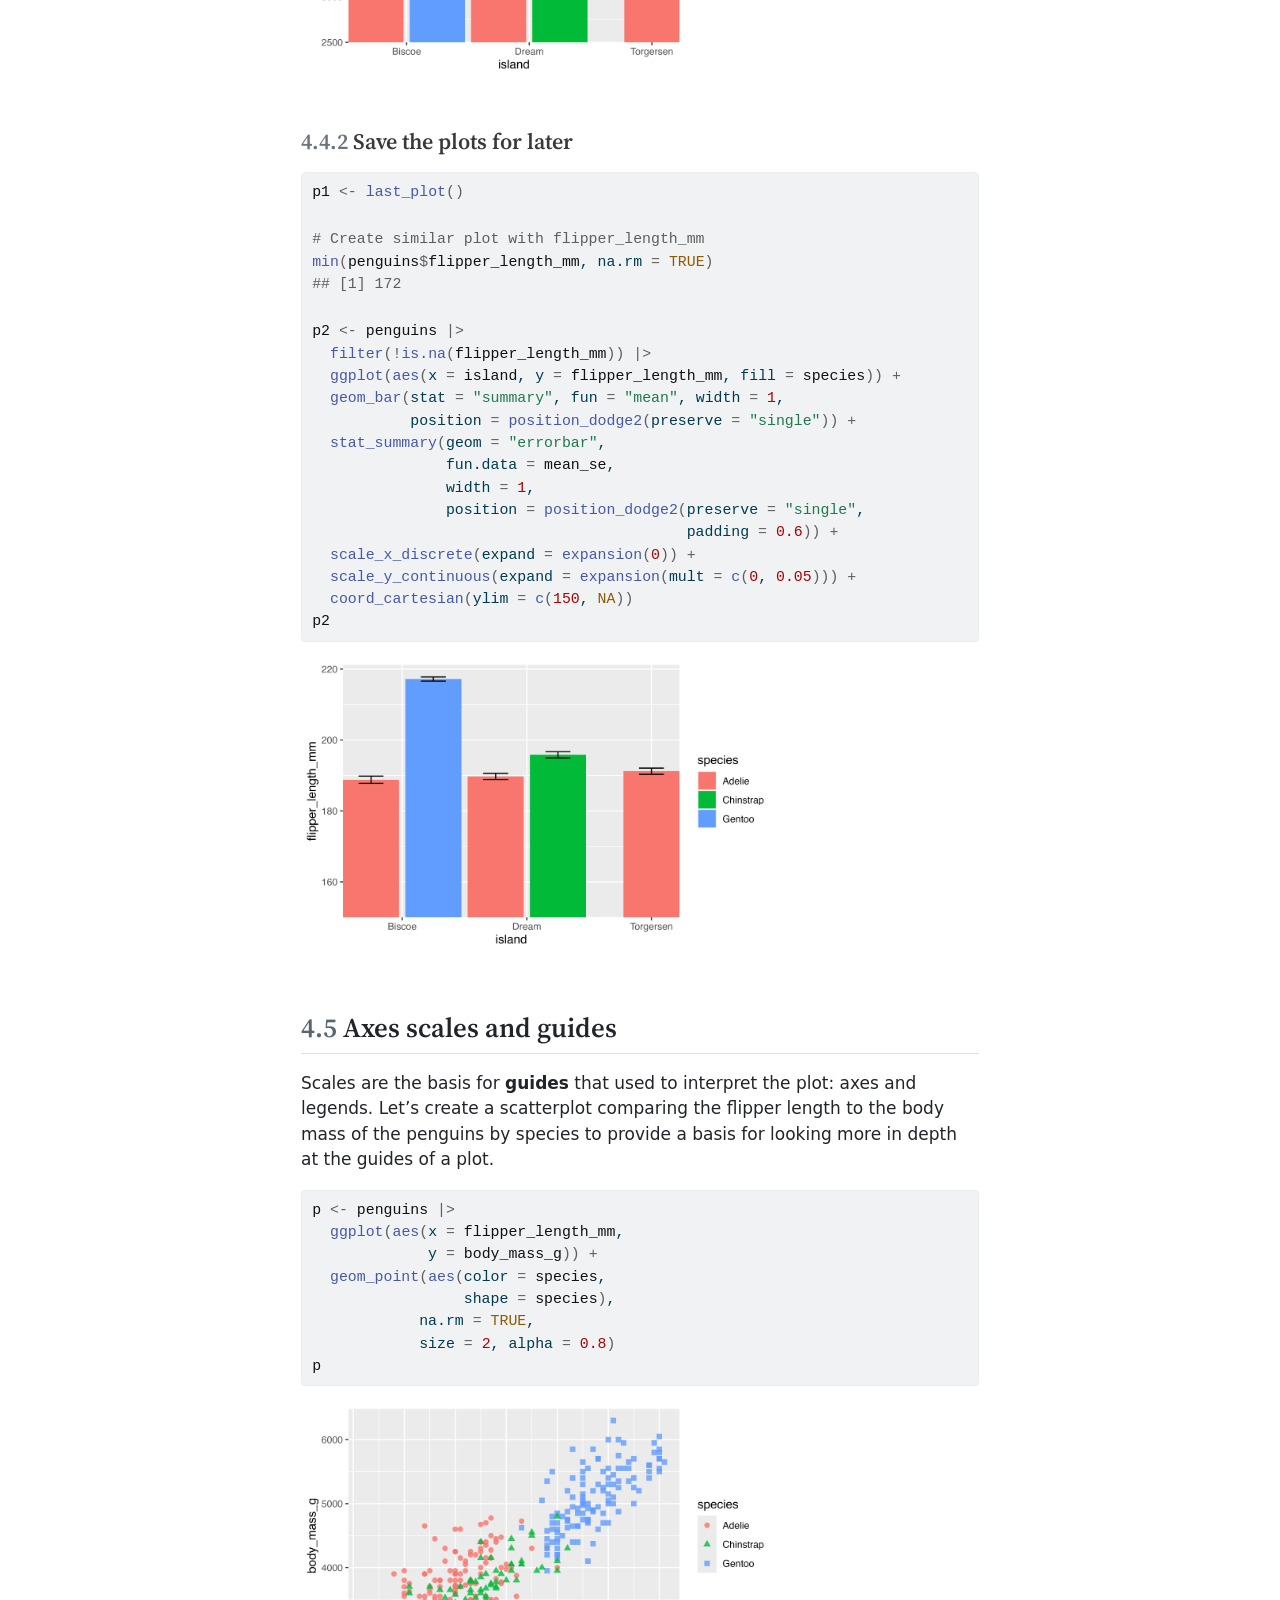
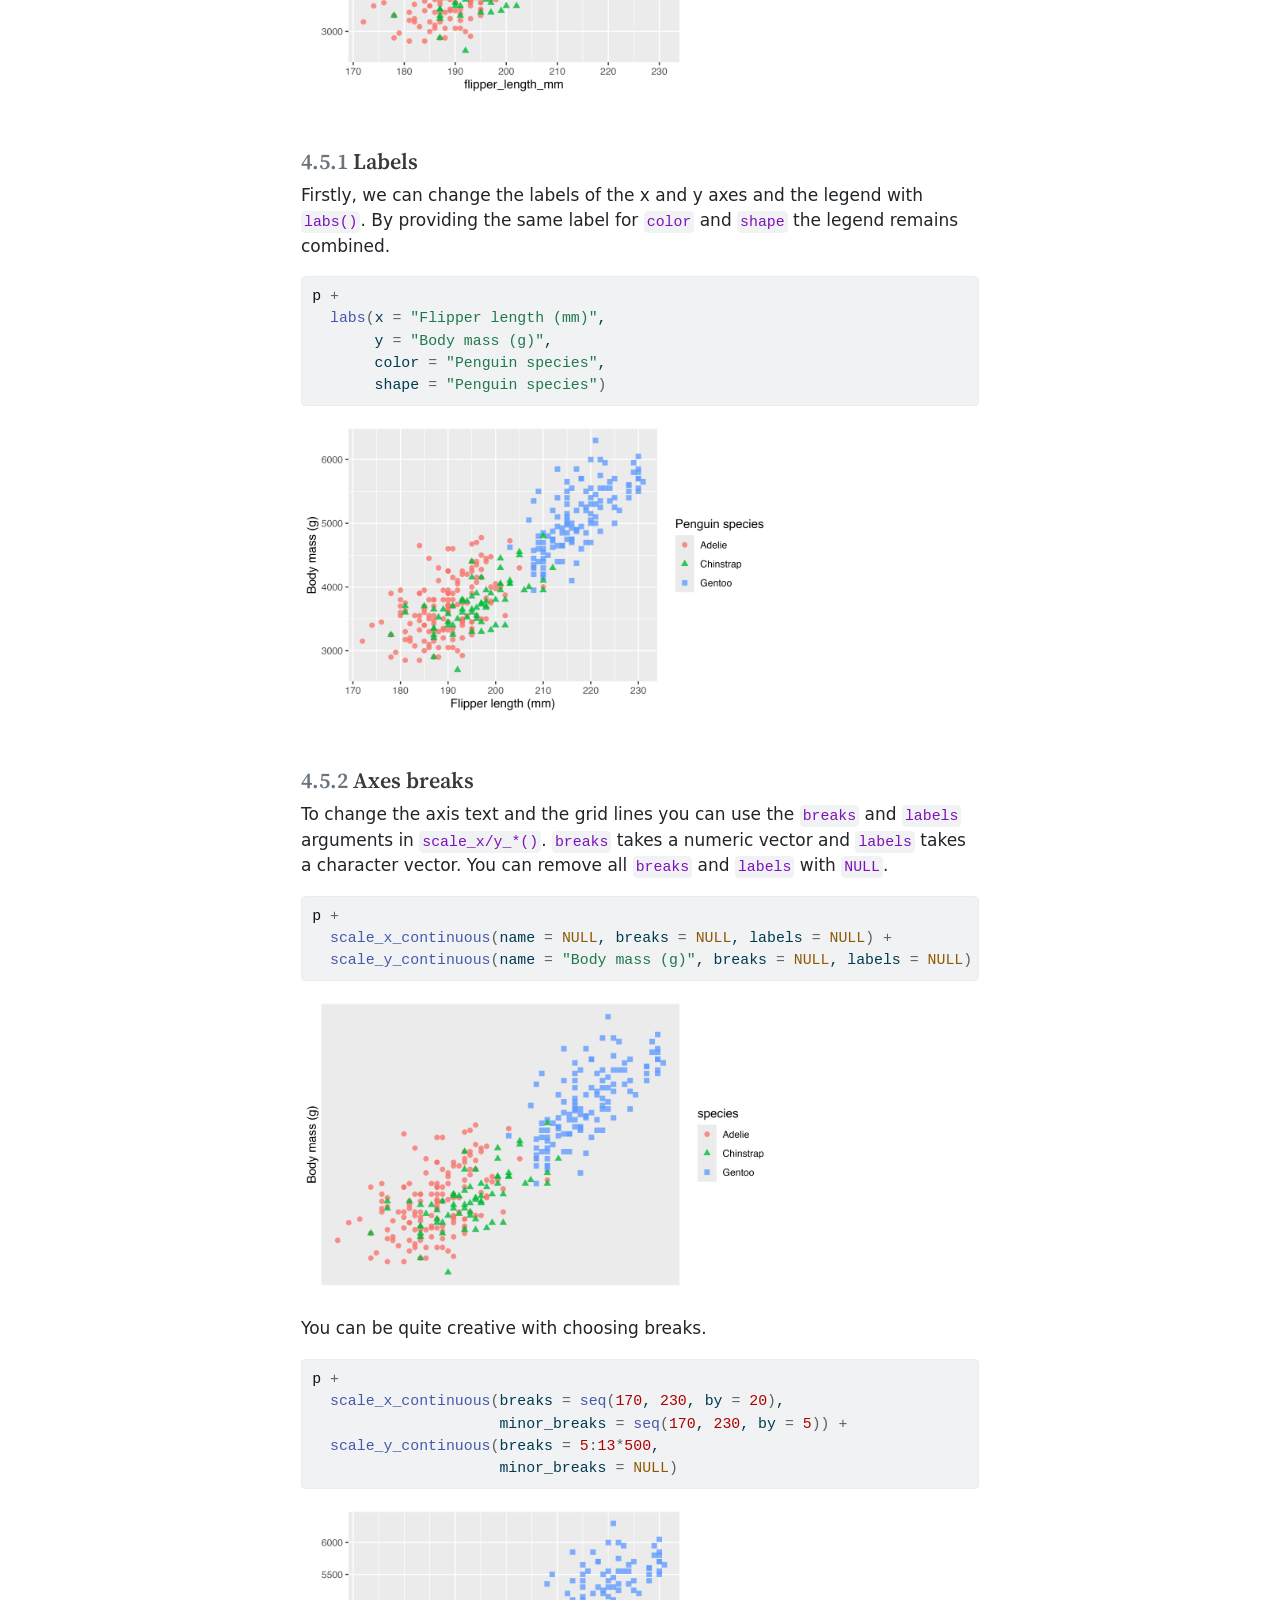
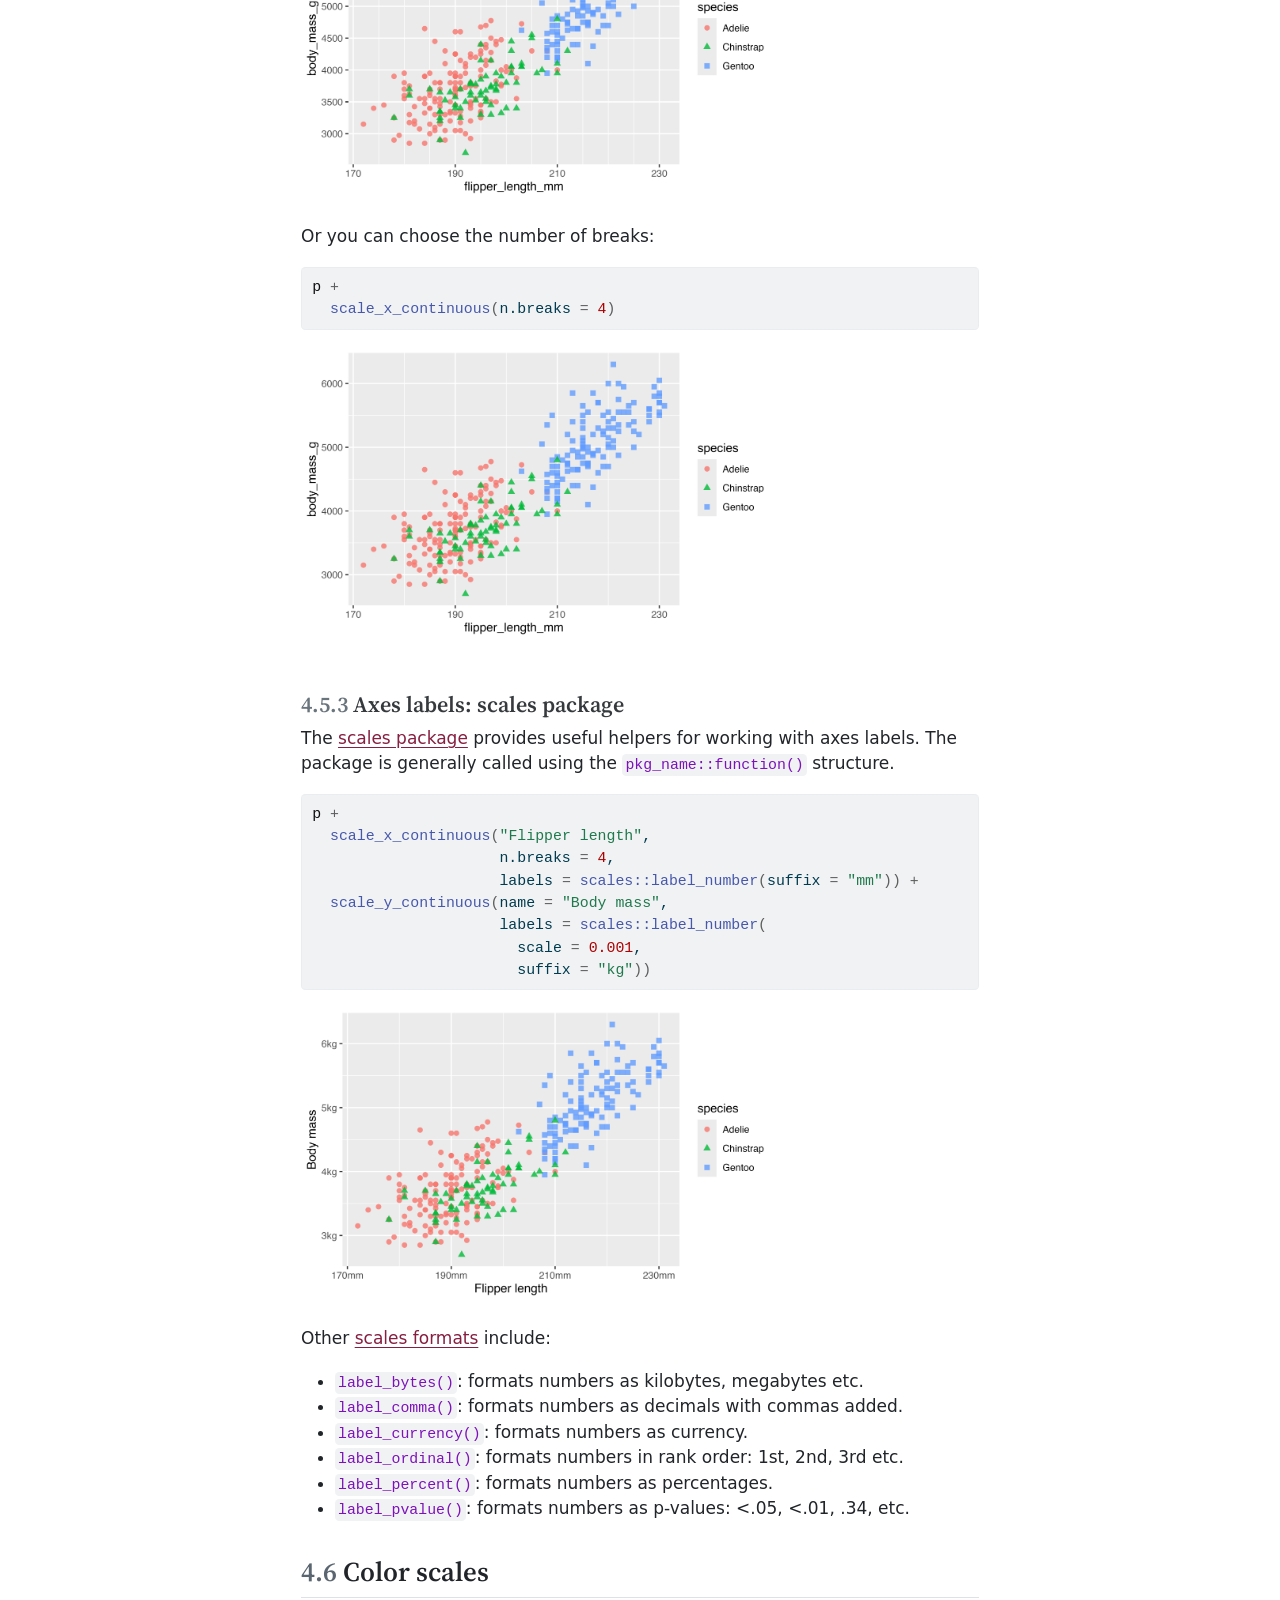
==== commit f6640566: "Built site for gh-pages" ====
--- a/content.html
+++ b/content.html
@@ -2,14 +2,20 @@
 <html xmlns="http://www.w3.org/1999/xhtml" lang="en" xml:lang="en"><head>
 <meta http-equiv="Content-Type" content="text/html; charset=UTF-8">
 <meta charset="utf-8">
-<meta name="generator" content="quarto-1.8.27">
+<meta name="generator" content="quarto-1.10.18">
 <meta name="viewport" content="width=device-width, initial-scale=1.0, user-scalable=yes">
 <title>4&nbsp; Workshop content – Data visualization with ggplot2</title>
 <style>
-code{white-space: pre-wrap;}
+/* Default styles provided by pandoc.
+** See https://pandoc.org/MANUAL.html#variables-for-html for config info.
+*/
 span.smallcaps{font-variant: small-caps;}
-div.columns{display: flex; gap: min(4vw, 1.5em);}
-div.column{flex: auto; overflow-x: auto;}
+div.columns{display: flex; gap: 1.5em;}
+div.column{flex: auto;}
+@media screen {
+div.columns{gap: min(4vw, 1.5em);}
+div.column{overflow-x: auto;}
+}
 div.hanging-indent{margin-left: 1.5em; text-indent: -1.5em;}
 ul.task-list{list-style: none;}
 ul.task-list li input[type="checkbox"] {
@@ -65,15 +71,14 @@
 <link href="./grammar-of-graphics.html" rel="prev">
 <script src="site_libs/quarto-html/quarto.js" type="module"></script>
 <script src="site_libs/quarto-html/tabsets/tabsets.js" type="module"></script>
-<script src="site_libs/quarto-html/axe/axe-check.js" type="module"></script>
 <script src="site_libs/quarto-html/popper.min.js"></script>
 <script src="site_libs/quarto-html/tippy.umd.min.js"></script>
 <script src="site_libs/quarto-html/anchor.min.js"></script>
 <link href="site_libs/quarto-html/tippy.css" rel="stylesheet">
-<link href="site_libs/quarto-html/quarto-syntax-highlighting-ed96de9b727972fe78a7b5d16c58bf87.css" rel="stylesheet" id="quarto-text-highlighting-styles">
+<link href="site_libs/quarto-html/quarto-syntax-highlighting-64a204ab8560d761af7679ceaba22944.css" rel="stylesheet" id="quarto-text-highlighting-styles">
 <script src="site_libs/bootstrap/bootstrap.min.js"></script>
 <link href="site_libs/bootstrap/bootstrap-icons.css" rel="stylesheet">
-<link href="site_libs/bootstrap/bootstrap-819e9ac62654b264625359d69f414092.min.css" rel="stylesheet" append-hash="true" id="quarto-bootstrap" data-mode="light"><script id="quarto-search-options" type="application/json">{
+<link href="site_libs/bootstrap/bootstrap-a212f82455aac3d592bf2a11bdd625f5.min.css" rel="stylesheet" append-hash="true" id="quarto-bootstrap" data-mode="light"><script id="quarto-search-options" type="application/json">{
   "location": "sidebar",
   "copy-button": false,
   "collapse-after": 3,
--- a/site_libs/quarto-html/quarto-syntax-highlighting-64a204ab8560d761af7679ceaba22944.css
+++ b/site_libs/quarto-html/quarto-syntax-highlighting-64a204ab8560d761af7679ceaba22944.css
@@ -0,0 +1,236 @@
+/* quarto syntax highlight colors */
+:root {
+  --quarto-hl-ot-color: #003B4F;
+  --quarto-hl-at-color: #657422;
+  --quarto-hl-ss-color: #20794D;
+  --quarto-hl-an-color: #5E5E5E;
+  --quarto-hl-fu-color: #4758AB;
+  --quarto-hl-st-color: #20794D;
+  --quarto-hl-cf-color: #003B4F;
+  --quarto-hl-op-color: #5E5E5E;
+  --quarto-hl-er-color: #AD0000;
+  --quarto-hl-bn-color: #AD0000;
+  --quarto-hl-al-color: #AD0000;
+  --quarto-hl-va-color: #111111;
+  --quarto-hl-bu-color: inherit;
+  --quarto-hl-ex-color: inherit;
+  --quarto-hl-pp-color: #AD0000;
+  --quarto-hl-in-color: #5E5E5E;
+  --quarto-hl-vs-color: #20794D;
+  --quarto-hl-wa-color: #5E5E5E;
+  --quarto-hl-do-color: #5E5E5E;
+  --quarto-hl-im-color: #00769E;
+  --quarto-hl-ch-color: #20794D;
+  --quarto-hl-dt-color: #AD0000;
+  --quarto-hl-fl-color: #AD0000;
+  --quarto-hl-co-color: #5E5E5E;
+  --quarto-hl-cv-color: #5E5E5E;
+  --quarto-hl-cn-color: #8f5902;
+  --quarto-hl-sc-color: #5E5E5E;
+  --quarto-hl-dv-color: #AD0000;
+  --quarto-hl-kw-color: #003B4F;
+}
+
+/* other quarto variables */
+:root {
+  --quarto-font-monospace: SFMono-Regular, Menlo, Monaco, Consolas, "Liberation Mono", "Courier New", monospace;
+}
+
+/* syntax highlight based on Pandoc's rules */
+pre > code.sourceCode > span {
+  color: #003B4F;
+}
+
+code.sourceCode > span {
+  color: #003B4F;
+}
+
+div.sourceCode,
+div.sourceCode pre.sourceCode {
+  color: #003B4F;
+}
+
+/* Normal */
+code span {
+  color: #003B4F;
+}
+
+/* Alert */
+code span.al {
+  color: #AD0000;
+  font-style: inherit;
+}
+
+/* Annotation */
+code span.an {
+  color: #5E5E5E;
+  font-style: inherit;
+}
+
+/* Attribute */
+code span.at {
+  color: #657422;
+  font-style: inherit;
+}
+
+/* BaseN */
+code span.bn {
+  color: #AD0000;
+  font-style: inherit;
+}
+
+/* BuiltIn */
+code span.bu {
+  font-style: inherit;
+}
+
+/* ControlFlow */
+code span.cf {
+  color: #003B4F;
+  font-weight: bold;
+  font-style: inherit;
+}
+
+/* Char */
+code span.ch {
+  color: #20794D;
+  font-style: inherit;
+}
+
+/* Constant */
+code span.cn {
+  color: #8f5902;
+  font-style: inherit;
+}
+
+/* Comment */
+code span.co {
+  color: #5E5E5E;
+  font-style: inherit;
+}
+
+/* CommentVar */
+code span.cv {
+  color: #5E5E5E;
+  font-style: italic;
+}
+
+/* Documentation */
+code span.do {
+  color: #5E5E5E;
+  font-style: italic;
+}
+
+/* DataType */
+code span.dt {
+  color: #AD0000;
+  font-style: inherit;
+}
+
+/* DecVal */
+code span.dv {
+  color: #AD0000;
+  font-style: inherit;
+}
+
+/* Error */
+code span.er {
+  color: #AD0000;
+  font-style: inherit;
+}
+
+/* Extension */
+code span.ex {
+  font-style: inherit;
+}
+
+/* Float */
+code span.fl {
+  color: #AD0000;
+  font-style: inherit;
+}
+
+/* Function */
+code span.fu {
+  color: #4758AB;
+  font-style: inherit;
+}
+
+/* Import */
+code span.im {
+  color: #00769E;
+  font-style: inherit;
+}
+
+/* Information */
+code span.in {
+  color: #5E5E5E;
+  font-style: inherit;
+}
+
+/* Keyword */
+code span.kw {
+  color: #003B4F;
+  font-weight: bold;
+  font-style: inherit;
+}
+
+/* Operator */
+code span.op {
+  color: #5E5E5E;
+  font-style: inherit;
+}
+
+/* Other */
+code span.ot {
+  color: #003B4F;
+  font-style: inherit;
+}
+
+/* Preprocessor */
+code span.pp {
+  color: #AD0000;
+  font-style: inherit;
+}
+
+/* SpecialChar */
+code span.sc {
+  color: #5E5E5E;
+  font-style: inherit;
+}
+
+/* SpecialString */
+code span.ss {
+  color: #20794D;
+  font-style: inherit;
+}
+
+/* String */
+code span.st {
+  color: #20794D;
+  font-style: inherit;
+}
+
+/* Variable */
+code span.va {
+  color: #111111;
+  font-style: inherit;
+}
+
+/* VerbatimString */
+code span.vs {
+  color: #20794D;
+  font-style: inherit;
+}
+
+/* Warning */
+code span.wa {
+  color: #5E5E5E;
+  font-style: italic;
+}
+
+.prevent-inlining {
+  content: "</";
+}
+
+/*# sourceMappingURL=9d8d5bb603a83b8298b89080a598c93b.css.map */
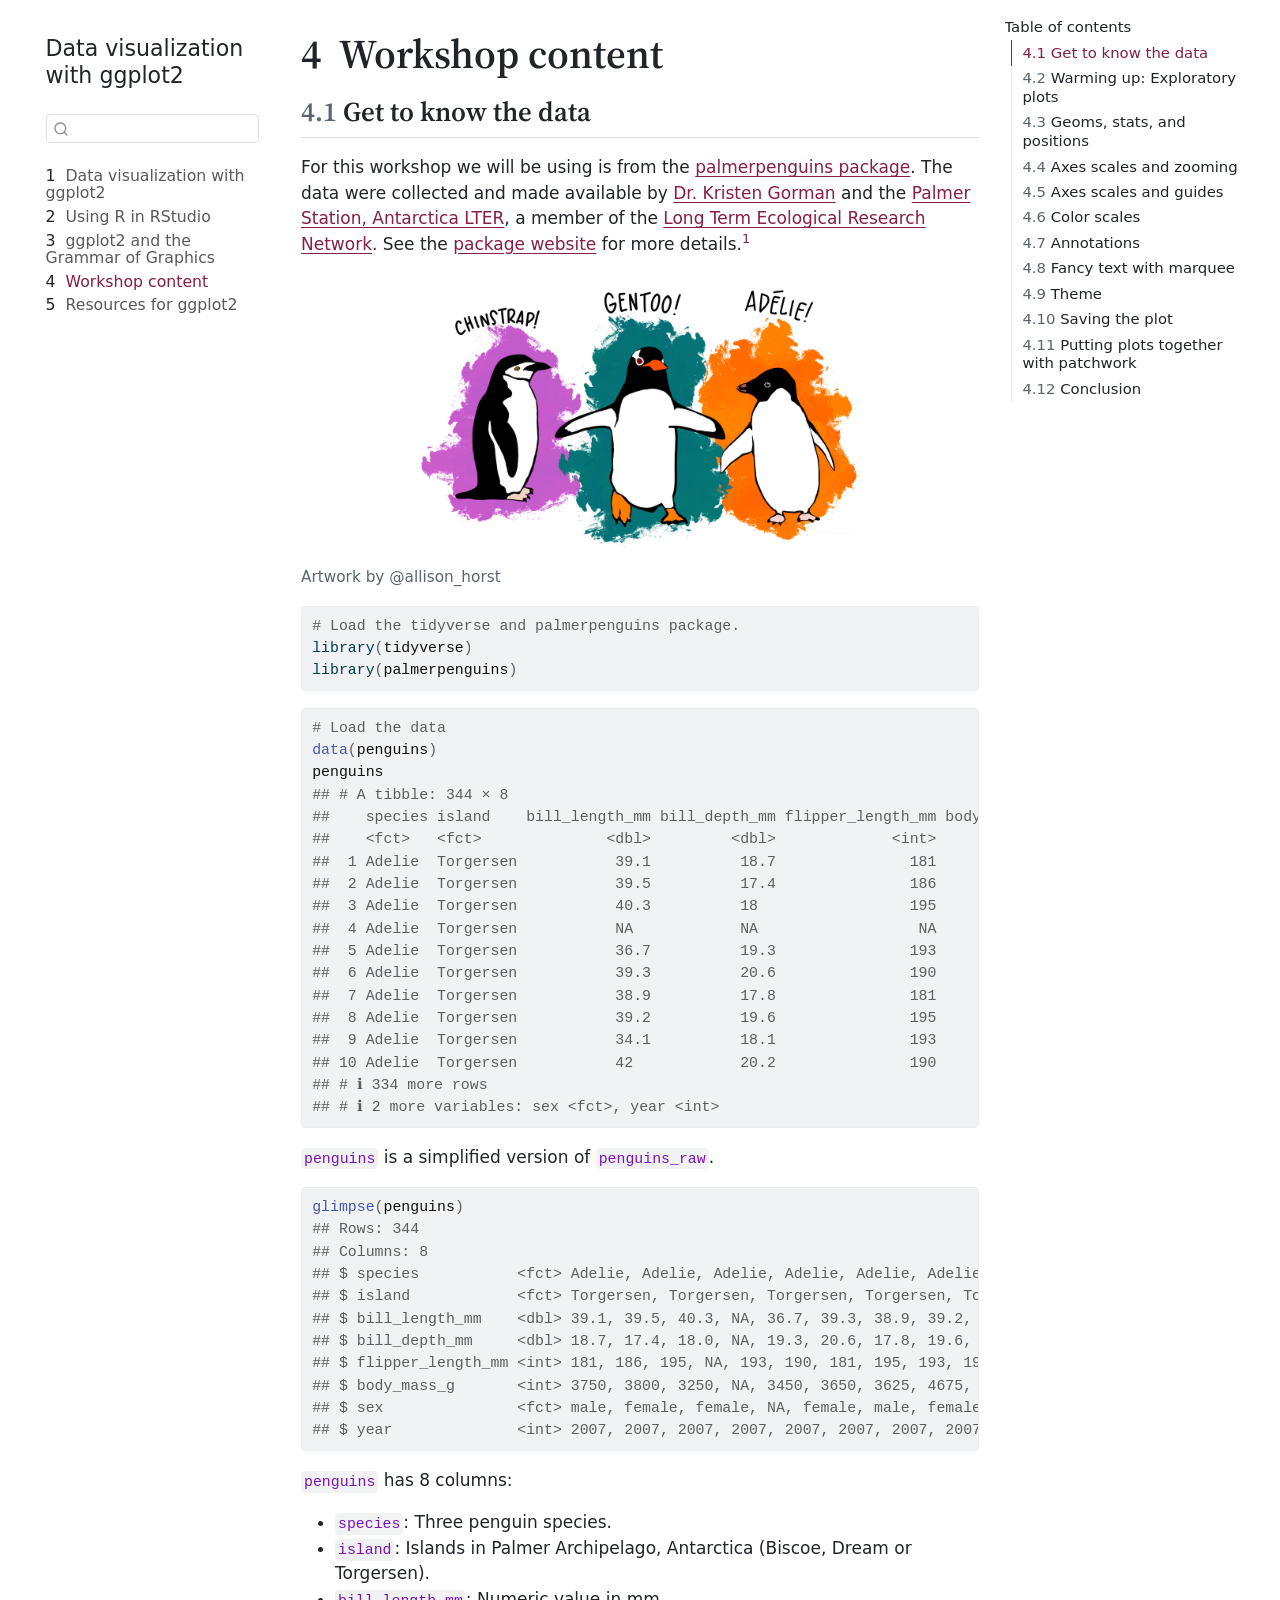
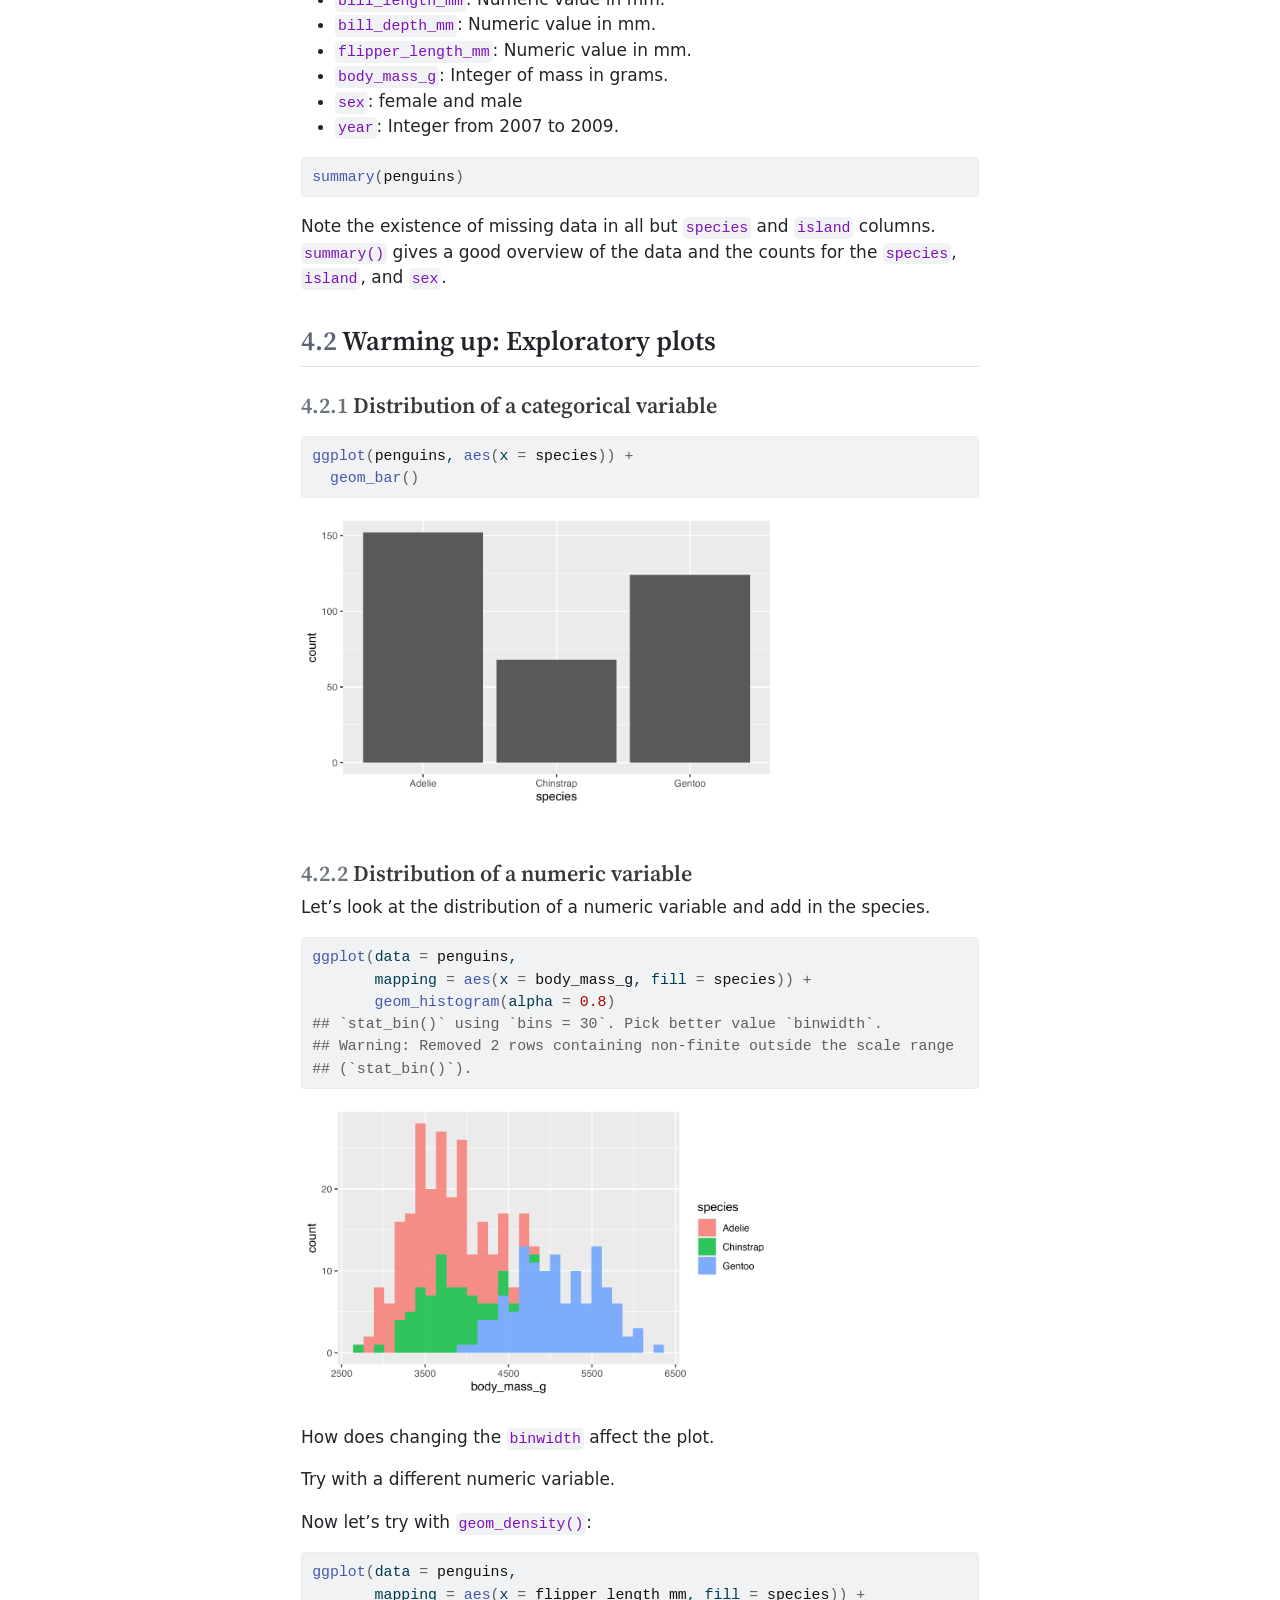
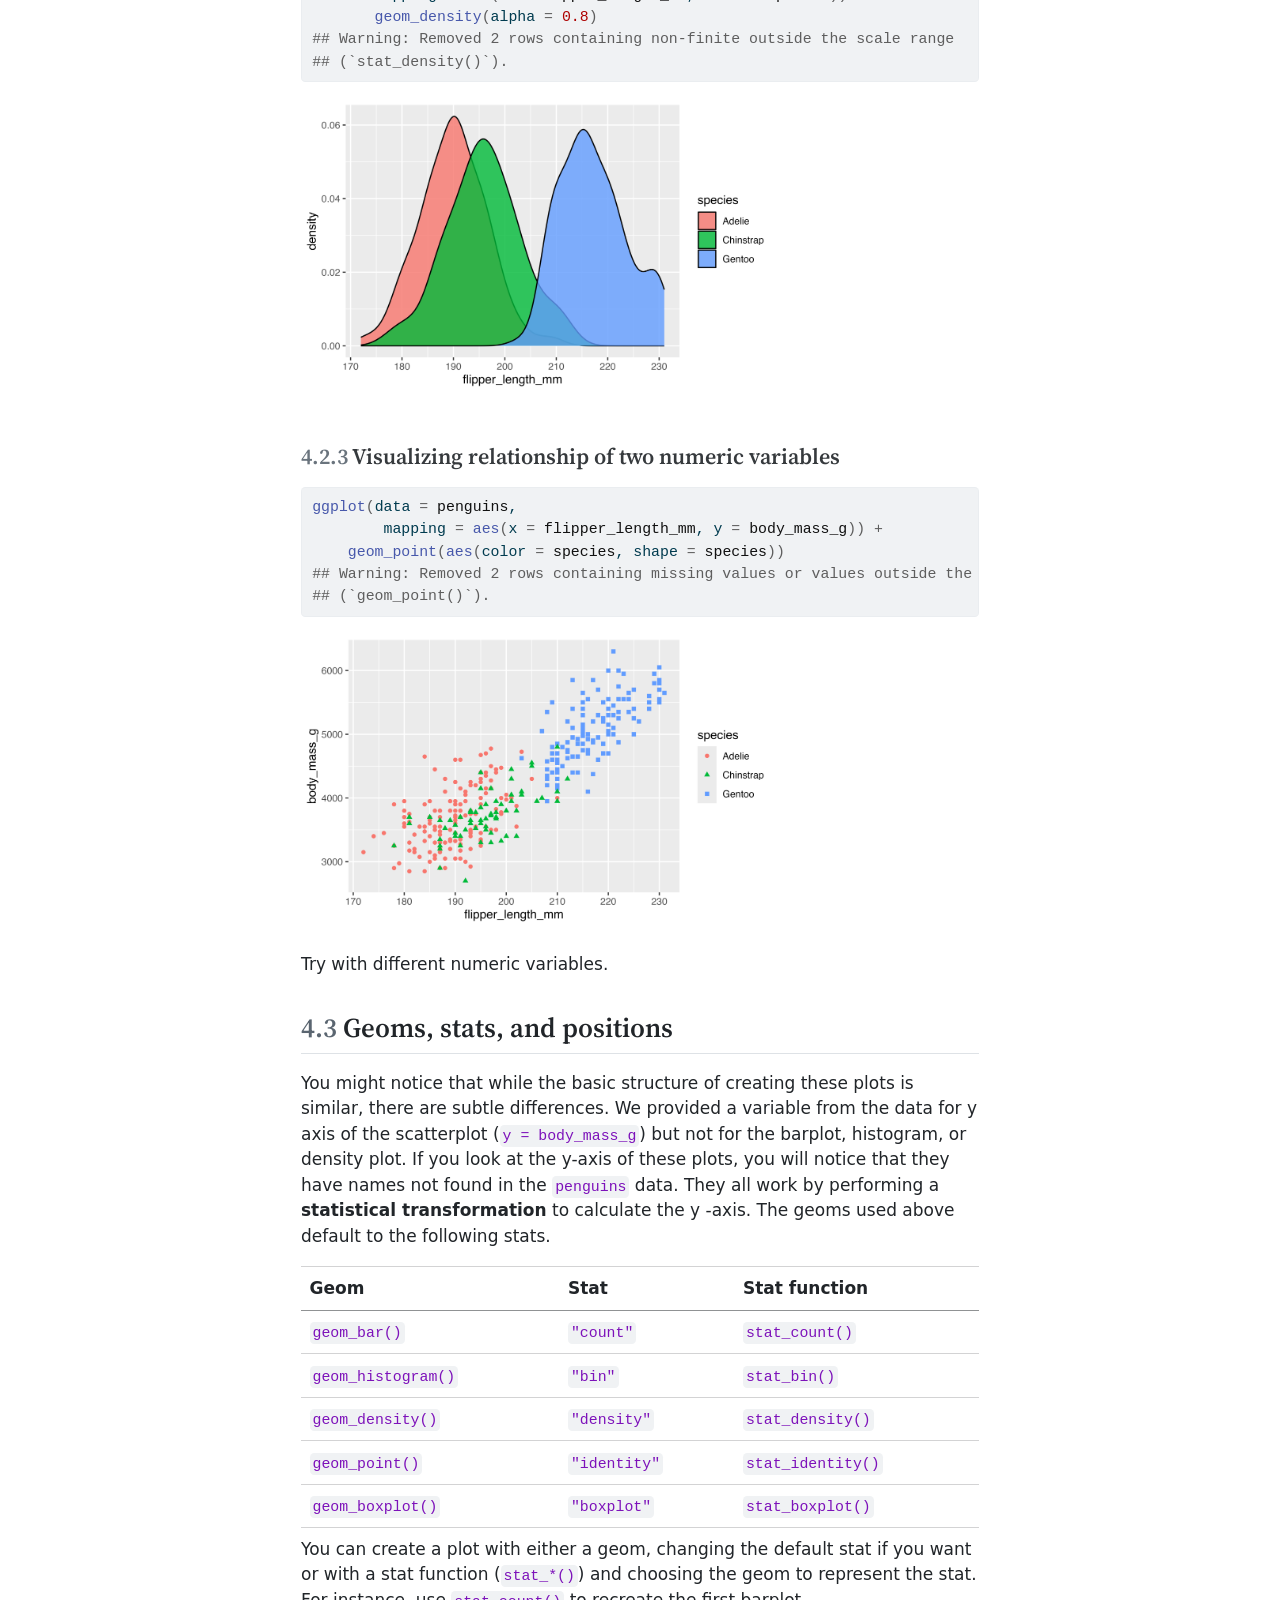
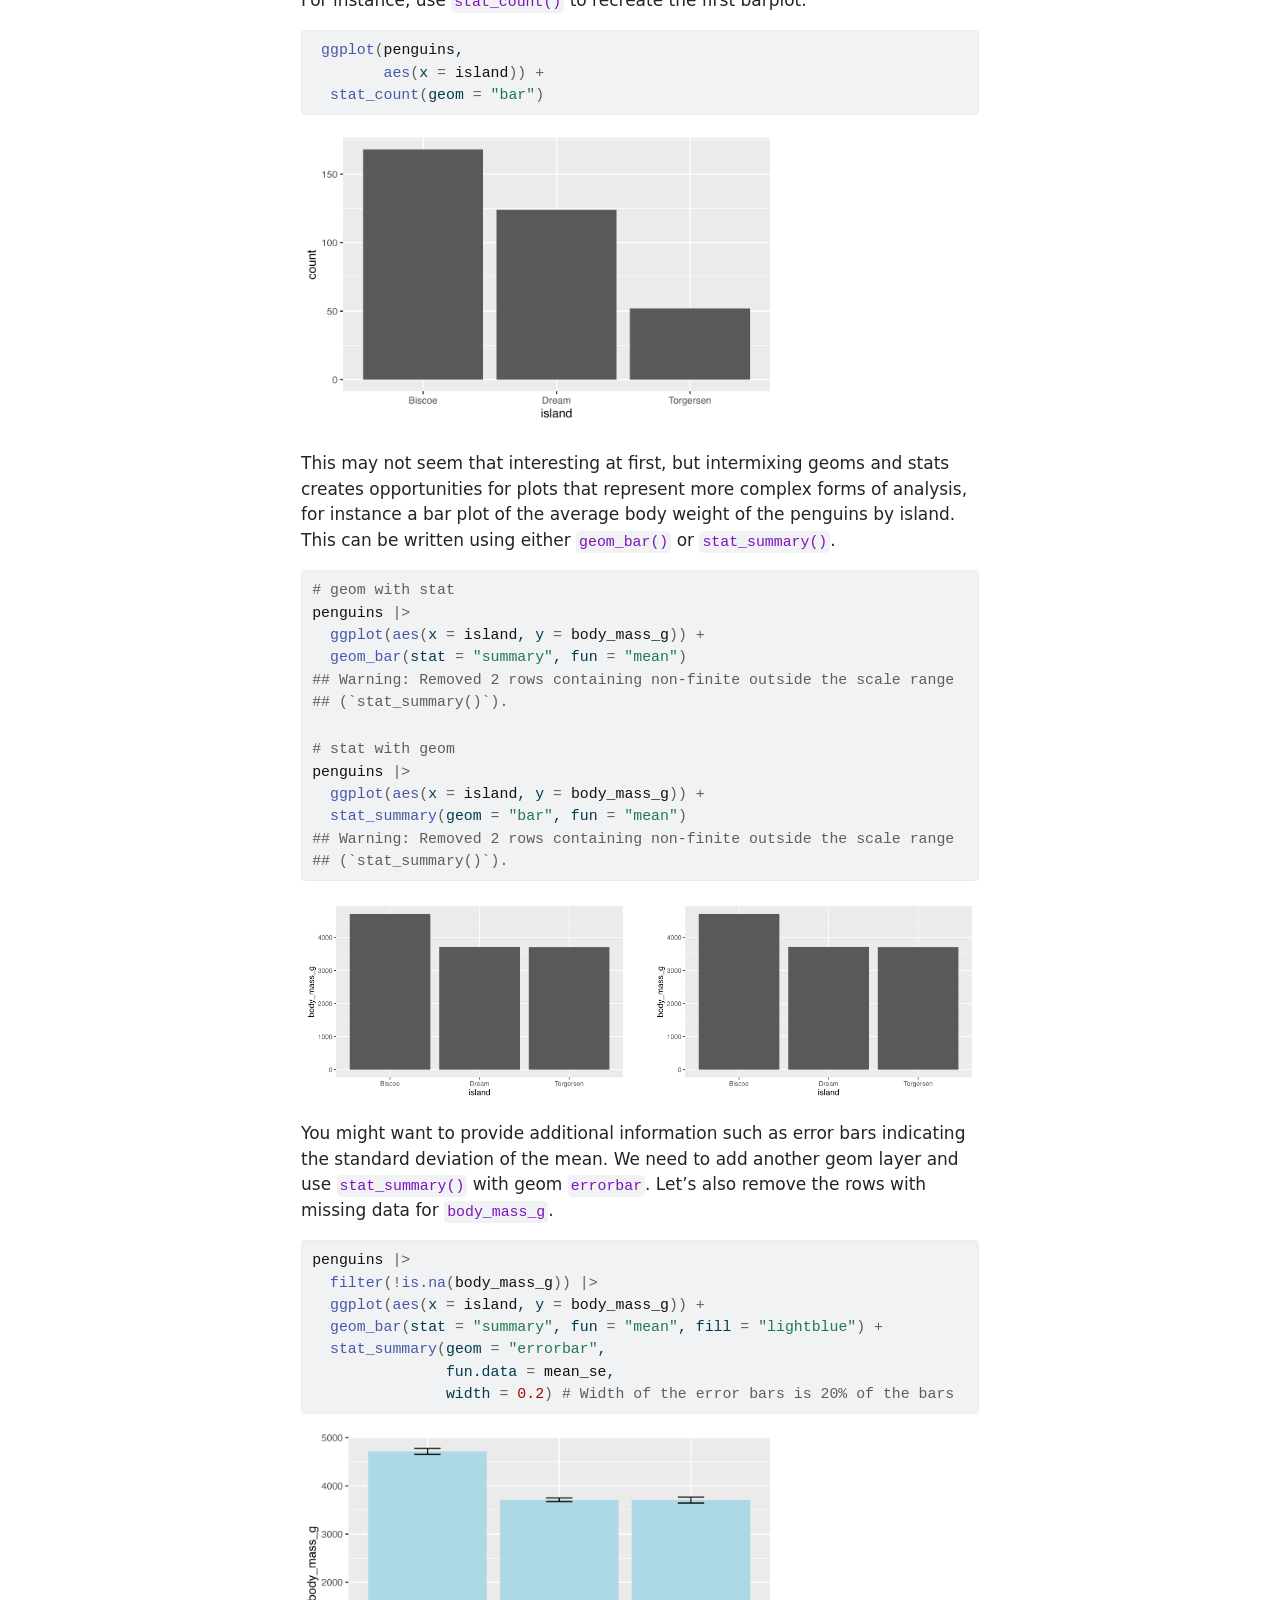
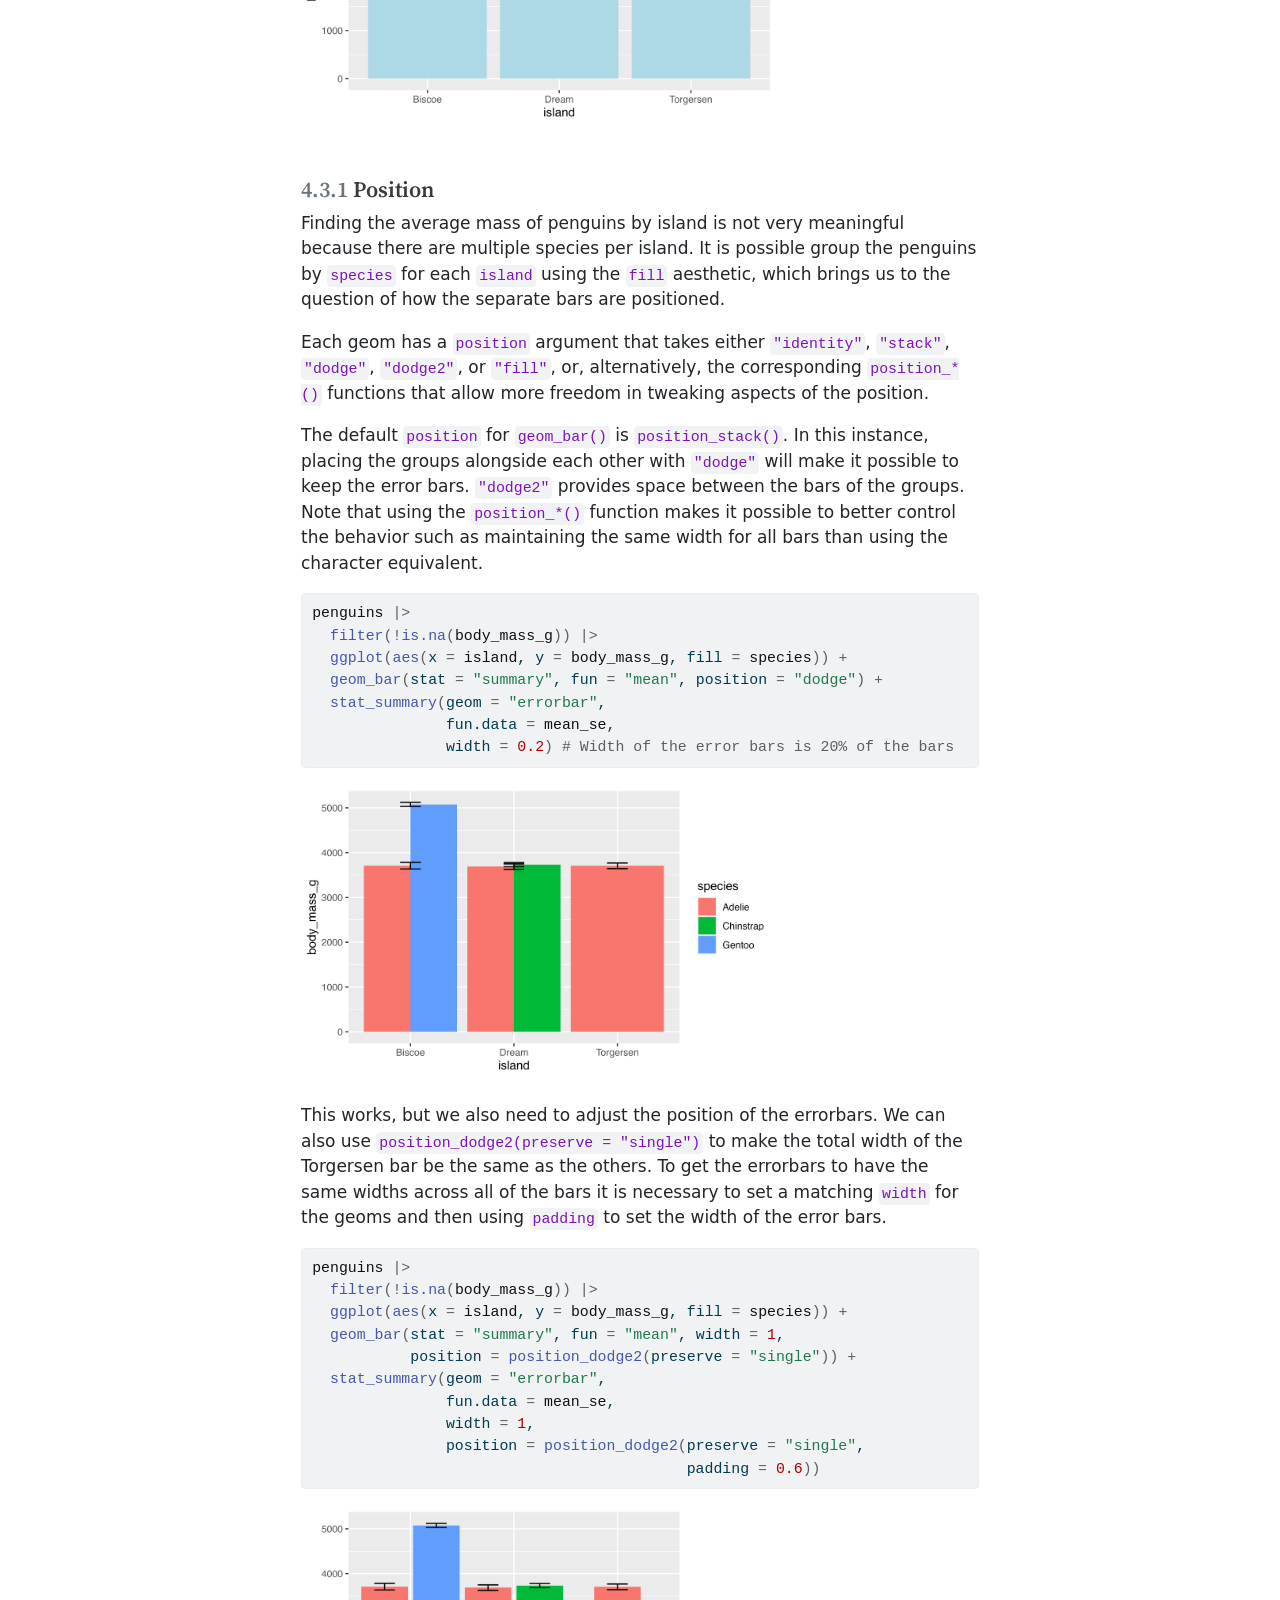
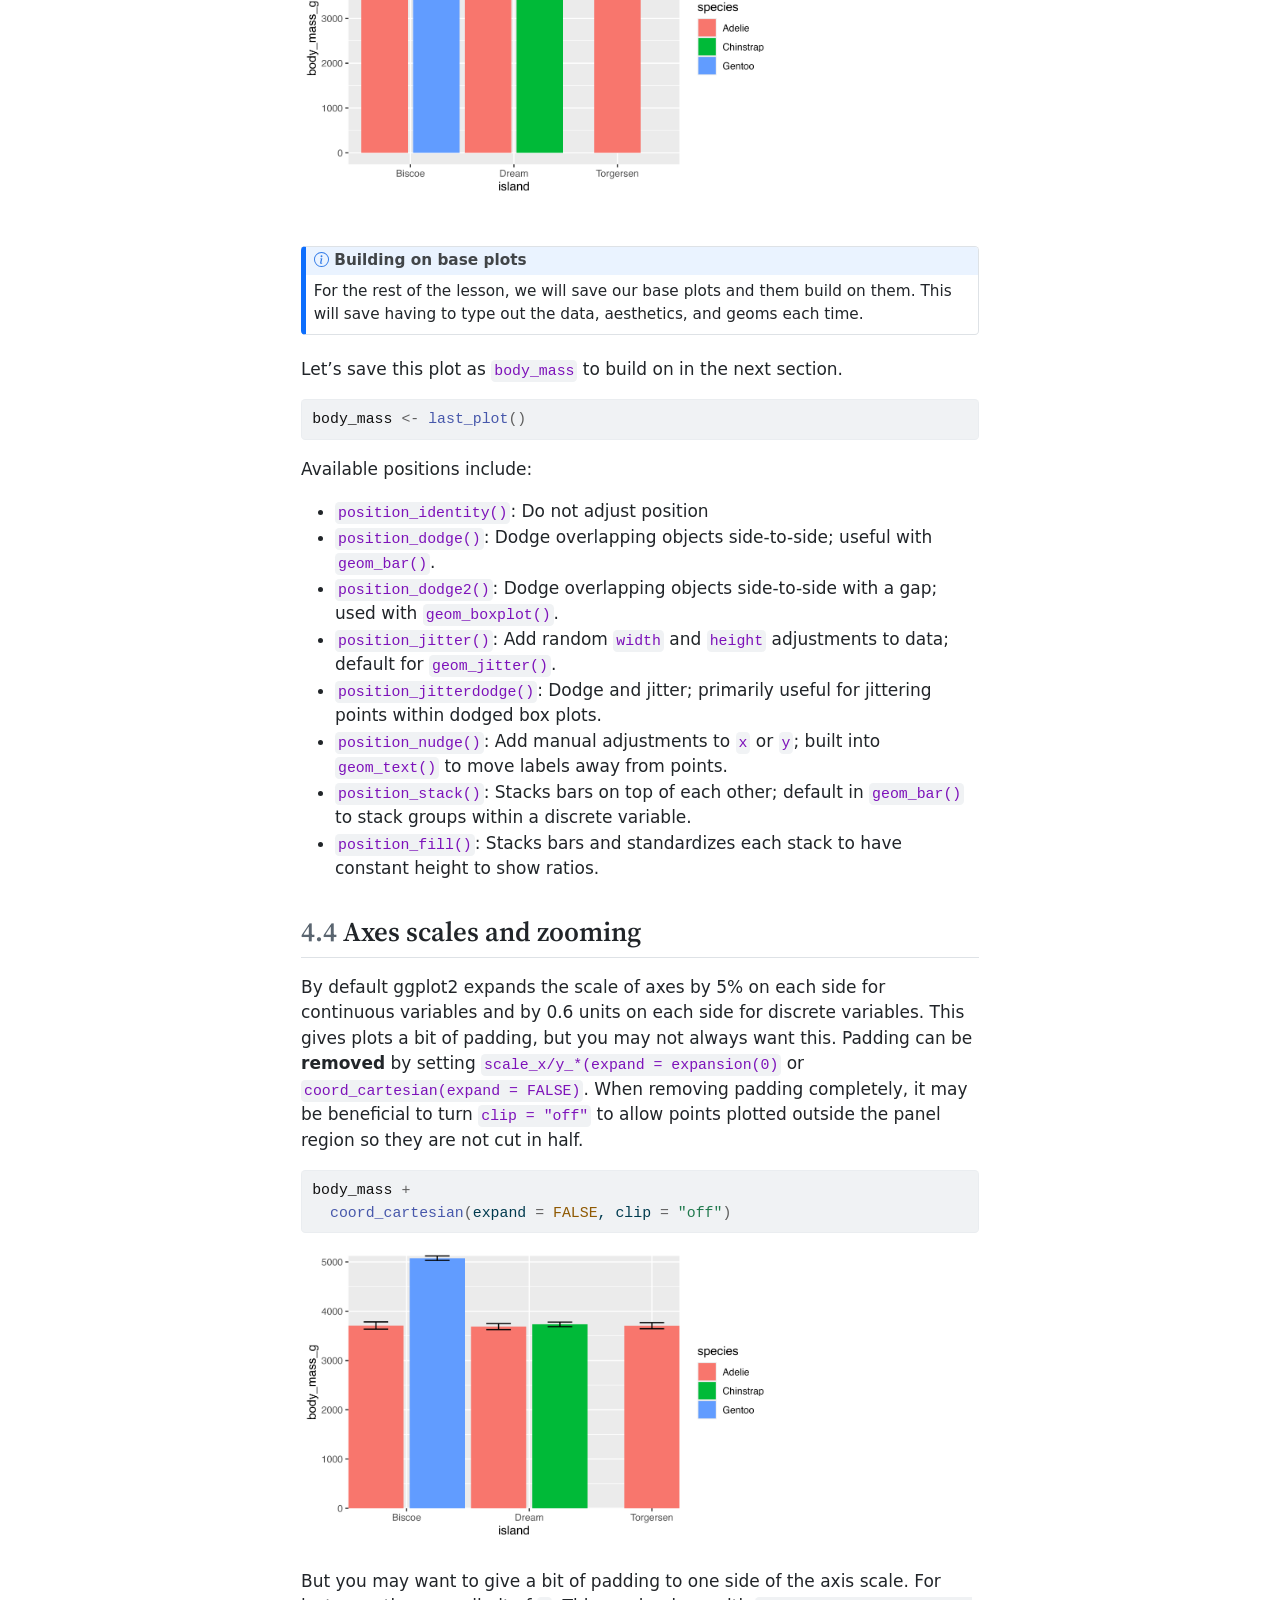
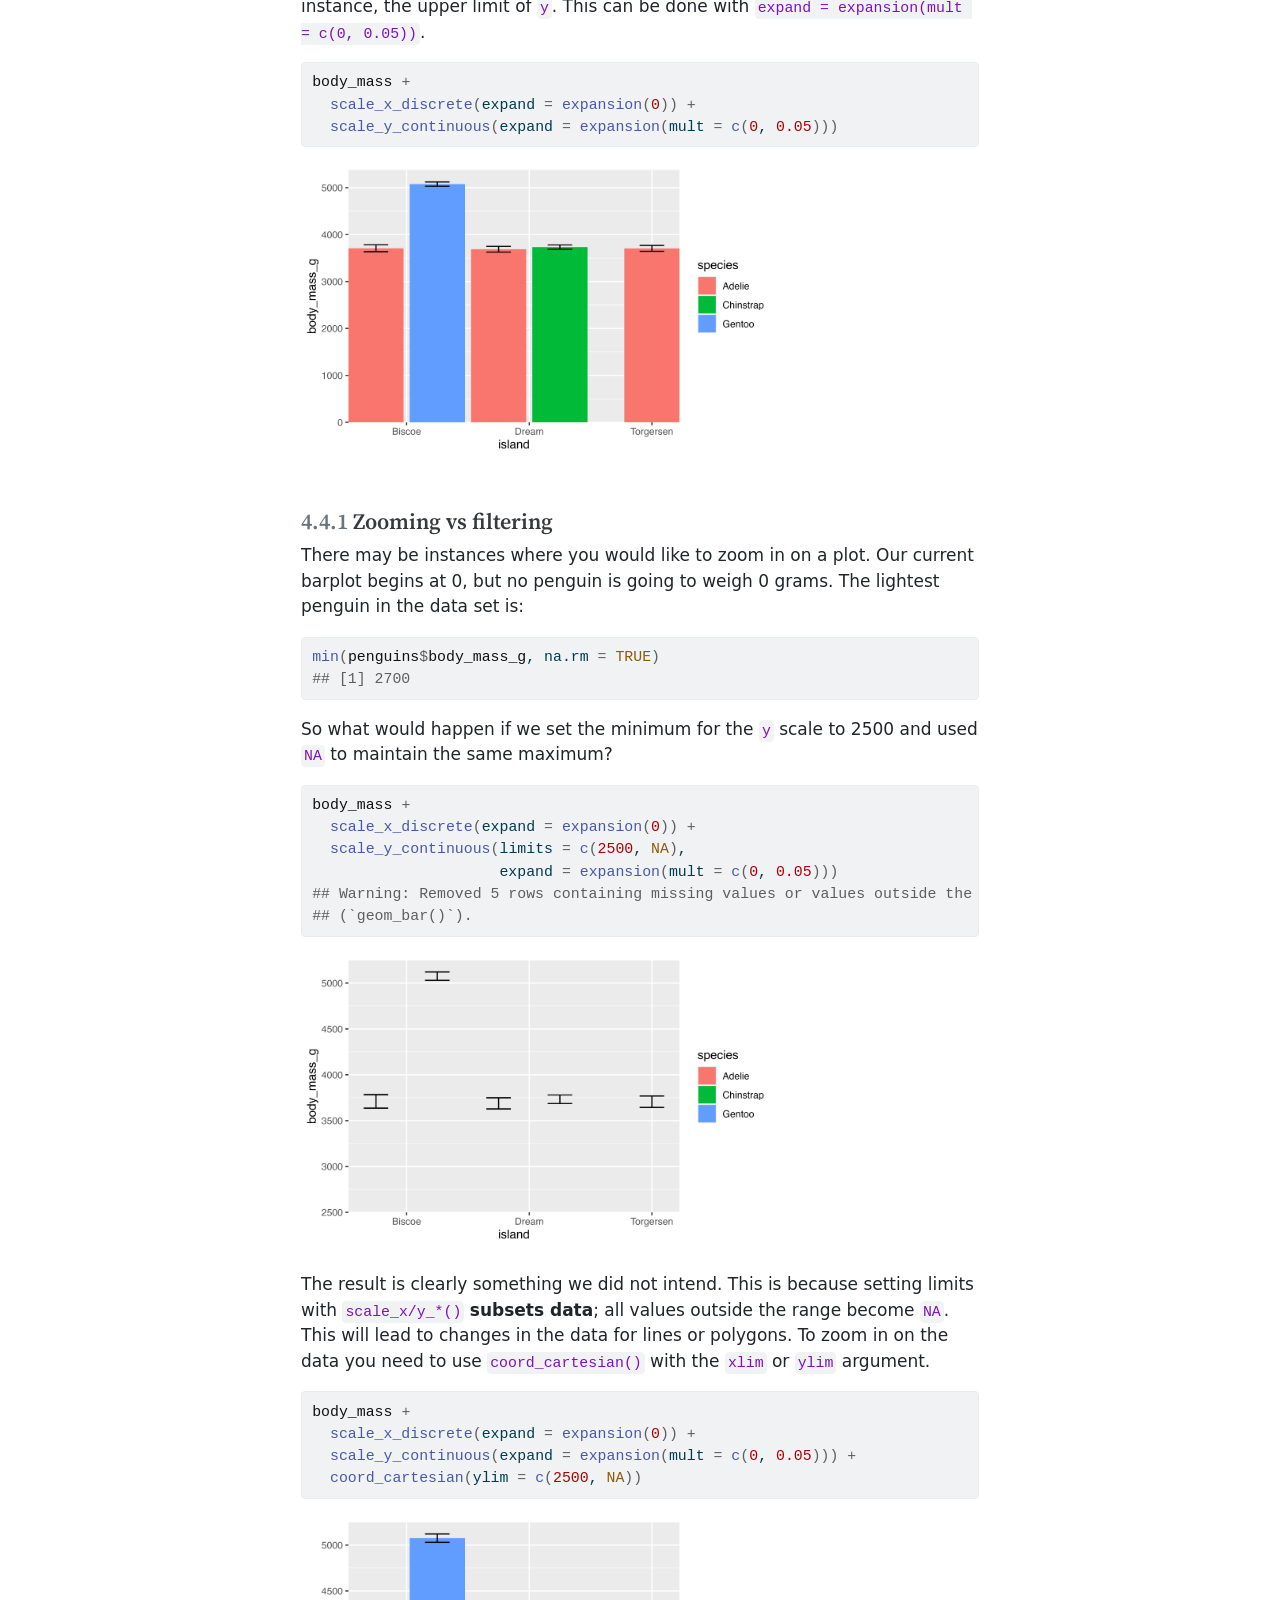
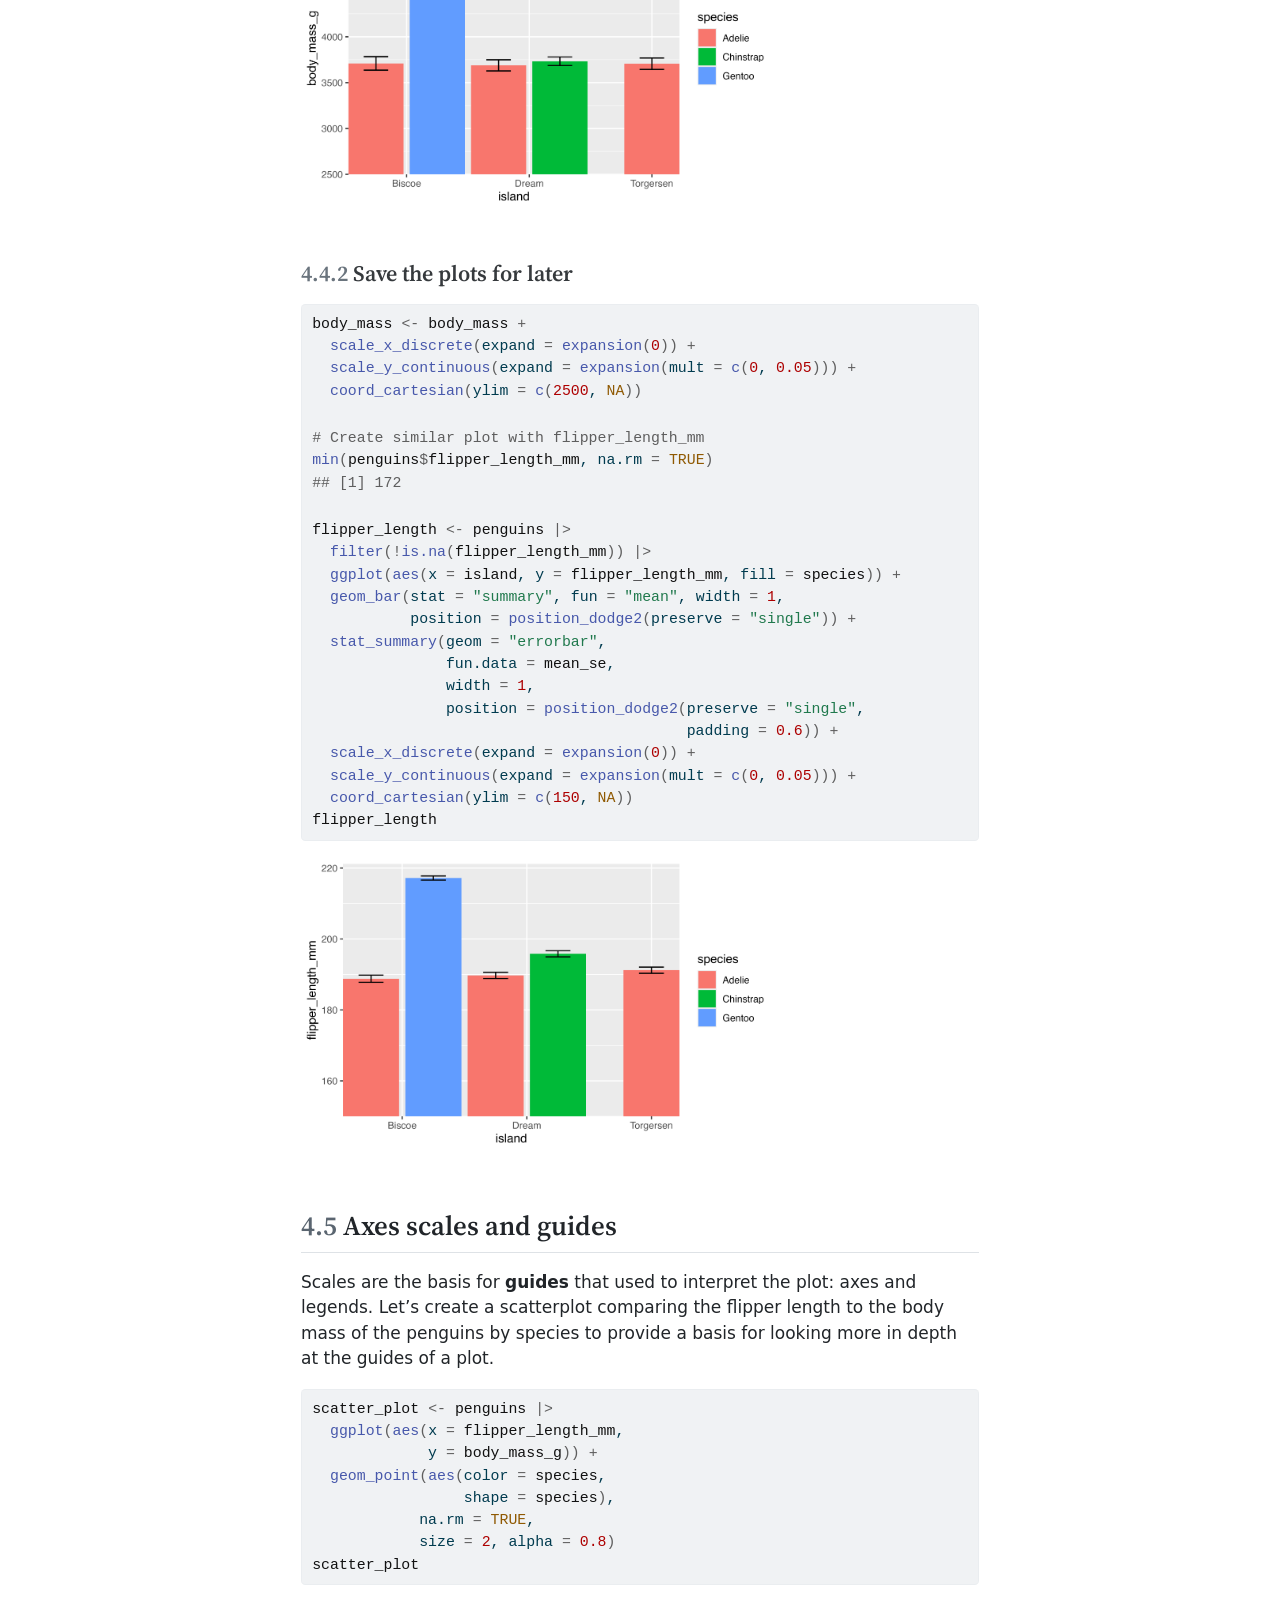
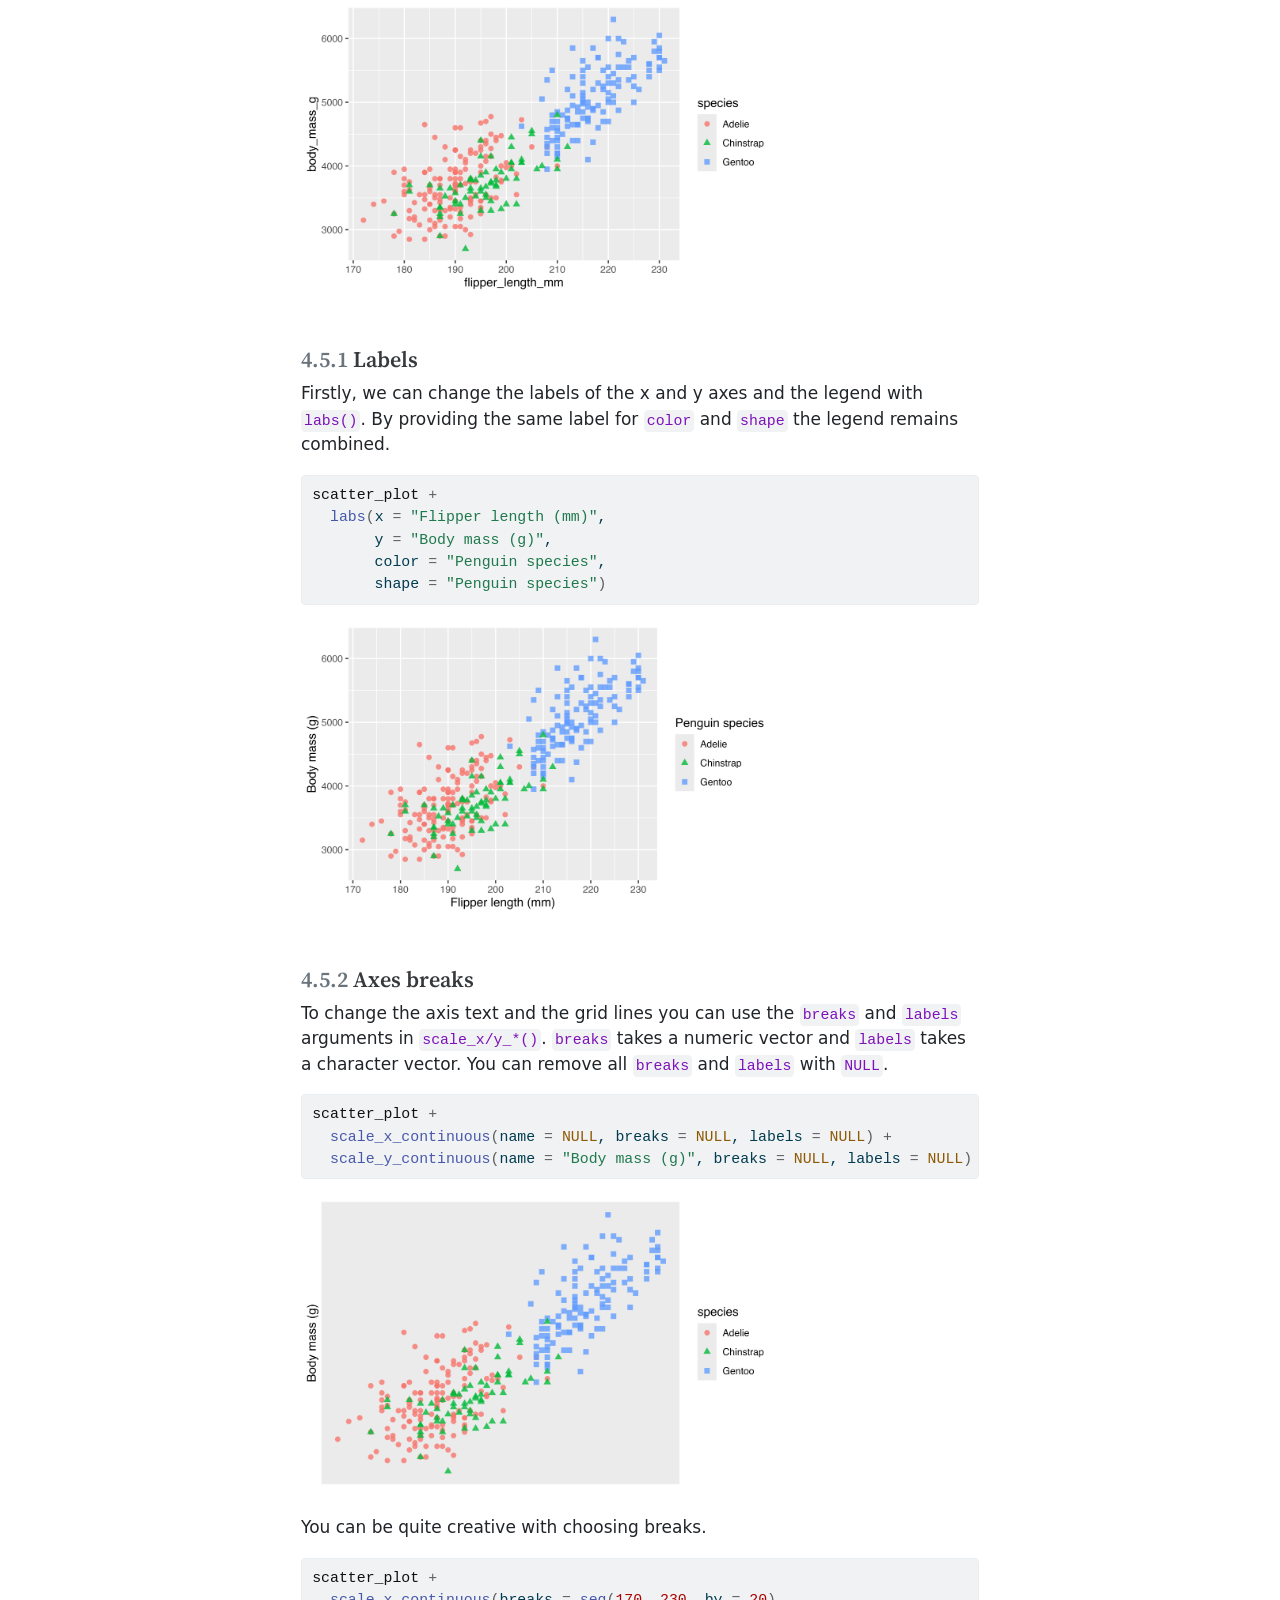
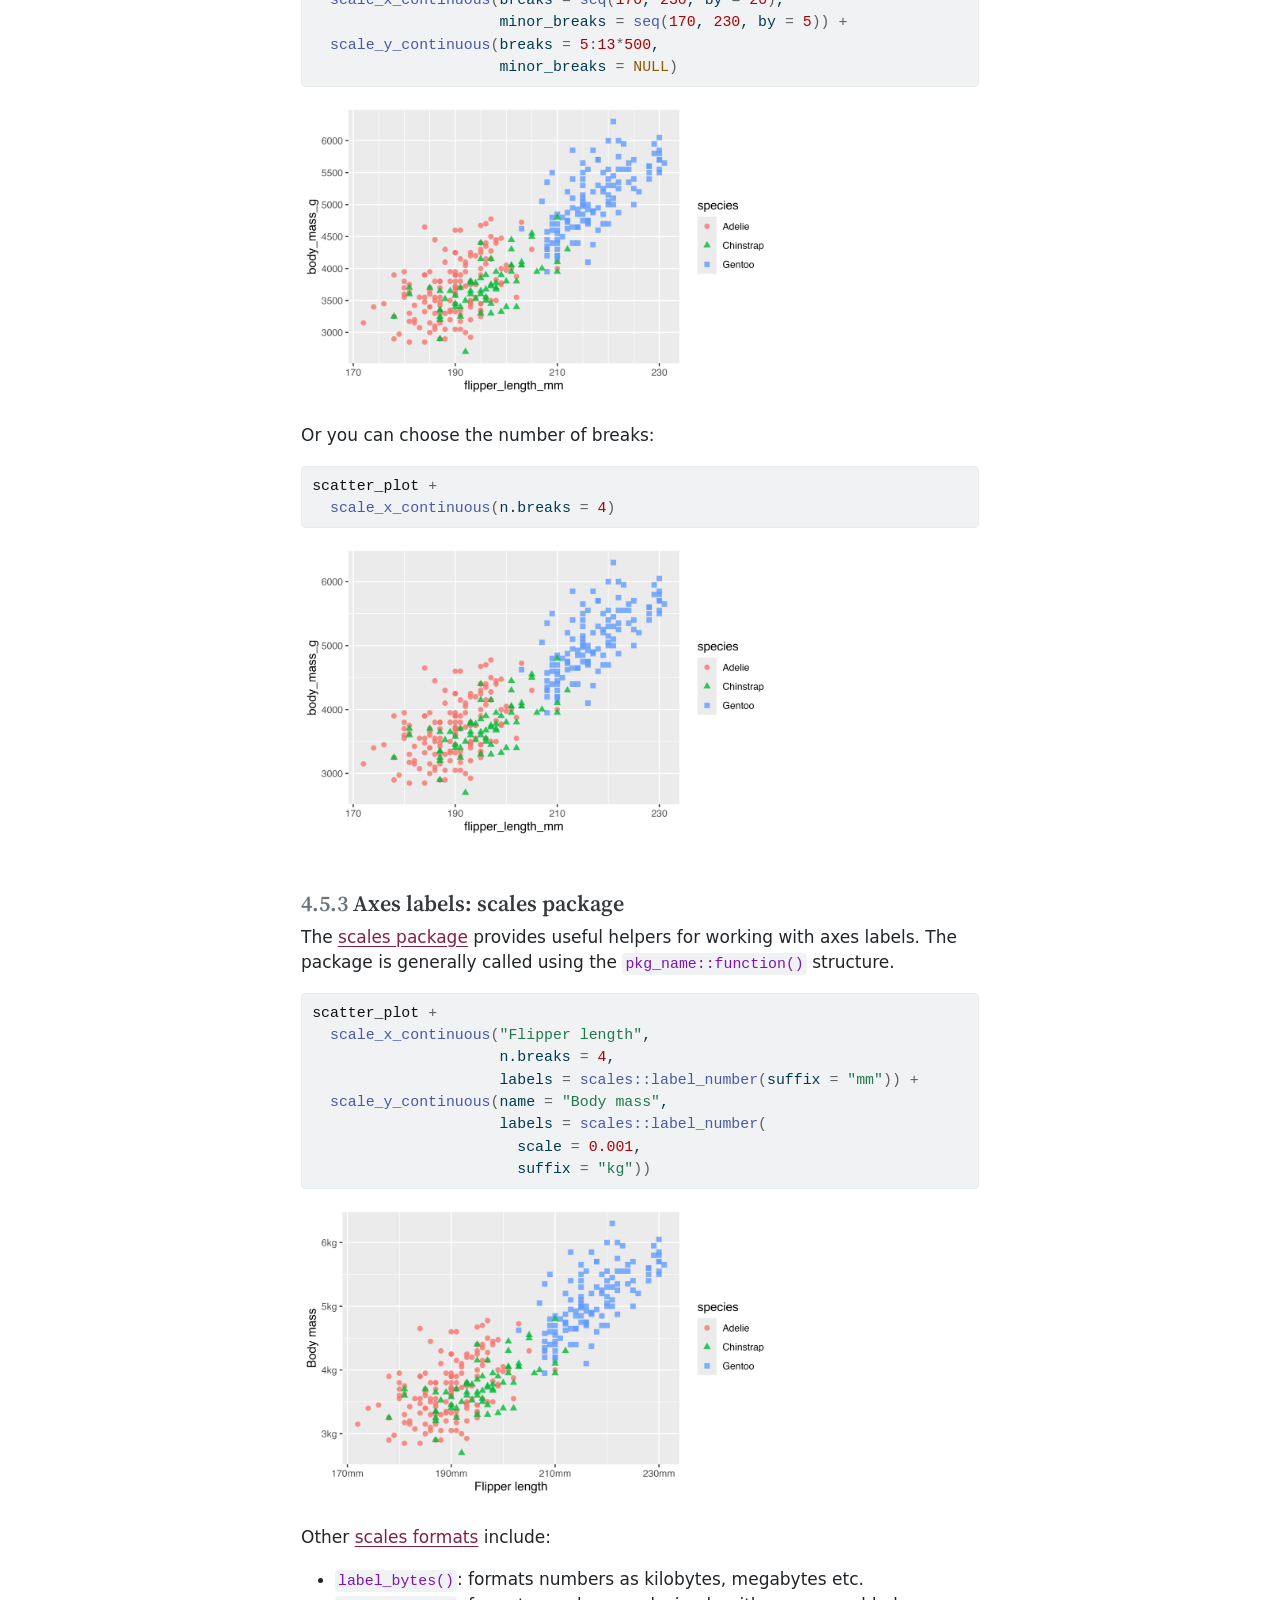
==== commit 7cfa040e: "Built site for gh-pages" ====
--- a/content.html
+++ b/content.html
@@ -206,6 +206,7 @@
 <a href="#color-scales" id="toc-color-scales" class="nav-link" data-scroll-target="#color-scales"><span class="header-section-number">4.6</span> Color scales</a>
   <ul class="collapse">
 <li><a href="#color-packages-with-paletteer" id="toc-color-packages-with-paletteer" class="nav-link" data-scroll-target="#color-packages-with-paletteer"><span class="header-section-number">4.6.1</span> Color packages with paletteer</a></li>
+  <li><a href="#choosing-palettes-and-accessibility" id="toc-choosing-palettes-and-accessibility" class="nav-link" data-scroll-target="#choosing-palettes-and-accessibility"><span class="header-section-number">4.6.2</span> Choosing palettes and accessibility</a></li>
   </ul>
 </li>
   <li><a href="#annotations" id="toc-annotations" class="nav-link" data-scroll-target="#annotations"><span class="header-section-number">4.7</span> Annotations</a></li>
@@ -214,7 +215,7 @@
 <a href="#theme" id="toc-theme" class="nav-link" data-scroll-target="#theme"><span class="header-section-number">4.9</span> Theme</a>
   <ul class="collapse">
 <li><a href="#legend-position" id="toc-legend-position" class="nav-link" data-scroll-target="#legend-position"><span class="header-section-number">4.9.1</span> Legend position</a></li>
-  <li><a href="#base-themes" id="toc-base-themes" class="nav-link" data-scroll-target="#base-themes"><span class="header-section-number">4.9.2</span> Base themes</a></li>
+  <li><a href="#base-themes-ink-paper-and-accent" id="toc-base-themes-ink-paper-and-accent" class="nav-link" data-scroll-target="#base-themes-ink-paper-and-accent"><span class="header-section-number">4.9.2</span> Base themes: Ink, paper, and accent</a></li>
   <li><a href="#system-fonts" id="toc-system-fonts" class="nav-link" data-scroll-target="#system-fonts"><span class="header-section-number">4.9.3</span> System fonts</a></li>
   </ul>
 </li>
@@ -511,9 +512,22 @@
 </div>
 </div>
 </div>
-<p>let’s save this plot as <code>p</code> to build on in the next section.</p>
-<div class="cell">
-<div class="code-copy-outer-scaffold"><div class="sourceCode" id="cb14"><pre class="downlit sourceCode r code-with-copy"><code class="sourceCode R"><span><span class="va">p</span> <span class="op">&lt;-</span> <span class="fu"><a href="https://ggplot2.tidyverse.org/reference/get_last_plot.html">last_plot</a></span><span class="op">(</span><span class="op">)</span></span></code></pre></div><button title="Copy to Clipboard" class="code-copy-button"><i class="bi"></i></button></div>
+<div class="callout callout-style-default callout-note callout-titled">
+<div class="callout-header d-flex align-content-center">
+<div class="callout-icon-container">
+<i class="callout-icon"></i>
+</div>
+<div class="callout-title-container flex-fill">
+<span class="screen-reader-only">Note</span>Building on base plots
+</div>
+</div>
+<div class="callout-body-container callout-body">
+<p>For the rest of the lesson, we will save our base plots and them build on them. This will save having to type out the data, aesthetics, and geoms each time.</p>
+</div>
+</div>
+<p>Let’s save this plot as <code>body_mass</code> to build on in the next section.</p>
+<div class="cell">
+<div class="code-copy-outer-scaffold"><div class="sourceCode" id="cb14"><pre class="downlit sourceCode r code-with-copy"><code class="sourceCode R"><span><span class="va">body_mass</span> <span class="op">&lt;-</span> <span class="fu"><a href="https://ggplot2.tidyverse.org/reference/get_last_plot.html">last_plot</a></span><span class="op">(</span><span class="op">)</span></span></code></pre></div><button title="Copy to Clipboard" class="code-copy-button"><i class="bi"></i></button></div>
 </div>
 <p>Available positions include:</p>
 <ul>
@@ -537,7 +551,7 @@
 <span class="header-section-number">4.4</span> Axes scales and zooming</h2>
 <p>By default ggplot2 expands the scale of axes by 5% on each side for continuous variables and by 0.6 units on each side for discrete variables. This gives plots a bit of padding, but you may not always want this. Padding can be <strong>removed</strong> by setting <code>scale_x/y_*(expand = expansion(0)</code> or <code>coord_cartesian(expand = FALSE)</code>. When removing padding completely, it may be beneficial to turn <code>clip = "off"</code> to allow points plotted outside the panel region so they are not cut in half.</p>
 <div class="cell">
-<div class="code-copy-outer-scaffold"><div class="sourceCode" id="cb15"><pre class="downlit sourceCode r code-with-copy"><code class="sourceCode R"><span><span class="va">p</span> <span class="op">+</span> </span>
+<div class="code-copy-outer-scaffold"><div class="sourceCode" id="cb15"><pre class="downlit sourceCode r code-with-copy"><code class="sourceCode R"><span><span class="va">body_mass</span> <span class="op">+</span> </span>
 <span>  <span class="fu"><a href="https://ggplot2.tidyverse.org/reference/coord_cartesian.html">coord_cartesian</a></span><span class="op">(</span>expand <span class="op">=</span> <span class="cn">FALSE</span>, clip <span class="op">=</span> <span class="st">"off"</span><span class="op">)</span></span></code></pre></div><button title="Copy to Clipboard" class="code-copy-button"><i class="bi"></i></button></div>
 <div class="cell-output-display">
 <div>
@@ -548,7 +562,7 @@
 </div>
 <p>But you may want to give a bit of padding to one side of the axis scale. For instance, the upper limit of <code>y</code>. This can be done with <code>expand = expansion(mult = c(0, 0.05))</code>.</p>
 <div class="cell">
-<div class="code-copy-outer-scaffold"><div class="sourceCode" id="cb16"><pre class="downlit sourceCode r code-with-copy"><code class="sourceCode R"><span><span class="va">p</span> <span class="op">+</span> </span>
+<div class="code-copy-outer-scaffold"><div class="sourceCode" id="cb16"><pre class="downlit sourceCode r code-with-copy"><code class="sourceCode R"><span><span class="va">body_mass</span> <span class="op">+</span> </span>
 <span>  <span class="fu"><a href="https://ggplot2.tidyverse.org/reference/scale_discrete.html">scale_x_discrete</a></span><span class="op">(</span>expand <span class="op">=</span> <span class="fu"><a href="https://ggplot2.tidyverse.org/reference/expansion.html">expansion</a></span><span class="op">(</span><span class="fl">0</span><span class="op">)</span><span class="op">)</span> <span class="op">+</span> </span>
 <span>  <span class="fu"><a href="https://ggplot2.tidyverse.org/reference/scale_continuous.html">scale_y_continuous</a></span><span class="op">(</span>expand <span class="op">=</span> <span class="fu"><a href="https://ggplot2.tidyverse.org/reference/expansion.html">expansion</a></span><span class="op">(</span>mult <span class="op">=</span> <span class="fu"><a href="https://rdrr.io/r/base/c.html">c</a></span><span class="op">(</span><span class="fl">0</span>, <span class="fl">0.05</span><span class="op">)</span><span class="op">)</span><span class="op">)</span></span></code></pre></div><button title="Copy to Clipboard" class="code-copy-button"><i class="bi"></i></button></div>
 <div class="cell-output-display">
@@ -567,7 +581,7 @@
 </div>
 <p>So what would happen if we set the minimum for the <code>y</code> scale to 2500 and used <code>NA</code> to maintain the same maximum?</p>
 <div class="cell">
-<div class="code-copy-outer-scaffold"><div class="sourceCode" id="cb18"><pre class="downlit sourceCode r code-with-copy"><code class="sourceCode R"><span><span class="va">p</span> <span class="op">+</span> </span>
+<div class="code-copy-outer-scaffold"><div class="sourceCode" id="cb18"><pre class="downlit sourceCode r code-with-copy"><code class="sourceCode R"><span><span class="va">body_mass</span> <span class="op">+</span> </span>
 <span>  <span class="fu"><a href="https://ggplot2.tidyverse.org/reference/scale_discrete.html">scale_x_discrete</a></span><span class="op">(</span>expand <span class="op">=</span> <span class="fu"><a href="https://ggplot2.tidyverse.org/reference/expansion.html">expansion</a></span><span class="op">(</span><span class="fl">0</span><span class="op">)</span><span class="op">)</span> <span class="op">+</span> </span>
 <span>  <span class="fu"><a href="https://ggplot2.tidyverse.org/reference/scale_continuous.html">scale_y_continuous</a></span><span class="op">(</span>limits <span class="op">=</span> <span class="fu"><a href="https://rdrr.io/r/base/c.html">c</a></span><span class="op">(</span><span class="fl">2500</span>, <span class="cn">NA</span><span class="op">)</span>,</span>
 <span>                     expand <span class="op">=</span> <span class="fu"><a href="https://ggplot2.tidyverse.org/reference/expansion.html">expansion</a></span><span class="op">(</span>mult <span class="op">=</span> <span class="fu"><a href="https://rdrr.io/r/base/c.html">c</a></span><span class="op">(</span><span class="fl">0</span>, <span class="fl">0.05</span><span class="op">)</span><span class="op">)</span><span class="op">)</span></span>
@@ -582,7 +596,7 @@
 </div>
 <p>The result is clearly something we did not intend. This is because setting limits with <code>scale_x/y_*()</code> <strong>subsets data</strong>; all values outside the range become <code>NA</code>. This will lead to changes in the data for lines or polygons. To zoom in on the data you need to use <code><a href="https://ggplot2.tidyverse.org/reference/coord_cartesian.html">coord_cartesian()</a></code> with the <code>xlim</code> or <code>ylim</code> argument.</p>
 <div class="cell">
-<div class="code-copy-outer-scaffold"><div class="sourceCode" id="cb19"><pre class="downlit sourceCode r code-with-copy"><code class="sourceCode R"><span><span class="va">p</span> <span class="op">+</span> </span>
+<div class="code-copy-outer-scaffold"><div class="sourceCode" id="cb19"><pre class="downlit sourceCode r code-with-copy"><code class="sourceCode R"><span><span class="va">body_mass</span> <span class="op">+</span> </span>
 <span>  <span class="fu"><a href="https://ggplot2.tidyverse.org/reference/scale_discrete.html">scale_x_discrete</a></span><span class="op">(</span>expand <span class="op">=</span> <span class="fu"><a href="https://ggplot2.tidyverse.org/reference/expansion.html">expansion</a></span><span class="op">(</span><span class="fl">0</span><span class="op">)</span><span class="op">)</span> <span class="op">+</span> </span>
 <span>  <span class="fu"><a href="https://ggplot2.tidyverse.org/reference/scale_continuous.html">scale_y_continuous</a></span><span class="op">(</span>expand <span class="op">=</span> <span class="fu"><a href="https://ggplot2.tidyverse.org/reference/expansion.html">expansion</a></span><span class="op">(</span>mult <span class="op">=</span> <span class="fu"><a href="https://rdrr.io/r/base/c.html">c</a></span><span class="op">(</span><span class="fl">0</span>, <span class="fl">0.05</span><span class="op">)</span><span class="op">)</span><span class="op">)</span> <span class="op">+</span> </span>
 <span>  <span class="fu"><a href="https://ggplot2.tidyverse.org/reference/coord_cartesian.html">coord_cartesian</a></span><span class="op">(</span>ylim <span class="op">=</span> <span class="fu"><a href="https://rdrr.io/r/base/c.html">c</a></span><span class="op">(</span><span class="fl">2500</span>, <span class="cn">NA</span><span class="op">)</span><span class="op">)</span></span></code></pre></div><button title="Copy to Clipboard" class="code-copy-button"><i class="bi"></i></button></div>
@@ -596,13 +610,16 @@
 </section><section id="save-the-plots-for-later" class="level3" data-number="4.4.2"><h3 data-number="4.4.2" class="anchored" data-anchor-id="save-the-plots-for-later">
 <span class="header-section-number">4.4.2</span> Save the plots for later</h3>
 <div class="cell">
-<div class="code-copy-outer-scaffold"><div class="sourceCode" id="cb20"><pre class="downlit sourceCode r code-with-copy"><code class="sourceCode R"><span><span class="va">p1</span> <span class="op">&lt;-</span> <span class="fu"><a href="https://ggplot2.tidyverse.org/reference/get_last_plot.html">last_plot</a></span><span class="op">(</span><span class="op">)</span></span>
+<div class="code-copy-outer-scaffold"><div class="sourceCode" id="cb20"><pre class="downlit sourceCode r code-with-copy"><code class="sourceCode R"><span><span class="va">body_mass</span> <span class="op">&lt;-</span> <span class="va">body_mass</span> <span class="op">+</span> </span>
+<span>  <span class="fu"><a href="https://ggplot2.tidyverse.org/reference/scale_discrete.html">scale_x_discrete</a></span><span class="op">(</span>expand <span class="op">=</span> <span class="fu"><a href="https://ggplot2.tidyverse.org/reference/expansion.html">expansion</a></span><span class="op">(</span><span class="fl">0</span><span class="op">)</span><span class="op">)</span> <span class="op">+</span> </span>
+<span>  <span class="fu"><a href="https://ggplot2.tidyverse.org/reference/scale_continuous.html">scale_y_continuous</a></span><span class="op">(</span>expand <span class="op">=</span> <span class="fu"><a href="https://ggplot2.tidyverse.org/reference/expansion.html">expansion</a></span><span class="op">(</span>mult <span class="op">=</span> <span class="fu"><a href="https://rdrr.io/r/base/c.html">c</a></span><span class="op">(</span><span class="fl">0</span>, <span class="fl">0.05</span><span class="op">)</span><span class="op">)</span><span class="op">)</span> <span class="op">+</span> </span>
+<span>  <span class="fu"><a href="https://ggplot2.tidyverse.org/reference/coord_cartesian.html">coord_cartesian</a></span><span class="op">(</span>ylim <span class="op">=</span> <span class="fu"><a href="https://rdrr.io/r/base/c.html">c</a></span><span class="op">(</span><span class="fl">2500</span>, <span class="cn">NA</span><span class="op">)</span><span class="op">)</span></span>
 <span></span>
 <span><span class="co"># Create similar plot with flipper_length_mm</span></span>
 <span><span class="fu"><a href="https://rdrr.io/r/base/Extremes.html">min</a></span><span class="op">(</span><span class="va">penguins</span><span class="op">$</span><span class="va">flipper_length_mm</span>, na.rm <span class="op">=</span> <span class="cn">TRUE</span><span class="op">)</span></span>
 <span><span class="co">## [1] 172</span></span>
 <span></span>
-<span><span class="va">p2</span> <span class="op">&lt;-</span> <span class="va">penguins</span> <span class="op">|&gt;</span> </span>
+<span><span class="va">flipper_length</span> <span class="op">&lt;-</span> <span class="va">penguins</span> <span class="op">|&gt;</span> </span>
 <span>  <span class="fu"><a href="https://dplyr.tidyverse.org/reference/filter.html">filter</a></span><span class="op">(</span><span class="op">!</span><span class="fu"><a href="https://rdrr.io/r/base/NA.html">is.na</a></span><span class="op">(</span><span class="va">flipper_length_mm</span><span class="op">)</span><span class="op">)</span> <span class="op">|&gt;</span> </span>
 <span>  <span class="fu"><a href="https://ggplot2.tidyverse.org/reference/ggplot.html">ggplot</a></span><span class="op">(</span><span class="fu"><a href="https://ggplot2.tidyverse.org/reference/aes.html">aes</a></span><span class="op">(</span>x <span class="op">=</span> <span class="va">island</span>, y <span class="op">=</span> <span class="va">flipper_length_mm</span>, fill <span class="op">=</span> <span class="va">species</span><span class="op">)</span><span class="op">)</span> <span class="op">+</span></span>
 <span>  <span class="fu"><a href="https://ggplot2.tidyverse.org/reference/geom_bar.html">geom_bar</a></span><span class="op">(</span>stat <span class="op">=</span> <span class="st">"summary"</span>, fun <span class="op">=</span> <span class="st">"mean"</span>, width <span class="op">=</span> <span class="fl">1</span>,</span>
@@ -615,7 +632,7 @@
 <span>  <span class="fu"><a href="https://ggplot2.tidyverse.org/reference/scale_discrete.html">scale_x_discrete</a></span><span class="op">(</span>expand <span class="op">=</span> <span class="fu"><a href="https://ggplot2.tidyverse.org/reference/expansion.html">expansion</a></span><span class="op">(</span><span class="fl">0</span><span class="op">)</span><span class="op">)</span> <span class="op">+</span> </span>
 <span>  <span class="fu"><a href="https://ggplot2.tidyverse.org/reference/scale_continuous.html">scale_y_continuous</a></span><span class="op">(</span>expand <span class="op">=</span> <span class="fu"><a href="https://ggplot2.tidyverse.org/reference/expansion.html">expansion</a></span><span class="op">(</span>mult <span class="op">=</span> <span class="fu"><a href="https://rdrr.io/r/base/c.html">c</a></span><span class="op">(</span><span class="fl">0</span>, <span class="fl">0.05</span><span class="op">)</span><span class="op">)</span><span class="op">)</span> <span class="op">+</span> </span>
 <span>  <span class="fu"><a href="https://ggplot2.tidyverse.org/reference/coord_cartesian.html">coord_cartesian</a></span><span class="op">(</span>ylim <span class="op">=</span> <span class="fu"><a href="https://rdrr.io/r/base/c.html">c</a></span><span class="op">(</span><span class="fl">150</span>, <span class="cn">NA</span><span class="op">)</span><span class="op">)</span></span>
-<span><span class="va">p2</span></span></code></pre></div><button title="Copy to Clipboard" class="code-copy-button"><i class="bi"></i></button></div>
+<span><span class="va">flipper_length</span></span></code></pre></div><button title="Copy to Clipboard" class="code-copy-button"><i class="bi"></i></button></div>
 <div class="cell-output-display">
 <div>
 <figure class="figure"><p><img src="content_files/figure-html/unnamed-chunk-15-1.png" class="img-fluid figure-img" style="width:70.0%"></p>
@@ -627,14 +644,14 @@
 <span class="header-section-number">4.5</span> Axes scales and guides</h2>
 <p>Scales are the basis for <strong>guides</strong> that used to interpret the plot: axes and legends. Let’s create a scatterplot comparing the flipper length to the body mass of the penguins by species to provide a basis for looking more in depth at the guides of a plot.</p>
 <div class="cell">
-<div class="code-copy-outer-scaffold"><div class="sourceCode" id="cb21"><pre class="downlit sourceCode r code-with-copy"><code class="sourceCode R"><span><span class="va">p</span> <span class="op">&lt;-</span> <span class="va">penguins</span> <span class="op">|&gt;</span> </span>
+<div class="code-copy-outer-scaffold"><div class="sourceCode" id="cb21"><pre class="downlit sourceCode r code-with-copy"><code class="sourceCode R"><span><span class="va">scatter_plot</span> <span class="op">&lt;-</span> <span class="va">penguins</span> <span class="op">|&gt;</span> </span>
 <span>  <span class="fu"><a href="https://ggplot2.tidyverse.org/reference/ggplot.html">ggplot</a></span><span class="op">(</span><span class="fu"><a href="https://ggplot2.tidyverse.org/reference/aes.html">aes</a></span><span class="op">(</span>x <span class="op">=</span> <span class="va">flipper_length_mm</span>,</span>
 <span>             y <span class="op">=</span> <span class="va">body_mass_g</span><span class="op">)</span><span class="op">)</span> <span class="op">+</span></span>
 <span>  <span class="fu"><a href="https://ggplot2.tidyverse.org/reference/geom_point.html">geom_point</a></span><span class="op">(</span><span class="fu"><a href="https://ggplot2.tidyverse.org/reference/aes.html">aes</a></span><span class="op">(</span>color <span class="op">=</span> <span class="va">species</span>, </span>
 <span>                 shape <span class="op">=</span> <span class="va">species</span><span class="op">)</span>,</span>
 <span>            na.rm <span class="op">=</span> <span class="cn">TRUE</span>,</span>
 <span>            size <span class="op">=</span> <span class="fl">2</span>, alpha <span class="op">=</span> <span class="fl">0.8</span><span class="op">)</span></span>
-<span><span class="va">p</span></span></code></pre></div><button title="Copy to Clipboard" class="code-copy-button"><i class="bi"></i></button></div>
+<span><span class="va">scatter_plot</span></span></code></pre></div><button title="Copy to Clipboard" class="code-copy-button"><i class="bi"></i></button></div>
 <div class="cell-output-display">
 <div>
 <figure class="figure"><p><img src="content_files/figure-html/unnamed-chunk-16-1.png" class="img-fluid figure-img" style="width:70.0%"></p>
@@ -646,7 +663,7 @@
 <span class="header-section-number">4.5.1</span> Labels</h3>
 <p>Firstly, we can change the labels of the x and y axes and the legend with <code><a href="https://ggplot2.tidyverse.org/reference/labs.html">labs()</a></code>. By providing the same label for <code>color</code> and <code>shape</code> the legend remains combined.</p>
 <div class="cell">
-<div class="code-copy-outer-scaffold"><div class="sourceCode" id="cb22"><pre class="downlit sourceCode r code-with-copy"><code class="sourceCode R"><span><span class="va">p</span> <span class="op">+</span> </span>
+<div class="code-copy-outer-scaffold"><div class="sourceCode" id="cb22"><pre class="downlit sourceCode r code-with-copy"><code class="sourceCode R"><span><span class="va">scatter_plot</span> <span class="op">+</span> </span>
 <span>  <span class="fu"><a href="https://ggplot2.tidyverse.org/reference/labs.html">labs</a></span><span class="op">(</span>x <span class="op">=</span> <span class="st">"Flipper length (mm)"</span>,</span>
 <span>       y <span class="op">=</span> <span class="st">"Body mass (g)"</span>,</span>
 <span>       color <span class="op">=</span> <span class="st">"Penguin species"</span>,</span>
@@ -662,7 +679,7 @@
 <span class="header-section-number">4.5.2</span> Axes breaks</h3>
 <p>To change the axis text and the grid lines you can use the <code>breaks</code> and <code>labels</code> arguments in <code>scale_x/y_*()</code>. <code>breaks</code> takes a numeric vector and <code>labels</code> takes a character vector. You can remove all <code>breaks</code> and <code>labels</code> with <code>NULL</code>.</p>
 <div class="cell">
-<div class="code-copy-outer-scaffold"><div class="sourceCode" id="cb23"><pre class="downlit sourceCode r code-with-copy"><code class="sourceCode R"><span><span class="va">p</span> <span class="op">+</span> </span>
+<div class="code-copy-outer-scaffold"><div class="sourceCode" id="cb23"><pre class="downlit sourceCode r code-with-copy"><code class="sourceCode R"><span><span class="va">scatter_plot</span> <span class="op">+</span> </span>
 <span>  <span class="fu"><a href="https://ggplot2.tidyverse.org/reference/scale_continuous.html">scale_x_continuous</a></span><span class="op">(</span>name <span class="op">=</span> <span class="cn">NULL</span>, breaks <span class="op">=</span> <span class="cn">NULL</span>, labels <span class="op">=</span> <span class="cn">NULL</span><span class="op">)</span> <span class="op">+</span> </span>
 <span>  <span class="fu"><a href="https://ggplot2.tidyverse.org/reference/scale_continuous.html">scale_y_continuous</a></span><span class="op">(</span>name <span class="op">=</span> <span class="st">"Body mass (g)"</span>, breaks <span class="op">=</span> <span class="cn">NULL</span>, labels <span class="op">=</span> <span class="cn">NULL</span><span class="op">)</span></span></code></pre></div><button title="Copy to Clipboard" class="code-copy-button"><i class="bi"></i></button></div>
 <div class="cell-output-display">
@@ -674,7 +691,7 @@
 </div>
 <p>You can be quite creative with choosing breaks.</p>
 <div class="cell">
-<div class="code-copy-outer-scaffold"><div class="sourceCode" id="cb24"><pre class="downlit sourceCode r code-with-copy"><code class="sourceCode R"><span><span class="va">p</span> <span class="op">+</span>  </span>
+<div class="code-copy-outer-scaffold"><div class="sourceCode" id="cb24"><pre class="downlit sourceCode r code-with-copy"><code class="sourceCode R"><span><span class="va">scatter_plot</span> <span class="op">+</span>  </span>
 <span>  <span class="fu"><a href="https://ggplot2.tidyverse.org/reference/scale_continuous.html">scale_x_continuous</a></span><span class="op">(</span>breaks <span class="op">=</span> <span class="fu"><a href="https://rdrr.io/r/base/seq.html">seq</a></span><span class="op">(</span><span class="fl">170</span>, <span class="fl">230</span>, by <span class="op">=</span> <span class="fl">20</span><span class="op">)</span>,</span>
 <span>                     minor_breaks <span class="op">=</span> <span class="fu"><a href="https://rdrr.io/r/base/seq.html">seq</a></span><span class="op">(</span><span class="fl">170</span>, <span class="fl">230</span>, by <span class="op">=</span> <span class="fl">5</span><span class="op">)</span><span class="op">)</span> <span class="op">+</span> </span>
 <span>  <span class="fu"><a href="https://ggplot2.tidyverse.org/reference/scale_continuous.html">scale_y_continuous</a></span><span class="op">(</span>breaks <span class="op">=</span> <span class="fl">5</span><span class="op">:</span><span class="fl">13</span><span class="op">*</span><span class="fl">500</span>,</span>
@@ -688,7 +705,7 @@
 </div>
 <p>Or you can choose the number of breaks:</p>
 <div class="cell">
-<div class="code-copy-outer-scaffold"><div class="sourceCode" id="cb25"><pre class="downlit sourceCode r code-with-copy"><code class="sourceCode R"><span><span class="va">p</span> <span class="op">+</span> </span>
+<div class="code-copy-outer-scaffold"><div class="sourceCode" id="cb25"><pre class="downlit sourceCode r code-with-copy"><code class="sourceCode R"><span><span class="va">scatter_plot</span> <span class="op">+</span> </span>
 <span>  <span class="fu"><a href="https://ggplot2.tidyverse.org/reference/scale_continuous.html">scale_x_continuous</a></span><span class="op">(</span>n.breaks <span class="op">=</span> <span class="fl">4</span><span class="op">)</span></span></code></pre></div><button title="Copy to Clipboard" class="code-copy-button"><i class="bi"></i></button></div>
 <div class="cell-output-display">
 <div>
@@ -701,7 +718,7 @@
 <span class="header-section-number">4.5.3</span> Axes labels: scales package</h3>
 <p>The <a href="https://scales.r-lib.org/">scales package</a> provides useful helpers for working with axes labels. The package is generally called using the <code>pkg_name::function()</code> structure.</p>
 <div class="cell">
-<div class="code-copy-outer-scaffold"><div class="sourceCode" id="cb26"><pre class="downlit sourceCode r code-with-copy"><code class="sourceCode R"><span><span class="va">p</span> <span class="op">+</span> </span>
+<div class="code-copy-outer-scaffold"><div class="sourceCode" id="cb26"><pre class="downlit sourceCode r code-with-copy"><code class="sourceCode R"><span><span class="va">scatter_plot</span> <span class="op">+</span> </span>
 <span>  <span class="fu"><a href="https://ggplot2.tidyverse.org/reference/scale_continuous.html">scale_x_continuous</a></span><span class="op">(</span><span class="st">"Flipper length"</span>,</span>
 <span>                     n.breaks <span class="op">=</span> <span class="fl">4</span>,</span>
 <span>                     labels <span class="op">=</span> <span class="fu">scales</span><span class="fu">::</span><span class="fu"><a href="https://scales.r-lib.org/reference/label_number.html">label_number</a></span><span class="op">(</span>suffix <span class="op">=</span> <span class="st">"mm"</span><span class="op">)</span><span class="op">)</span> <span class="op">+</span> </span>
@@ -765,7 +782,7 @@
 </li>
 </ul>
 <div class="cell">
-<div class="code-copy-outer-scaffold"><div class="sourceCode" id="cb28"><pre class="downlit sourceCode r code-with-copy"><code class="sourceCode R"><span><span class="va">p</span> <span class="op">+</span> </span>
+<div class="code-copy-outer-scaffold"><div class="sourceCode" id="cb28"><pre class="downlit sourceCode r code-with-copy"><code class="sourceCode R"><span><span class="va">scatter_plot</span> <span class="op">+</span> </span>
 <span>  <span class="fu"><a href="https://ggplot2.tidyverse.org/reference/scale_grey.html">scale_color_grey</a></span><span class="op">(</span>start <span class="op">=</span> <span class="fl">0</span>, end <span class="op">=</span> <span class="fl">0.7</span><span class="op">)</span></span></code></pre></div><button title="Copy to Clipboard" class="code-copy-button"><i class="bi"></i></button></div>
 <div class="cell-output-display">
 <div>
@@ -776,7 +793,7 @@
 </div>
 <p>An alternative is to choose colors manually, either using <a href="https://r-charts.com/colors/">named R colors</a> or hex values. The <a href="https://allisonhorst.github.io/palmerpenguins/index.html">documentation site for palmerpenguins</a> uses <code><a href="https://ggplot2.tidyverse.org/reference/scale_manual.html">scale_color_manual()</a></code></p>
 <div class="cell">
-<div class="code-copy-outer-scaffold"><div class="sourceCode" id="cb29"><pre class="downlit sourceCode r code-with-copy"><code class="sourceCode R"><span><span class="va">p</span> <span class="op">+</span> </span>
+<div class="code-copy-outer-scaffold"><div class="sourceCode" id="cb29"><pre class="downlit sourceCode r code-with-copy"><code class="sourceCode R"><span><span class="va">scatter_plot</span> <span class="op">+</span> </span>
 <span>  <span class="fu"><a href="https://ggplot2.tidyverse.org/reference/scale_manual.html">scale_color_manual</a></span><span class="op">(</span>values <span class="op">=</span> <span class="fu"><a href="https://rdrr.io/r/base/c.html">c</a></span><span class="op">(</span><span class="st">"darkorange"</span>, <span class="st">"purple"</span>, <span class="st">"cyan4"</span><span class="op">)</span><span class="op">)</span></span></code></pre></div><button title="Copy to Clipboard" class="code-copy-button"><i class="bi"></i></button></div>
 <div class="cell-output-display">
 <div>
@@ -811,7 +828,7 @@
 </ul>
 <div class="cell">
 <div class="code-copy-outer-scaffold"><div class="sourceCode" id="cb30"><pre class="downlit sourceCode r code-with-copy"><code class="sourceCode R"><span><span class="kw"><a href="https://rdrr.io/r/base/library.html">library</a></span><span class="op">(</span><span class="va"><a href="https://emilhvitfeldt.github.io/paletteer/">paletteer</a></span><span class="op">)</span></span>
-<span><span class="va">p</span> <span class="op">+</span> </span>
+<span><span class="va">scatter_plot</span> <span class="op">+</span> </span>
 <span>  <span class="fu"><a href="https://emilhvitfeldt.github.io/paletteer/reference/ggplot2-scales-discrete.html">scale_color_paletteer_d</a></span><span class="op">(</span><span class="st">"nationalparkcolors::BlueRidgePkwy"</span>,</span>
 <span>                          direction <span class="op">=</span> <span class="op">-</span><span class="fl">1</span><span class="op">)</span></span></code></pre></div><button title="Copy to Clipboard" class="code-copy-button"><i class="bi"></i></button></div>
 <div class="cell-output-display">
@@ -821,7 +838,17 @@
 </div>
 </div>
 </div>
-</section></section><section id="annotations" class="level2" data-number="4.7"><h2 data-number="4.7" class="anchored" data-anchor-id="annotations">
+</section><section id="choosing-palettes-and-accessibility" class="level3" data-number="4.6.2"><h3 data-number="4.6.2" class="anchored" data-anchor-id="choosing-palettes-and-accessibility">
+<span class="header-section-number">4.6.2</span> Choosing palettes and accessibility</h3>
+<p>There are a number of color palette visualizers that help to test out color choices. These also provide tools to approximate different forms of color blindness.</p>
+<ul>
+<li>
+<a href="https://r-graph-gallery.com/color-palette-finder">R Graph Gallery: Color palette finder</a>: Contains palettes from the <a href="https://emilhvitfeldt.github.io/paletteer/">paletteer package</a> and provides checks for vision impairments. Also provides paletteer code for the palettes.</li>
+<li>
+<a href="https://color-buddy.netlify.app">Color Buddy</a>: a tool for building color palettes. Includes WCAG and colorblindness checks.</li>
+<li>
+<a href="https://projects.susielu.com/viz-palette">Viz Palette</a>: General palette tool with checks for colorblindness and grayscale.</li>
+</ul></section></section><section id="annotations" class="level2" data-number="4.7"><h2 data-number="4.7" class="anchored" data-anchor-id="annotations">
 <span class="header-section-number">4.7</span> Annotations</h2>
 <p>There are many ways you can annotate a plot. A first step is often to label your points or a subset of the points in the plot. <code><a href="https://ggplot2.tidyverse.org/reference/geom_text.html">geom_text()</a></code> and <code><a href="https://ggplot2.tidyverse.org/reference/geom_text.html">geom_label()</a></code> provide this functionality, but the <a href="https://ggrepel.slowkow.com">ggrepel package</a> uses an algorithmic approach to minimize overlaping the labels with the points. The <a href="https://ggrepel.slowkow.com/articles/examples">Examples vignette</a> does a good job of showing the wide range of features available in ggrepel.</p>
 <p>Let’s first create a subset of the <code>penguins</code> data, here taking a random sample.</p>
@@ -833,7 +860,7 @@
 </div>
 <div class="cell">
 <div class="code-copy-outer-scaffold"><div class="sourceCode" id="cb32"><pre class="downlit sourceCode r code-with-copy"><code class="sourceCode R"><span><span class="kw"><a href="https://rdrr.io/r/base/library.html">library</a></span><span class="op">(</span><span class="va"><a href="https://ggrepel.slowkow.com/">ggrepel</a></span><span class="op">)</span></span>
-<span><span class="va">p</span> <span class="op">+</span> </span>
+<span><span class="va">scatter_plot</span> <span class="op">+</span> </span>
 <span>  <span class="fu"><a href="https://ggrepel.slowkow.com/reference/geom_text_repel.html">geom_text_repel</a></span><span class="op">(</span>data <span class="op">=</span> <span class="va">penguins_sub</span>,</span>
 <span>                  <span class="fu"><a href="https://ggplot2.tidyverse.org/reference/aes.html">aes</a></span><span class="op">(</span>label <span class="op">=</span> <span class="va">island</span><span class="op">)</span>,</span>
 <span>                  min.segment.length <span class="op">=</span> <span class="fl">0</span><span class="op">)</span> <span class="co"># Forces drawing line labels</span></span></code></pre></div><button title="Copy to Clipboard" class="code-copy-button"><i class="bi"></i></button></div>
@@ -846,7 +873,7 @@
 </div>
 <div class="cell">
 <div class="code-copy-outer-scaffold"><div class="sourceCode" id="cb33"><pre class="downlit sourceCode r code-with-copy"><code class="sourceCode R"><span><span class="kw"><a href="https://rdrr.io/r/base/library.html">library</a></span><span class="op">(</span><span class="va"><a href="https://ggrepel.slowkow.com/">ggrepel</a></span><span class="op">)</span></span>
-<span><span class="va">p</span> <span class="op">+</span> </span>
+<span><span class="va">scatter_plot</span> <span class="op">+</span> </span>
 <span>  <span class="fu"><a href="https://ggrepel.slowkow.com/reference/geom_text_repel.html">geom_text_repel</a></span><span class="op">(</span>data <span class="op">=</span> <span class="va">penguins_sub</span>,</span>
 <span>                  <span class="fu"><a href="https://ggplot2.tidyverse.org/reference/aes.html">aes</a></span><span class="op">(</span>label <span class="op">=</span> <span class="va">island</span><span class="op">)</span>,</span>
 <span>                  min.segment.length <span class="op">=</span> <span class="fl">0</span>,</span>
@@ -883,7 +910,7 @@
 <span>  <span class="fu"><a href="https://dplyr.tidyverse.org/reference/slice.html">slice_max</a></span><span class="op">(</span><span class="va">body_mass_g</span><span class="op">)</span></span>
 <span><span class="va">end</span> <span class="op">&lt;-</span> <span class="fu"><a href="https://rdrr.io/r/base/c.html">c</a></span><span class="op">(</span><span class="va">biggest</span><span class="op">$</span><span class="va">flipper_length_mm</span>, <span class="va">biggest</span><span class="op">$</span><span class="va">body_mass_g</span><span class="op">)</span></span>
 <span></span>
-<span><span class="va">p</span> <span class="op">+</span> </span>
+<span><span class="va">scatter_plot</span> <span class="op">+</span> </span>
 <span>  <span class="fu"><a href="https://ggplot2.tidyverse.org/reference/annotate.html">annotate</a></span><span class="op">(</span></span>
 <span>    geom <span class="op">=</span> <span class="st">"curve"</span>,</span>
 <span>    x <span class="op">=</span> <span class="fl">200</span>, xend <span class="op">=</span> <span class="va">end</span><span class="op">[[</span><span class="fl">1</span><span class="op">]</span><span class="op">]</span> <span class="op">-</span> <span class="fl">2</span>,</span>
@@ -919,7 +946,7 @@
 <span><span class="st">The heaviest penguin in the dataset is a **{.{hex} Gentoo}** (*Pygoscelis papua*) from Biscoe Island.</span></span>
 <span><span class="st">"</span><span class="op">)</span></span>
 <span></span>
-<span><span class="va">p</span> <span class="op">+</span> </span>
+<span><span class="va">scatter_plot</span> <span class="op">+</span> </span>
 <span>  <span class="fu"><a href="https://ggplot2.tidyverse.org/reference/annotate.html">annotate</a></span><span class="op">(</span></span>
 <span>    geom <span class="op">=</span> <span class="st">"curve"</span>,</span>
 <span>    x <span class="op">=</span> <span class="fl">200</span>, xend <span class="op">=</span> <span class="va">end</span><span class="op">[[</span><span class="fl">1</span><span class="op">]</span><span class="op">]</span> <span class="op">-</span> <span class="fl">2</span>,</span>
@@ -949,7 +976,7 @@
 <span class="header-section-number">4.9</span> Theme</h2>
 <p>The theme affects the aesthetics of non-data components of plots: i.e.&nbsp;titles, labels, fonts, background, grid lines, and legends. There are many, many theme elements that can be changed, but there are two positives to keep in mind:</p>
 <ul>
-<li>Theme elements inherit from others hierarchically ( <code>axis.title.x.bottom</code> inherits from <code>axis.title.x</code> which inherits from <code>axis.title</code>, which in turn inherits from <code>text</code>).</li>
+<li>Theme elements inherit from others hierarchically (<code>axis.title.x.bottom</code> inherits from <code>axis.title.x</code> which inherits from <code>axis.title</code>, which in turn inherits from <code>text</code>).</li>
 <li>Theme code can be reused for multiple plots.</li>
 </ul>
 <div class="quarto-figure quarto-figure-center">
@@ -957,7 +984,7 @@
 <figcaption>Isabella Benabaye - ggplot2 Theme Elements Reference Sheet</figcaption></figure>
 </div>
 <div class="cell">
-<div class="code-copy-outer-scaffold"><div class="sourceCode" id="cb37"><pre class="downlit sourceCode r code-with-copy"><code class="sourceCode R"><span><span class="va">p</span> <span class="op">&lt;-</span> <span class="va">p</span> <span class="op">+</span> </span>
+<div class="code-copy-outer-scaffold"><div class="sourceCode" id="cb37"><pre class="downlit sourceCode r code-with-copy"><code class="sourceCode R"><span><span class="va">scatter_plot</span> <span class="op">&lt;-</span> <span class="va">scatter_plot</span> <span class="op">+</span> </span>
 <span>  <span class="fu"><a href="https://emilhvitfeldt.github.io/paletteer/reference/ggplot2-scales-discrete.html">scale_color_paletteer_d</a></span><span class="op">(</span><span class="st">"nationalparkcolors::BlueRidgePkwy"</span>,</span>
 <span>                          direction <span class="op">=</span> <span class="op">-</span><span class="fl">1</span><span class="op">)</span> <span class="op">+</span> </span>
 <span>  <span class="fu"><a href="https://ggplot2.tidyverse.org/reference/scale_continuous.html">scale_x_continuous</a></span><span class="op">(</span>n.breaks <span class="op">=</span> <span class="fl">4</span>,</span>
@@ -980,7 +1007,7 @@
 <li><code>theme(legend.position = "none")</code></li>
 </ol>
 <div class="cell">
-<div class="code-copy-outer-scaffold"><div class="sourceCode" id="cb38"><pre class="downlit sourceCode r code-with-copy"><code class="sourceCode R"><span><span class="va">p</span> <span class="op">+</span> </span>
+<div class="code-copy-outer-scaffold"><div class="sourceCode" id="cb38"><pre class="downlit sourceCode r code-with-copy"><code class="sourceCode R"><span><span class="va">scatter_plot</span> <span class="op">+</span> </span>
 <span>  <span class="fu"><a href="https://ggplot2.tidyverse.org/reference/theme.html">theme</a></span><span class="op">(</span>legend.position <span class="op">=</span> <span class="st">"none"</span><span class="op">)</span></span></code></pre></div><button title="Copy to Clipboard" class="code-copy-button"><i class="bi"></i></button></div>
 <div class="cell-output-display">
 <div>
@@ -991,7 +1018,7 @@
 </div>
 <p>With theme you can move the legend.</p>
 <div class="cell">
-<div class="code-copy-outer-scaffold"><div class="sourceCode" id="cb39"><pre class="downlit sourceCode r code-with-copy"><code class="sourceCode R"><span><span class="va">p</span> <span class="op">+</span> </span>
+<div class="code-copy-outer-scaffold"><div class="sourceCode" id="cb39"><pre class="downlit sourceCode r code-with-copy"><code class="sourceCode R"><span><span class="va">scatter_plot</span> <span class="op">+</span> </span>
 <span>  <span class="fu"><a href="https://ggplot2.tidyverse.org/reference/theme.html">theme</a></span><span class="op">(</span>legend.position <span class="op">=</span> <span class="st">"bottom"</span>, <span class="co"># change position of legend</span></span>
 <span>        legend.direction <span class="op">=</span> <span class="st">"horizontal"</span><span class="op">)</span> <span class="co"># and legend direction</span></span></code></pre></div><button title="Copy to Clipboard" class="code-copy-button"><i class="bi"></i></button></div>
 <div class="cell-output-display">
@@ -1003,7 +1030,7 @@
 </div>
 <p>Or move it inside the plot.</p>
 <div class="cell">
-<div class="code-copy-outer-scaffold"><div class="sourceCode" id="cb40"><pre class="downlit sourceCode r code-with-copy"><code class="sourceCode R"><span><span class="va">p</span> <span class="op">+</span> </span>
+<div class="code-copy-outer-scaffold"><div class="sourceCode" id="cb40"><pre class="downlit sourceCode r code-with-copy"><code class="sourceCode R"><span><span class="va">scatter_plot</span> <span class="op">+</span> </span>
 <span>  <span class="fu"><a href="https://ggplot2.tidyverse.org/reference/theme.html">theme</a></span><span class="op">(</span>legend.position <span class="op">=</span> <span class="fu"><a href="https://rdrr.io/r/base/c.html">c</a></span><span class="op">(</span><span class="fl">0.2</span>, <span class="fl">0.7</span><span class="op">)</span><span class="op">)</span></span></code></pre></div><button title="Copy to Clipboard" class="code-copy-button"><i class="bi"></i></button></div>
 <div class="cell-output-display">
 <div>
@@ -1012,11 +1039,11 @@
 </div>
 </div>
 </div>
-</section><section id="base-themes" class="level3" data-number="4.9.2"><h3 data-number="4.9.2" class="anchored" data-anchor-id="base-themes">
-<span class="header-section-number">4.9.2</span> Base themes</h3>
-<p>Use the base themes to get a start.</p>
-<div class="cell">
-<div class="code-copy-outer-scaffold"><div class="sourceCode" id="cb41"><pre class="downlit sourceCode r code-with-copy"><code class="sourceCode R"><span><span class="va">p</span> <span class="op">+</span> </span>
+</section><section id="base-themes-ink-paper-and-accent" class="level3" data-number="4.9.2"><h3 data-number="4.9.2" class="anchored" data-anchor-id="base-themes-ink-paper-and-accent">
+<span class="header-section-number">4.9.2</span> Base themes: Ink, paper, and accent</h3>
+<p>Use the base themes to get a start at customizing the non-data aspects of your plots. Find the available <a href="https://ggplot2.tidyverse.org/reference/ggtheme.html">base themes</a> through the documentation (<code>?theme_grey()</code>) or with tab completion, typing <code>theme_</code>.</p>
+<div class="cell">
+<div class="code-copy-outer-scaffold"><div class="sourceCode" id="cb41"><pre class="downlit sourceCode r code-with-copy"><code class="sourceCode R"><span><span class="va">scatter_plot</span> <span class="op">+</span> </span>
 <span>  <span class="fu"><a href="https://ggplot2.tidyverse.org/reference/ggtheme.html">theme_minimal</a></span><span class="op">(</span><span class="op">)</span></span></code></pre></div><button title="Copy to Clipboard" class="code-copy-button"><i class="bi"></i></button></div>
 <div class="cell-output-display">
 <div>
@@ -1025,36 +1052,66 @@
 </div>
 </div>
 </div>
-<p>Here you might adjust general aspects of the theme like the font and text size.</p>
+<p>With ggplot2 4.0 — released September 2025 — you can use a new shortcut to style your plots with the <code>ink</code>, <code>paper</code>, and <code>accent</code> arguments within the base themes. These provide access to the foreground, background, and accent colors respectively of a plot. You can quickly make a Hokie theme with Chicago Maroon ink, Land Grant Grey paper, and Burnt Orange accent.</p>
+<div class="cell">
+<div class="code-copy-outer-scaffold"><div class="sourceCode" id="cb42"><pre class="downlit sourceCode r code-with-copy"><code class="sourceCode R"><span><span class="va">penguins</span> <span class="op">|&gt;</span> </span>
+<span>  <span class="fu"><a href="https://ggplot2.tidyverse.org/reference/ggplot.html">ggplot</a></span><span class="op">(</span><span class="fu"><a href="https://ggplot2.tidyverse.org/reference/aes.html">aes</a></span><span class="op">(</span>x <span class="op">=</span> <span class="va">flipper_length_mm</span>,</span>
+<span>             y <span class="op">=</span> <span class="va">body_mass_g</span><span class="op">)</span><span class="op">)</span> <span class="op">+</span></span>
+<span>  <span class="fu"><a href="https://ggplot2.tidyverse.org/reference/geom_point.html">geom_point</a></span><span class="op">(</span><span class="fu"><a href="https://ggplot2.tidyverse.org/reference/aes.html">aes</a></span><span class="op">(</span>shape <span class="op">=</span> <span class="va">species</span><span class="op">)</span>,</span>
+<span>            na.rm <span class="op">=</span> <span class="cn">TRUE</span>,</span>
+<span>            size <span class="op">=</span> <span class="fl">2</span>, alpha <span class="op">=</span> <span class="fl">0.8</span><span class="op">)</span> <span class="op">+</span> </span>
+<span>  <span class="fu"><a href="https://ggplot2.tidyverse.org/reference/geom_smooth.html">geom_smooth</a></span><span class="op">(</span>method <span class="op">=</span> <span class="st">"lm"</span>, formula <span class="op">=</span> <span class="va">y</span> <span class="op">~</span> <span class="va">x</span><span class="op">)</span> <span class="op">+</span> </span>
+<span>  <span class="fu"><a href="https://ggplot2.tidyverse.org/reference/ggtheme.html">theme_minimal</a></span><span class="op">(</span>ink <span class="op">=</span> <span class="st">"#861F41"</span>, paper <span class="op">=</span> <span class="st">"#D7D2CB"</span>, accent <span class="op">=</span> <span class="st">"#E5751F"</span><span class="op">)</span></span>
+<span><span class="co">## Warning: Removed 2 rows containing non-finite outside the scale range</span></span>
+<span><span class="co">## (`stat_smooth()`).</span></span></code></pre></div><button title="Copy to Clipboard" class="code-copy-button"><i class="bi"></i></button></div>
+<div class="cell-output-display">
+<div>
+<figure class="figure"><p><img src="content_files/figure-html/unnamed-chunk-37-1.png" class="img-fluid figure-img" style="width:70.0%"></p>
+</figure>
+</div>
+</div>
+</div>
+<div class="cell">
+<div class="code-copy-outer-scaffold"><div class="sourceCode" id="cb43"><pre class="downlit sourceCode r code-with-copy"><code class="sourceCode R"><span><span class="fu"><a href="https://ggplot2.tidyverse.org/reference/ggplot.html">ggplot</a></span><span class="op">(</span><span class="va">penguins</span>, <span class="fu"><a href="https://ggplot2.tidyverse.org/reference/aes.html">aes</a></span><span class="op">(</span>x <span class="op">=</span> <span class="va">species</span><span class="op">)</span><span class="op">)</span> <span class="op">+</span></span>
+<span>  <span class="fu"><a href="https://ggplot2.tidyverse.org/reference/geom_bar.html">geom_bar</a></span><span class="op">(</span><span class="op">)</span> <span class="op">+</span> </span>
+<span>  <span class="fu"><a href="https://ggplot2.tidyverse.org/reference/ggtheme.html">theme_minimal</a></span><span class="op">(</span>ink <span class="op">=</span> <span class="st">"#861F41"</span>, paper <span class="op">=</span> <span class="st">"#D7D2CB"</span>, accent <span class="op">=</span> <span class="st">"#E5751F"</span><span class="op">)</span></span></code></pre></div><button title="Copy to Clipboard" class="code-copy-button"><i class="bi"></i></button></div>
+<div class="cell-output-display">
+<div>
+<figure class="figure"><p><img src="content_files/figure-html/unnamed-chunk-38-1.png" class="img-fluid figure-img" style="width:70.0%"></p>
+</figure>
+</div>
+</div>
+</div>
 </section><section id="system-fonts" class="level3" data-number="4.9.3"><h3 data-number="4.9.3" class="anchored" data-anchor-id="system-fonts">
 <span class="header-section-number">4.9.3</span> System fonts</h3>
+<p>Another common aspect of the theme you might adjust is the font and text size of the guides for your plots. By default, ggplot2 uses the sans serif font</p>
 <p>The packages <a href="https://systemfonts.r-lib.org">systemfonts</a> and ragg from Posit work together to give RStudio access to the fonts on your system and use them within plots. This works seamlessly for the most part once you install the packages and tell RStudio to use <strong>AGG</strong> as its graphic device. This is done in <code>Settings -&gt; General -&gt; Graphics -&gt; Backend</code>. To use ragg in knitr and quarto set <code>knitr::opts_chunk$set(dev = "ragg_png")</code>.</p>
 <div class="cell">
-<div class="code-copy-outer-scaffold"><div class="sourceCode" id="cb42"><pre class="downlit sourceCode r code-with-copy"><code class="sourceCode R"><span><span class="co"># Look at available fonts</span></span>
+<div class="code-copy-outer-scaffold"><div class="sourceCode" id="cb44"><pre class="downlit sourceCode r code-with-copy"><code class="sourceCode R"><span><span class="co"># Look at available fonts</span></span>
 <span><span class="fu">systemfonts</span><span class="fu">::</span><span class="fu"><a href="https://systemfonts.r-lib.org/reference/system_fonts.html">system_fonts</a></span><span class="op">(</span><span class="op">)</span></span></code></pre></div><button title="Copy to Clipboard" class="code-copy-button"><i class="bi"></i></button></div>
 </div>
 <div class="cell">
-<div class="code-copy-outer-scaffold"><div class="sourceCode" id="cb43"><pre class="downlit sourceCode r code-with-copy"><code class="sourceCode R"><span><span class="va">p</span> <span class="op">+</span> </span>
-<span>  <span class="fu"><a href="https://ggplot2.tidyverse.org/reference/ggtheme.html">theme_minimal</a></span><span class="op">(</span>header_family <span class="op">=</span> <span class="st">"EB Garamond"</span>,</span>
+<div class="code-copy-outer-scaffold"><div class="sourceCode" id="cb45"><pre class="downlit sourceCode r code-with-copy"><code class="sourceCode R"><span><span class="va">scatter_plot</span> <span class="op">+</span> </span>
+<span>  <span class="fu"><a href="https://ggplot2.tidyverse.org/reference/ggtheme.html">theme_minimal</a></span><span class="op">(</span>header_family <span class="op">=</span> <span class="st">"Times New Roman"</span>,</span>
 <span>                base_family <span class="op">=</span> <span class="st">"Futura"</span>,</span>
 <span>                base_size <span class="op">=</span> <span class="fl">13</span><span class="op">)</span></span></code></pre></div><button title="Copy to Clipboard" class="code-copy-button"><i class="bi"></i></button></div>
 <div class="cell-output-display">
 <div>
-<figure class="figure"><p><img src="content_files/figure-html/unnamed-chunk-38-1.png" class="img-fluid figure-img" style="width:70.0%"></p>
-</figure>
-</div>
-</div>
-</div>
-<div class="cell">
-<div class="code-copy-outer-scaffold"><div class="sourceCode" id="cb44"><pre class="downlit sourceCode r code-with-copy"><code class="sourceCode R"><span><span class="va">hex</span> <span class="op">&lt;-</span> <span class="fu"><a href="https://emilhvitfeldt.github.io/paletteer/reference/paletteer_d.html">paletteer_d</a></span><span class="op">(</span><span class="st">"nationalparkcolors::BlueRidgePkwy"</span>, direction <span class="op">=</span> <span class="op">-</span><span class="fl">1</span><span class="op">)</span></span>
+<figure class="figure"><p><img src="content_files/figure-html/unnamed-chunk-40-1.png" class="img-fluid figure-img" style="width:70.0%"></p>
+</figure>
+</div>
+</div>
+</div>
+<div class="cell">
+<div class="code-copy-outer-scaffold"><div class="sourceCode" id="cb46"><pre class="downlit sourceCode r code-with-copy"><code class="sourceCode R"><span><span class="va">hex</span> <span class="op">&lt;-</span> <span class="fu"><a href="https://emilhvitfeldt.github.io/paletteer/reference/paletteer_d.html">paletteer_d</a></span><span class="op">(</span><span class="st">"nationalparkcolors::BlueRidgePkwy"</span>, direction <span class="op">=</span> <span class="op">-</span><span class="fl">1</span><span class="op">)</span></span>
 <span></span>
 <span><span class="va">md_text</span> <span class="op">&lt;-</span> <span class="fu"><a href="https://marquee.r-lib.org/reference/marquee_glue.html">marquee_glue</a></span><span class="op">(</span></span>
 <span>  <span class="st">"## Penguin size, Palmer Station LTER</span></span>
 <span><span class="st">  Flipper length (*mm*) compared to body mass (*kg*) of **{.{hex[1]} Adelie}**, **{.{hex[2]} Chinstrap}** and **{.{hex[3]} Gentoo}** Penguins collected from 2007 to 2009 on the islands of Biscoe, Dream, and Torgersen.</span></span>
 <span><span class="st">  "</span><span class="op">)</span></span>
 <span></span>
-<span><span class="va">p3</span> <span class="op">&lt;-</span> <span class="va">p</span> <span class="op">+</span> </span>
-<span>  <span class="fu"><a href="https://ggplot2.tidyverse.org/reference/ggtheme.html">theme_minimal</a></span><span class="op">(</span>header_family <span class="op">=</span> <span class="st">"EB Garamond"</span>,</span>
+<span><span class="va">scatter_plot</span> <span class="op">&lt;-</span> <span class="va">scatter_plot</span> <span class="op">+</span> </span>
+<span>  <span class="fu"><a href="https://ggplot2.tidyverse.org/reference/ggtheme.html">theme_minimal</a></span><span class="op">(</span>header_family <span class="op">=</span> <span class="st">"Times New Roman"</span>,</span>
 <span>                base_family <span class="op">=</span> <span class="st">"Futura"</span>,</span>
 <span>                base_size <span class="op">=</span> <span class="fl">13</span><span class="op">)</span> <span class="op">+</span> </span>
 <span>  <span class="fu"><a href="https://ggplot2.tidyverse.org/reference/labs.html">labs</a></span><span class="op">(</span>title <span class="op">=</span> <span class="va">md_text</span><span class="op">)</span> <span class="op">+</span> </span>
@@ -1062,10 +1119,10 @@
 <span>                                      margin <span class="op">=</span> <span class="fu"><a href="https://ggplot2.tidyverse.org/reference/element.html">margin</a></span><span class="op">(</span>b <span class="op">=</span> <span class="fl">2</span><span class="op">)</span><span class="op">)</span>,</span>
 <span>        legend.position <span class="op">=</span> <span class="st">"none"</span><span class="op">)</span></span>
 <span></span>
-<span><span class="va">p3</span></span></code></pre></div><button title="Copy to Clipboard" class="code-copy-button"><i class="bi"></i></button></div>
-<div class="cell-output-display">
-<div>
-<figure class="figure"><p><img src="content_files/figure-html/unnamed-chunk-39-1.png" class="img-fluid figure-img" style="width:100.0%"></p>
+<span><span class="va">scatter_plot</span></span></code></pre></div><button title="Copy to Clipboard" class="code-copy-button"><i class="bi"></i></button></div>
+<div class="cell-output-display">
+<div>
+<figure class="figure"><p><img src="content_files/figure-html/unnamed-chunk-41-1.png" class="img-fluid figure-img" style="width:100.0%"></p>
 </figure>
 </div>
 </div>
@@ -1075,8 +1132,8 @@
 <p>The most straightforward way to save the plots you make is with <code><a href="https://ggplot2.tidyverse.org/reference/ggsave.html">ggsave()</a></code>. It is quite simple to save the plot. The difficult part comes with creating figures that are reproducible and are the right size and shape. The key to reproducibility is giving plots a set size and aspect ration, but choosing the right one can be an iterative process. The larger size image you make, the smaller the elements of your plot will be. Therefore, you may need to do some back and forth with the size of plot elements and the size of the plot.</p>
 <p>A nice way to maintain consistent looking plots in <code><a href="https://ggplot2.tidyverse.org/reference/ggsave.html">ggsave()</a></code> is to set <code>width</code> and then set <code>height</code> as a ratio of <code>width</code>.</p>
 <div class="cell">
-<div class="code-copy-outer-scaffold"><div class="sourceCode" id="cb45"><pre class="downlit sourceCode r code-with-copy"><code class="sourceCode R"><span><span class="fu"><a href="https://ggplot2.tidyverse.org/reference/ggsave.html">ggsave</a></span><span class="op">(</span>filename <span class="op">=</span> <span class="st">"fig_output/penguin-scatterplot.png"</span>,</span>
-<span>       plot <span class="op">=</span> <span class="va">p3</span>,</span>
+<div class="code-copy-outer-scaffold"><div class="sourceCode" id="cb47"><pre class="downlit sourceCode r code-with-copy"><code class="sourceCode R"><span><span class="fu"><a href="https://ggplot2.tidyverse.org/reference/ggsave.html">ggsave</a></span><span class="op">(</span>filename <span class="op">=</span> <span class="st">"fig_output/penguin-scatterplot.png"</span>,</span>
+<span>       plot <span class="op">=</span> <span class="va">scatter_plot</span>,</span>
 <span>       width <span class="op">=</span> <span class="fl">6</span>,</span>
 <span>       height <span class="op">=</span> <span class="fl">0.67</span> <span class="op">*</span> <span class="fl">6</span><span class="op">)</span></span></code></pre></div><button title="Copy to Clipboard" class="code-copy-button"><i class="bi"></i></button></div>
 </div>
@@ -1085,8 +1142,8 @@
 <p>People have been working hard to make it easier to work with fonts in visualization in R, but there are still important differences. Using the AGG device for PNG files makes it possible to create raster graphics. See this <a href="https://tidyverse.org/blog/2025/05/fonts-in-r/">blog post on Fonts in R</a> for more information.</p>
 <p>To produce PDF graphics that use custom fonts you may need to use <code>device = cairo_pdf</code> in <code><a href="https://ggplot2.tidyverse.org/reference/ggsave.html">ggsave()</a></code>. See <a href="https://www.andrewheiss.com/blog/2017/09/27/working-with-r-cairo-graphics-custom-fonts-and-ggplot/">this post from Andrew Heiss</a> about Cario graphics for PDFs.</p>
 <div class="cell">
-<div class="code-copy-outer-scaffold"><div class="sourceCode" id="cb46"><pre class="downlit sourceCode r code-with-copy"><code class="sourceCode R"><span><span class="fu"><a href="https://ggplot2.tidyverse.org/reference/ggsave.html">ggsave</a></span><span class="op">(</span>filename <span class="op">=</span> <span class="st">"fig_output/penguin-scatterplot.pdf"</span>,</span>
-<span>       plot <span class="op">=</span> <span class="va">p3</span>,</span>
+<div class="code-copy-outer-scaffold"><div class="sourceCode" id="cb48"><pre class="downlit sourceCode r code-with-copy"><code class="sourceCode R"><span><span class="fu"><a href="https://ggplot2.tidyverse.org/reference/ggsave.html">ggsave</a></span><span class="op">(</span>filename <span class="op">=</span> <span class="st">"fig_output/penguin-scatterplot.pdf"</span>,</span>
+<span>       plot <span class="op">=</span> <span class="va">scatter_plot</span>,</span>
 <span>       width <span class="op">=</span> <span class="fl">6</span>,</span>
 <span>       height <span class="op">=</span> <span class="fl">0.67</span> <span class="op">*</span> <span class="fl">6</span>,</span>
 <span>       device <span class="op">=</span> <span class="va">cairo_pdf</span><span class="op">)</span></span></code></pre></div><button title="Copy to Clipboard" class="code-copy-button"><i class="bi"></i></button></div>
@@ -1096,11 +1153,11 @@
 <p><a href="https://patchwork.data-imaginist.com/index.html">patchwork</a> provides a robust way to combine separate ggplots into the same graphic.</p>
 <p>First, let’s style the barplots we made earlier to match the scatterplot. <code><a href="https://ggplot2.tidyverse.org/reference/get_theme.html">set_theme()</a></code> resets the current theme. Alternatively you can provide a name, such as <code>my_theme</code> to theme elements and use it in a plot with the <code>+</code>.</p>
 <div class="cell">
-<div class="code-copy-outer-scaffold"><div class="sourceCode" id="cb47"><pre class="downlit sourceCode r code-with-copy"><code class="sourceCode R"><span><span class="fu"><a href="https://ggplot2.tidyverse.org/reference/get_theme.html">set_theme</a></span><span class="op">(</span><span class="fu"><a href="https://ggplot2.tidyverse.org/reference/ggtheme.html">theme_minimal</a></span><span class="op">(</span>header_family <span class="op">=</span> <span class="st">"EB Garamond"</span>,</span>
+<div class="code-copy-outer-scaffold"><div class="sourceCode" id="cb49"><pre class="downlit sourceCode r code-with-copy"><code class="sourceCode R"><span><span class="fu"><a href="https://ggplot2.tidyverse.org/reference/get_theme.html">set_theme</a></span><span class="op">(</span><span class="fu"><a href="https://ggplot2.tidyverse.org/reference/ggtheme.html">theme_minimal</a></span><span class="op">(</span>header_family <span class="op">=</span> <span class="st">"Times New Roman"</span>,</span>
 <span>                base_family <span class="op">=</span> <span class="st">"Futura"</span>,</span>
 <span>                base_size <span class="op">=</span> <span class="fl">13</span><span class="op">)</span><span class="op">)</span></span>
 <span></span>
-<span><span class="va">p1</span> <span class="op">&lt;-</span> <span class="va">p1</span> <span class="op">+</span> </span>
+<span><span class="va">body_mass</span> <span class="op">&lt;-</span> <span class="va">body_mass</span> <span class="op">+</span> </span>
 <span>  <span class="fu"><a href="https://ggplot2.tidyverse.org/reference/scale_continuous.html">scale_y_continuous</a></span><span class="op">(</span>labels <span class="op">=</span> <span class="fu">scales</span><span class="fu">::</span><span class="fu"><a href="https://scales.r-lib.org/reference/label_number.html">label_number</a></span><span class="op">(</span></span>
 <span>                     scale <span class="op">=</span> <span class="fl">0.001</span>,</span>
 <span>                     suffix <span class="op">=</span> <span class="st">"kg"</span><span class="op">)</span><span class="op">)</span> <span class="op">+</span> </span>
@@ -1111,7 +1168,7 @@
 <span><span class="co">## Scale for y is already present.</span></span>
 <span><span class="co">## Adding another scale for y, which will replace the existing scale.</span></span>
 <span></span>
-<span><span class="va">p2</span> <span class="op">&lt;-</span> <span class="va">p2</span> <span class="op">+</span> </span>
+<span><span class="va">flipper_length</span> <span class="op">&lt;-</span> <span class="va">flipper_length</span> <span class="op">+</span> </span>
 <span>  <span class="fu"><a href="https://emilhvitfeldt.github.io/paletteer/reference/ggplot2-scales-discrete.html">scale_fill_paletteer_d</a></span><span class="op">(</span><span class="st">"nationalparkcolors::BlueRidgePkwy"</span>,</span>
 <span>                          direction <span class="op">=</span> <span class="op">-</span><span class="fl">1</span><span class="op">)</span> <span class="op">+</span> </span>
 <span>  <span class="fu"><a href="https://ggplot2.tidyverse.org/reference/labs.html">labs</a></span><span class="op">(</span>x <span class="op">=</span> <span class="st">"Island"</span>, y <span class="op">=</span> <span class="st">"Flipper length (*mm*)"</span><span class="op">)</span> <span class="op">+</span> </span>
@@ -1141,22 +1198,22 @@
 <code>()</code>: Use parentheses to group plots</li>
 </ul>
 <div class="cell">
-<div class="code-copy-outer-scaffold"><div class="sourceCode" id="cb48"><pre class="downlit sourceCode r code-with-copy"><code class="sourceCode R"><span><span class="kw"><a href="https://rdrr.io/r/base/library.html">library</a></span><span class="op">(</span><span class="va"><a href="https://patchwork.data-imaginist.com">patchwork</a></span><span class="op">)</span></span>
+<div class="code-copy-outer-scaffold"><div class="sourceCode" id="cb50"><pre class="downlit sourceCode r code-with-copy"><code class="sourceCode R"><span><span class="kw"><a href="https://rdrr.io/r/base/library.html">library</a></span><span class="op">(</span><span class="va"><a href="https://patchwork.data-imaginist.com">patchwork</a></span><span class="op">)</span></span>
 <span></span>
-<span><span class="va">p3</span> <span class="op">/</span> <span class="op">(</span><span class="va">p1</span> <span class="op">|</span> <span class="va">p2</span><span class="op">)</span> <span class="op">+</span> </span>
+<span><span class="va">scatter_plot</span> <span class="op">/</span> <span class="op">(</span><span class="va">body_mass</span> <span class="op">|</span> <span class="va">flipper_length</span><span class="op">)</span> <span class="op">+</span> </span>
 <span>  <span class="fu"><a href="https://patchwork.data-imaginist.com/reference/plot_layout.html">plot_layout</a></span><span class="op">(</span>height <span class="op">=</span> <span class="fu"><a href="https://rdrr.io/r/base/c.html">c</a></span><span class="op">(</span><span class="fl">3</span>, <span class="fl">2</span><span class="op">)</span><span class="op">)</span></span></code></pre></div><button title="Copy to Clipboard" class="code-copy-button"><i class="bi"></i></button></div>
 <div class="cell-output-display">
 <div>
-<figure class="figure"><p><img src="content_files/figure-html/unnamed-chunk-43-1.png" class="img-fluid figure-img" style="width:100.0%"></p>
+<figure class="figure"><p><img src="content_files/figure-html/unnamed-chunk-45-1.png" class="img-fluid figure-img" style="width:100.0%"></p>
 </figure>
 </div>
 </div>
 </div>
 <p>Let’s save the final plot.</p>
 <div class="cell">
-<div class="code-copy-outer-scaffold"><div class="sourceCode" id="cb49"><pre class="downlit sourceCode r code-with-copy"><code class="sourceCode R"><span><span class="fu"><a href="https://ggplot2.tidyverse.org/reference/ggsave.html">ggsave</a></span><span class="op">(</span>filename <span class="op">=</span> <span class="st">"patchwork-plot.png"</span>,</span>
-<span>        width <span class="op">=</span> <span class="fl">6</span>,</span>
-<span>        height <span class="op">=</span> <span class="fl">6</span><span class="op">)</span></span></code></pre></div><button title="Copy to Clipboard" class="code-copy-button"><i class="bi"></i></button></div>
+<div class="code-copy-outer-scaffold"><div class="sourceCode" id="cb51"><pre class="downlit sourceCode r code-with-copy"><code class="sourceCode R"><span><span class="fu"><a href="https://ggplot2.tidyverse.org/reference/ggsave.html">ggsave</a></span><span class="op">(</span>filename <span class="op">=</span> <span class="st">"patchwork-plot.png"</span>,</span>
+<span>       width <span class="op">=</span> <span class="fl">6</span>,</span>
+<span>       height <span class="op">=</span> <span class="fl">6</span><span class="op">)</span></span></code></pre></div><button title="Copy to Clipboard" class="code-copy-button"><i class="bi"></i></button></div>
 </div>
 </section></section><section id="conclusion" class="level2" data-number="4.12"><h2 data-number="4.12" class="anchored" data-anchor-id="conclusion">
 <span class="header-section-number">4.12</span> Conclusion</h2>
